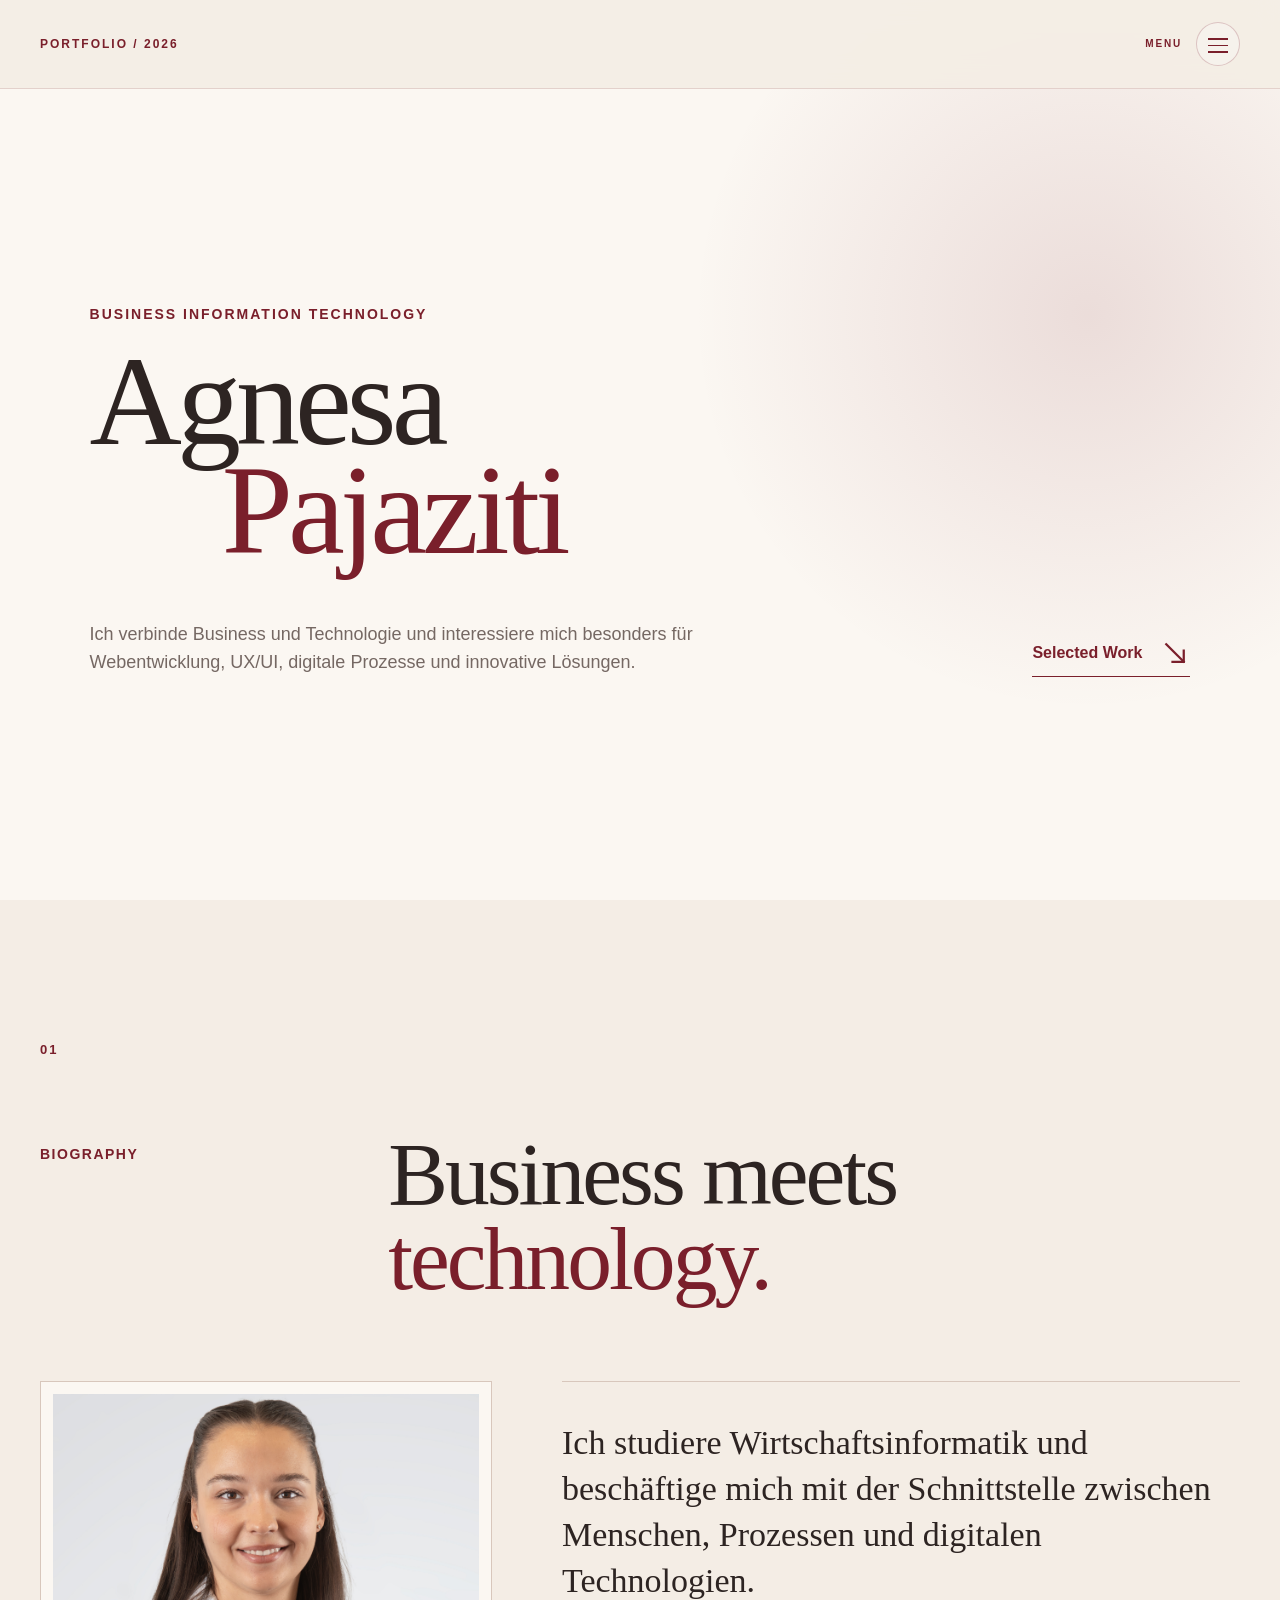
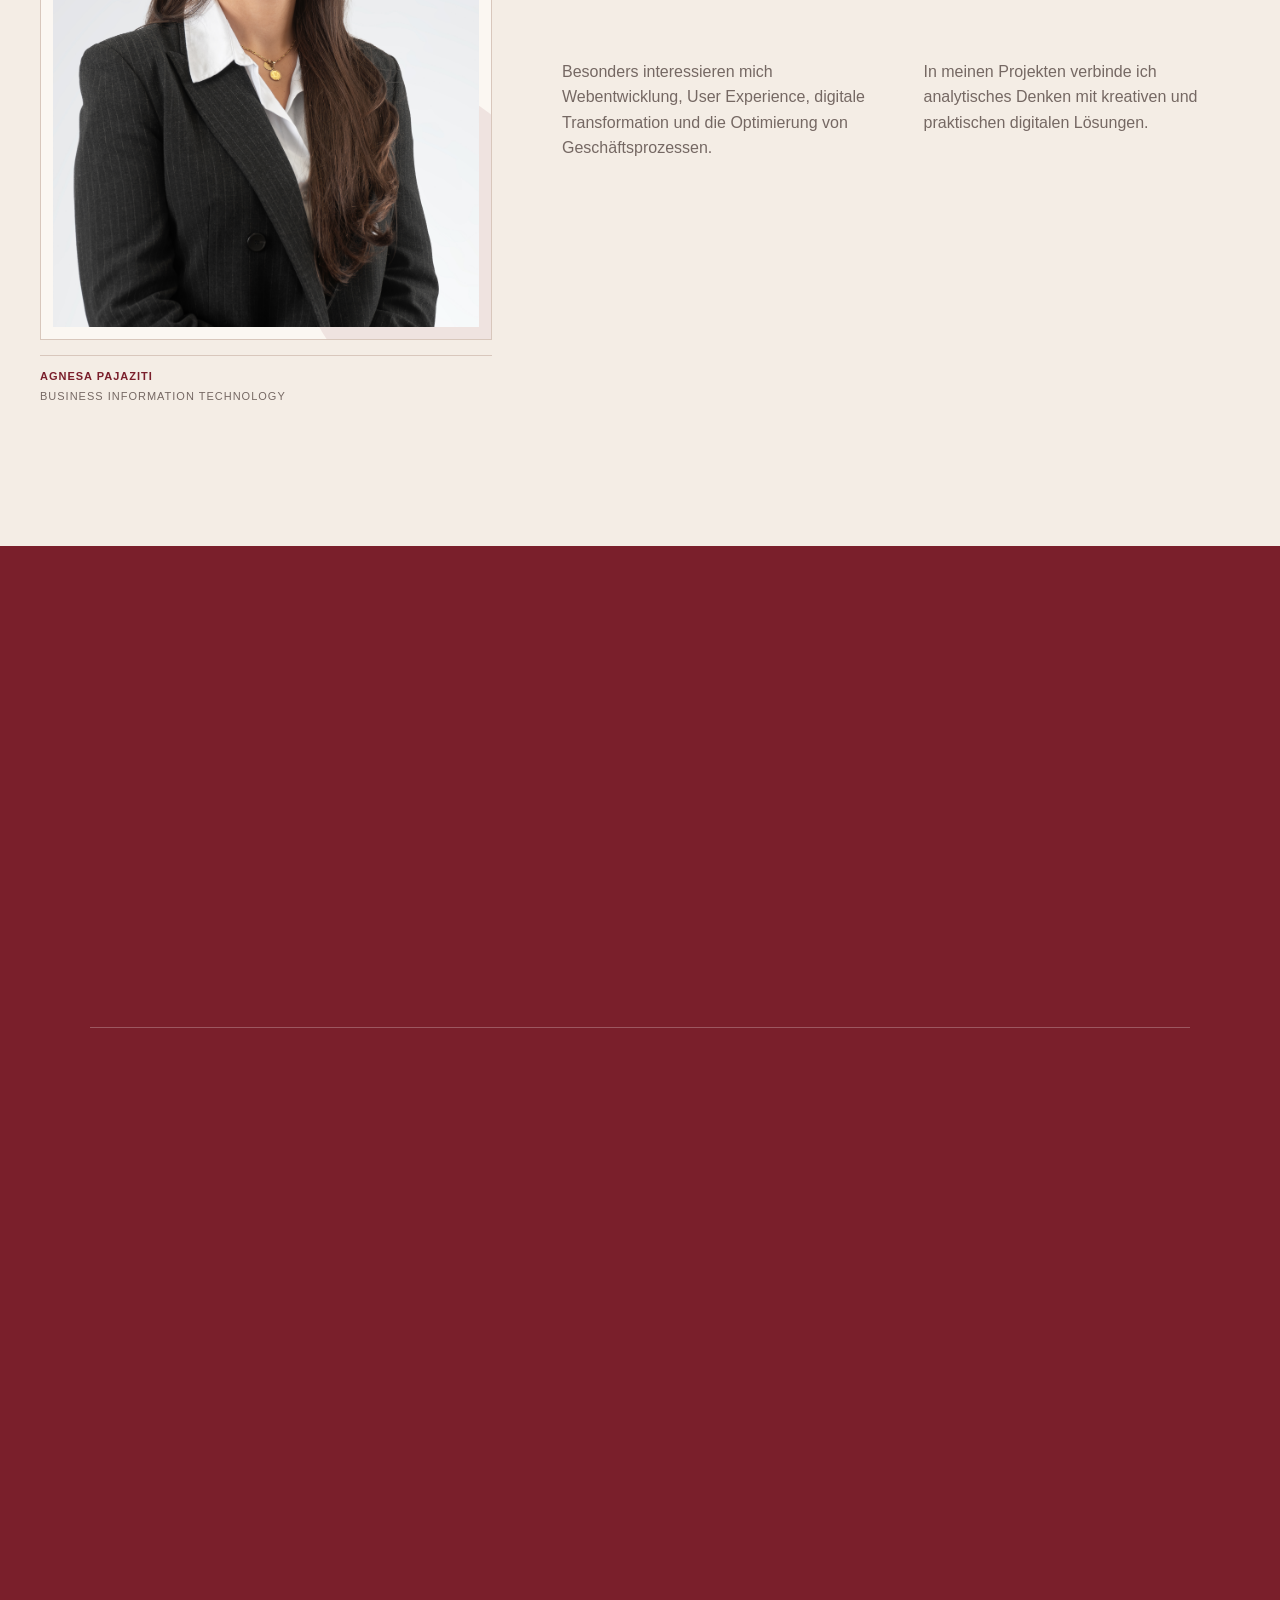
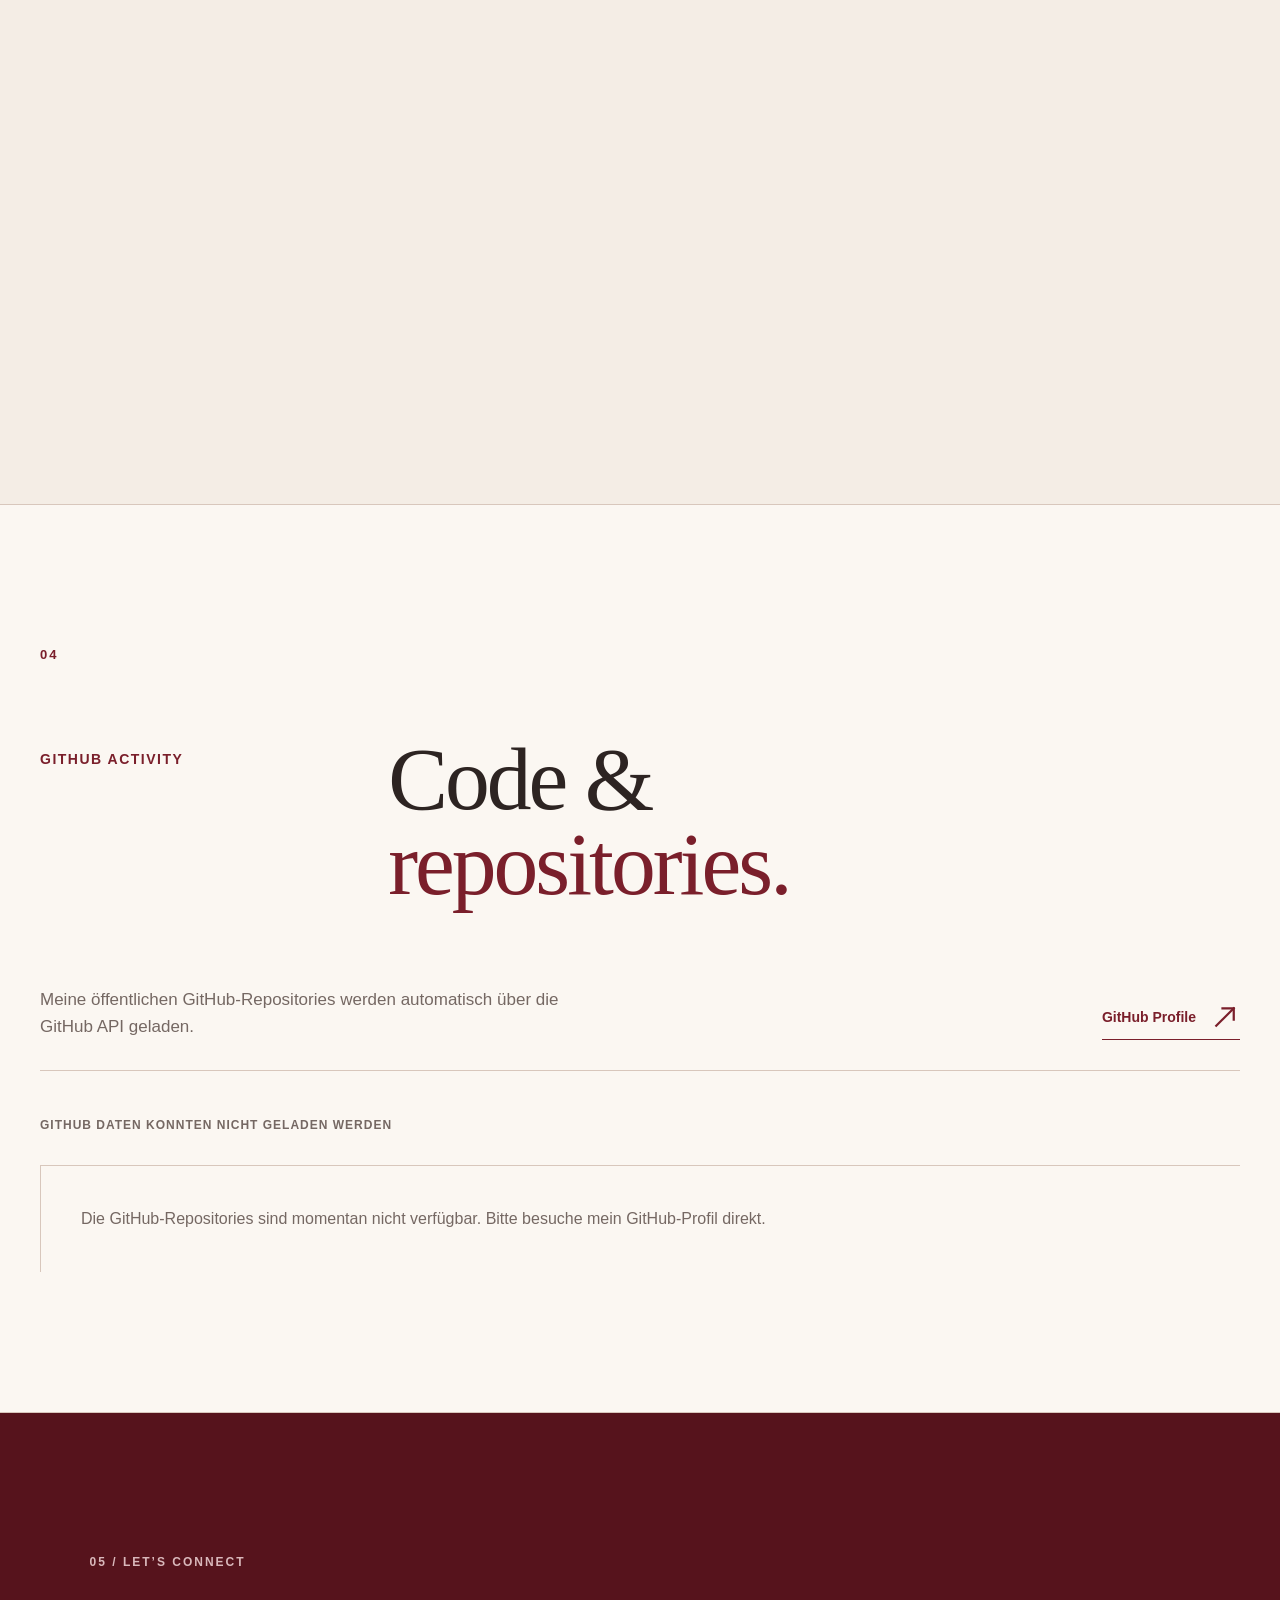
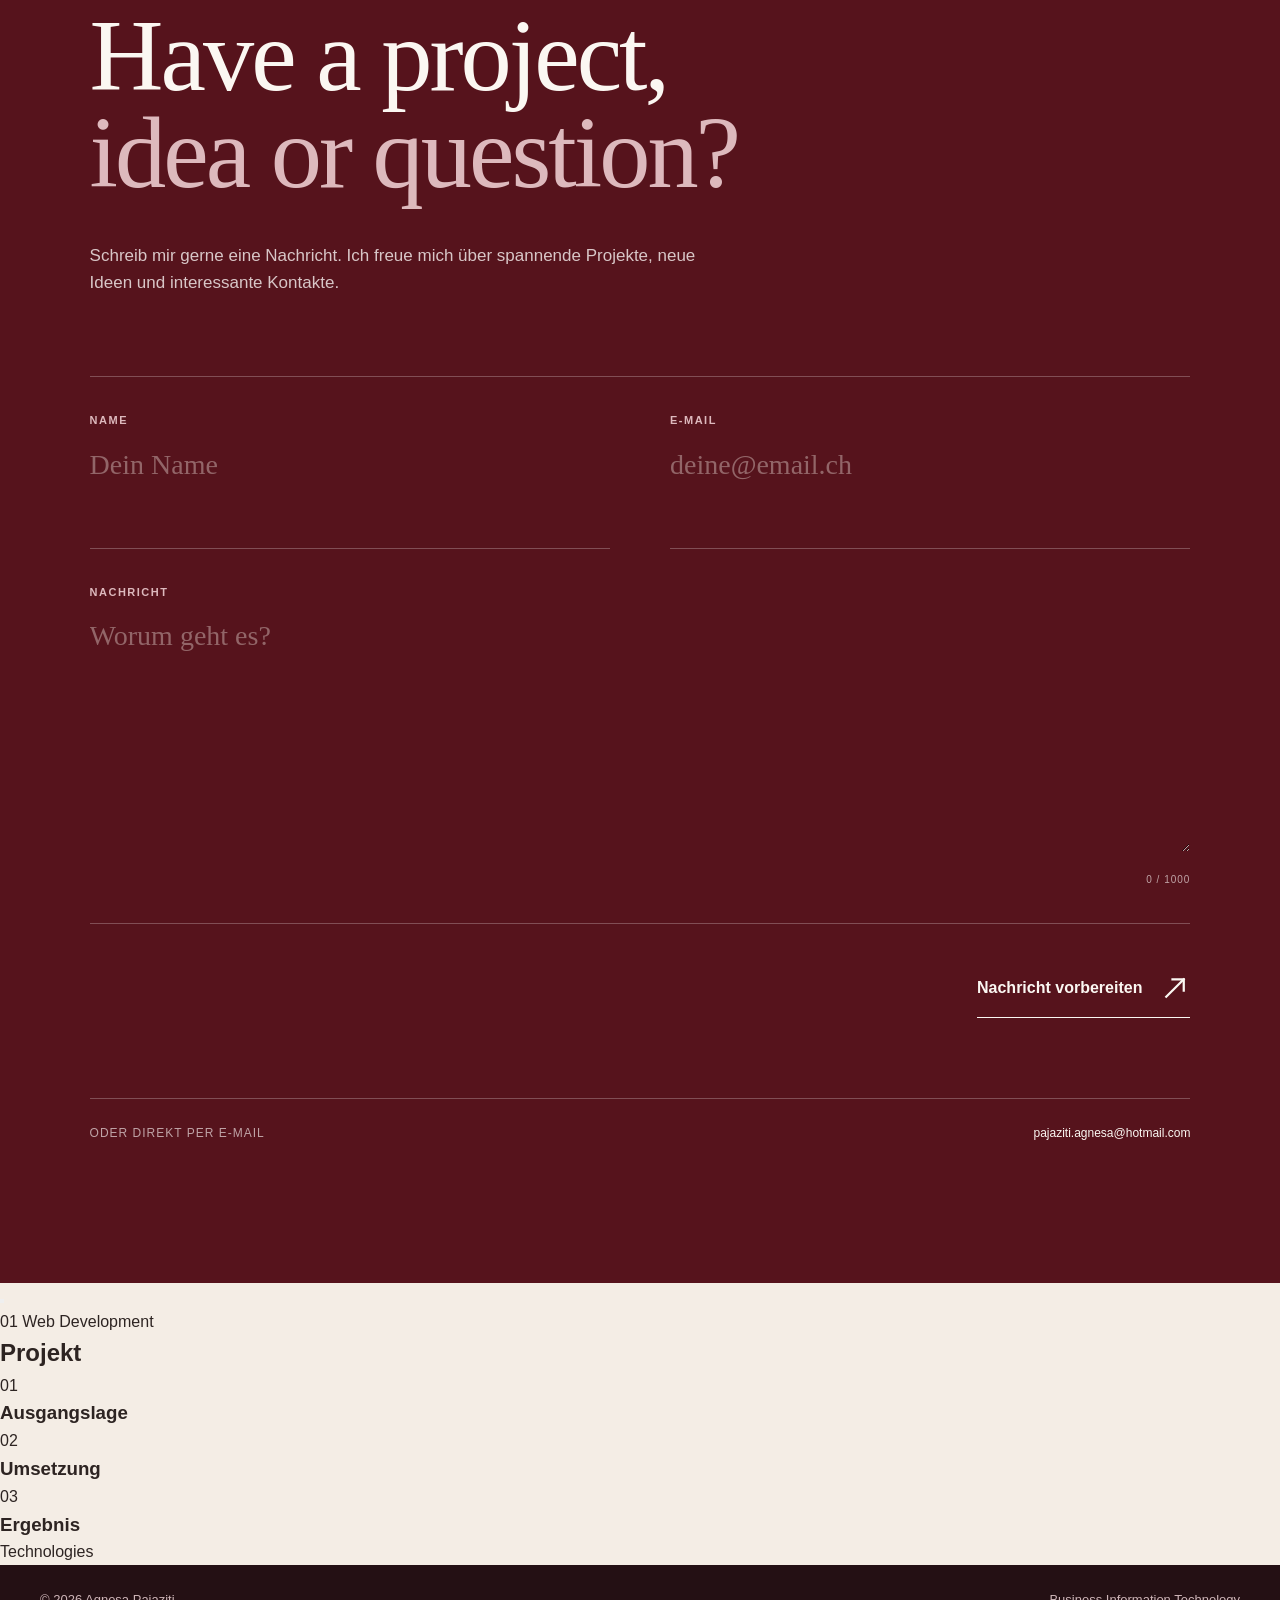
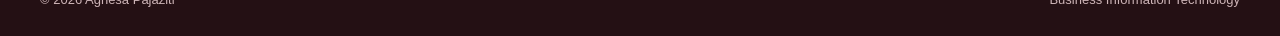
==== index.html @ 072d1eaf "Add accessible project detail modal Added a reusable project detail modal structure with accessible " ====
<!DOCTYPE html>
<html lang="de">

<head>
    <meta charset="UTF-8">

    <meta
        name="viewport"
        content="width=device-width, initial-scale=1.0"
    >

    <meta
        name="description"
        content="Portfolio von Agnesa Pajaziti – Wirtschaftsinformatik, Webentwicklung, UX/UI und digitale Projekte."
    >

    <title>Agnesa Pajaziti | Portfolio</title>

    <link rel="stylesheet" href="style.css">
</head>

<body>

    <!-- NAVIGATION -->

    <header class="site-header">

        <nav class="navbar">

            <a
                href="#home"
                class="brand-block"
            >
                <span class="brand-subtitle">
                    Portfolio / 2026
                </span>
            </a>


            <div class="menu-area">

                <span class="menu-label">
                    MENU
                </span>

                <button
                    class="menu-toggle"
                    type="button"
                    aria-label="Navigation öffnen"
                    aria-expanded="false"
                    aria-controls="main-navigation"
                >
                    <span></span>
                    <span></span>
                    <span></span>
                </button>

            </div>


            <ul
                class="nav-links"
                id="main-navigation"
            >
                <li><a href="#about">Biography</a></li>
                <li><a href="#skills">Skills</a></li>
                <li><a href="#projects">My Work</a></li>
                <li><a href="#github">GitHub</a></li>
                <li><a href="#contact">Contact</a></li>
            </ul>

        </nav>

    </header>


    <main>

        <!-- HERO -->

        <section
            id="home"
            class="hero"
        >

            <div class="hero-main">

                <p class="hero-label">
                    Business Information Technology
                </p>

                <h1>
                    Agnesa

                    <span>
                        Pajaziti
                    </span>
                </h1>


                <div class="hero-bottom">

                    <p class="hero-description">
                        Ich verbinde Business und Technologie und interessiere
                        mich besonders für Webentwicklung, UX/UI,
                        digitale Prozesse und innovative Lösungen.
                    </p>


                    <a
                        href="#projects"
                        class="hero-link"
                    >
                        Selected Work

                        <svg
                            class="arrow-icon"
                            viewBox="0 0 24 24"
                            aria-hidden="true"
                        >
                            <path d="M5 5 L19 19"></path>
                            <path d="M10 19 H19 V10"></path>
                        </svg>
                    </a>

                </div>

            </div>

        </section>


        <!-- BIOGRAPHY -->

        <section
            id="about"
            class="editorial-section"
        >

            <div class="section-number">
                01
            </div>


            <div class="section-heading">

                <p>
                    Biography
                </p>

                <h2>
                    Business meets

                    <span>
                        technology.
                    </span>
                </h2>

            </div>


            <div class="bio-layout">

                <div class="bio-image-column">

                    <div class="bio-image-frame">

                        <img
                            src="Pajaziti_Agnesa_paz_10922_bea.jpg"
                            alt="Portrait von Agnesa Pajaziti"
                            class="bio-image"
                        >

                    </div>


                    <div class="bio-image-caption">

                        <span>
                            Agnesa Pajaziti
                        </span>

                        <span>
                            Business Information Technology
                        </span>

                    </div>

                </div>


                <div class="bio-content">

                    <p class="large-text">
                        Ich studiere Wirtschaftsinformatik und beschäftige mich
                        mit der Schnittstelle zwischen Menschen, Prozessen
                        und digitalen Technologien.
                    </p>


                    <div class="bio-small-text">

                        <p>
                            Besonders interessieren mich Webentwicklung,
                            User Experience, digitale Transformation und
                            die Optimierung von Geschäftsprozessen.
                        </p>

                        <p>
                            In meinen Projekten verbinde ich analytisches Denken
                            mit kreativen und praktischen digitalen Lösungen.
                        </p>

                    </div>

                </div>

            </div>

        </section>


        <!-- SKILLS -->

        <section
            id="skills"
            class="skills-section"
        >

            <div class="section-number">
                02
            </div>


            <div class="section-heading">

                <p>
                    Skills & Expertise
                </p>

                <h2>
                    What I

                    <span>
                        work with.
                    </span>
                </h2>

            </div>


            <div class="skills-grid">

                <article class="skill-item">

                    <span class="skill-number">
                        01
                    </span>

                    <h3>
                        Web Development
                    </h3>

                    <p>
                        HTML, CSS, JavaScript
                    </p>

                </article>


                <article class="skill-item">

                    <span class="skill-number">
                        02
                    </span>

                    <h3>
                        UX/UI Design
                    </h3>

                    <p>
                        Figma, Prototyping, User Experience
                    </p>

                </article>


                <article class="skill-item">

                    <span class="skill-number">
                        03
                    </span>

                    <h3>
                        Business & Processes
                    </h3>

                    <p>
                        Process Analysis, BPMN, Digital Transformation
                    </p>

                </article>


                <article class="skill-item">

                    <span class="skill-number">
                        04
                    </span>

                    <h3>
                        Tools
                    </h3>

                    <p>
                        GitHub, Camunda, Figma
                    </p>

                </article>

            </div>

        </section>


        <!-- PROJECTS -->

        <section
            id="projects"
            class="projects-section"
        >

            <div class="section-number">
                03
            </div>


            <div class="section-heading">

                <p>
                    Selected Work
                </p>

                <h2>
                    Projects &

                    <span>
                        experiences.
                    </span>
                </h2>

            </div>


            <div
                class="project-showcase"
                id="project-showcase"
            ></div>

        </section>


        <!-- GITHUB -->

        <section
            id="github"
            class="github-section"
        >

            <div class="github-inner">

                <div class="section-number">
                    04
                </div>


                <div class="section-heading">

                    <p>
                        GitHub Activity
                    </p>

                    <h2>
                        Code &

                        <span>
                            repositories.
                        </span>
                    </h2>

                </div>


                <div class="github-intro">

                    <p>
                        Meine öffentlichen GitHub-Repositories werden
                        automatisch über die GitHub API geladen.
                    </p>


                    <a
                        href="https://github.com/Agnesa22"
                        target="_blank"
                        rel="noopener noreferrer"
                        class="github-profile-link"
                    >
                        GitHub Profile

                        <svg
                            class="arrow-icon"
                            viewBox="0 0 24 24"
                            aria-hidden="true"
                        >
                            <path d="M5 19 L19 5"></path>
                            <path d="M10 5 H19 V14"></path>
                        </svg>
                    </a>

                </div>


                <div
                    id="github-status"
                    class="github-status"
                    aria-live="polite"
                >
                    Repositories werden geladen...
                </div>


                <div
                    id="github-repositories"
                    class="github-grid"
                ></div>

            </div>

        </section>


        <!-- CONTACT -->

        <section
            id="contact"
            class="contact-section"
        >

            <div class="contact-inner">

                <div class="contact-header">

                    <p class="contact-label">
                        05 / Let’s connect
                    </p>

                    <h2>
                        Have a project,

                        <span>
                            idea or question?
                        </span>
                    </h2>

                    <p class="contact-text">
                        Schreib mir gerne eine Nachricht.
                        Ich freue mich über spannende Projekte,
                        neue Ideen und interessante Kontakte.
                    </p>

                </div>


                <form
                    id="contact-form"
                    class="contact-form"
                    novalidate
                >

                    <div class="form-group">

                        <label for="contact-name">
                            Name
                        </label>

                        <input
                            type="text"
                            id="contact-name"
                            name="name"
                            autocomplete="name"
                            placeholder="Dein Name"
                            aria-describedby="name-error"
                        >

                        <p
                            class="form-error"
                            id="name-error"
                        ></p>

                    </div>


                    <div class="form-group">

                        <label for="contact-email">
                            E-Mail
                        </label>

                        <input
                            type="email"
                            id="contact-email"
                            name="email"
                            autocomplete="email"
                            placeholder="deine@email.ch"
                            aria-describedby="email-error"
                        >

                        <p
                            class="form-error"
                            id="email-error"
                        ></p>

                    </div>


                    <div class="form-group form-group-message">

                        <label for="contact-message">
                            Nachricht
                        </label>

                        <textarea
                            id="contact-message"
                            name="message"
                            rows="6"
                            placeholder="Worum geht es?"
                            aria-describedby="message-error"
                        ></textarea>

                        <div class="message-meta">

                            <p
                                class="form-error"
                                id="message-error"
                            ></p>

                            <span
                                id="character-count"
                                class="character-count"
                            >
                                0 / 1000
                            </span>

                        </div>

                    </div>


                    <div class="form-footer">

                        <p
                            id="form-status"
                            class="form-status"
                            aria-live="polite"
                        ></p>


                        <button
                            type="submit"
                            class="contact-submit"
                        >
                            Nachricht vorbereiten

                            <svg
                                class="arrow-icon"
                                viewBox="0 0 24 24"
                                aria-hidden="true"
                            >
                                <path d="M5 19 L19 5"></path>
                                <path d="M10 5 H19 V14"></path>
                            </svg>
                        </button>

                    </div>

                </form>


                <div class="contact-direct">

                    <span>
                        Oder direkt per E-Mail
                    </span>

                    <a href="mailto:pajaziti.agnesa@hotmail.com">
                        pajaziti.agnesa@hotmail.com
                    </a>

                </div>

            </div>

        </section>

    </main>


    <!-- PROJECT MODAL -->

    <div
        class="project-modal"
        id="project-modal"
        aria-hidden="true"
    >

        <div
            class="project-modal-backdrop"
            data-modal-close
        ></div>


        <div
            class="project-modal-dialog"
            role="dialog"
            aria-modal="true"
            aria-labelledby="modal-project-title"
        >

            <button
                class="project-modal-close"
                type="button"
                aria-label="Projektansicht schliessen"
                data-modal-close
            >
                <span></span>
                <span></span>
            </button>


            <div class="project-modal-meta">

                <span id="modal-project-number">
                    01
                </span>

                <span id="modal-project-category">
                    Web Development
                </span>

            </div>


            <h2 id="modal-project-title">
                Projekt
            </h2>


            <p
                class="project-modal-intro"
                id="modal-project-description"
            ></p>


            <div class="project-modal-grid">

                <article class="modal-detail">

                    <span class="modal-detail-number">
                        01
                    </span>

                    <h3>
                        Ausgangslage
                    </h3>

                    <p id="modal-project-challenge"></p>

                </article>


                <article class="modal-detail">

                    <span class="modal-detail-number">
                        02
                    </span>

                    <h3>
                        Umsetzung
                    </h3>

                    <p id="modal-project-solution"></p>

                </article>


                <article class="modal-detail">

                    <span class="modal-detail-number">
                        03
                    </span>

                    <h3>
                        Ergebnis
                    </h3>

                    <p id="modal-project-result"></p>

                </article>

            </div>


            <div class="project-modal-footer">

                <span>
                    Technologies
                </span>

                <p id="modal-project-technologies"></p>

            </div>

        </div>

    </div>


    <!-- FOOTER -->

    <footer>

        <p>
            © 2026 Agnesa Pajaziti
        </p>

        <p>
            Business Information Technology
        </p>

    </footer>


    <script src="script.js"></script>

</body>

</html>
---- style.css ----
/* =========================
   DESIGN SYSTEM
========================= */

:root {
    --cream: #f4ede5;
    --cream-light: #fbf7f2;
    --cream-dark: #e7d9ce;

    --burgundy: #7a1f2b;
    --burgundy-dark: #56131c;
    --burgundy-soft: #b8898f;

    --text: #2d2422;
    --text-soft: #756863;

    --line: #d8c7bc;

    --max-width: 1280px;

    --header-height: 88px;

    --arrow-size: 30px;
    --arrow-stroke: 1.8;
}


/* =========================
   RESET
========================= */

* {
    box-sizing: border-box;
    margin: 0;
    padding: 0;
}

html {
    scroll-behavior: smooth;
}

body {
    font-family: Arial, Helvetica, sans-serif;
    background-color: var(--cream);
    color: var(--text);
    line-height: 1.6;
}

body.menu-open {
    overflow: hidden;
}

a {
    color: inherit;
    text-decoration: none;
}

ul {
    list-style: none;
}

button,
input,
textarea {
    font: inherit;
}


/* =========================
   HEADER
========================= */

.site-header {
    position: fixed;

    top: 0;
    left: 0;

    width: 100%;

    z-index: 1000;

    background:
        rgba(244, 237, 229, 0.94);

    border-bottom:
        1px solid
        rgba(122, 31, 43, 0.14);

    backdrop-filter:
        blur(14px);

    -webkit-backdrop-filter:
        blur(14px);
}

.navbar {
    max-width:
        var(--max-width);

    min-height:
        var(--header-height);

    margin:
        0 auto;

    padding:
        16px
        40px;

    display:
        flex;

    justify-content:
        space-between;

    align-items:
        center;
}


/* =========================
   PORTFOLIO BRAND
========================= */

.brand-block {
    display:
        flex;

    align-items:
        center;

    min-height:
        44px;

    z-index:
        1002;
}

.brand-subtitle {
    font-size:
        12px;

    font-weight:
        700;

    line-height:
        1;

    letter-spacing:
        2px;

    text-transform:
        uppercase;

    color:
        var(--burgundy);
}


/* =========================
   MENU AREA
========================= */

.menu-area {
    display:
        flex;

    align-items:
        center;

    gap:
        14px;

    z-index:
        1002;
}

.menu-label {
    font-size:
        10px;

    font-weight:
        700;

    letter-spacing:
        1.8px;

    color:
        var(--burgundy);
}


/* =========================
   HAMBURGER
========================= */

.menu-toggle {
    display:
        block;

    position:
        relative;

    width:
        44px;

    height:
        44px;

    padding:
        10px;

    border:
        1px solid
        rgba(122, 31, 43, 0.22);

    border-radius:
        50%;

    background:
        rgba(255, 255, 255, 0.26);

    cursor:
        pointer;

    transition:
        background-color 0.3s ease,
        border-color 0.3s ease,
        transform 0.3s ease;
}

.menu-toggle:hover {
    background:
        var(--burgundy);

    border-color:
        var(--burgundy);

    transform:
        rotate(4deg);
}

.menu-toggle span {
    display:
        block;

    width:
        20px;

    height:
        1.5px;

    margin:
        5px auto;

    background-color:
        var(--burgundy);

    transition:
        transform 0.3s ease,
        opacity 0.3s ease,
        background-color 0.3s ease;
}

.menu-toggle:hover span {
    background-color:
        var(--cream-light);
}

.menu-toggle.is-active {
    background:
        var(--burgundy);

    border-color:
        var(--burgundy);
}

.menu-toggle.is-active span {
    background:
        var(--cream-light);
}

.menu-toggle.is-active
span:nth-child(1) {
    transform:
        translateY(6.5px)
        rotate(45deg);
}

.menu-toggle.is-active
span:nth-child(2) {
    opacity:
        0;
}

.menu-toggle.is-active
span:nth-child(3) {
    transform:
        translateY(-6.5px)
        rotate(-45deg);
}


/* =========================
   NAVIGATION
========================= */

.nav-links {
    position:
        fixed;

    top:
        var(--header-height);

    right:
        0;

    width:
        25vw;

    min-height:
        calc(
            100vh -
            var(--header-height)
        );

    display:
        flex;

    flex-direction:
        column;

    align-items:
        flex-start;

    padding:
        28px
        34px
        40px;

    background-color:
        var(--cream-light);

    border-left:
        1px solid
        var(--line);

    border-bottom:
        1px solid
        var(--line);

    box-shadow:
        -14px
        20px
        35px
        rgba(45, 36, 34, 0.06);

    opacity:
        0;

    visibility:
        hidden;

    transform:
        translateX(100%);

    pointer-events:
        none;

    transition:
        opacity 0.35s ease,
        transform 0.45s ease,
        visibility 0.35s ease;
}

.nav-links.is-open {
    opacity:
        1;

    visibility:
        visible;

    transform:
        translateX(0);

    pointer-events:
        auto;
}

.nav-links li {
    width:
        100%;

    border-bottom:
        1px solid
        var(--line);
}

.nav-links li:last-child {
    border-bottom:
        none;
}

.nav-links a {
    display:
        block;

    width:
        100%;

    padding:
        18px 0;

    font-family:
        Georgia,
        "Times New Roman",
        serif;

    font-size:
        28px;

    color:
        var(--text);

    transition:
        color 0.25s ease,
        padding-left 0.25s ease;
}

.nav-links a:hover {
    color:
        var(--burgundy);

    padding-left:
        8px;
}


/* =========================
   ARROWS
========================= */

.arrow-icon {
    width:
        var(--arrow-size);

    height:
        var(--arrow-size);

    display:
        block;

    flex-shrink:
        0;

    overflow:
        visible;

    fill:
        none;

    stroke:
        currentColor;

    stroke-width:
        var(--arrow-stroke);

    stroke-linecap:
        square;

    stroke-linejoin:
        miter;
}


/* =========================
   HERO
========================= */

.hero {
    min-height:
        100vh;

    padding:
        150px
        7%
        70px;

    display:
        flex;

    align-items:
        center;

    background:
        radial-gradient(
            circle at 85% 35%,
            rgba(122, 31, 43, 0.12),
            transparent 32%
        ),
        var(--cream-light);
}

.hero-main {
    max-width:
        var(--max-width);

    width:
        100%;

    margin:
        0 auto;
}

.hero-label {
    margin-bottom:
        22px;

    font-size:
        14px;

    font-weight:
        700;

    letter-spacing:
        2px;

    text-transform:
        uppercase;

    color:
        var(--burgundy);
}

.hero h1 {
    margin-bottom:
        55px;

    font-family:
        Georgia,
        "Times New Roman",
        serif;

    font-size:
        clamp(
            72px,
            10vw,
            150px
        );

    font-weight:
        400;

    line-height:
        0.85;

    letter-spacing:
        -5px;

    color:
        var(--text);
}

.hero h1 span {
    display:
        block;

    margin-left:
        12%;

    color:
        var(--burgundy);
}

.hero-bottom {
    display:
        grid;

    grid-template-columns:
        1.4fr
        0.6fr;

    gap:
        80px;

    align-items:
        end;
}

.hero-description {
    max-width:
        620px;

    font-size:
        18px;

    color:
        var(--text-soft);
}

.hero-link {
    justify-self:
        end;

    display:
        flex;

    align-items:
        center;

    gap:
        18px;

    padding-bottom:
        8px;

    border-bottom:
        1px solid
        var(--burgundy);

    font-size:
        16px;

    font-weight:
        600;

    color:
        var(--burgundy);

    transition:
        gap 0.25s ease;
}

.hero-link:hover {
    gap:
        28px;
}


/* =========================
   COMMON SECTIONS
========================= */

.editorial-section,
.skills-section,
.projects-section {
    position:
        relative;

    max-width:
        var(--max-width);

    margin:
        0 auto;

    padding:
        140px
        40px;
}

.section-number {
    margin-bottom:
        70px;

    font-size:
        13px;

    font-weight:
        700;

    letter-spacing:
        2px;

    color:
        var(--burgundy);
}

.section-heading {
    display:
        grid;

    grid-template-columns:
        0.35fr
        1fr;

    gap:
        50px;

    margin-bottom:
        80px;

    align-items:
        start;
}

.section-heading > p {
    padding-top:
        12px;

    font-size:
        14px;

    font-weight:
        700;

    text-transform:
        uppercase;

    letter-spacing:
        1.5px;

    color:
        var(--burgundy);
}

.section-heading h2 {
    font-family:
        Georgia,
        "Times New Roman",
        serif;

    font-size:
        clamp(
            50px,
            7vw,
            96px
        );

    font-weight:
        400;

    line-height:
        0.95;

    letter-spacing:
        -3px;
}

.section-heading h2 span {
    display:
        block;

    color:
        var(--burgundy);
}


/* =========================
   BIOGRAPHY
========================= */

.editorial-section {
    background-color:
        var(--cream);
}

.bio-layout {
    display:
        grid;

    grid-template-columns:
        minmax(300px, 0.8fr)
        1.2fr;

    gap:
        70px;

    align-items:
        start;
}

.bio-image-column {
    position:
        relative;
}

.bio-image-frame {
    position:
        relative;

    padding:
        12px;

    border:
        1px solid
        var(--line);

    background:
        var(--cream-light);

    overflow:
        hidden;
}

.bio-image-frame::before {
    content:
        "";

    position:
        absolute;

    width:
        55%;

    height:
        55%;

    right:
        -12%;

    bottom:
        -10%;

    background:
        rgba(122, 31, 43, 0.09);

    border-radius:
        50%;
}

.bio-image {
    position:
        relative;

    z-index:
        1;

    display:
        block;

    width:
        100%;

    aspect-ratio:
        4 / 5;

    object-fit:
        cover;

    object-position:
        center top;

    filter:
        saturate(0.92)
        contrast(1.02);

    transition:
        transform 0.6s ease,
        filter 0.6s ease;
}

.bio-image-frame:hover
.bio-image {
    transform:
        scale(1.025);
}

.bio-image-caption {
    margin-top:
        15px;

    padding-top:
        12px;

    border-top:
        1px solid
        var(--line);

    display:
        flex;

    flex-direction:
        column;

    gap:
        3px;

    font-size:
        11px;

    font-weight:
        700;

    text-transform:
        uppercase;

    letter-spacing:
        1px;

    color:
        var(--burgundy);
}

.bio-image-caption
span:last-child {
    color:
        var(--text-soft);

    font-weight:
        500;
}

.bio-content {
    padding-top:
        38px;

    border-top:
        1px solid
        var(--line);
}

.bio-content
.large-text {
    max-width:
        760px;

    margin-bottom:
        55px;

    font-family:
        Georgia,
        "Times New Roman",
        serif;

    font-size:
        34px;

    line-height:
        1.35;
}

.bio-small-text {
    display:
        grid;

    grid-template-columns:
        repeat(2, 1fr);

    gap:
        45px;
}

.bio-small-text p {
    color:
        var(--text-soft);
}


/* =========================
   SKILLS
========================= */

.skills-section {
    max-width:
        none;

    padding-left:
        max(
            7%,
            calc(
                (100vw - var(--max-width))
                / 2 + 40px
            )
        );

    padding-right:
        max(
            7%,
            calc(
                (100vw - var(--max-width))
                / 2 + 40px
            )
        );

    background-color:
        var(--burgundy);

    color:
        var(--cream-light);
}

.skills-section
.section-number,
.skills-section
.section-heading > p {
    color:
        #ddb9bd;
}

.skills-section
.section-heading
h2 span {
    color:
        #e6c7ca;
}

.skills-grid {
    display:
        grid;

    grid-template-columns:
        repeat(2, 1fr);

    border-top:
        1px solid
        rgba(255, 255, 255, 0.25);
}

.skill-item {
    min-height:
        270px;

    padding:
        45px
        30px;

    border-bottom:
        1px solid
        rgba(255, 255, 255, 0.25);
}

.skill-item:nth-child(odd) {
    border-right:
        1px solid
        rgba(255, 255, 255, 0.25);
}

.skill-number {
    display:
        block;

    margin-bottom:
        55px;

    font-size:
        12px;

    color:
        #d8b7ba;
}

.skill-item h3 {
    margin-bottom:
        12px;

    font-family:
        Georgia,
        "Times New Roman",
        serif;

    font-size:
        35px;

    font-weight:
        400;
}

.skill-item p {
    color:
        #e4cfd1;
}


/* =========================
   PROJECTS
========================= */

.projects-section {
    background-color:
        var(--cream);
}

.project-showcase {
    display:
        flex;

    flex-direction:
        column;

    gap:
        120px;
}

.project-feature {
    display:
        grid;

    grid-template-columns:
        1.15fr
        0.85fr;

    gap:
        70px;

    align-items:
        center;
}

.project-feature-reverse
.project-visual {
    grid-column:
        2;

    grid-row:
        1;
}

.project-feature-reverse
.project-details {
    grid-column:
        1;

    grid-row:
        1;
}

.project-visual {
    position:
        relative;

    min-height:
        500px;

    padding:
        55px;

    display:
        flex;

    align-items:
        center;

    justify-content:
        center;

    overflow:
        hidden;

    border:
        1px solid
        var(--line);

    transition:
        transform 0.45s ease,
        box-shadow 0.45s ease;
}

.project-feature:hover
.project-visual {
    transform:
        translateY(-8px);

    box-shadow:
        0
        25px
        60px
        rgba(45, 36, 34, 0.12);
}


/* =========================
   CASA SIERRA
========================= */

.project-visual-casasierra {
    background:
        linear-gradient(
            135deg,
            #eadccf,
            #d8c7b7
        );
}

.browser-mockup {
    width:
        100%;

    max-width:
        760px;

    background:
        #f8f5f1;

    border:
        1px solid
        rgba(45, 36, 34, 0.12);

    border-radius:
        18px;

    overflow:
        hidden;

    box-shadow:
        0
        22px
        55px
        rgba(45, 36, 34, 0.12);
}

.browser-topbar {
    min-height:
        54px;

    padding:
        0
        18px;

    display:
        grid;

    grid-template-columns:
        90px
        1fr
        90px;

    align-items:
        center;

    background:
        linear-gradient(
            180deg,
            #f8f6f3,
            #ece8e3
        );

    border-bottom:
        1px solid
        rgba(45, 36, 34, 0.10);
}

.browser-controls {
    display:
        flex;

    gap:
        8px;
}

.browser-controls span {
    display:
        block;

    width:
        11px;

    height:
        11px;

    border-radius:
        50%;
}

.browser-controls
span:nth-child(1) {
    background:
        #ff5f57;
}

.browser-controls
span:nth-child(2) {
    background:
        #febc2e;
}

.browser-controls
span:nth-child(3) {
    background:
        #28c840;
}

.browser-address {
    justify-self:
        center;

    width:
        min(
            340px,
            100%
        );

    padding:
        7px
        16px;

    border:
        1px solid
        rgba(45, 36, 34, 0.09);

    border-radius:
        9px;

    background:
        rgba(255, 255, 255, 0.82);

    font-size:
        11px;

    color:
        #756863;

    text-align:
        center;
}

.browser-content {
    background:
        white;

    overflow:
        hidden;
}

.project-preview-image {
    display:
        block;

    width:
        100%;

    height:
        auto;

    transition:
        transform 0.7s ease;
}

.project-feature:hover
.project-preview-image {
    transform:
        scale(1.018);
}


/* =========================
   FAIRFLAT
========================= */

.project-visual-fairflat {
    background:
        linear-gradient(
            135deg,
            var(--burgundy),
            var(--burgundy-dark)
        );
}

.fairflat-device {
    position:
        relative;

    width:
        min(
            320px,
            85%
        );

    padding:
        13px;

    background:
        #111111;

    border:
        2px solid
        #333333;

    border-radius:
        48px;

    box-shadow:
        0
        30px
        60px
        rgba(0, 0, 0, 0.32),
        inset
        0
        0
        0
        1px
        rgba(255, 255, 255, 0.08);
}

.fairflat-device-speaker {
    position:
        absolute;

    top:
        20px;

    left:
        50%;

    transform:
        translateX(-50%);

    z-index:
        3;

    width:
        92px;

    height:
        24px;

    border-radius:
        20px;

    background:
        #090909;
}

.fairflat-device-screen {
    overflow:
        hidden;

    border-radius:
        35px;

    background:
        white;

    aspect-ratio:
        9 / 19.5;
}

.fairflat-preview-image {
    display:
        block;

    width:
        100%;

    height:
        100%;

    object-fit:
        cover;

    object-position:
        center top;
}

.fairflat-device::before {
    content:
        "";

    position:
        absolute;

    left:
        -5px;

    top:
        100px;

    width:
        4px;

    height:
        60px;

    background:
        #1b1b1b;

    box-shadow:
        0 75px 0 #1b1b1b;
}

.fairflat-device::after {
    content:
        "";

    position:
        absolute;

    right:
        -5px;

    top:
        130px;

    width:
        4px;

    height:
        80px;

    background:
        #1b1b1b;
}


/* =========================
   PROJECT DETAILS
========================= */

.project-details {
    padding:
        25px
        0;
}

.project-meta {
    margin-bottom:
        55px;

    padding-bottom:
        15px;

    display:
        flex;

    justify-content:
        space-between;

    border-bottom:
        1px solid
        var(--line);

    font-size:
        11px;

    font-weight:
        700;

    letter-spacing:
        1.4px;

    text-transform:
        uppercase;

    color:
        var(--burgundy);
}

.project-details h3 {
    margin-bottom:
        30px;

    font-family:
        Georgia,
        "Times New Roman",
        serif;

    font-size:
        clamp(
            48px,
            5vw,
            76px
        );

    font-weight:
        400;

    line-height:
        0.95;
}

.project-description {
    max-width:
        500px;

    margin-bottom:
        55px;

    font-size:
        17px;

    color:
        var(--text-soft);
}

.project-footer {
    padding-top:
        18px;

    display:
        flex;

    justify-content:
        space-between;

    align-items:
        center;

    border-top:
        1px solid
        var(--line);
}

.project-tech {
    font-size:
        12px;

    font-weight:
        700;

    color:
        var(--burgundy);

    text-transform:
        uppercase;

    letter-spacing:
        0.7px;
}

.project-footer-casasierra
.project-tech {
    margin-left:
        auto;

    text-align:
        right;
}

.project-arrow {
    color:
        var(--burgundy);

    transition:
        transform 0.3s ease;
}

.project-feature:hover
.project-arrow-left {
    transform:
        translate(-5px, -5px);
}

.project-feature:hover
.project-arrow-right {
    transform:
        translate(5px, -5px);
}


/* =========================
   GITHUB
========================= */

.github-section {
    background:
        var(--cream-light);

    border-top:
        1px solid
        var(--line);

    border-bottom:
        1px solid
        var(--line);
}

.github-inner {
    max-width:
        var(--max-width);

    margin:
        0 auto;

    padding:
        140px
        40px;
}

.github-intro {
    margin-bottom:
        45px;

    padding-bottom:
        30px;

    display:
        flex;

    justify-content:
        space-between;

    align-items:
        flex-end;

    gap:
        50px;

    border-bottom:
        1px solid
        var(--line);
}

.github-intro p {
    max-width:
        570px;

    font-size:
        17px;

    color:
        var(--text-soft);
}

.github-profile-link {
    display:
        inline-flex;

    align-items:
        center;

    gap:
        14px;

    padding-bottom:
        7px;

    border-bottom:
        1px solid
        var(--burgundy);

    font-size:
        14px;

    font-weight:
        700;

    color:
        var(--burgundy);
}

.github-status {
    margin-bottom:
        25px;

    min-height:
        24px;

    font-size:
        12px;

    font-weight:
        700;

    letter-spacing:
        1px;

    text-transform:
        uppercase;

    color:
        var(--text-soft);
}

.github-grid {
    display:
        grid;

    grid-template-columns:
        repeat(3, 1fr);

    border-top:
        1px solid
        var(--line);

    border-left:
        1px solid
        var(--line);
}

.github-card {
    min-height:
        310px;

    padding:
        32px;

    display:
        flex;

    flex-direction:
        column;

    border-right:
        1px solid
        var(--line);

    border-bottom:
        1px solid
        var(--line);

    background:
        var(--cream);

    transition:
        transform 0.35s ease,
        background-color 0.35s ease,
        box-shadow 0.35s ease;
}

.github-card:hover {
    position:
        relative;

    z-index:
        2;

    transform:
        translateY(-6px);

    background:
        var(--cream-light);

    box-shadow:
        0
        20px
        45px
        rgba(45, 36, 34, 0.10);
}

.github-card-top {
    margin-bottom:
        45px;

    display:
        flex;

    justify-content:
        space-between;
}

.github-card-number {
    font-size:
        11px;

    font-weight:
        700;

    color:
        var(--burgundy);
}

.github-language {
    font-size:
        10px;

    font-weight:
        700;

    text-transform:
        uppercase;

    letter-spacing:
        1px;

    color:
        var(--text-soft);
}

.github-card h3 {
    margin-bottom:
        18px;

    font-family:
        Georgia,
        "Times New Roman",
        serif;

    font-size:
        30px;

    font-weight:
        400;

    overflow-wrap:
        anywhere;
}

.github-description {
    margin-bottom:
        35px;

    color:
        var(--text-soft);

    font-size:
        14px;
}

.github-card-footer {
    margin-top:
        auto;

    padding-top:
        16px;

    border-top:
        1px solid
        var(--line);

    display:
        flex;

    justify-content:
        space-between;

    align-items:
        center;
}

.github-updated {
    font-size:
        10px;

    font-weight:
        700;

    text-transform:
        uppercase;

    color:
        var(--burgundy);
}

.github-open {
    color:
        var(--burgundy);
}

.github-error {
    grid-column:
        1 / -1;

    padding:
        40px;

    color:
        var(--text-soft);
}


/* =========================
   CONTACT
========================= */

.contact-section {
    padding:
        140px
        7%;

    background:
        var(--burgundy-dark);

    color:
        var(--cream-light);
}

.contact-inner {
    max-width:
        var(--max-width);

    margin:
        0 auto;
}

.contact-header {
    margin-bottom:
        80px;
}

.contact-label {
    margin-bottom:
        35px;

    font-size:
        12px;

    font-weight:
        700;

    letter-spacing:
        2px;

    text-transform:
        uppercase;

    color:
        #d9b8bb;
}

.contact-header h2 {
    max-width:
        1000px;

    margin-bottom:
        40px;

    font-family:
        Georgia,
        "Times New Roman",
        serif;

    font-size:
        clamp(
            55px,
            8vw,
            105px
        );

    font-weight:
        400;

    line-height:
        0.95;

    letter-spacing:
        -3px;
}

.contact-header h2 span {
    display:
        block;

    color:
        #ddb9bd;
}

.contact-text {
    max-width:
        630px;

    font-size:
        17px;

    color:
        #d8c6c7;
}


/* =========================
   CONTACT FORM
========================= */

.contact-form {
    display:
        grid;

    grid-template-columns:
        repeat(2, 1fr);

    column-gap:
        60px;

    border-top:
        1px solid
        rgba(255, 255, 255, 0.25);
}

.form-group {
    position:
        relative;

    padding:
        35px 0;

    border-bottom:
        1px solid
        rgba(255, 255, 255, 0.25);
}

.form-group-message {
    grid-column:
        1 / -1;
}

.form-group label {
    display:
        block;

    margin-bottom:
        15px;

    font-size:
        11px;

    font-weight:
        700;

    letter-spacing:
        1.5px;

    text-transform:
        uppercase;

    color:
        #ddb9bd;
}

.form-group input,
.form-group textarea {
    width:
        100%;

    border:
        none;

    outline:
        none;

    background:
        transparent;

    color:
        var(--cream-light);

    font-family:
        Georgia,
        "Times New Roman",
        serif;

    font-size:
        28px;

    line-height:
        1.4;
}

.form-group textarea {
    min-height:
        180px;

    resize:
        vertical;
}

.form-group input::placeholder,
.form-group textarea::placeholder {
    color:
        rgba(244, 237, 229, 0.38);
}

.form-group input:focus,
.form-group textarea:focus {
    color:
        white;
}

.form-group.has-error {
    border-bottom-color:
        #ff9a9a;
}

.form-group.has-error input,
.form-group.has-error textarea {
    color:
        #ffe5e5;
}

.form-error {
    min-height:
        20px;

    margin-top:
        9px;

    font-size:
        11px;

    color:
        #ffb2b2;
}

.message-meta {
    display:
        flex;

    justify-content:
        space-between;

    align-items:
        flex-end;

    gap:
        20px;
}

.character-count {
    margin-top:
        9px;

    font-size:
        10px;

    letter-spacing:
        1px;

    color:
        #bfa3a6;
}

.form-footer {
    grid-column:
        1 / -1;

    padding-top:
        35px;

    display:
        flex;

    align-items:
        center;

    justify-content:
        space-between;

    gap:
        30px;
}

.form-status {
    min-height:
        24px;

    font-size:
        13px;

    color:
        #ddb9bd;
}

.form-status.is-success {
    color:
        #f7dedf;
}

.contact-submit {
    display:
        inline-flex;

    align-items:
        center;

    gap:
        18px;

    padding:
        14px
        0;

    border:
        none;

    border-bottom:
        1px solid
        var(--cream-light);

    background:
        transparent;

    color:
        var(--cream-light);

    font-weight:
        700;

    cursor:
        pointer;

    transition:
        gap 0.25s ease,
        opacity 0.25s ease;
}

.contact-submit:hover {
    gap:
        28px;
}

.contact-submit:focus-visible {
    outline:
        2px solid
        #ddb9bd;

    outline-offset:
        8px;
}

.contact-direct {
    margin-top:
        80px;

    padding-top:
        25px;

    display:
        flex;

    justify-content:
        space-between;

    gap:
        30px;

    border-top:
        1px solid
        rgba(255, 255, 255, 0.25);

    font-size:
        12px;

    text-transform:
        uppercase;

    letter-spacing:
        1px;

    color:
        #bfa3a6;
}

.contact-direct a {
    color:
        var(--cream-light);

    text-transform:
        none;

    letter-spacing:
        0;
}

.contact-direct a:hover {
    text-decoration:
        underline;
}


/* =========================
   FOOTER
========================= */

footer {
    padding:
        25px
        40px;

    display:
        flex;

    justify-content:
        space-between;

    background-color:
        #241014;

    color:
        #cdb4b7;

    font-size:
        13px;
}


/* =========================
   TABLET
========================= */

@media (max-width: 1024px) {

    .nav-links {
        width:
            45vw;
    }

    .hero h1 {
        font-size:
            90px;
    }

    .hero-bottom {
        grid-template-columns:
            1fr;

        gap:
            30px;
    }

    .hero-link {
        justify-self:
            start;
    }

    .section-heading {
        grid-template-columns:
            1fr;

        gap:
            20px;
    }

    .bio-layout {
        grid-template-columns:
            minmax(260px, 0.8fr)
            1.2fr;

        gap:
            40px;
    }

    .bio-content
    .large-text {
        font-size:
            28px;
    }

    .bio-small-text {
        grid-template-columns:
            1fr;
    }

    .project-feature,
    .project-feature-reverse {
        grid-template-columns:
            1fr;
    }

    .project-feature-reverse
    .project-visual,
    .project-feature-reverse
    .project-details {
        grid-column:
            1;

        grid-row:
            auto;
    }

    .github-grid {
        grid-template-columns:
            repeat(2, 1fr);
    }
}


/* =========================
   MOBILE
========================= */

@media (max-width: 768px) {

    :root {
        --header-height:
            80px;

        --arrow-size:
            28px;
    }

    .navbar {
        padding:
            12px
            22px;
    }

    .menu-label {
        display:
            none;
    }

    .nav-links {
        width:
            100vw;
    }

    .hero {
        padding:
            120px
            24px
            60px;
    }

    .hero h1 {
        font-size:
            64px;

        letter-spacing:
            -3px;
    }

    .hero h1 span {
        margin-left:
            0;
    }

    .editorial-section,
    .projects-section,
    .github-inner {
        padding:
            90px
            24px;
    }

    .skills-section {
        padding:
            90px
            24px;
    }

    .section-heading h2 {
        font-size:
            52px;
    }

    .bio-layout {
        grid-template-columns:
            1fr;
    }

    .bio-small-text {
        grid-template-columns:
            1fr;
    }

    .skills-grid {
        grid-template-columns:
            1fr;
    }

    .skill-item:nth-child(odd) {
        border-right:
            none;
    }

    .project-visual {
        min-height:
            360px;

        padding:
            25px;
    }

    .github-intro {
        flex-direction:
            column;

        align-items:
            flex-start;
    }

    .github-grid {
        grid-template-columns:
            1fr;
    }

    .contact-section {
        padding:
            100px
            24px;
    }

    .contact-header h2 {
        font-size:
            54px;
    }

    .contact-form {
        grid-template-columns:
            1fr;
    }

    .form-group-message {
        grid-column:
            1;
    }

    .form-footer {
        grid-column:
            1;

        flex-direction:
            column;

        align-items:
            flex-start;
    }

    .contact-direct {
        flex-direction:
            column;

        gap:
            10px;
    }

    footer {
        flex-direction:
            column;

        gap:
            8px;

        text-align:
            center;
    }
}


/* =========================
   SMALL PHONES
========================= */

@media (max-width: 480px) {

    .hero h1 {
        font-size:
            54px;
    }

    .section-heading h2 {
        font-size:
            46px;
    }

    .project-details h3 {
        font-size:
            42px;
    }

    .contact-header h2 {
        font-size:
            46px;
    }

    .form-group input,
    .form-group textarea {
        font-size:
            23px;
    }
}


/* =========================
   ANIMATIONS
========================= */

.reveal {
    opacity:
        0;

    transform:
        translateY(50px);

    transition:
        opacity 0.9s ease,
        transform 0.9s ease;
}

.reveal.is-visible {
    opacity:
        1;

    transform:
        translateY(0);
}

.hero-reveal {
    opacity:
        0;

    transform:
        translateY(35px);

    transition:
        opacity 0.9s ease,
        transform 0.9s ease;
}

.hero-visible {
    opacity:
        1;

    transform:
        translateY(0);
}


/* =========================
   ACCESSIBILITY
========================= */

@media (
    prefers-reduced-motion: reduce
) {

    *,
    *::before,
    *::after {
        scroll-behavior:
            auto !important;

        animation-duration:
            0.01ms !important;

        animation-iteration-count:
            1 !important;

        transition-duration:
            0.01ms !important;
    }

    .reveal,
    .hero-reveal {
        opacity:
            1;

        transform:
            none;
    }
}
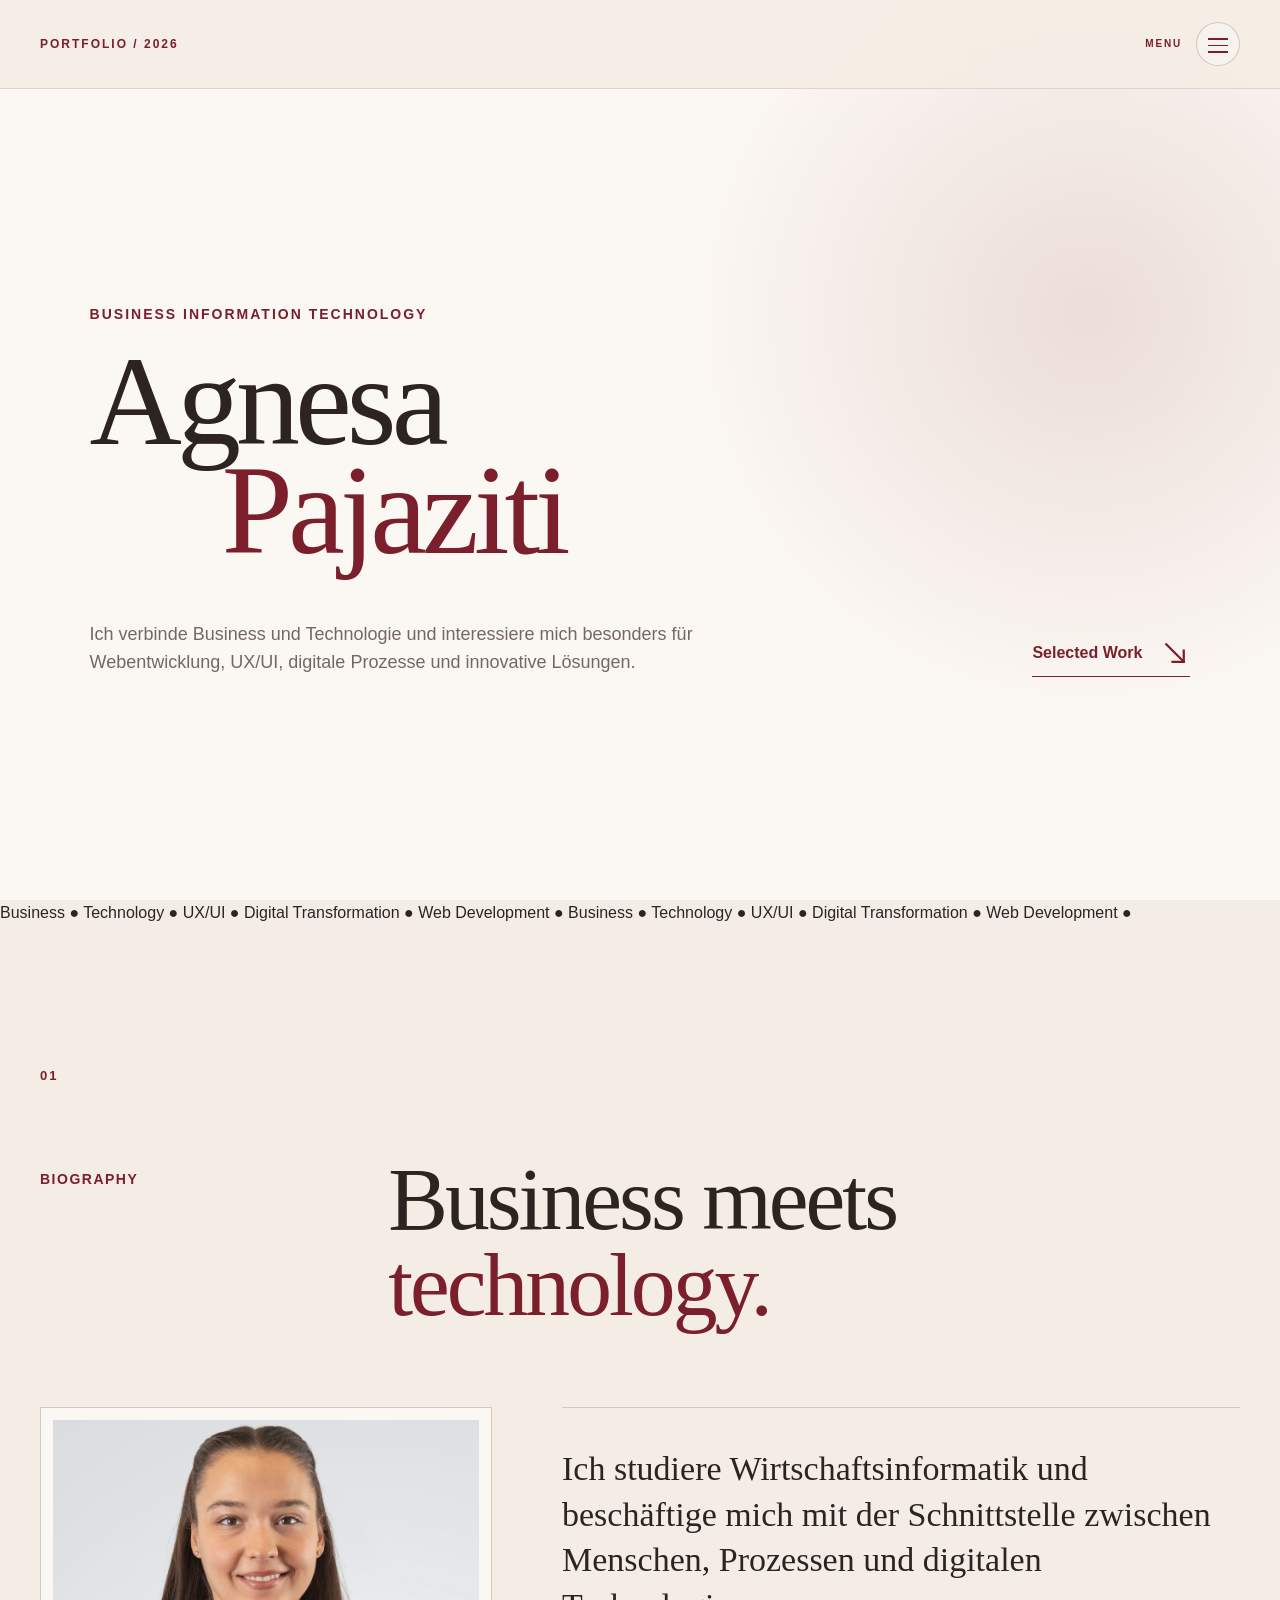
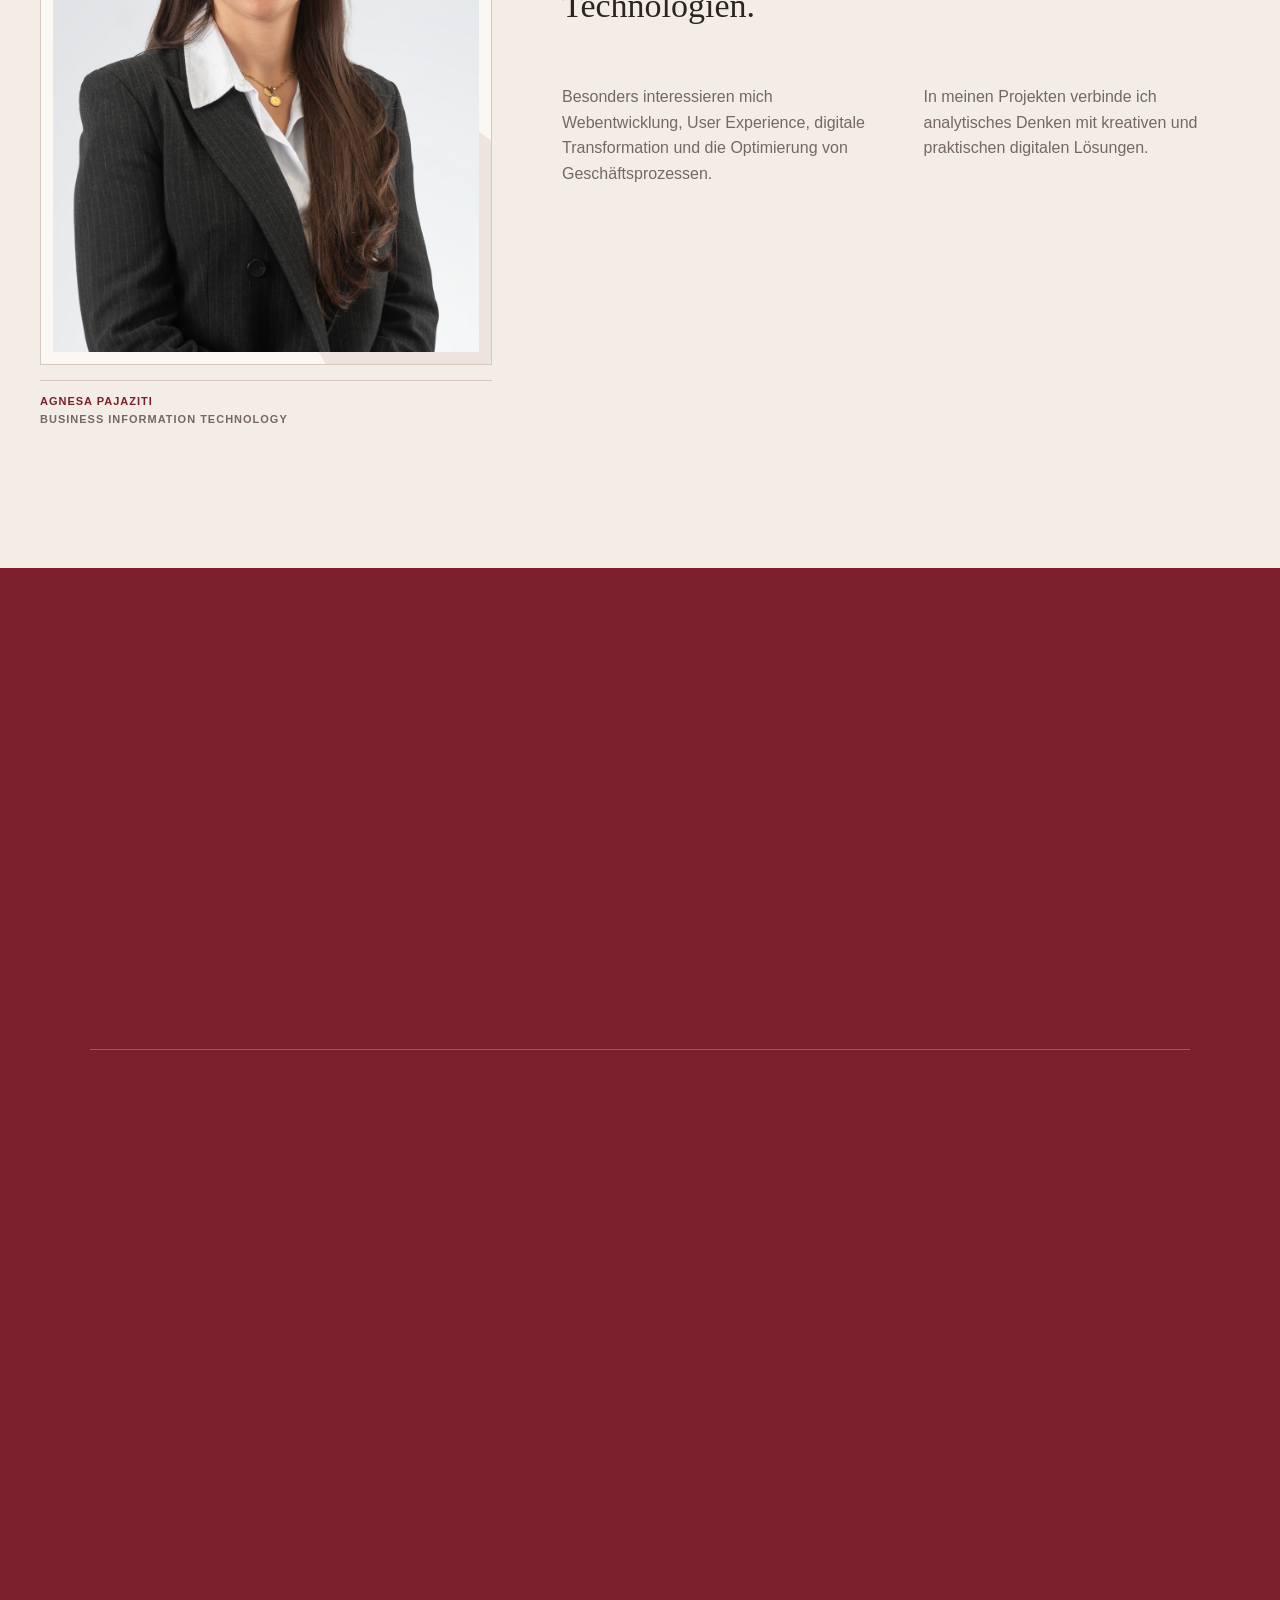
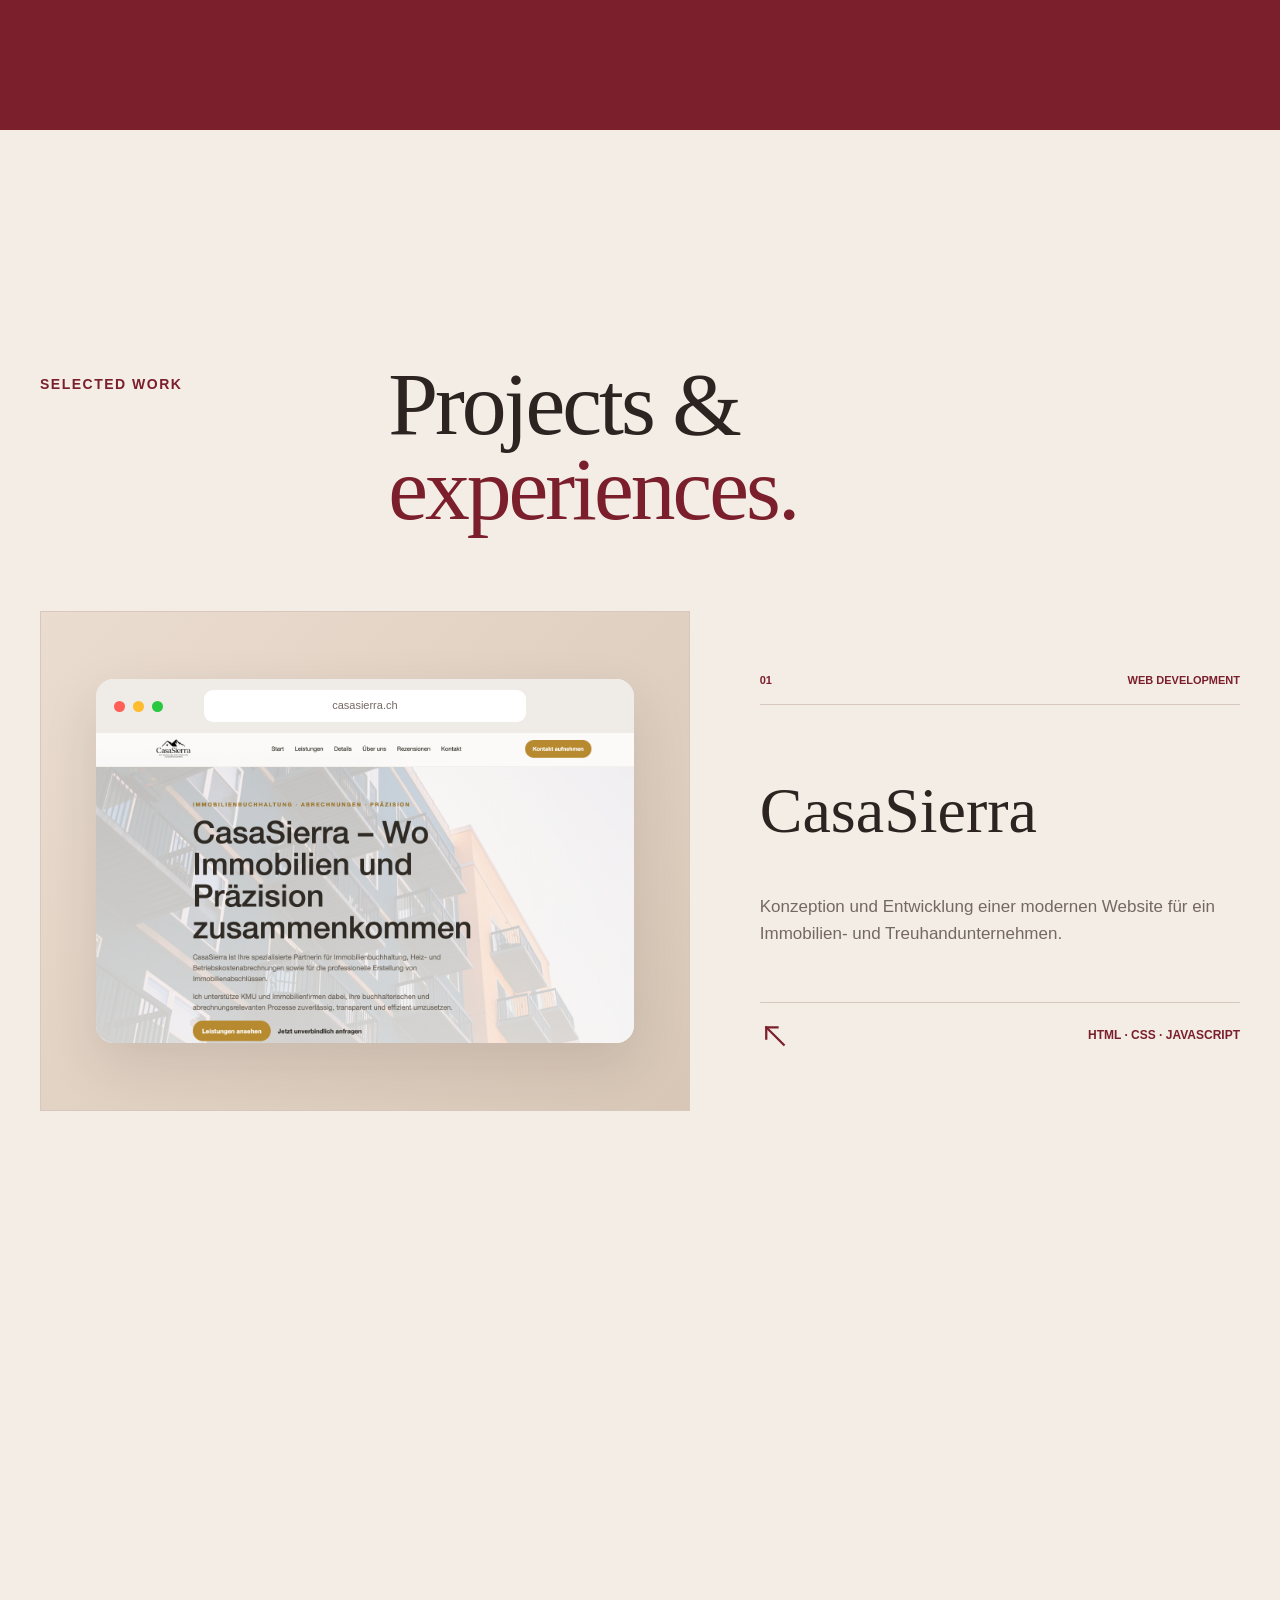
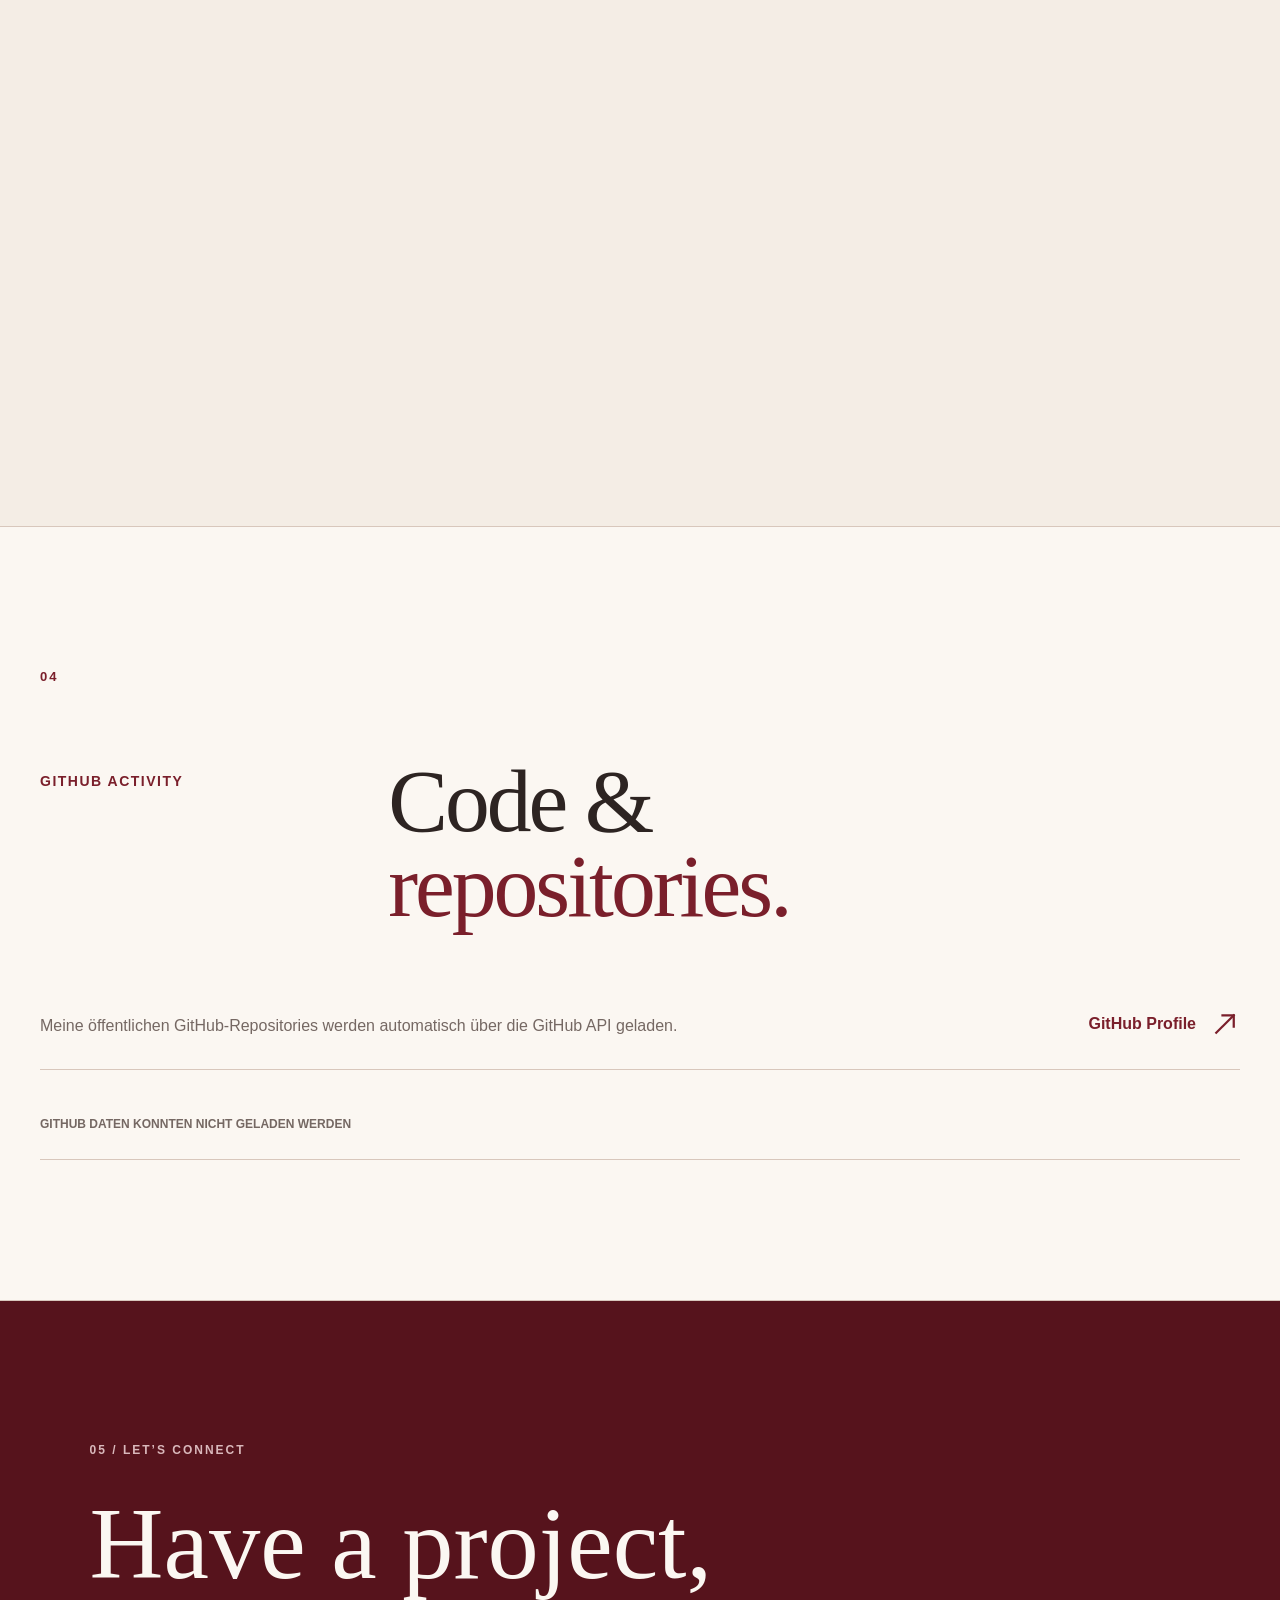
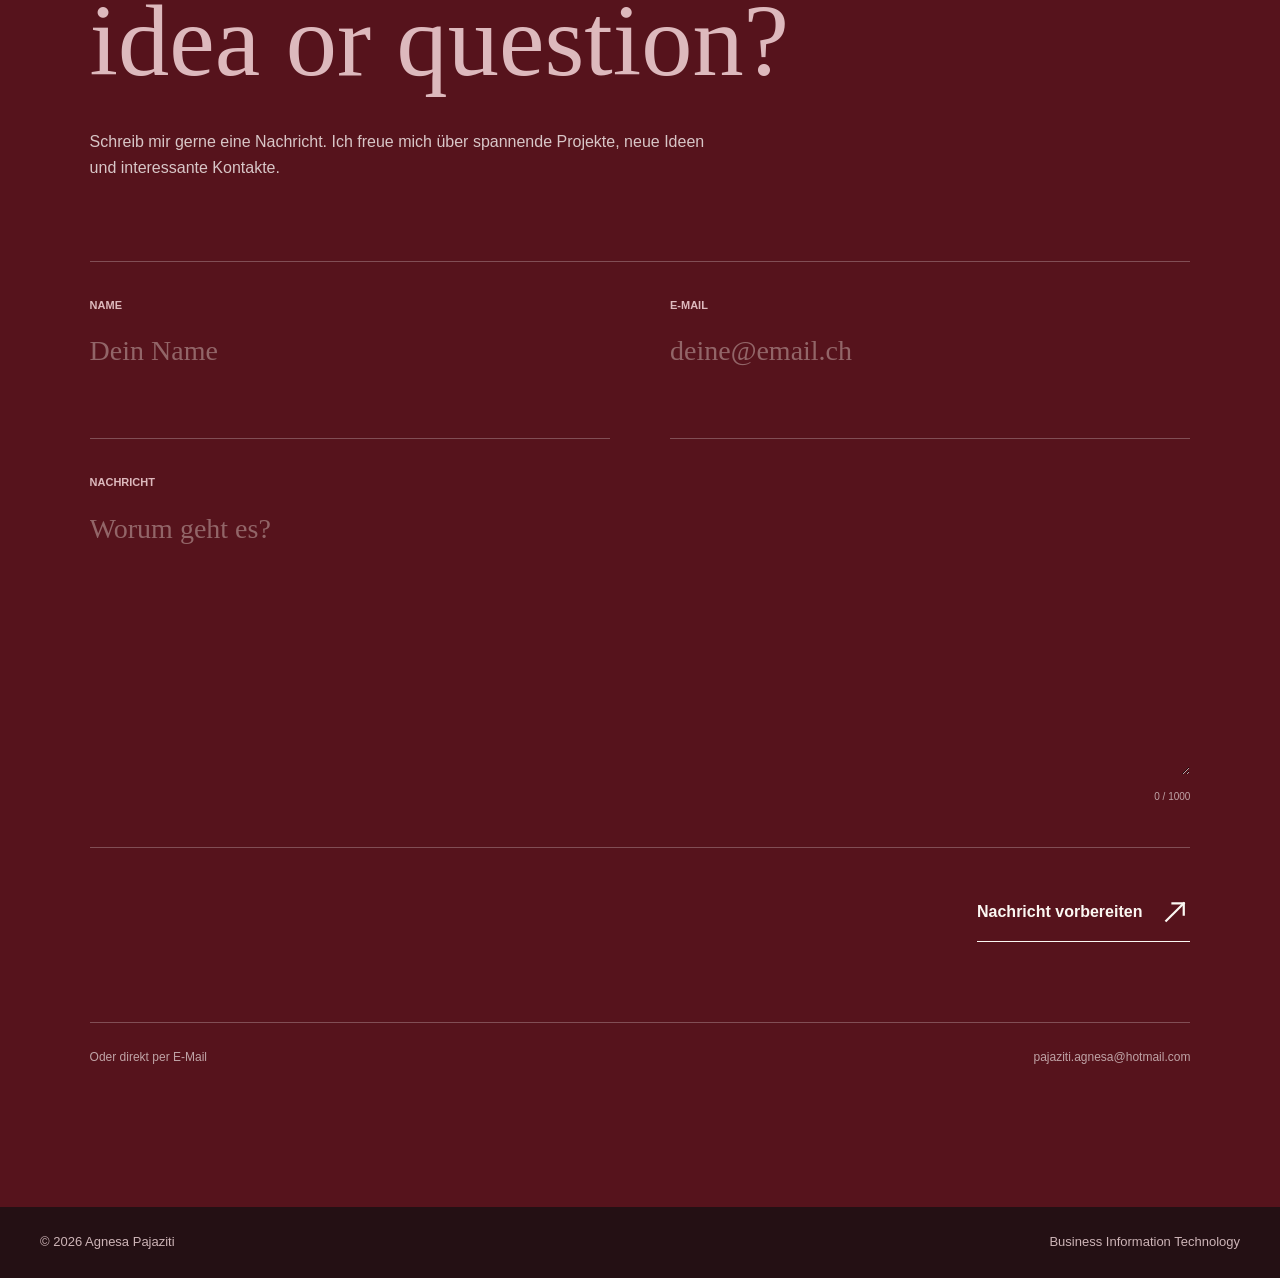
==== commit 475853ad: "Add animated editorial elements Added animated hero decorations, an editorial scrolling ticker and p" ====
--- a/index.html
+++ b/index.html
@@ -21,7 +21,9 @@
 
 <body>
 
-    <!-- NAVIGATION -->
+    <!-- =========================
+         NAVIGATION
+    ========================== -->
 
     <header class="site-header">
 
@@ -76,12 +78,30 @@
 
     <main>
 
-        <!-- HERO -->
+        <!-- =========================
+             HERO
+        ========================== -->
 
         <section
             id="home"
             class="hero"
         >
+
+            <div
+                class="hero-orb hero-orb-one"
+                aria-hidden="true"
+            ></div>
+
+            <div
+                class="hero-orb hero-orb-two"
+                aria-hidden="true"
+            ></div>
+
+            <div
+                class="hero-grid-decoration"
+                aria-hidden="true"
+            ></div>
+
 
             <div class="hero-main">
 
@@ -130,7 +150,59 @@
         </section>
 
 
-        <!-- BIOGRAPHY -->
+        <!-- =========================
+             EDITORIAL TICKER
+        ========================== -->
+
+        <section
+            class="ticker-section"
+            aria-label="Portfolio Themen"
+        >
+
+            <div class="ticker-track">
+
+                <div class="ticker-content">
+
+                    <span>Business</span>
+                    <span class="ticker-dot">●</span>
+
+                    <span>Technology</span>
+                    <span class="ticker-dot">●</span>
+
+                    <span>UX/UI</span>
+                    <span class="ticker-dot">●</span>
+
+                    <span>Digital Transformation</span>
+                    <span class="ticker-dot">●</span>
+
+                    <span>Web Development</span>
+                    <span class="ticker-dot">●</span>
+
+                    <span>Business</span>
+                    <span class="ticker-dot">●</span>
+
+                    <span>Technology</span>
+                    <span class="ticker-dot">●</span>
+
+                    <span>UX/UI</span>
+                    <span class="ticker-dot">●</span>
+
+                    <span>Digital Transformation</span>
+                    <span class="ticker-dot">●</span>
+
+                    <span>Web Development</span>
+                    <span class="ticker-dot">●</span>
+
+                </div>
+
+            </div>
+
+        </section>
+
+
+        <!-- =========================
+             BIOGRAPHY
+        ========================== -->
 
         <section
             id="about"
@@ -163,7 +235,10 @@
 
                 <div class="bio-image-column">
 
-                    <div class="bio-image-frame">
+                    <div
+                        class="bio-image-frame parallax-element"
+                        data-parallax-speed="0.10"
+                    >
 
                         <img
                             src="Pajaziti_Agnesa_paz_10922_bea.jpg"
@@ -220,7 +295,9 @@
         </section>
 
 
-        <!-- SKILLS -->
+        <!-- =========================
+             SKILLS
+        ========================== -->
 
         <section
             id="skills"
@@ -323,7 +400,9 @@
         </section>
 
 
-        <!-- PROJECTS -->
+        <!-- =========================
+             PROJECTS
+        ========================== -->
 
         <section
             id="projects"
@@ -360,7 +439,9 @@
         </section>
 
 
-        <!-- GITHUB -->
+        <!-- =========================
+             GITHUB
+        ========================== -->
 
         <section
             id="github"
@@ -439,7 +520,9 @@
         </section>
 
 
-        <!-- CONTACT -->
+        <!-- =========================
+             CONTACT
+        ========================== -->
 
         <section
             id="contact"
@@ -605,7 +688,9 @@
     </main>
 
 
-    <!-- PROJECT MODAL -->
+    <!-- =========================
+         PROJECT MODAL
+    ========================== -->
 
     <div
         class="project-modal"
--- a/style.css
+++ b/style.css
@@ -25,9 +25,7 @@
 }
 
 
-/* =========================
-   RESET
-========================= */
+/* RESET */
 
 * {
     box-sizing: border-box;
@@ -46,7 +44,8 @@
     line-height: 1.6;
 }
 
-body.menu-open {
+body.menu-open,
+body.modal-open {
     overflow: hidden;
 }
 
@@ -66,13 +65,10 @@
 }
 
 
-/* =========================
-   HEADER
-========================= */
+/* HEADER */
 
 .site-header {
     position: fixed;
-
     top: 0;
     left: 0;
 
@@ -87,29 +83,21 @@
         1px solid
         rgba(122, 31, 43, 0.14);
 
-    backdrop-filter:
-        blur(14px);
-
-    -webkit-backdrop-filter:
-        blur(14px);
+    backdrop-filter: blur(14px);
+    -webkit-backdrop-filter: blur(14px);
 }
 
 .navbar {
-    max-width:
-        var(--max-width);
-
-    min-height:
-        var(--header-height);
-
-    margin:
-        0 auto;
+    max-width: var(--max-width);
+    min-height: var(--header-height);
+
+    margin: 0 auto;
 
     padding:
         16px
         40px;
 
-    display:
-        flex;
+    display: flex;
 
     justify-content:
         space-between;
@@ -118,14 +106,8 @@
         center;
 }
 
-
-/* =========================
-   PORTFOLIO BRAND
-========================= */
-
 .brand-block {
-    display:
-        flex;
+    display: flex;
 
     align-items:
         center;
@@ -158,13 +140,10 @@
 }
 
 
-/* =========================
-   MENU AREA
-========================= */
+/* MENU */
 
 .menu-area {
-    display:
-        flex;
+    display: flex;
 
     align-items:
         center;
@@ -190,17 +169,10 @@
         var(--burgundy);
 }
 
-
-/* =========================
-   HAMBURGER
-========================= */
-
 .menu-toggle {
-    display:
-        block;
-
-    position:
-        relative;
+    display: block;
+
+    position: relative;
 
     width:
         44px;
@@ -263,7 +235,8 @@
         background-color 0.3s ease;
 }
 
-.menu-toggle:hover span {
+.menu-toggle:hover span,
+.menu-toggle.is-active span {
     background-color:
         var(--cream-light);
 }
@@ -274,11 +247,6 @@
 
     border-color:
         var(--burgundy);
-}
-
-.menu-toggle.is-active span {
-    background:
-        var(--cream-light);
 }
 
 .menu-toggle.is-active
@@ -302,13 +270,10 @@
 }
 
 
-/* =========================
-   NAVIGATION
-========================= */
+/* NAVIGATION */
 
 .nav-links {
-    position:
-        fixed;
+    position: fixed;
 
     top:
         var(--header-height);
@@ -331,9 +296,6 @@
     flex-direction:
         column;
 
-    align-items:
-        flex-start;
-
     padding:
         28px
         34px
@@ -406,9 +368,6 @@
     display:
         block;
 
-    width:
-        100%;
-
     padding:
         18px 0;
 
@@ -437,9 +396,7 @@
 }
 
 
-/* =========================
-   ARROWS
-========================= */
+/* ARROWS */
 
 .arrow-icon {
     width:
@@ -454,9 +411,6 @@
     flex-shrink:
         0;
 
-    overflow:
-        visible;
-
     fill:
         none;
 
@@ -474,9 +428,7 @@
 }
 
 
-/* =========================
-   HERO
-========================= */
+/* HERO */
 
 .hero {
     min-height:
@@ -557,9 +509,6 @@
 
     letter-spacing:
         -5px;
-
-    color:
-        var(--text);
 }
 
 .hero h1 span {
@@ -638,9 +587,7 @@
 }
 
 
-/* =========================
-   COMMON SECTIONS
-========================= */
+/* COMMON */
 
 .editorial-section,
 .skills-section,
@@ -689,9 +636,6 @@
 
     margin-bottom:
         80px;
-
-    align-items:
-        start;
 }
 
 .section-heading > p {
@@ -746,14 +690,7 @@
 }
 
 
-/* =========================
-   BIOGRAPHY
-========================= */
-
-.editorial-section {
-    background-color:
-        var(--cream);
-}
+/* BIOGRAPHY */
 
 .bio-layout {
     display:
@@ -765,14 +702,6 @@
 
     gap:
         70px;
-
-    align-items:
-        start;
-}
-
-.bio-image-column {
-    position:
-        relative;
 }
 
 .bio-image-frame {
@@ -841,13 +770,8 @@
     object-position:
         center top;
 
-    filter:
-        saturate(0.92)
-        contrast(1.02);
-
     transition:
-        transform 0.6s ease,
-        filter 0.6s ease;
+        transform 0.6s ease;
 }
 
 .bio-image-frame:hover
@@ -873,9 +797,6 @@
     flex-direction:
         column;
 
-    gap:
-        3px;
-
     font-size:
         11px;
 
@@ -896,9 +817,6 @@
 span:last-child {
     color:
         var(--text-soft);
-
-    font-weight:
-        500;
 }
 
 .bio-content {
@@ -912,9 +830,6 @@
 
 .bio-content
 .large-text {
-    max-width:
-        760px;
-
     margin-bottom:
         55px;
 
@@ -947,9 +862,7 @@
 }
 
 
-/* =========================
-   SKILLS
-========================= */
+/* SKILLS */
 
 .skills-section {
     max-width:
@@ -1062,14 +975,7 @@
 }
 
 
-/* =========================
-   PROJECTS
-========================= */
-
-.projects-section {
-    background-color:
-        var(--cream);
-}
+/* PROJECTS */
 
 .project-showcase {
     display:
@@ -1159,9 +1065,7 @@
 }
 
 
-/* =========================
-   CASA SIERRA
-========================= */
+/* CASA */
 
 .project-visual-casasierra {
     background:
@@ -1182,10 +1086,6 @@
     background:
         #f8f5f1;
 
-    border:
-        1px solid
-        rgba(45, 36, 34, 0.12);
-
     border-radius:
         18px;
 
@@ -1219,15 +1119,7 @@
         center;
 
     background:
-        linear-gradient(
-            180deg,
-            #f8f6f3,
-            #ece8e3
-        );
-
-    border-bottom:
-        1px solid
-        rgba(45, 36, 34, 0.10);
+        #efebe6;
 }
 
 .browser-controls {
@@ -1239,9 +1131,6 @@
 }
 
 .browser-controls span {
-    display:
-        block;
-
     width:
         11px;
 
@@ -1275,41 +1164,25 @@
         center;
 
     width:
-        min(
-            340px,
-            100%
-        );
+        min(340px, 100%);
 
     padding:
-        7px
-        16px;
-
-    border:
-        1px solid
-        rgba(45, 36, 34, 0.09);
+        7px;
+
+    background:
+        white;
 
     border-radius:
         9px;
 
-    background:
-        rgba(255, 255, 255, 0.82);
-
     font-size:
         11px;
-
-    color:
-        #756863;
 
     text-align:
         center;
-}
-
-.browser-content {
-    background:
-        white;
-
-    overflow:
-        hidden;
+
+    color:
+        var(--text-soft);
 }
 
 .project-preview-image {
@@ -1318,24 +1191,10 @@
 
     width:
         100%;
-
-    height:
-        auto;
-
-    transition:
-        transform 0.7s ease;
-}
-
-.project-feature:hover
-.project-preview-image {
-    transform:
-        scale(1.018);
-}
-
-
-/* =========================
-   FAIRFLAT
-========================= */
+}
+
+
+/* FAIRFLAT */
 
 .project-visual-fairflat {
     background:
@@ -1351,20 +1210,17 @@
         relative;
 
     width:
-        min(
-            320px,
-            85%
-        );
+        min(320px, 85%);
 
     padding:
         13px;
 
     background:
-        #111111;
+        #111;
 
     border:
         2px solid
-        #333333;
+        #333;
 
     border-radius:
         48px;
@@ -1373,13 +1229,7 @@
         0
         30px
         60px
-        rgba(0, 0, 0, 0.32),
-        inset
-        0
-        0
-        0
-        1px
-        rgba(255, 255, 255, 0.08);
+        rgba(0, 0, 0, 0.32);
 }
 
 .fairflat-device-speaker {
@@ -1418,11 +1268,11 @@
     border-radius:
         35px;
 
-    background:
-        white;
-
     aspect-ratio:
         9 / 19.5;
+
+    background:
+        white;
 }
 
 .fairflat-preview-image {
@@ -1437,70 +1287,10 @@
 
     object-fit:
         cover;
-
-    object-position:
-        center top;
-}
-
-.fairflat-device::before {
-    content:
-        "";
-
-    position:
-        absolute;
-
-    left:
-        -5px;
-
-    top:
-        100px;
-
-    width:
-        4px;
-
-    height:
-        60px;
-
-    background:
-        #1b1b1b;
-
-    box-shadow:
-        0 75px 0 #1b1b1b;
-}
-
-.fairflat-device::after {
-    content:
-        "";
-
-    position:
-        absolute;
-
-    right:
-        -5px;
-
-    top:
-        130px;
-
-    width:
-        4px;
-
-    height:
-        80px;
-
-    background:
-        #1b1b1b;
-}
-
-
-/* =========================
-   PROJECT DETAILS
-========================= */
-
-.project-details {
-    padding:
-        25px
-        0;
-}
+}
+
+
+/* PROJECT DETAILS */
 
 .project-meta {
     margin-bottom:
@@ -1524,9 +1314,6 @@
 
     font-weight:
         700;
-
-    letter-spacing:
-        1.4px;
 
     text-transform:
         uppercase;
@@ -1553,23 +1340,17 @@
 
     font-weight:
         400;
-
-    line-height:
-        0.95;
 }
 
 .project-description {
-    max-width:
-        500px;
-
     margin-bottom:
         55px;
 
+    color:
+        var(--text-soft);
+
     font-size:
         17px;
-
-    color:
-        var(--text-soft);
 }
 
 .project-footer {
@@ -1597,49 +1378,53 @@
     font-weight:
         700;
 
-    color:
-        var(--burgundy);
-
     text-transform:
         uppercase;
 
-    letter-spacing:
-        0.7px;
+    color:
+        var(--burgundy);
 }
 
 .project-footer-casasierra
 .project-tech {
     margin-left:
         auto;
-
-    text-align:
-        right;
-}
-
-.project-arrow {
-    color:
-        var(--burgundy);
+}
+
+.project-modal-trigger {
+    padding:
+        0;
+
+    border:
+        none;
+
+    background:
+        transparent;
+
+    color:
+        var(--burgundy);
+
+    cursor:
+        pointer;
 
     transition:
         transform 0.3s ease;
 }
 
 .project-feature:hover
-.project-arrow-left {
+.project-modal-trigger-left {
     transform:
         translate(-5px, -5px);
 }
 
 .project-feature:hover
-.project-arrow-right {
+.project-modal-trigger-right {
     transform:
         translate(5px, -5px);
 }
 
 
-/* =========================
-   GITHUB
-========================= */
+/* GITHUB */
 
 .github-section {
     background:
@@ -1691,19 +1476,13 @@
 }
 
 .github-intro p {
-    max-width:
-        570px;
-
-    font-size:
-        17px;
-
     color:
         var(--text-soft);
 }
 
 .github-profile-link {
     display:
-        inline-flex;
+        flex;
 
     align-items:
         center;
@@ -1711,38 +1490,22 @@
     gap:
         14px;
 
-    padding-bottom:
-        7px;
-
-    border-bottom:
-        1px solid
-        var(--burgundy);
-
-    font-size:
-        14px;
+    color:
+        var(--burgundy);
 
     font-weight:
         700;
-
-    color:
-        var(--burgundy);
 }
 
 .github-status {
     margin-bottom:
         25px;
 
-    min-height:
-        24px;
-
     font-size:
         12px;
 
     font-weight:
         700;
-
-    letter-spacing:
-        1px;
 
     text-transform:
         uppercase;
@@ -1793,22 +1556,12 @@
 
     transition:
         transform 0.35s ease,
-        background-color 0.35s ease,
         box-shadow 0.35s ease;
 }
 
 .github-card:hover {
-    position:
-        relative;
-
-    z-index:
-        2;
-
     transform:
         translateY(-6px);
-
-    background:
-        var(--cream-light);
 
     box-shadow:
         0
@@ -1817,43 +1570,21 @@
         rgba(45, 36, 34, 0.10);
 }
 
+.github-card-top,
+.github-card-footer {
+    display:
+        flex;
+
+    justify-content:
+        space-between;
+
+    align-items:
+        center;
+}
+
 .github-card-top {
     margin-bottom:
         45px;
-
-    display:
-        flex;
-
-    justify-content:
-        space-between;
-}
-
-.github-card-number {
-    font-size:
-        11px;
-
-    font-weight:
-        700;
-
-    color:
-        var(--burgundy);
-}
-
-.github-language {
-    font-size:
-        10px;
-
-    font-weight:
-        700;
-
-    text-transform:
-        uppercase;
-
-    letter-spacing:
-        1px;
-
-    color:
-        var(--text-soft);
 }
 
 .github-card h3 {
@@ -1876,14 +1607,8 @@
 }
 
 .github-description {
-    margin-bottom:
-        35px;
-
     color:
         var(--text-soft);
-
-    font-size:
-        14px;
 }
 
 .github-card-footer {
@@ -1896,17 +1621,9 @@
     border-top:
         1px solid
         var(--line);
-
-    display:
-        flex;
-
-    justify-content:
-        space-between;
-
-    align-items:
-        center;
-}
-
+}
+
+.github-card-number,
 .github-updated {
     font-size:
         10px;
@@ -1914,33 +1631,31 @@
     font-weight:
         700;
 
+    color:
+        var(--burgundy);
+}
+
+.github-language {
+    font-size:
+        10px;
+
     text-transform:
         uppercase;
 
     color:
-        var(--burgundy);
-}
-
-.github-open {
-    color:
-        var(--burgundy);
+        var(--text-soft);
 }
 
 .github-error {
+    padding:
+        40px;
+
     grid-column:
         1 / -1;
-
-    padding:
-        40px;
-
-    color:
-        var(--text-soft);
-}
-
-
-/* =========================
-   CONTACT
-========================= */
+}
+
+
+/* CONTACT */
 
 .contact-section {
     padding:
@@ -1988,9 +1703,6 @@
 }
 
 .contact-header h2 {
-    max-width:
-        1000px;
-
     margin-bottom:
         40px;
 
@@ -2011,9 +1723,6 @@
 
     line-height:
         0.95;
-
-    letter-spacing:
-        -3px;
 }
 
 .contact-header h2 span {
@@ -2028,17 +1737,12 @@
     max-width:
         630px;
 
-    font-size:
-        17px;
-
     color:
         #d8c6c7;
 }
 
 
-/* =========================
-   CONTACT FORM
-========================= */
+/* FORM */
 
 .contact-form {
     display:
@@ -2056,9 +1760,6 @@
 }
 
 .form-group {
-    position:
-        relative;
-
     padding:
         35px 0;
 
@@ -2084,9 +1785,6 @@
 
     font-weight:
         700;
-
-    letter-spacing:
-        1.5px;
 
     text-transform:
         uppercase;
@@ -2119,9 +1817,6 @@
 
     font-size:
         28px;
-
-    line-height:
-        1.4;
 }
 
 .form-group textarea {
@@ -2138,10 +1833,18 @@
         rgba(244, 237, 229, 0.38);
 }
 
-.form-group input:focus,
-.form-group textarea:focus {
-    color:
-        white;
+.form-error {
+    min-height:
+        20px;
+
+    margin-top:
+        9px;
+
+    font-size:
+        11px;
+
+    color:
+        #ffb2b2;
 }
 
 .form-group.has-error {
@@ -2149,27 +1852,9 @@
         #ff9a9a;
 }
 
-.form-group.has-error input,
-.form-group.has-error textarea {
-    color:
-        #ffe5e5;
-}
-
-.form-error {
-    min-height:
-        20px;
-
-    margin-top:
-        9px;
-
-    font-size:
-        11px;
-
-    color:
-        #ffb2b2;
-}
-
-.message-meta {
+.message-meta,
+.form-footer,
+.contact-direct {
     display:
         flex;
 
@@ -2177,21 +1862,12 @@
         space-between;
 
     align-items:
-        flex-end;
-
-    gap:
-        20px;
+        center;
 }
 
 .character-count {
-    margin-top:
-        9px;
-
     font-size:
         10px;
-
-    letter-spacing:
-        1px;
 
     color:
         #bfa3a6;
@@ -2203,49 +1879,28 @@
 
     padding-top:
         35px;
-
+}
+
+.form-status {
+    color:
+        #ddb9bd;
+
+    font-size:
+        13px;
+}
+
+.contact-submit {
     display:
         flex;
 
     align-items:
         center;
 
-    justify-content:
-        space-between;
-
-    gap:
-        30px;
-}
-
-.form-status {
-    min-height:
-        24px;
-
-    font-size:
-        13px;
-
-    color:
-        #ddb9bd;
-}
-
-.form-status.is-success {
-    color:
-        #f7dedf;
-}
-
-.contact-submit {
-    display:
-        inline-flex;
-
-    align-items:
-        center;
-
     gap:
         18px;
 
     padding:
-        14px
-        0;
+        14px 0;
 
     border:
         none;
@@ -2265,24 +1920,6 @@
 
     cursor:
         pointer;
-
-    transition:
-        gap 0.25s ease,
-        opacity 0.25s ease;
-}
-
-.contact-submit:hover {
-    gap:
-        28px;
-}
-
-.contact-submit:focus-visible {
-    outline:
-        2px solid
-        #ddb9bd;
-
-    outline-offset:
-        8px;
 }
 
 .contact-direct {
@@ -2292,52 +1929,401 @@
     padding-top:
         25px;
 
+    border-top:
+        1px solid
+        rgba(255, 255, 255, 0.25);
+
+    color:
+        #bfa3a6;
+
+    font-size:
+        12px;
+}
+
+
+/* =========================
+   PROJECT MODAL
+========================= */
+
+.project-modal {
+    position:
+        fixed;
+
+    inset:
+        0;
+
+    z-index:
+        3000;
+
+    display:
+        flex;
+
+    align-items:
+        center;
+
+    justify-content:
+        center;
+
+    padding:
+        40px;
+
+    opacity:
+        0;
+
+    visibility:
+        hidden;
+
+    pointer-events:
+        none;
+
+    transition:
+        opacity 0.35s ease,
+        visibility 0.35s ease;
+}
+
+.project-modal.is-open {
+    opacity:
+        1;
+
+    visibility:
+        visible;
+
+    pointer-events:
+        auto;
+}
+
+.project-modal-backdrop {
+    position:
+        absolute;
+
+    inset:
+        0;
+
+    background:
+        rgba(36, 16, 20, 0.72);
+
+    backdrop-filter:
+        blur(7px);
+
+    -webkit-backdrop-filter:
+        blur(7px);
+}
+
+.project-modal-dialog {
+    position:
+        relative;
+
+    z-index:
+        1;
+
+    width:
+        min(1100px, 100%);
+
+    max-height:
+        calc(100vh - 80px);
+
+    overflow-y:
+        auto;
+
+    padding:
+        65px;
+
+    background:
+        var(--cream-light);
+
+    color:
+        var(--text);
+
+    border:
+        1px solid
+        var(--line);
+
+    box-shadow:
+        0
+        40px
+        100px
+        rgba(0, 0, 0, 0.25);
+
+    transform:
+        translateY(35px)
+        scale(0.98);
+
+    transition:
+        transform 0.4s ease;
+}
+
+.project-modal.is-open
+.project-modal-dialog {
+    transform:
+        translateY(0)
+        scale(1);
+}
+
+.project-modal-close {
+    position:
+        absolute;
+
+    top:
+        28px;
+
+    right:
+        28px;
+
+    width:
+        46px;
+
+    height:
+        46px;
+
+    border:
+        1px solid
+        var(--line);
+
+    border-radius:
+        50%;
+
+    background:
+        transparent;
+
+    cursor:
+        pointer;
+
+    transition:
+        background-color 0.3s ease;
+}
+
+.project-modal-close:hover {
+    background:
+        var(--burgundy);
+}
+
+.project-modal-close span {
+    position:
+        absolute;
+
+    top:
+        50%;
+
+    left:
+        50%;
+
+    width:
+        18px;
+
+    height:
+        1.5px;
+
+    background:
+        var(--burgundy);
+
+    transition:
+        background-color 0.3s ease;
+}
+
+.project-modal-close:hover
+span {
+    background:
+        white;
+}
+
+.project-modal-close
+span:first-child {
+    transform:
+        translate(-50%, -50%)
+        rotate(45deg);
+}
+
+.project-modal-close
+span:last-child {
+    transform:
+        translate(-50%, -50%)
+        rotate(-45deg);
+}
+
+.project-modal-meta {
+    max-width:
+        calc(100% - 80px);
+
+    margin-bottom:
+        50px;
+
+    padding-bottom:
+        15px;
+
     display:
         flex;
 
     justify-content:
         space-between;
 
+    border-bottom:
+        1px solid
+        var(--line);
+
+    font-size:
+        11px;
+
+    font-weight:
+        700;
+
+    text-transform:
+        uppercase;
+
+    letter-spacing:
+        1px;
+
+    color:
+        var(--burgundy);
+}
+
+.project-modal-dialog > h2 {
+    margin-bottom:
+        30px;
+
+    font-family:
+        Georgia,
+        "Times New Roman",
+        serif;
+
+    font-size:
+        clamp(
+            60px,
+            8vw,
+            110px
+        );
+
+    font-weight:
+        400;
+
+    line-height:
+        0.9;
+
+    color:
+        var(--burgundy);
+}
+
+.project-modal-intro {
+    max-width:
+        750px;
+
+    margin-bottom:
+        65px;
+
+    font-size:
+        19px;
+
+    color:
+        var(--text-soft);
+}
+
+.project-modal-grid {
+    display:
+        grid;
+
+    grid-template-columns:
+        repeat(3, 1fr);
+
+    border-top:
+        1px solid
+        var(--line);
+
+    border-left:
+        1px solid
+        var(--line);
+}
+
+.modal-detail {
+    min-height:
+        290px;
+
+    padding:
+        30px;
+
+    border-right:
+        1px solid
+        var(--line);
+
+    border-bottom:
+        1px solid
+        var(--line);
+}
+
+.modal-detail-number {
+    display:
+        block;
+
+    margin-bottom:
+        55px;
+
+    font-size:
+        11px;
+
+    font-weight:
+        700;
+
+    color:
+        var(--burgundy);
+}
+
+.modal-detail h3 {
+    margin-bottom:
+        18px;
+
+    font-family:
+        Georgia,
+        "Times New Roman",
+        serif;
+
+    font-size:
+        27px;
+
+    font-weight:
+        400;
+}
+
+.modal-detail p {
+    font-size:
+        14px;
+
+    color:
+        var(--text-soft);
+}
+
+.project-modal-footer {
+    margin-top:
+        45px;
+
+    padding-top:
+        20px;
+
+    display:
+        flex;
+
+    justify-content:
+        space-between;
+
     gap:
         30px;
 
     border-top:
         1px solid
-        rgba(255, 255, 255, 0.25);
+        var(--line);
 
     font-size:
         12px;
+
+    font-weight:
+        700;
 
     text-transform:
         uppercase;
 
-    letter-spacing:
-        1px;
-
-    color:
-        #bfa3a6;
-}
-
-.contact-direct a {
-    color:
-        var(--cream-light);
-
-    text-transform:
-        none;
-
-    letter-spacing:
-        0;
-}
-
-.contact-direct a:hover {
-    text-decoration:
-        underline;
-}
-
-
-/* =========================
-   FOOTER
-========================= */
+    color:
+        var(--burgundy);
+}
+
+
+/* FOOTER */
 
 footer {
     padding:
@@ -2350,7 +2336,7 @@
     justify-content:
         space-between;
 
-    background-color:
+    background:
         #241014;
 
     color:
@@ -2361,9 +2347,7 @@
 }
 
 
-/* =========================
-   TABLET
-========================= */
+/* TABLET */
 
 @media (max-width: 1024px) {
 
@@ -2372,50 +2356,15 @@
             45vw;
     }
 
-    .hero h1 {
-        font-size:
-            90px;
-    }
-
-    .hero-bottom {
+    .hero-bottom,
+    .section-heading {
         grid-template-columns:
             1fr;
-
-        gap:
-            30px;
     }
 
     .hero-link {
         justify-self:
             start;
-    }
-
-    .section-heading {
-        grid-template-columns:
-            1fr;
-
-        gap:
-            20px;
-    }
-
-    .bio-layout {
-        grid-template-columns:
-            minmax(260px, 0.8fr)
-            1.2fr;
-
-        gap:
-            40px;
-    }
-
-    .bio-content
-    .large-text {
-        font-size:
-            28px;
-    }
-
-    .bio-small-text {
-        grid-template-columns:
-            1fr;
     }
 
     .project-feature,
@@ -2439,12 +2388,20 @@
         grid-template-columns:
             repeat(2, 1fr);
     }
-}
-
-
-/* =========================
-   MOBILE
-========================= */
+
+    .project-modal-grid {
+        grid-template-columns:
+            1fr;
+    }
+
+    .modal-detail {
+        min-height:
+            auto;
+    }
+}
+
+
+/* MOBILE */
 
 @media (max-width: 768px) {
 
@@ -2482,9 +2439,6 @@
     .hero h1 {
         font-size:
             64px;
-
-        letter-spacing:
-            -3px;
     }
 
     .hero h1 span {
@@ -2506,12 +2460,10 @@
             24px;
     }
 
-    .section-heading h2 {
-        font-size:
-            52px;
-    }
-
-    .bio-layout {
+    .bio-layout,
+    .skills-grid,
+    .github-grid,
+    .contact-form {
         grid-template-columns:
             1fr;
     }
@@ -2521,11 +2473,6 @@
             1fr;
     }
 
-    .skills-grid {
-        grid-template-columns:
-            1fr;
-    }
-
     .skill-item:nth-child(odd) {
         border-right:
             none;
@@ -2545,11 +2492,6 @@
 
         align-items:
             flex-start;
-    }
-
-    .github-grid {
-        grid-template-columns:
-            1fr;
     }
 
     .contact-section {
@@ -2558,38 +2500,51 @@
             24px;
     }
 
-    .contact-header h2 {
-        font-size:
-            54px;
-    }
-
-    .contact-form {
-        grid-template-columns:
-            1fr;
-    }
-
-    .form-group-message {
-        grid-column:
-            1;
-    }
-
+    .form-group-message,
     .form-footer {
         grid-column:
             1;
-
-        flex-direction:
-            column;
-
-        align-items:
-            flex-start;
-    }
-
+    }
+
+    .form-footer,
     .contact-direct {
         flex-direction:
             column;
 
+        align-items:
+            flex-start;
+
         gap:
-            10px;
+            20px;
+    }
+
+    .project-modal {
+        padding:
+            15px;
+    }
+
+    .project-modal-dialog {
+        max-height:
+            calc(100vh - 30px);
+
+        padding:
+            70px
+            25px
+            35px;
+    }
+
+    .project-modal-dialog > h2 {
+        font-size:
+            55px;
+    }
+
+    .project-modal-meta,
+    .project-modal-footer {
+        flex-direction:
+            column;
+
+        gap:
+            8px;
     }
 
     footer {
@@ -2605,43 +2560,7 @@
 }
 
 
-/* =========================
-   SMALL PHONES
-========================= */
-
-@media (max-width: 480px) {
-
-    .hero h1 {
-        font-size:
-            54px;
-    }
-
-    .section-heading h2 {
-        font-size:
-            46px;
-    }
-
-    .project-details h3 {
-        font-size:
-            42px;
-    }
-
-    .contact-header h2 {
-        font-size:
-            46px;
-    }
-
-    .form-group input,
-    .form-group textarea {
-        font-size:
-            23px;
-    }
-}
-
-
-/* =========================
-   ANIMATIONS
-========================= */
+/* ANIMATIONS */
 
 .reveal {
     opacity:
@@ -2684,9 +2603,7 @@
 }
 
 
-/* =========================
-   ACCESSIBILITY
-========================= */
+/* ACCESSIBILITY */
 
 @media (
     prefers-reduced-motion: reduce
@@ -2698,13 +2615,10 @@
         scroll-behavior:
             auto !important;
 
+        transition-duration:
+            0.01ms !important;
+
         animation-duration:
-            0.01ms !important;
-
-        animation-iteration-count:
-            1 !important;
-
-        transition-duration:
             0.01ms !important;
     }
 
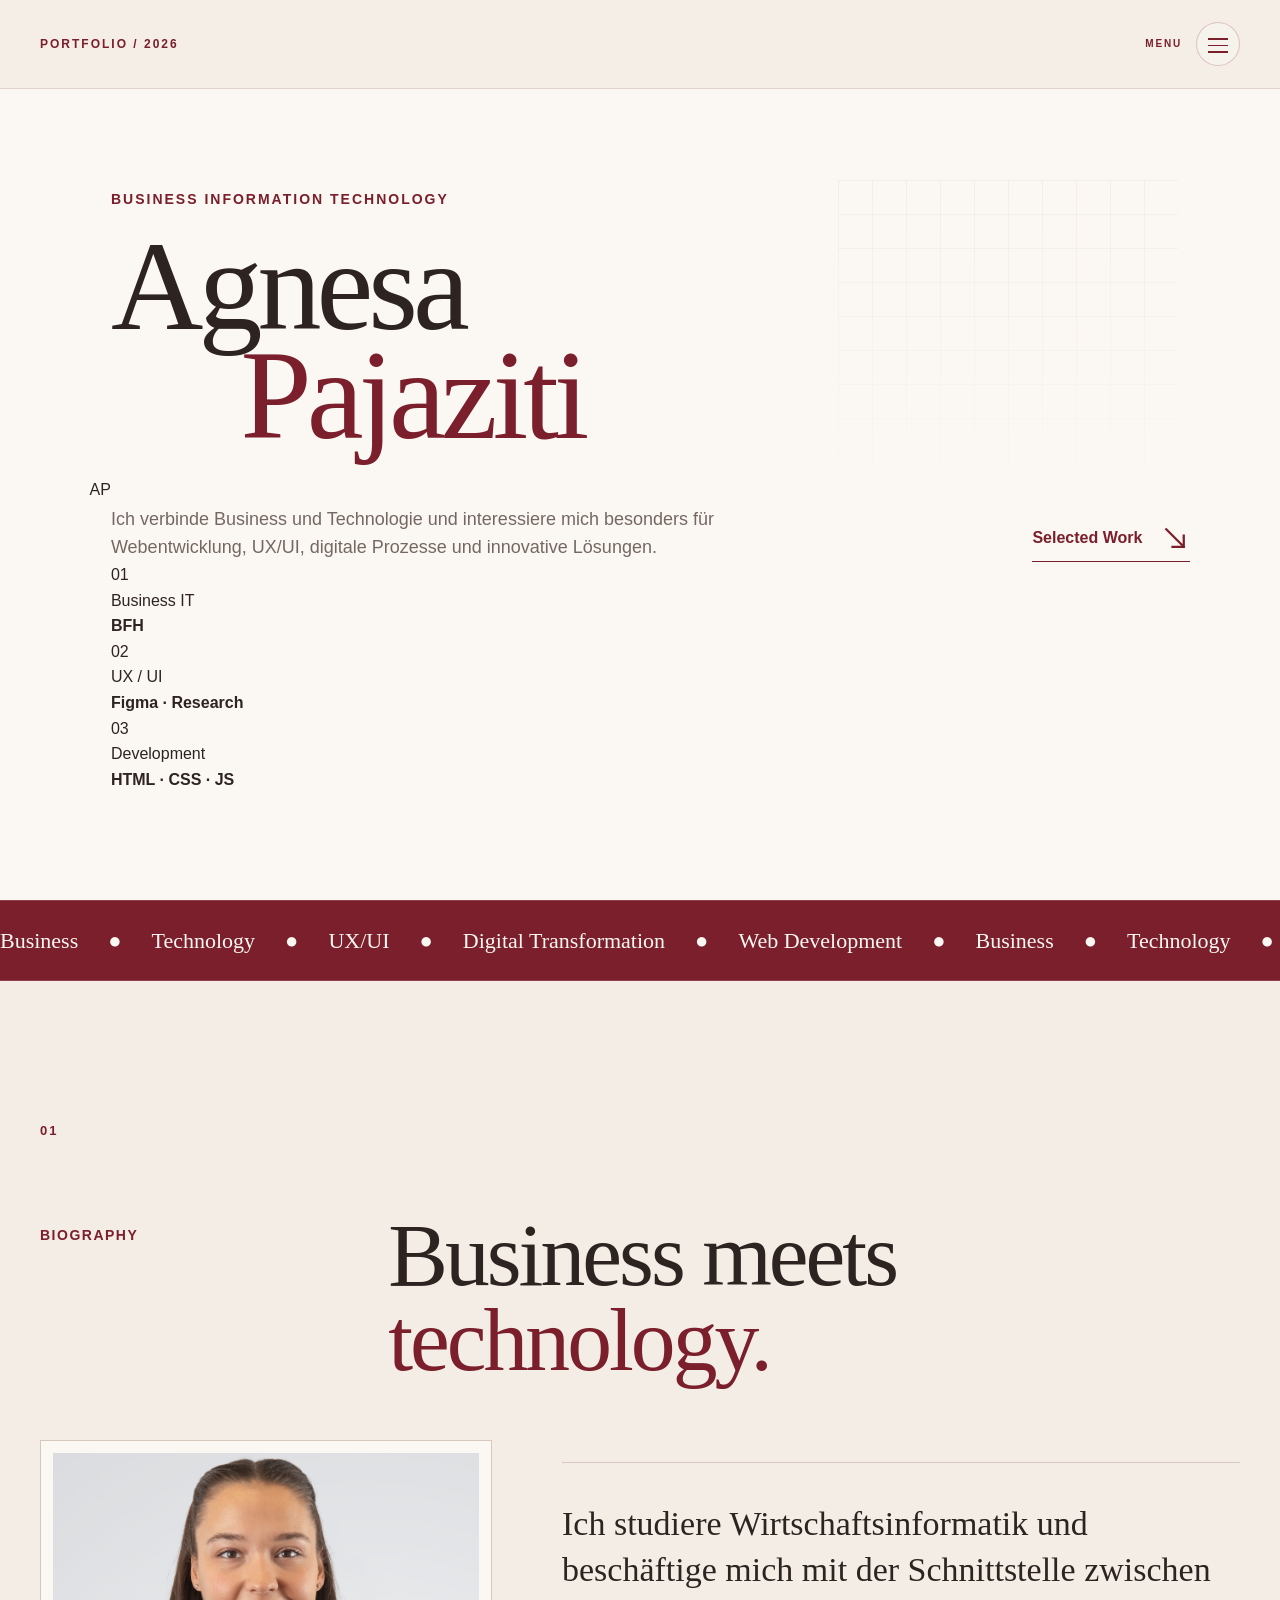
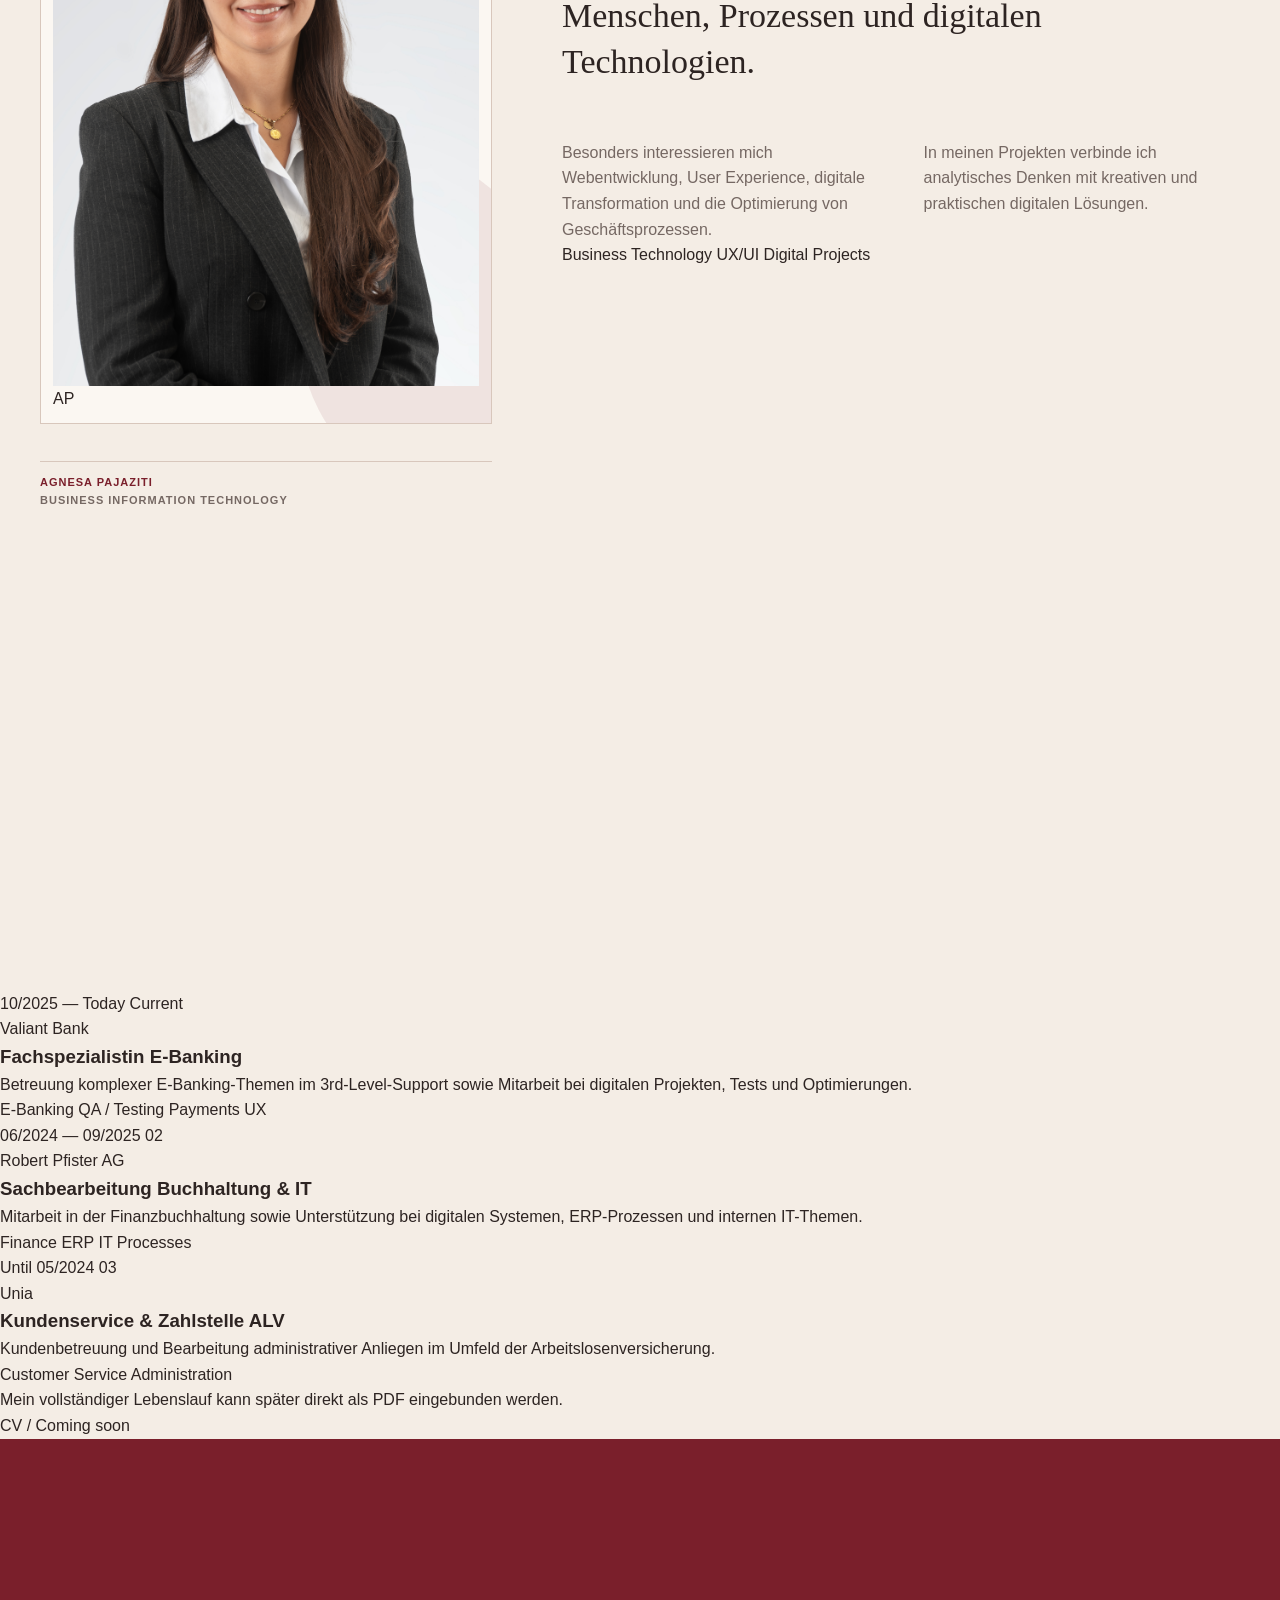
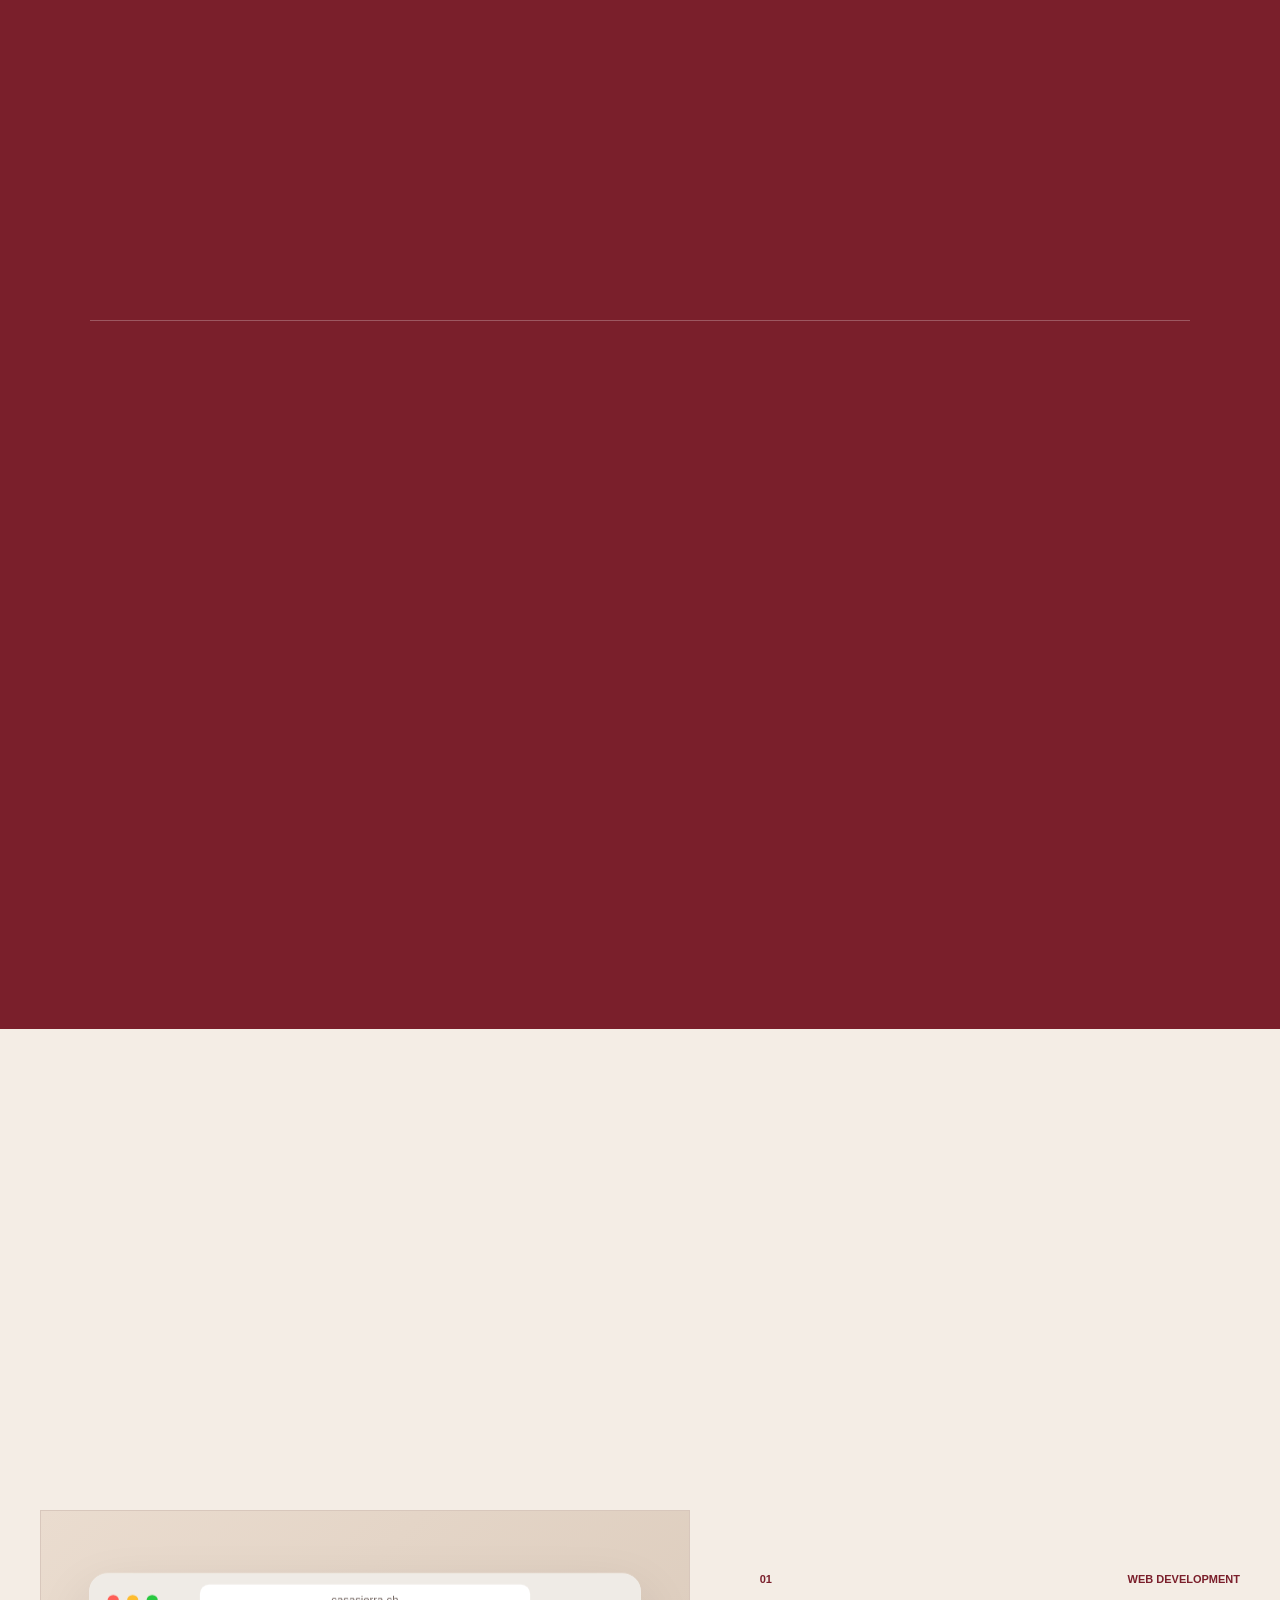
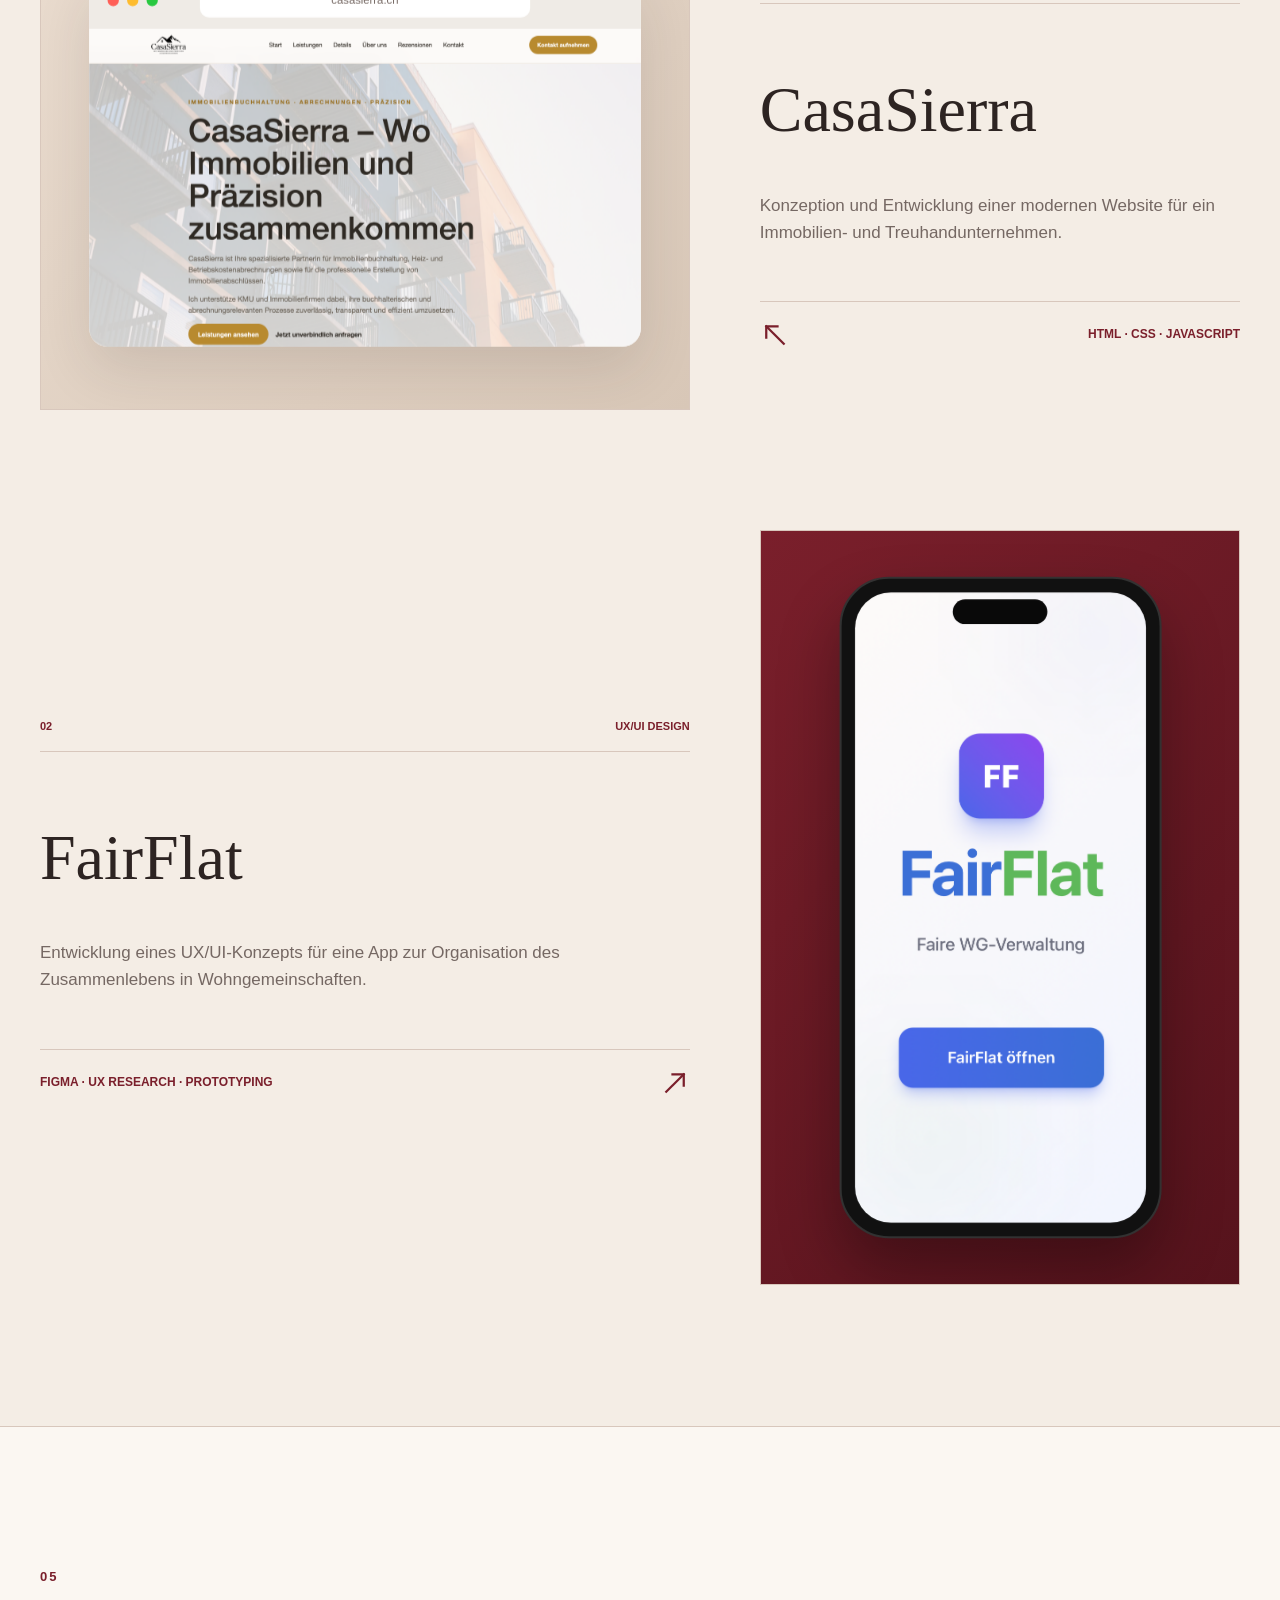
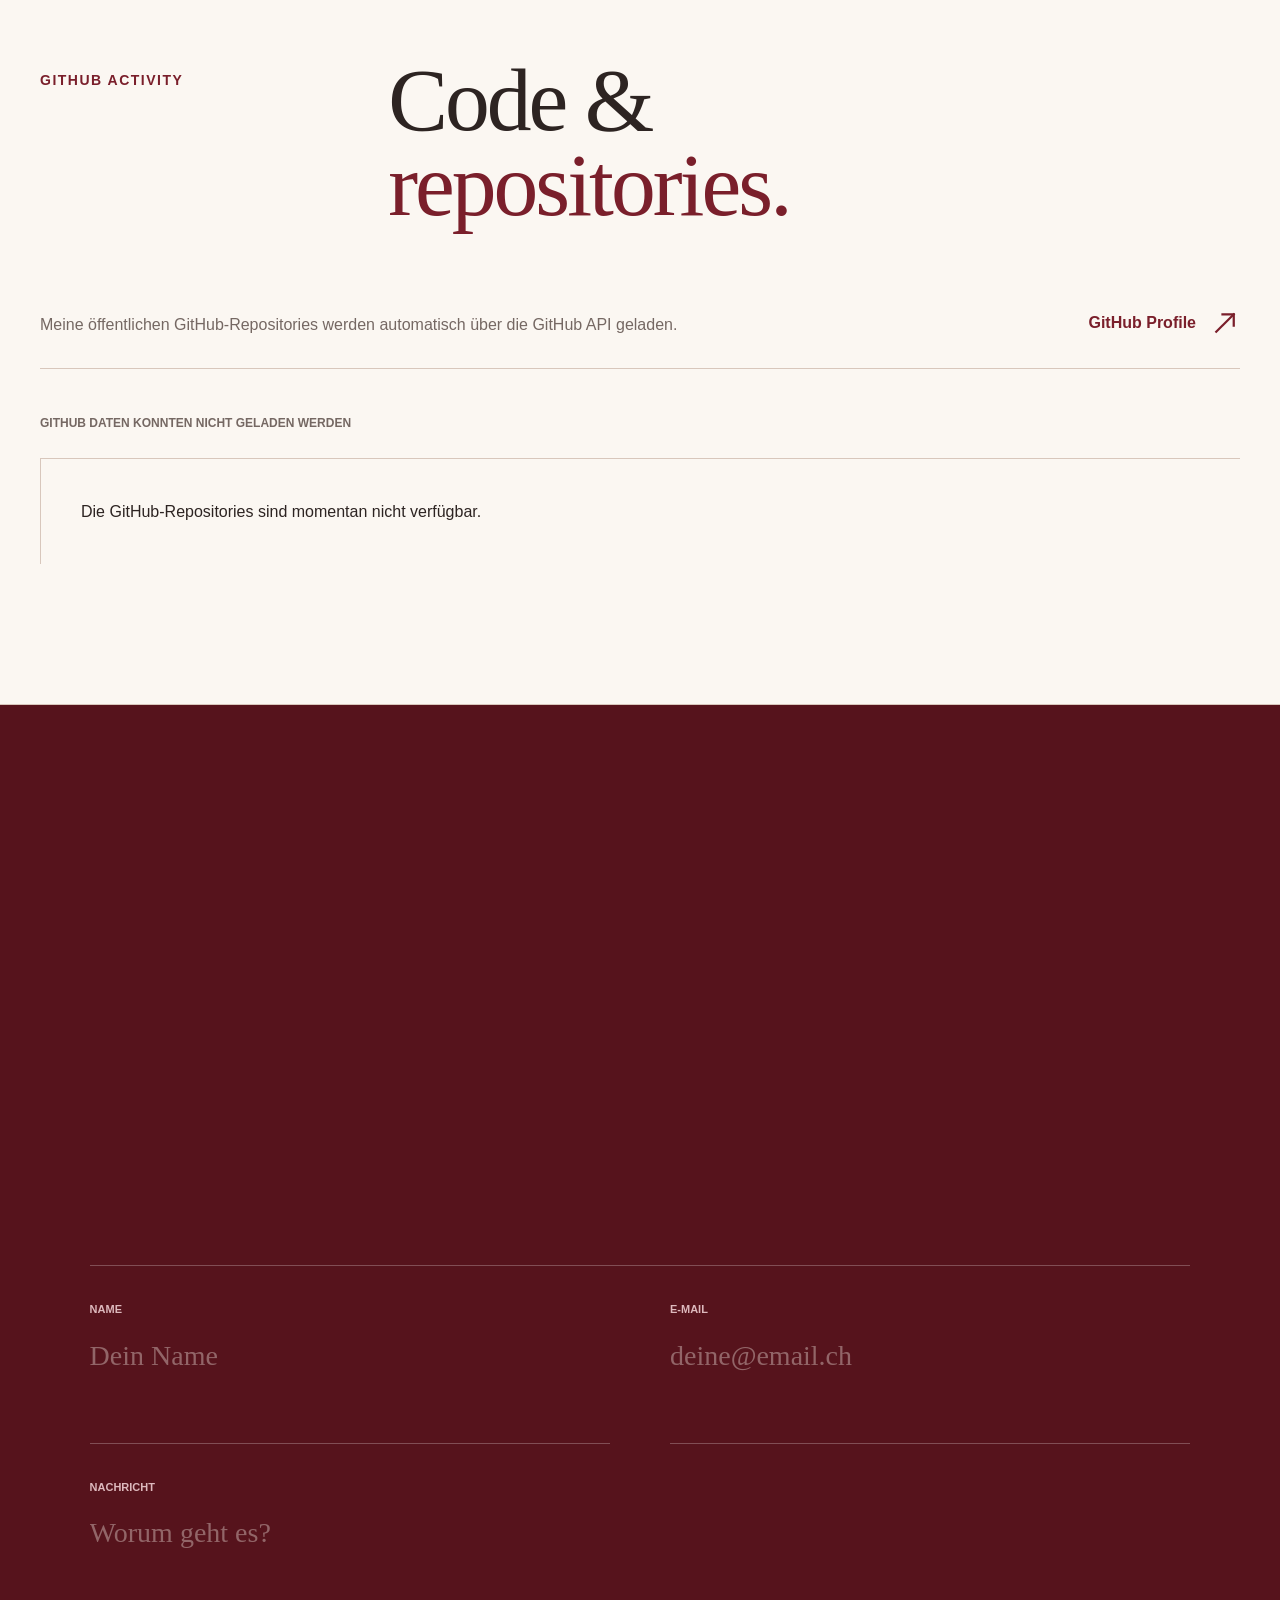
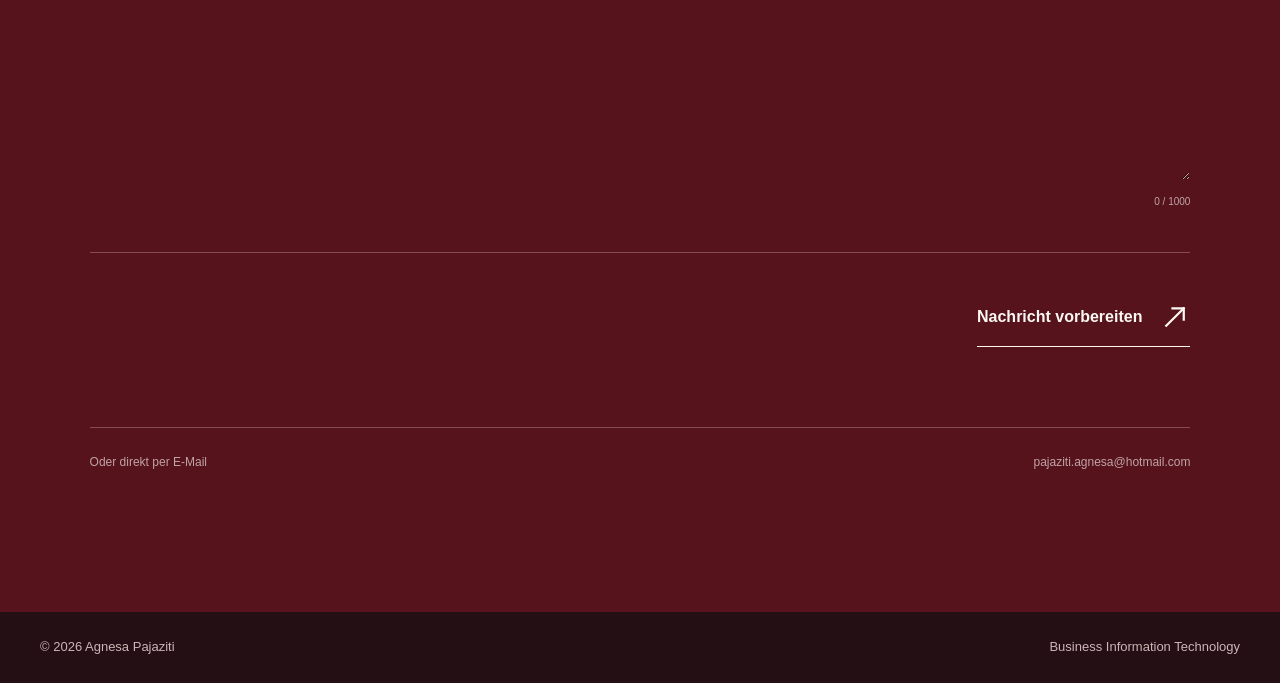
==== commit c2ff5921: "Add experience and creative hero structure Added a professional experience section, floating hero ca" ====
--- a/index.html
+++ b/index.html
@@ -16,14 +16,26 @@
 
     <title>Agnesa Pajaziti | Portfolio</title>
 
-    <link rel="stylesheet" href="style.css">
+    <link
+        rel="stylesheet"
+        href="style.css"
+    >
 </head>
 
 <body>
 
-    <!-- =========================
-         NAVIGATION
-    ========================== -->
+    <!-- CUSTOM CURSOR -->
+
+    <div
+        class="custom-cursor"
+        id="custom-cursor"
+        aria-hidden="true"
+    >
+        <span id="custom-cursor-text"></span>
+    </div>
+
+
+    <!-- HEADER -->
 
     <header class="site-header">
 
@@ -32,6 +44,7 @@
             <a
                 href="#home"
                 class="brand-block"
+                data-cursor="HOME"
             >
                 <span class="brand-subtitle">
                     Portfolio / 2026
@@ -51,6 +64,7 @@
                     aria-label="Navigation öffnen"
                     aria-expanded="false"
                     aria-controls="main-navigation"
+                    data-cursor="MENU"
                 >
                     <span></span>
                     <span></span>
@@ -64,11 +78,59 @@
                 class="nav-links"
                 id="main-navigation"
             >
-                <li><a href="#about">Biography</a></li>
-                <li><a href="#skills">Skills</a></li>
-                <li><a href="#projects">My Work</a></li>
-                <li><a href="#github">GitHub</a></li>
-                <li><a href="#contact">Contact</a></li>
+                <li>
+                    <a
+                        href="#about"
+                        data-cursor="OPEN"
+                    >
+                        Biography
+                    </a>
+                </li>
+
+                <li>
+                    <a
+                        href="#experience"
+                        data-cursor="OPEN"
+                    >
+                        Experience
+                    </a>
+                </li>
+
+                <li>
+                    <a
+                        href="#skills"
+                        data-cursor="OPEN"
+                    >
+                        Skills
+                    </a>
+                </li>
+
+                <li>
+                    <a
+                        href="#projects"
+                        data-cursor="OPEN"
+                    >
+                        My Work
+                    </a>
+                </li>
+
+                <li>
+                    <a
+                        href="#github"
+                        data-cursor="OPEN"
+                    >
+                        GitHub
+                    </a>
+                </li>
+
+                <li>
+                    <a
+                        href="#contact"
+                        data-cursor="OPEN"
+                    >
+                        Contact
+                    </a>
+                </li>
             </ul>
 
         </nav>
@@ -78,9 +140,7 @@
 
     <main>
 
-        <!-- =========================
-             HERO
-        ========================== -->
+        <!-- HERO -->
 
         <section
             id="home"
@@ -88,14 +148,18 @@
         >
 
             <div
-                class="hero-orb hero-orb-one"
+                class="hero-background-word"
+                aria-hidden="true"
+            >
+                AP
+            </div>
+
+
+            <div
+                class="hero-orb"
                 aria-hidden="true"
             ></div>
 
-            <div
-                class="hero-orb hero-orb-two"
-                aria-hidden="true"
-            ></div>
 
             <div
                 class="hero-grid-decoration"
@@ -105,43 +169,109 @@
 
             <div class="hero-main">
 
-                <p class="hero-label">
-                    Business Information Technology
-                </p>
-
-                <h1>
-                    Agnesa
-
-                    <span>
-                        Pajaziti
-                    </span>
-                </h1>
-
-
-                <div class="hero-bottom">
-
-                    <p class="hero-description">
-                        Ich verbinde Business und Technologie und interessiere
-                        mich besonders für Webentwicklung, UX/UI,
-                        digitale Prozesse und innovative Lösungen.
+                <div class="hero-copy">
+
+                    <p class="hero-label">
+                        Business Information Technology
                     </p>
 
-
-                    <a
-                        href="#projects"
-                        class="hero-link"
-                    >
-                        Selected Work
-
-                        <svg
-                            class="arrow-icon"
-                            viewBox="0 0 24 24"
-                            aria-hidden="true"
+                    <h1>
+                        Agnesa
+
+                        <span>
+                            Pajaziti
+                        </span>
+                    </h1>
+
+
+                    <div class="hero-bottom">
+
+                        <p class="hero-description">
+                            Ich verbinde Business und Technologie und interessiere
+                            mich besonders für Webentwicklung, UX/UI,
+                            digitale Prozesse und innovative Lösungen.
+                        </p>
+
+
+                        <a
+                            href="#projects"
+                            class="hero-link"
+                            data-cursor="VIEW"
                         >
-                            <path d="M5 5 L19 19"></path>
-                            <path d="M10 19 H19 V10"></path>
-                        </svg>
-                    </a>
+                            Selected Work
+
+                            <svg
+                                class="arrow-icon"
+                                viewBox="0 0 24 24"
+                                aria-hidden="true"
+                            >
+                                <path d="M5 5 L19 19"></path>
+                                <path d="M10 19 H19 V10"></path>
+                            </svg>
+                        </a>
+
+                    </div>
+
+                </div>
+
+
+                <!-- FLOATING CARDS -->
+
+                <div
+                    class="hero-cards"
+                    id="hero-cards"
+                    aria-hidden="true"
+                >
+
+                    <article class="hero-card hero-card-one">
+
+                        <span>
+                            01
+                        </span>
+
+                        <p>
+                            Business IT
+                        </p>
+
+                        <strong>
+                            BFH
+                        </strong>
+
+                    </article>
+
+
+                    <article class="hero-card hero-card-two">
+
+                        <span>
+                            02
+                        </span>
+
+                        <p>
+                            UX / UI
+                        </p>
+
+                        <strong>
+                            Figma · Research
+                        </strong>
+
+                    </article>
+
+
+                    <article class="hero-card hero-card-three">
+
+                        <span>
+                            03
+                        </span>
+
+                        <p>
+                            Development
+                        </p>
+
+                        <strong>
+                            HTML · CSS · JS
+                        </strong>
+
+                    </article>
 
                 </div>
 
@@ -150,9 +280,7 @@
         </section>
 
 
-        <!-- =========================
-             EDITORIAL TICKER
-        ========================== -->
+        <!-- TICKER -->
 
         <section
             class="ticker-section"
@@ -164,34 +292,43 @@
                 <div class="ticker-content">
 
                     <span>Business</span>
-                    <span class="ticker-dot">●</span>
+                    <i>●</i>
+
+                    <span class="ticker-outline">
+                        Technology
+                    </span>
+                    <i>●</i>
+
+                    <span>UX/UI</span>
+                    <i>●</i>
+
+                    <span class="ticker-outline">
+                        Digital Transformation
+                    </span>
+                    <i>●</i>
+
+                    <span>Web Development</span>
+                    <i>●</i>
+
+                    <span class="ticker-outline">
+                        Business
+                    </span>
+                    <i>●</i>
 
                     <span>Technology</span>
-                    <span class="ticker-dot">●</span>
-
-                    <span>UX/UI</span>
-                    <span class="ticker-dot">●</span>
+                    <i>●</i>
+
+                    <span class="ticker-outline">
+                        UX/UI
+                    </span>
+                    <i>●</i>
 
                     <span>Digital Transformation</span>
-                    <span class="ticker-dot">●</span>
-
-                    <span>Web Development</span>
-                    <span class="ticker-dot">●</span>
-
-                    <span>Business</span>
-                    <span class="ticker-dot">●</span>
-
-                    <span>Technology</span>
-                    <span class="ticker-dot">●</span>
-
-                    <span>UX/UI</span>
-                    <span class="ticker-dot">●</span>
-
-                    <span>Digital Transformation</span>
-                    <span class="ticker-dot">●</span>
-
-                    <span>Web Development</span>
-                    <span class="ticker-dot">●</span>
+                    <i>●</i>
+
+                    <span class="ticker-outline">
+                        Web Development
+                    </span>
 
                 </div>
 
@@ -200,9 +337,7 @@
         </section>
 
 
-        <!-- =========================
-             BIOGRAPHY
-        ========================== -->
+        <!-- BIOGRAPHY -->
 
         <section
             id="about"
@@ -235,10 +370,7 @@
 
                 <div class="bio-image-column">
 
-                    <div
-                        class="bio-image-frame parallax-element"
-                        data-parallax-speed="0.10"
-                    >
+                    <div class="bio-image-frame">
 
                         <img
                             src="Pajaziti_Agnesa_paz_10922_bea.jpg"
@@ -246,6 +378,13 @@
                             class="bio-image"
                         >
 
+                        <div
+                            class="image-number"
+                            aria-hidden="true"
+                        >
+                            AP
+                        </div>
+
                     </div>
 
 
@@ -288,6 +427,27 @@
 
                     </div>
 
+
+                    <div class="bio-tags">
+
+                        <span>
+                            Business
+                        </span>
+
+                        <span>
+                            Technology
+                        </span>
+
+                        <span>
+                            UX/UI
+                        </span>
+
+                        <span>
+                            Digital Projects
+                        </span>
+
+                    </div>
+
                 </div>
 
             </div>
@@ -295,9 +455,234 @@
         </section>
 
 
-        <!-- =========================
-             SKILLS
-        ========================== -->
+        <!-- EXPERIENCE -->
+
+        <section
+            id="experience"
+            class="experience-section"
+        >
+
+            <div class="experience-inner">
+
+                <div class="section-number">
+                    02
+                </div>
+
+
+                <div class="section-heading">
+
+                    <p>
+                        Experience
+                    </p>
+
+                    <h2>
+                        Where business
+
+                        <span>
+                            becomes practice.
+                        </span>
+                    </h2>
+
+                </div>
+
+
+                <div class="experience-grid">
+
+                    <!-- CURRENT -->
+
+                    <article
+                        class="experience-card experience-current"
+                        data-cursor="CURRENT"
+                    >
+
+                        <div class="experience-top">
+
+                            <span class="experience-period">
+                                10/2025 — Today
+                            </span>
+
+                            <span class="experience-status">
+                                Current
+                            </span>
+
+                        </div>
+
+
+                        <div class="experience-company">
+                            Valiant Bank
+                        </div>
+
+
+                        <h3>
+                            Fachspezialistin
+                            <span>E-Banking</span>
+                        </h3>
+
+
+                        <p>
+                            Betreuung komplexer E-Banking-Themen im
+                            3rd-Level-Support sowie Mitarbeit bei digitalen
+                            Projekten, Tests und Optimierungen.
+                        </p>
+
+
+                        <div class="experience-tags">
+
+                            <span>
+                                E-Banking
+                            </span>
+
+                            <span>
+                                QA / Testing
+                            </span>
+
+                            <span>
+                                Payments
+                            </span>
+
+                            <span>
+                                UX
+                            </span>
+
+                        </div>
+
+                    </article>
+
+
+                    <!-- ROBERT PFISTER -->
+
+                    <article
+                        class="experience-card"
+                        data-cursor="VIEW"
+                    >
+
+                        <div class="experience-top">
+
+                            <span class="experience-period">
+                                06/2024 — 09/2025
+                            </span>
+
+                            <span>
+                                02
+                            </span>
+
+                        </div>
+
+
+                        <div class="experience-company">
+                            Robert Pfister AG
+                        </div>
+
+
+                        <h3>
+                            Sachbearbeitung
+                            <span>Buchhaltung & IT</span>
+                        </h3>
+
+
+                        <p>
+                            Mitarbeit in der Finanzbuchhaltung sowie
+                            Unterstützung bei digitalen Systemen,
+                            ERP-Prozessen und internen IT-Themen.
+                        </p>
+
+
+                        <div class="experience-tags">
+
+                            <span>
+                                Finance
+                            </span>
+
+                            <span>
+                                ERP
+                            </span>
+
+                            <span>
+                                IT
+                            </span>
+
+                            <span>
+                                Processes
+                            </span>
+
+                        </div>
+
+                    </article>
+
+
+                    <!-- UNIA -->
+
+                    <article
+                        class="experience-card"
+                        data-cursor="VIEW"
+                    >
+
+                        <div class="experience-top">
+
+                            <span class="experience-period">
+                                Until 05/2024
+                            </span>
+
+                            <span>
+                                03
+                            </span>
+
+                        </div>
+
+
+                        <div class="experience-company">
+                            Unia
+                        </div>
+
+
+                        <h3>
+                            Kundenservice
+                            <span>& Zahlstelle ALV</span>
+                        </h3>
+
+
+                        <p>
+                            Kundenbetreuung und Bearbeitung administrativer
+                            Anliegen im Umfeld der Arbeitslosenversicherung.
+                        </p>
+
+
+                        <div class="experience-tags">
+
+                            <span>
+                                Customer Service
+                            </span>
+
+                            <span>
+                                Administration
+                            </span>
+
+                        </div>
+
+                    </article>
+
+                </div>
+
+
+                <div class="experience-footer">
+
+                    <p>
+                        Mein vollständiger Lebenslauf kann später direkt
+                        als PDF eingebunden werden.
+                    </p>
+
+                    <span>
+                        CV / Coming soon
+                    </span>
+
+                </div>
+
+            </div>
+
+        </section>
+
+
+        <!-- SKILLS -->
 
         <section
             id="skills"
@@ -305,7 +690,7 @@
         >
 
             <div class="section-number">
-                02
+                03
             </div>
 
 
@@ -330,6 +715,10 @@
 
                 <article class="skill-item">
 
+                    <span class="skill-background-number">
+                        01
+                    </span>
+
                     <span class="skill-number">
                         01
                     </span>
@@ -347,6 +736,10 @@
 
                 <article class="skill-item">
 
+                    <span class="skill-background-number">
+                        02
+                    </span>
+
                     <span class="skill-number">
                         02
                     </span>
@@ -364,6 +757,10 @@
 
                 <article class="skill-item">
 
+                    <span class="skill-background-number">
+                        03
+                    </span>
+
                     <span class="skill-number">
                         03
                     </span>
@@ -381,6 +778,10 @@
 
                 <article class="skill-item">
 
+                    <span class="skill-background-number">
+                        04
+                    </span>
+
                     <span class="skill-number">
                         04
                     </span>
@@ -400,9 +801,7 @@
         </section>
 
 
-        <!-- =========================
-             PROJECTS
-        ========================== -->
+        <!-- PROJECTS -->
 
         <section
             id="projects"
@@ -410,7 +809,7 @@
         >
 
             <div class="section-number">
-                03
+                04
             </div>
 
 
@@ -439,9 +838,7 @@
         </section>
 
 
-        <!-- =========================
-             GITHUB
-        ========================== -->
+        <!-- GITHUB -->
 
         <section
             id="github"
@@ -451,7 +848,7 @@
             <div class="github-inner">
 
                 <div class="section-number">
-                    04
+                    05
                 </div>
 
 
@@ -485,6 +882,7 @@
                         target="_blank"
                         rel="noopener noreferrer"
                         class="github-profile-link"
+                        data-cursor="OPEN"
                     >
                         GitHub Profile
 
@@ -520,9 +918,7 @@
         </section>
 
 
-        <!-- =========================
-             CONTACT
-        ========================== -->
+        <!-- CONTACT -->
 
         <section
             id="contact"
@@ -534,7 +930,7 @@
                 <div class="contact-header">
 
                     <p class="contact-label">
-                        05 / Let’s connect
+                        06 / Let’s connect
                     </p>
 
                     <h2>
@@ -570,9 +966,7 @@
                             type="text"
                             id="contact-name"
                             name="name"
-                            autocomplete="name"
                             placeholder="Dein Name"
-                            aria-describedby="name-error"
                         >
 
                         <p
@@ -593,9 +987,7 @@
                             type="email"
                             id="contact-email"
                             name="email"
-                            autocomplete="email"
                             placeholder="deine@email.ch"
-                            aria-describedby="email-error"
                         >
 
                         <p
@@ -617,7 +1009,6 @@
                             name="message"
                             rows="6"
                             placeholder="Worum geht es?"
-                            aria-describedby="message-error"
                         ></textarea>
 
                         <div class="message-meta">
@@ -651,6 +1042,7 @@
                         <button
                             type="submit"
                             class="contact-submit"
+                            data-cursor="SEND"
                         >
                             Nachricht vorbereiten
 
@@ -675,7 +1067,10 @@
                         Oder direkt per E-Mail
                     </span>
 
-                    <a href="mailto:pajaziti.agnesa@hotmail.com">
+                    <a
+                        href="mailto:pajaziti.agnesa@hotmail.com"
+                        data-cursor="MAIL"
+                    >
                         pajaziti.agnesa@hotmail.com
                     </a>
 
@@ -688,9 +1083,7 @@
     </main>
 
 
-    <!-- =========================
-         PROJECT MODAL
-    ========================== -->
+    <!-- PROJECT MODAL -->
 
     <div
         class="project-modal"
@@ -708,36 +1101,27 @@
             class="project-modal-dialog"
             role="dialog"
             aria-modal="true"
-            aria-labelledby="modal-project-title"
         >
 
             <button
                 class="project-modal-close"
                 type="button"
-                aria-label="Projektansicht schliessen"
                 data-modal-close
             >
-                <span></span>
-                <span></span>
+                ×
             </button>
 
 
             <div class="project-modal-meta">
 
-                <span id="modal-project-number">
-                    01
-                </span>
-
-                <span id="modal-project-category">
-                    Web Development
-                </span>
-
-            </div>
-
-
-            <h2 id="modal-project-title">
-                Projekt
-            </h2>
+                <span id="modal-project-number"></span>
+
+                <span id="modal-project-category"></span>
+
+            </div>
+
+
+            <h2 id="modal-project-title"></h2>
 
 
             <p
@@ -750,7 +1134,7 @@
 
                 <article class="modal-detail">
 
-                    <span class="modal-detail-number">
+                    <span>
                         01
                     </span>
 
@@ -765,7 +1149,7 @@
 
                 <article class="modal-detail">
 
-                    <span class="modal-detail-number">
+                    <span>
                         02
                     </span>
 
@@ -780,7 +1164,7 @@
 
                 <article class="modal-detail">
 
-                    <span class="modal-detail-number">
+                    <span>
                         03
                     </span>
 
@@ -810,8 +1194,6 @@
     </div>
 
 
-    <!-- FOOTER -->
-
     <footer>
 
         <p>
--- a/style.css
+++ b/style.css
@@ -25,7 +25,9 @@
 }
 
 
-/* RESET */
+/* =========================
+   RESET
+========================= */
 
 * {
     box-sizing: border-box;
@@ -42,6 +44,7 @@
     background-color: var(--cream);
     color: var(--text);
     line-height: 1.6;
+    overflow-x: hidden;
 }
 
 body.menu-open,
@@ -65,7 +68,9 @@
 }
 
 
-/* HEADER */
+/* =========================
+   HEADER
+========================= */
 
 .site-header {
     position: fixed;
@@ -83,21 +88,29 @@
         1px solid
         rgba(122, 31, 43, 0.14);
 
-    backdrop-filter: blur(14px);
-    -webkit-backdrop-filter: blur(14px);
+    backdrop-filter:
+        blur(14px);
+
+    -webkit-backdrop-filter:
+        blur(14px);
 }
 
 .navbar {
-    max-width: var(--max-width);
-    min-height: var(--header-height);
-
-    margin: 0 auto;
+    max-width:
+        var(--max-width);
+
+    min-height:
+        var(--header-height);
+
+    margin:
+        0 auto;
 
     padding:
         16px
         40px;
 
-    display: flex;
+    display:
+        flex;
 
     justify-content:
         space-between;
@@ -107,7 +120,8 @@
 }
 
 .brand-block {
-    display: flex;
+    display:
+        flex;
 
     align-items:
         center;
@@ -140,10 +154,13 @@
 }
 
 
-/* MENU */
+/* =========================
+   MENU
+========================= */
 
 .menu-area {
-    display: flex;
+    display:
+        flex;
 
     align-items:
         center;
@@ -170,9 +187,11 @@
 }
 
 .menu-toggle {
-    display: block;
-
-    position: relative;
+    display:
+        block;
+
+    position:
+        relative;
 
     width:
         44px;
@@ -270,10 +289,13 @@
 }
 
 
-/* NAVIGATION */
+/* =========================
+   NAVIGATION
+========================= */
 
 .nav-links {
-    position: fixed;
+    position:
+        fixed;
 
     top:
         var(--header-height);
@@ -396,7 +418,9 @@
 }
 
 
-/* ARROWS */
+/* =========================
+   ARROWS
+========================= */
 
 .arrow-icon {
     width:
@@ -428,9 +452,14 @@
 }
 
 
-/* HERO */
+/* =========================
+   HERO
+========================= */
 
 .hero {
+    position:
+        relative;
+
     min-height:
         100vh;
 
@@ -445,16 +474,20 @@
     align-items:
         center;
 
-    background:
-        radial-gradient(
-            circle at 85% 35%,
-            rgba(122, 31, 43, 0.12),
-            transparent 32%
-        ),
+    overflow:
+        hidden;
+
+    background:
         var(--cream-light);
 }
 
 .hero-main {
+    position:
+        relative;
+
+    z-index:
+        4;
+
     max-width:
         var(--max-width);
 
@@ -464,6 +497,181 @@
     margin:
         0 auto;
 }
+
+
+/* HERO BACKGROUND ORBS */
+
+.hero-orb {
+    position:
+        absolute;
+
+    border-radius:
+        50%;
+
+    pointer-events:
+        none;
+
+    will-change:
+        transform;
+
+    transition:
+        transform 0.15s linear;
+}
+
+.hero-orb-one {
+    width:
+        520px;
+
+    height:
+        520px;
+
+    right:
+        -100px;
+
+    top:
+        13%;
+
+    background:
+        rgba(122, 31, 43, 0.12);
+
+    filter:
+        blur(1px);
+
+    animation:
+        orbFloatOne
+        11s
+        ease-in-out
+        infinite;
+}
+
+.hero-orb-two {
+    width:
+        270px;
+
+    height:
+        270px;
+
+    left:
+        8%;
+
+    bottom:
+        -95px;
+
+    border:
+        1px solid
+        rgba(122, 31, 43, 0.18);
+
+    background:
+        rgba(122, 31, 43, 0.025);
+
+    animation:
+        orbFloatTwo
+        14s
+        ease-in-out
+        infinite;
+}
+
+.hero-grid-decoration {
+    position:
+        absolute;
+
+    z-index:
+        1;
+
+    width:
+        340px;
+
+    height:
+        340px;
+
+    right:
+        8%;
+
+    top:
+        20%;
+
+    opacity:
+        0.18;
+
+    background-image:
+        linear-gradient(
+            rgba(122, 31, 43, 0.25)
+            1px,
+            transparent 1px
+        ),
+        linear-gradient(
+            90deg,
+            rgba(122, 31, 43, 0.25)
+            1px,
+            transparent 1px
+        );
+
+    background-size:
+        34px
+        34px;
+
+    mask-image:
+        linear-gradient(
+            to bottom,
+            black,
+            transparent
+        );
+
+    -webkit-mask-image:
+        linear-gradient(
+            to bottom,
+            black,
+            transparent
+        );
+}
+
+@keyframes orbFloatOne {
+
+    0%,
+    100% {
+        border-radius:
+            50%;
+    }
+
+    35% {
+        border-radius:
+            44%
+            56%
+            58%
+            42% /
+            48%
+            42%
+            58%
+            52%;
+    }
+
+    70% {
+        border-radius:
+            56%
+            44%
+            42%
+            58% /
+            46%
+            58%
+            42%
+            54%;
+    }
+}
+
+@keyframes orbFloatTwo {
+
+    0%,
+    100% {
+        transform:
+            translateY(0);
+    }
+
+    50% {
+        transform:
+            translateY(-28px);
+    }
+}
+
 
 .hero-label {
     margin-bottom:
@@ -509,6 +717,9 @@
 
     letter-spacing:
         -5px;
+
+    color:
+        var(--text);
 }
 
 .hero h1 span {
@@ -587,7 +798,110 @@
 }
 
 
-/* COMMON */
+/* =========================
+   EDITORIAL TICKER
+========================= */
+
+.ticker-section {
+    position:
+        relative;
+
+    z-index:
+        10;
+
+    overflow:
+        hidden;
+
+    padding:
+        22px 0;
+
+    background:
+        var(--burgundy);
+
+    color:
+        var(--cream-light);
+
+    border-top:
+        1px solid
+        rgba(255, 255, 255, 0.15);
+
+    border-bottom:
+        1px solid
+        rgba(255, 255, 255, 0.15);
+}
+
+.ticker-track {
+    width:
+        max-content;
+
+    animation:
+        tickerMove
+        32s
+        linear
+        infinite;
+}
+
+.ticker-content {
+    display:
+        flex;
+
+    align-items:
+        center;
+
+    gap:
+        30px;
+
+    padding-right:
+        30px;
+
+    white-space:
+        nowrap;
+
+    font-family:
+        Georgia,
+        "Times New Roman",
+        serif;
+
+    font-size:
+        22px;
+}
+
+.ticker-dot {
+    font-family:
+        Arial,
+        Helvetica,
+        sans-serif;
+
+    font-size:
+        8px;
+
+    color:
+        #d8b7ba;
+}
+
+.ticker-section:hover
+.ticker-track {
+    animation-play-state:
+        paused;
+}
+
+@keyframes tickerMove {
+
+    from {
+        transform:
+            translateX(0);
+    }
+
+    to {
+        transform:
+            translateX(-50%);
+    }
+}
+
+
+/* =========================
+   COMMON SECTIONS
+========================= */
 
 .editorial-section,
 .skills-section,
@@ -690,7 +1004,9 @@
 }
 
 
-/* BIOGRAPHY */
+/* =========================
+   BIOGRAPHY
+========================= */
 
 .bio-layout {
     display:
@@ -720,6 +1036,9 @@
 
     overflow:
         hidden;
+
+    will-change:
+        transform;
 }
 
 .bio-image-frame::before {
@@ -777,7 +1096,7 @@
 .bio-image-frame:hover
 .bio-image {
     transform:
-        scale(1.025);
+        scale(1.035);
 }
 
 .bio-image-caption {
@@ -862,7 +1181,9 @@
 }
 
 
-/* SKILLS */
+/* =========================
+   SKILLS
+========================= */
 
 .skills-section {
     max-width:
@@ -921,6 +1242,9 @@
 }
 
 .skill-item {
+    position:
+        relative;
+
     min-height:
         270px;
 
@@ -931,6 +1255,55 @@
     border-bottom:
         1px solid
         rgba(255, 255, 255, 0.25);
+
+    overflow:
+        hidden;
+
+    transition:
+        background-color 0.35s ease,
+        padding-left 0.35s ease;
+}
+
+.skill-item::after {
+    content:
+        "";
+
+    position:
+        absolute;
+
+    width:
+        180px;
+
+    height:
+        180px;
+
+    right:
+        -100px;
+
+    bottom:
+        -100px;
+
+    border-radius:
+        50%;
+
+    background:
+        rgba(255, 255, 255, 0.06);
+
+    transition:
+        transform 0.45s ease;
+}
+
+.skill-item:hover {
+    background:
+        rgba(255, 255, 255, 0.045);
+
+    padding-left:
+        40px;
+}
+
+.skill-item:hover::after {
+    transform:
+        scale(1.5);
 }
 
 .skill-item:nth-child(odd) {
@@ -975,7 +1348,9 @@
 }
 
 
-/* PROJECTS */
+/* =========================
+   PROJECTS
+========================= */
 
 .project-showcase {
     display:
@@ -1047,25 +1422,33 @@
         1px solid
         var(--line);
 
+    transform-style:
+        preserve-3d;
+
+    perspective:
+        1000px;
+
+    will-change:
+        transform;
+
     transition:
-        transform 0.45s ease,
-        box-shadow 0.45s ease;
+        transform 0.18s ease-out,
+        box-shadow 0.35s ease;
 }
 
 .project-feature:hover
 .project-visual {
-    transform:
-        translateY(-8px);
-
     box-shadow:
         0
-        25px
+        28px
         60px
-        rgba(45, 36, 34, 0.12);
-}
-
-
-/* CASA */
+        rgba(45, 36, 34, 0.14);
+}
+
+
+/* =========================
+   CASA SIERRA
+========================= */
 
 .project-visual-casasierra {
     background:
@@ -1097,6 +1480,19 @@
         22px
         55px
         rgba(45, 36, 34, 0.12);
+
+    transform:
+        translateZ(25px);
+
+    transition:
+        transform 0.3s ease;
+}
+
+.project-feature:hover
+.browser-mockup {
+    transform:
+        translateZ(40px)
+        scale(1.01);
 }
 
 .browser-topbar {
@@ -1194,7 +1590,9 @@
 }
 
 
-/* FAIRFLAT */
+/* =========================
+   FAIRFLAT
+========================= */
 
 .project-visual-fairflat {
     background:
@@ -1230,6 +1628,19 @@
         30px
         60px
         rgba(0, 0, 0, 0.32);
+
+    transform:
+        translateZ(28px);
+
+    transition:
+        transform 0.3s ease;
+}
+
+.project-feature:hover
+.fairflat-device {
+    transform:
+        translateZ(44px)
+        scale(1.02);
 }
 
 .fairflat-device-speaker {
@@ -1290,7 +1701,9 @@
 }
 
 
-/* PROJECT DETAILS */
+/* =========================
+   PROJECT DETAILS
+========================= */
 
 .project-meta {
     margin-bottom:
@@ -1424,7 +1837,9 @@
 }
 
 
-/* GITHUB */
+/* =========================
+   GITHUB
+========================= */
 
 .github-section {
     background:
@@ -1556,12 +1971,16 @@
 
     transition:
         transform 0.35s ease,
-        box-shadow 0.35s ease;
+        box-shadow 0.35s ease,
+        background-color 0.35s ease;
 }
 
 .github-card:hover {
     transform:
-        translateY(-6px);
+        translateY(-8px);
+
+    background:
+        var(--cream-light);
 
     box-shadow:
         0
@@ -1655,7 +2074,9 @@
 }
 
 
-/* CONTACT */
+/* =========================
+   CONTACT
+========================= */
 
 .contact-section {
     padding:
@@ -1742,7 +2163,9 @@
 }
 
 
-/* FORM */
+/* =========================
+   CONTACT FORM
+========================= */
 
 .contact-form {
     display:
@@ -1920,6 +2343,14 @@
 
     cursor:
         pointer;
+
+    transition:
+        gap 0.3s ease;
+}
+
+.contact-submit:hover {
+    gap:
+        28px;
 }
 
 .contact-direct {
@@ -2115,9 +2546,6 @@
 
     background:
         var(--burgundy);
-
-    transition:
-        background-color 0.3s ease;
 }
 
 .project-modal-close:hover
@@ -2169,9 +2597,6 @@
     text-transform:
         uppercase;
 
-    letter-spacing:
-        1px;
-
     color:
         var(--burgundy);
 }
@@ -2323,7 +2748,9 @@
 }
 
 
-/* FOOTER */
+/* =========================
+   FOOTER
+========================= */
 
 footer {
     padding:
@@ -2347,7 +2774,9 @@
 }
 
 
-/* TABLET */
+/* =========================
+   TABLET
+========================= */
 
 @media (max-width: 1024px) {
 
@@ -2365,6 +2794,11 @@
     .hero-link {
         justify-self:
             start;
+    }
+
+    .bio-layout {
+        gap:
+            45px;
     }
 
     .project-feature,
@@ -2401,7 +2835,9 @@
 }
 
 
-/* MOBILE */
+/* =========================
+   MOBILE
+========================= */
 
 @media (max-width: 768px) {
 
@@ -2439,11 +2875,47 @@
     .hero h1 {
         font-size:
             64px;
+
+        letter-spacing:
+            -3px;
     }
 
     .hero h1 span {
         margin-left:
             0;
+    }
+
+    .hero-orb-one {
+        width:
+            330px;
+
+        height:
+            330px;
+
+        right:
+            -140px;
+
+        top:
+            22%;
+    }
+
+    .hero-orb-two,
+    .hero-grid-decoration {
+        display:
+            none;
+    }
+
+    .ticker-section {
+        padding:
+            16px 0;
+    }
+
+    .ticker-content {
+        gap:
+            22px;
+
+        font-size:
+            18px;
     }
 
     .editorial-section,
@@ -2478,12 +2950,26 @@
             none;
     }
 
+    .skill-item:hover {
+        padding-left:
+            30px;
+    }
+
     .project-visual {
         min-height:
             360px;
 
         padding:
             25px;
+
+        transform:
+            none !important;
+    }
+
+    .browser-mockup,
+    .fairflat-device {
+        transform:
+            none !important;
     }
 
     .github-intro {
@@ -2560,7 +3046,43 @@
 }
 
 
-/* ANIMATIONS */
+/* =========================
+   SMALL MOBILE
+========================= */
+
+@media (max-width: 480px) {
+
+    .hero h1 {
+        font-size:
+            54px;
+    }
+
+    .section-heading h2 {
+        font-size:
+            46px;
+    }
+
+    .project-details h3 {
+        font-size:
+            42px;
+    }
+
+    .contact-header h2 {
+        font-size:
+            46px;
+    }
+
+    .form-group input,
+    .form-group textarea {
+        font-size:
+            23px;
+    }
+}
+
+
+/* =========================
+   REVEAL ANIMATION
+========================= */
 
 .reveal {
     opacity:
@@ -2603,7 +3125,9 @@
 }
 
 
-/* ACCESSIBILITY */
+/* =========================
+   ACCESSIBILITY
+========================= */
 
 @media (
     prefers-reduced-motion: reduce
@@ -2620,6 +3144,9 @@
 
         animation-duration:
             0.01ms !important;
+
+        animation-iteration-count:
+            1 !important;
     }
 
     .reveal,
@@ -2630,4 +3157,9 @@
         transform:
             none;
     }
-}
+
+    .ticker-track {
+        animation:
+            none;
+    }
+}
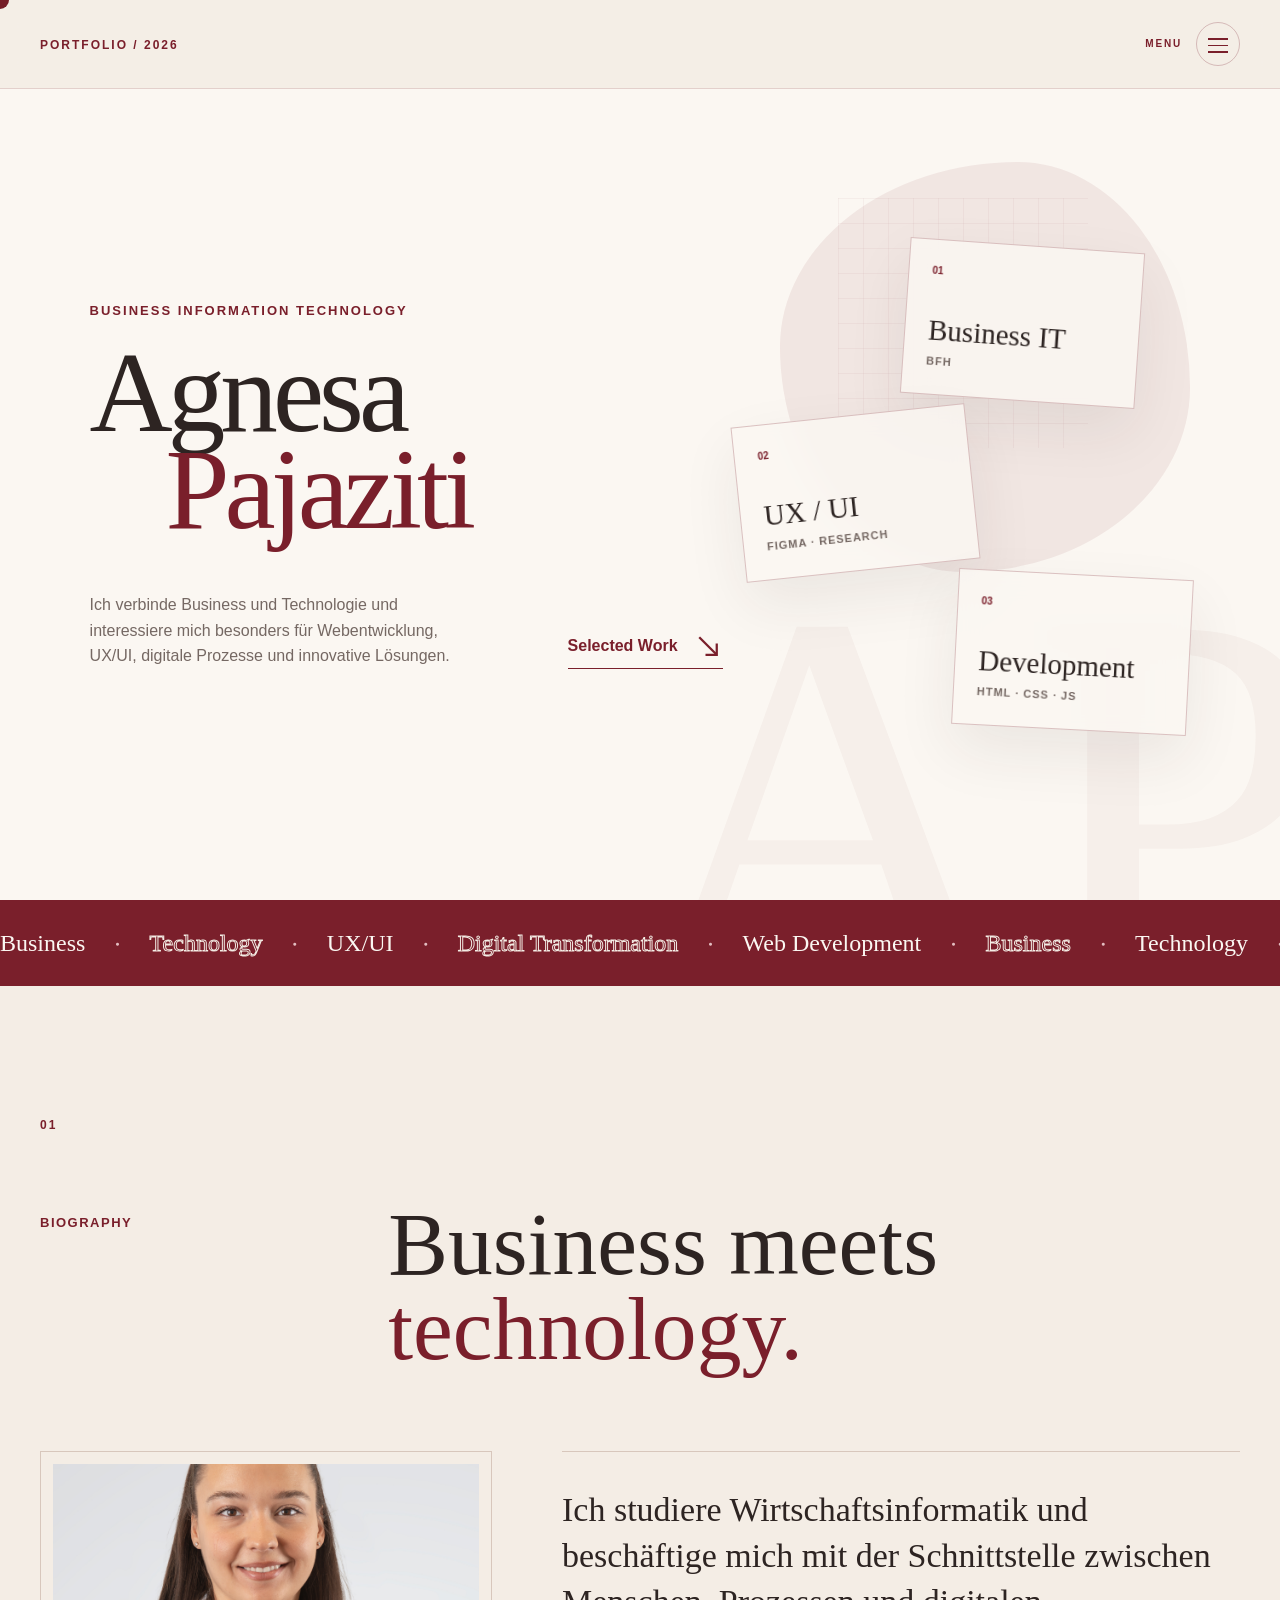
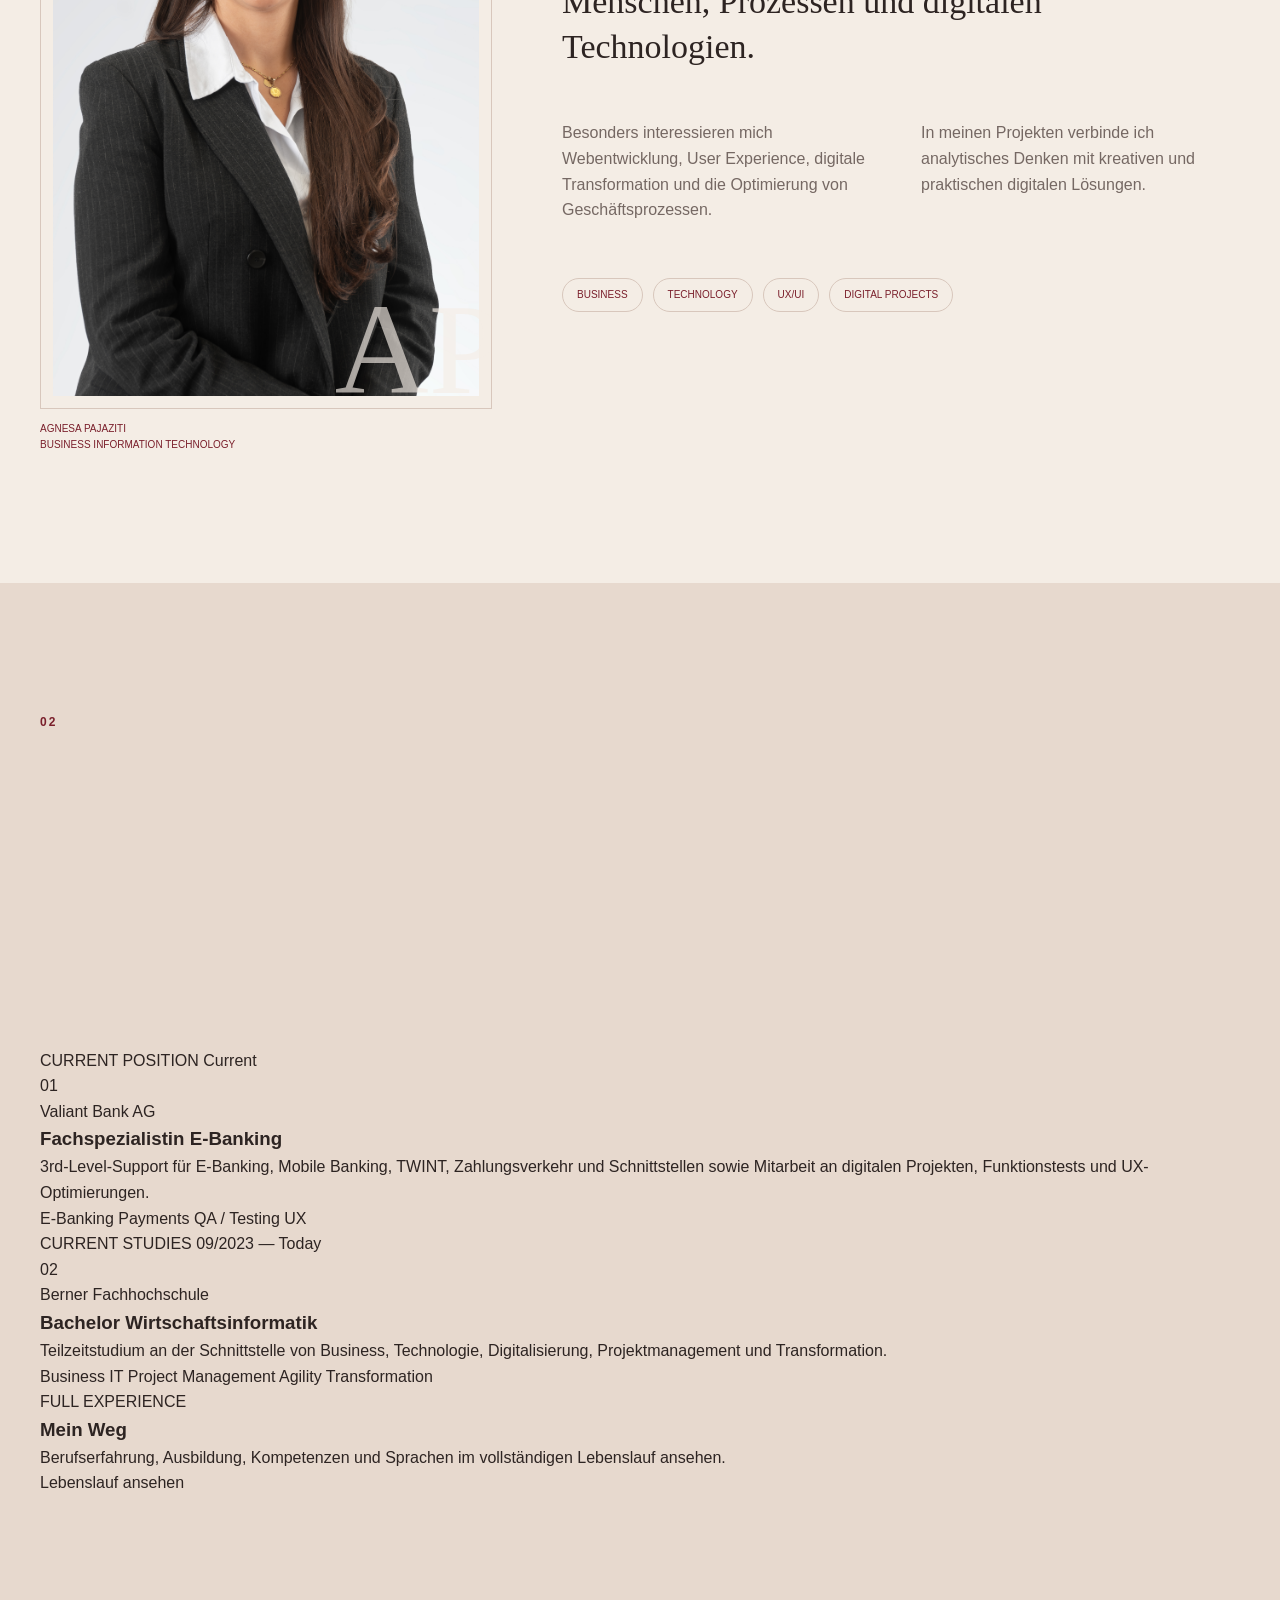
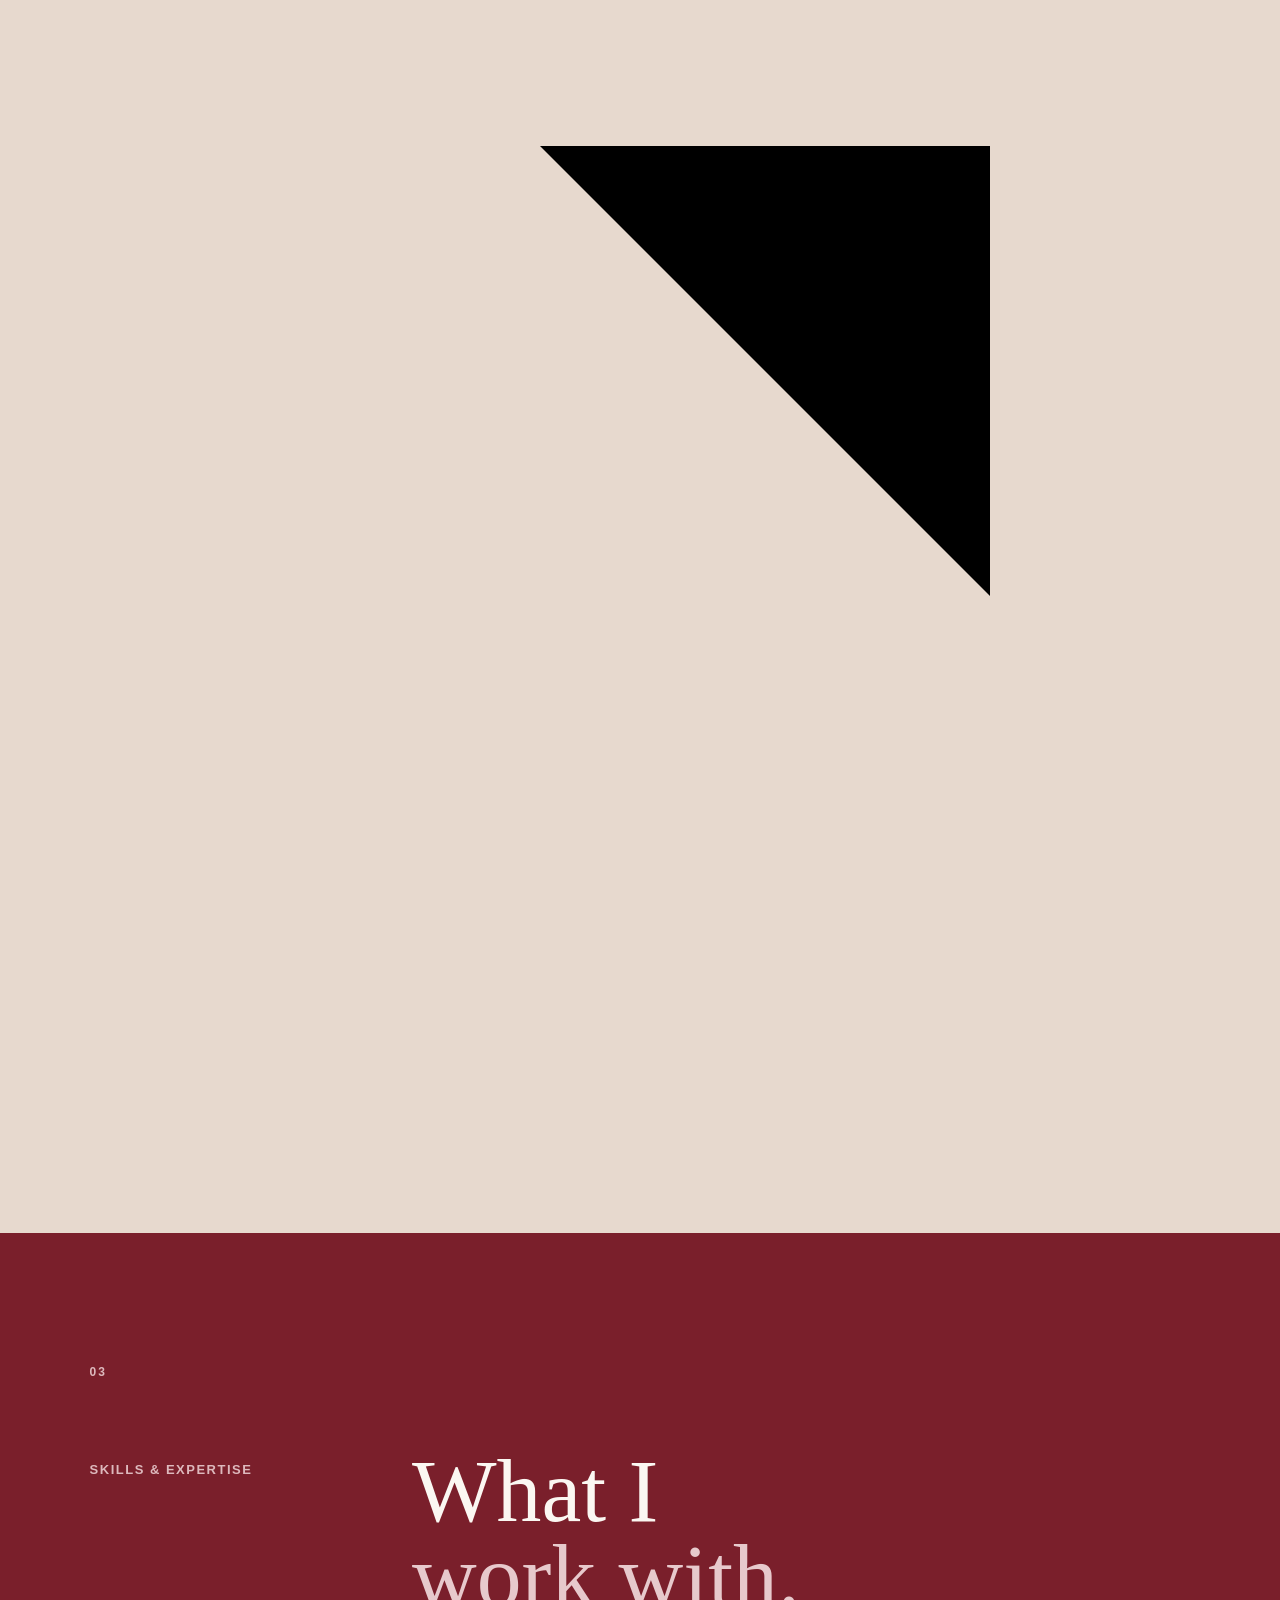
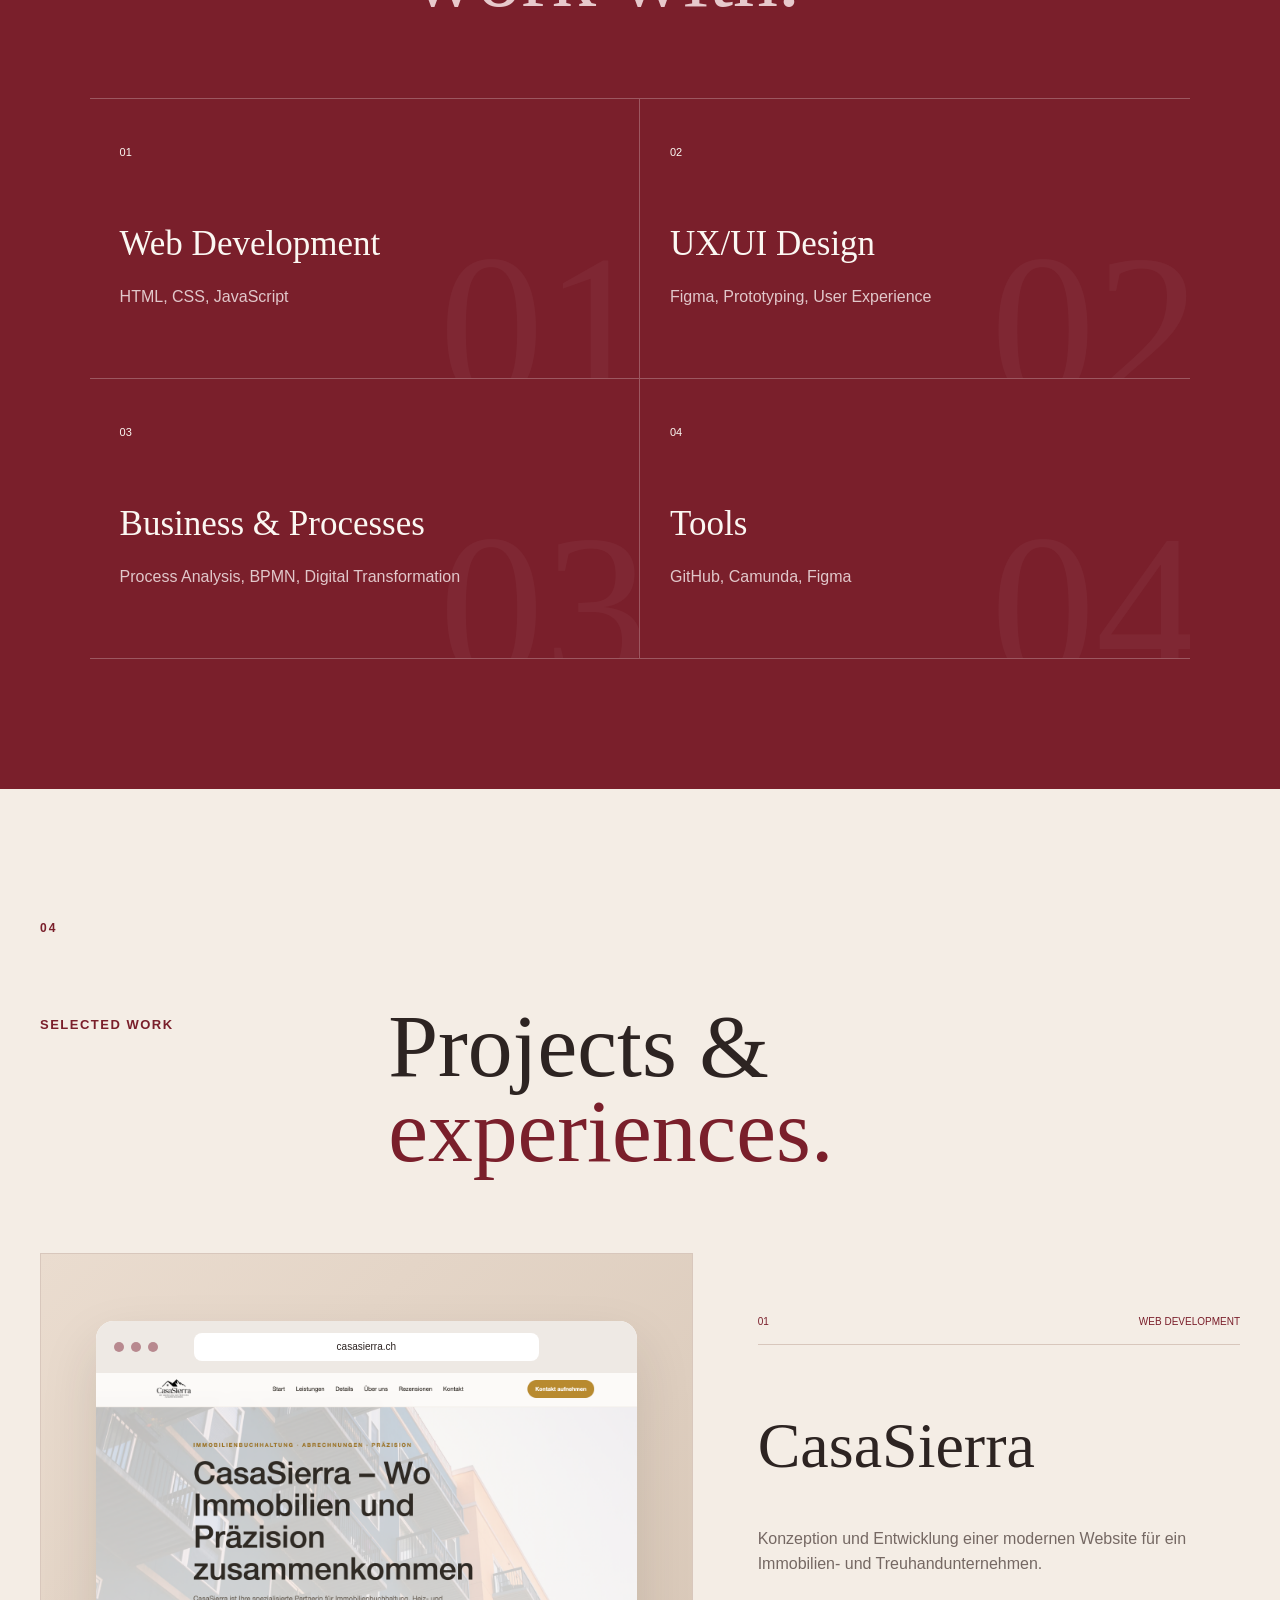
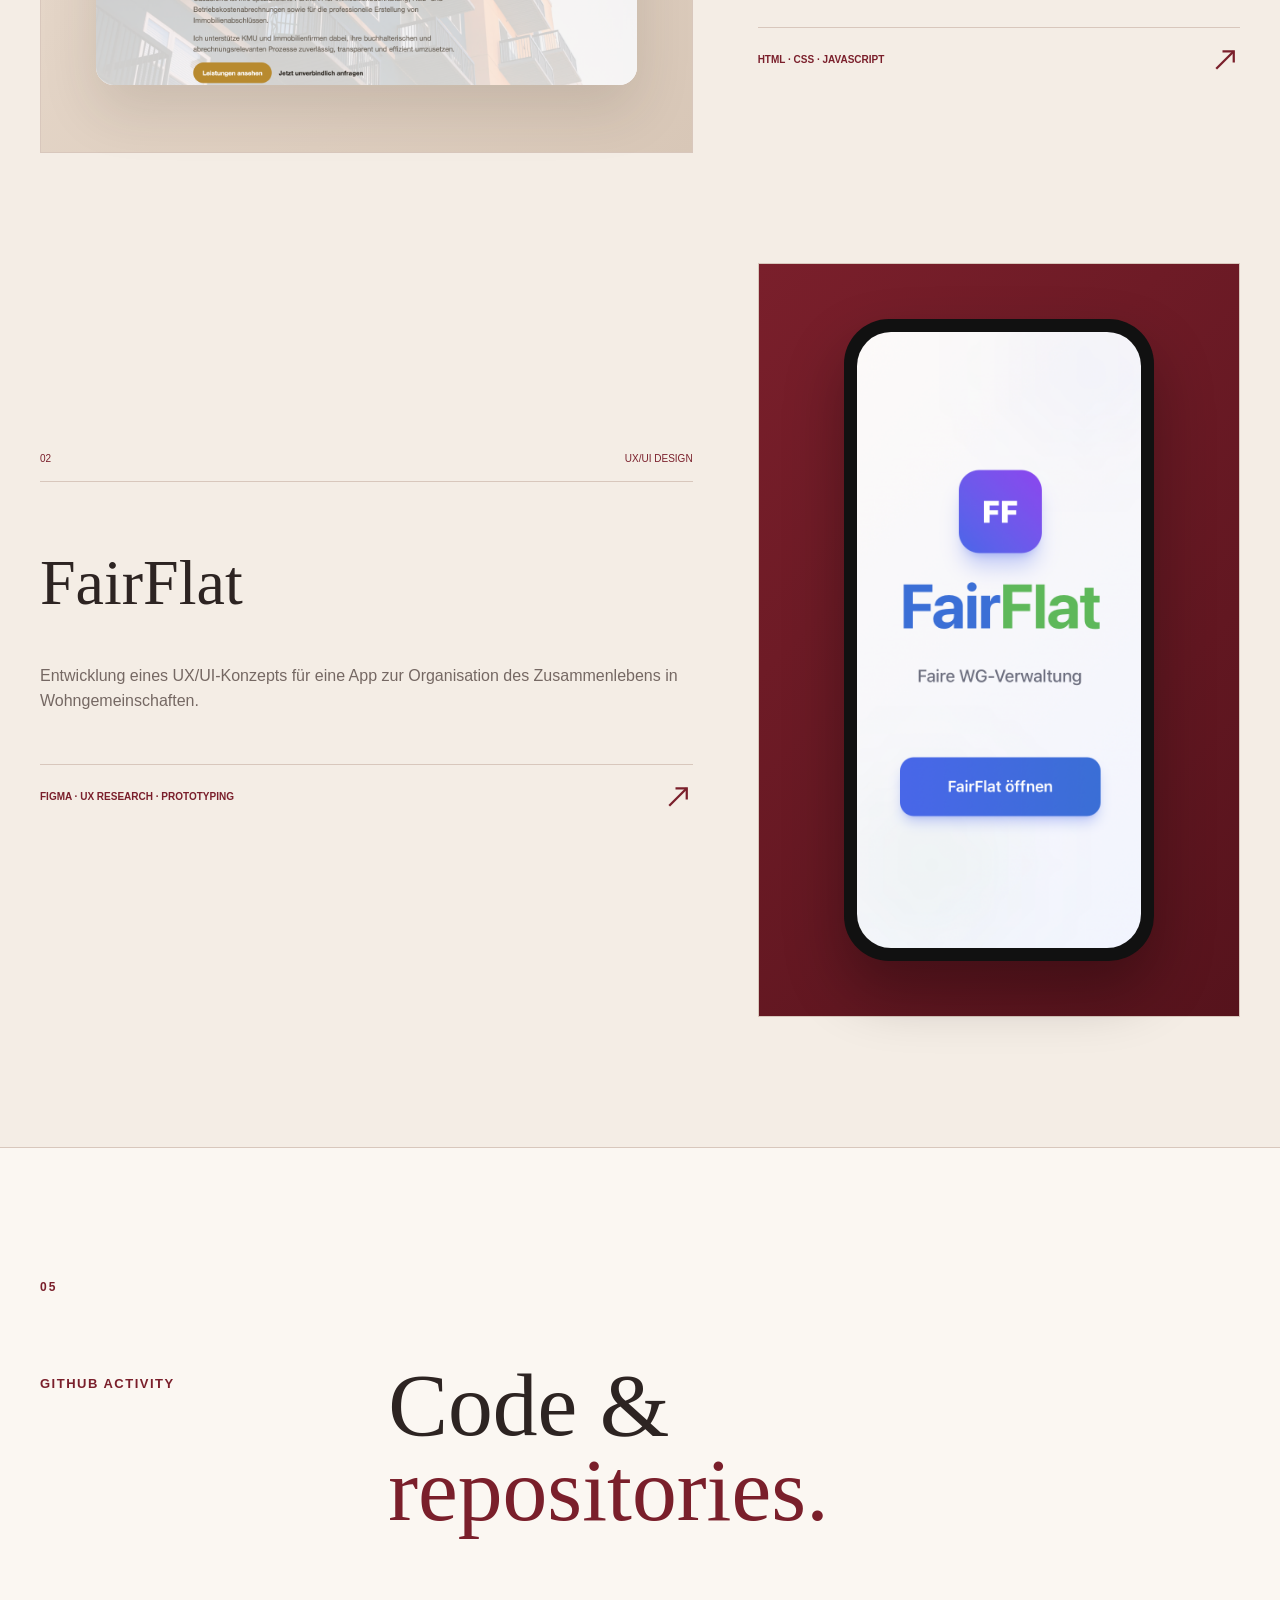
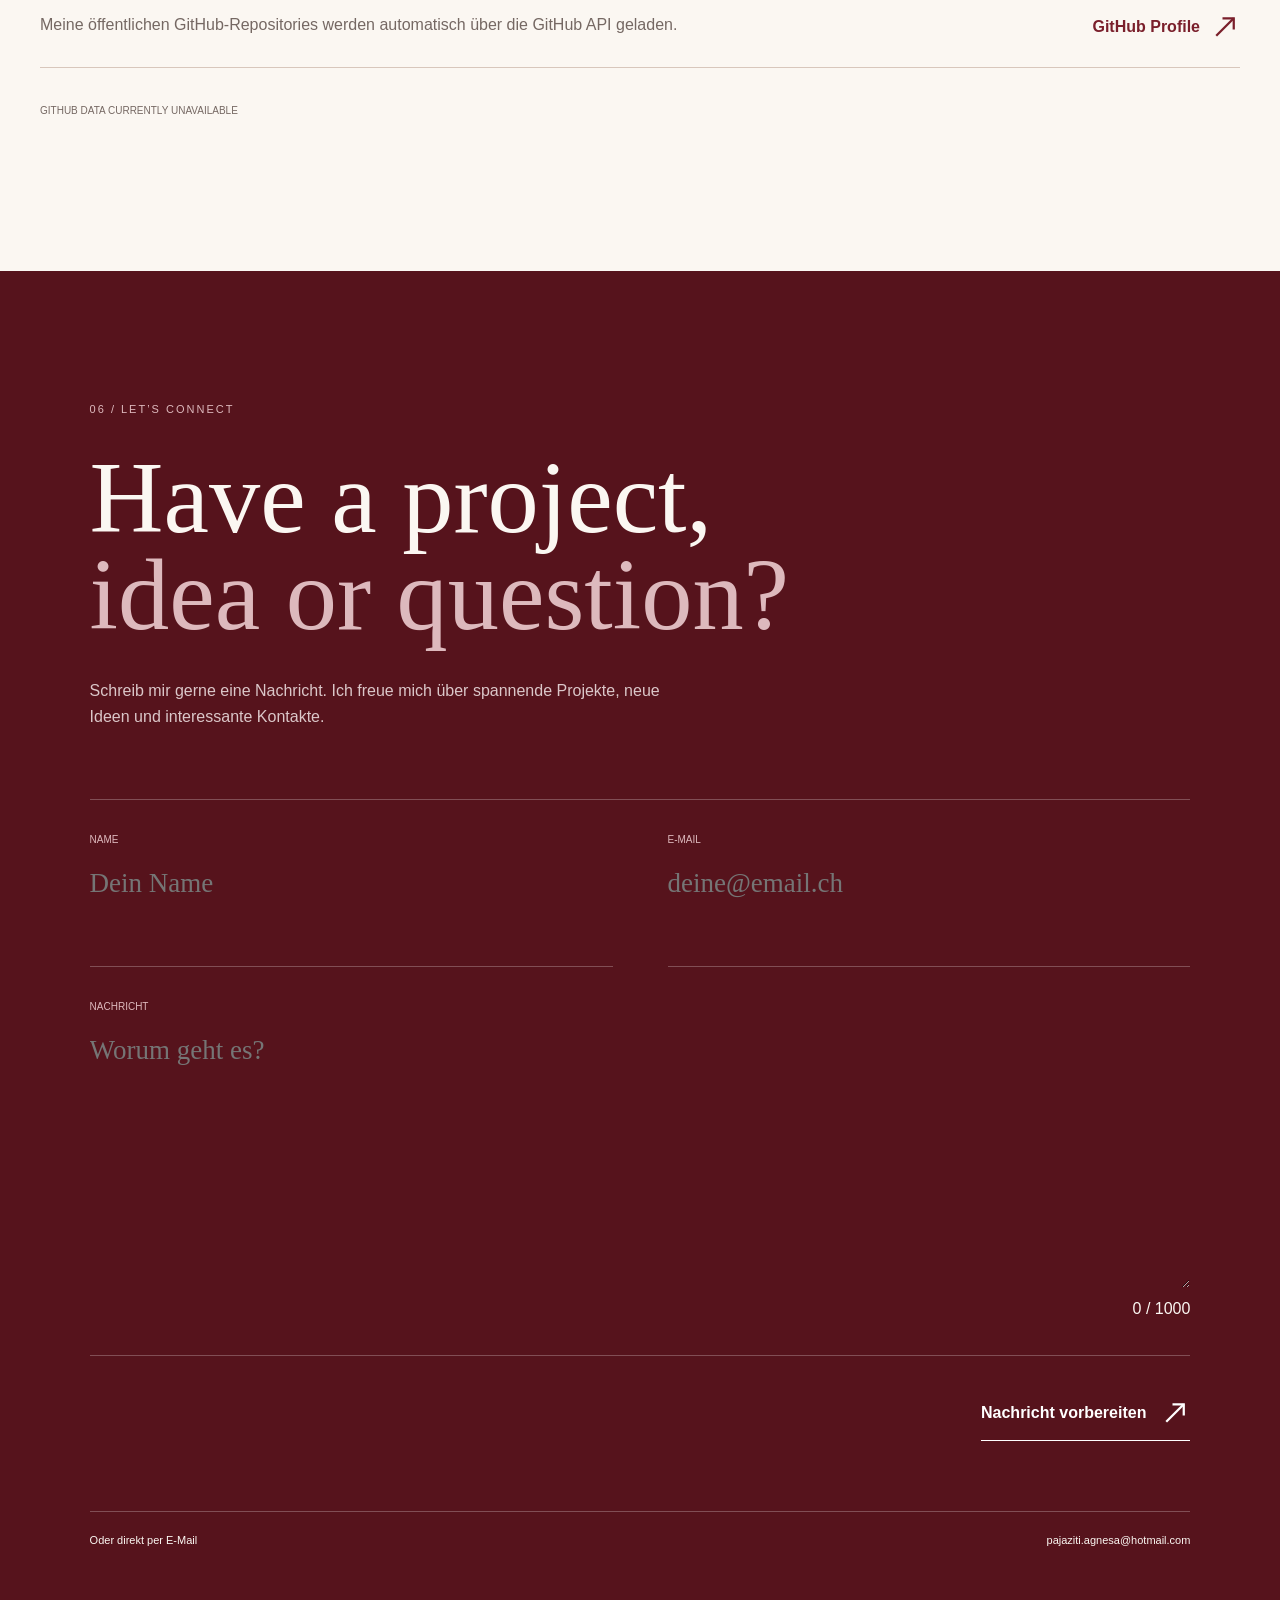
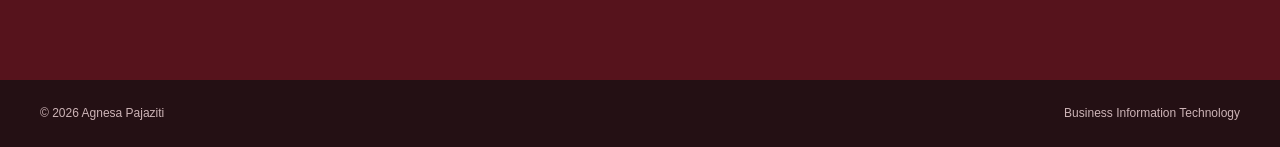
==== commit 03ae4e36: "Refine current experience and project navigation Highlighted current work and studies, added a dedic" ====
--- a/index.html
+++ b/index.html
@@ -78,59 +78,43 @@
                 class="nav-links"
                 id="main-navigation"
             >
+
                 <li>
-                    <a
-                        href="#about"
-                        data-cursor="OPEN"
-                    >
+                    <a href="#about">
                         Biography
                     </a>
                 </li>
 
                 <li>
-                    <a
-                        href="#experience"
-                        data-cursor="OPEN"
-                    >
+                    <a href="#experience">
                         Experience
                     </a>
                 </li>
 
                 <li>
-                    <a
-                        href="#skills"
-                        data-cursor="OPEN"
-                    >
+                    <a href="#skills">
                         Skills
                     </a>
                 </li>
 
                 <li>
-                    <a
-                        href="#projects"
-                        data-cursor="OPEN"
-                    >
+                    <a href="#projects">
                         My Work
                     </a>
                 </li>
 
                 <li>
-                    <a
-                        href="#github"
-                        data-cursor="OPEN"
-                    >
+                    <a href="#github">
                         GitHub
                     </a>
                 </li>
 
                 <li>
-                    <a
-                        href="#contact"
-                        data-cursor="OPEN"
-                    >
+                    <a href="#contact">
                         Contact
                     </a>
                 </li>
+
             </ul>
 
         </nav>
@@ -219,7 +203,6 @@
 
                 <div
                     class="hero-cards"
-                    id="hero-cards"
                     aria-hidden="true"
                 >
 
@@ -430,21 +413,10 @@
 
                     <div class="bio-tags">
 
-                        <span>
-                            Business
-                        </span>
-
-                        <span>
-                            Technology
-                        </span>
-
-                        <span>
-                            UX/UI
-                        </span>
-
-                        <span>
-                            Digital Projects
-                        </span>
+                        <span>Business</span>
+                        <span>Technology</span>
+                        <span>UX/UI</span>
+                        <span>Digital Projects</span>
 
                     </div>
 
@@ -455,7 +427,7 @@
         </section>
 
 
-        <!-- EXPERIENCE -->
+        <!-- CURRENT EXPERIENCE -->
 
         <section
             id="experience"
@@ -472,210 +444,181 @@
                 <div class="section-heading">
 
                     <p>
-                        Experience
+                        Currently
                     </p>
 
                     <h2>
-                        Where business
-
-                        <span>
-                            becomes practice.
-                        </span>
+                        Work &
+                        <span>education.</span>
                     </h2>
 
                 </div>
 
 
-                <div class="experience-grid">
-
-                    <!-- CURRENT -->
-
-                    <article
-                        class="experience-card experience-current"
-                        data-cursor="CURRENT"
-                    >
-
-                        <div class="experience-top">
-
-                            <span class="experience-period">
-                                10/2025 — Today
+                <div class="current-grid">
+
+                    <!-- VALIANT -->
+
+                    <article class="current-card current-work">
+
+                        <div class="current-card-top">
+
+                            <span>
+                                CURRENT POSITION
                             </span>
 
-                            <span class="experience-status">
+                            <span class="live-indicator">
+
+                                <i></i>
+
                                 Current
+
                             </span>
 
                         </div>
 
 
-                        <div class="experience-company">
-                            Valiant Bank
+                        <div class="current-card-number">
+                            01
                         </div>
+
+
+                        <p class="current-company">
+                            Valiant Bank AG
+                        </p>
 
 
                         <h3>
                             Fachspezialistin
-                            <span>E-Banking</span>
-                        </h3>
-
-
-                        <p>
-                            Betreuung komplexer E-Banking-Themen im
-                            3rd-Level-Support sowie Mitarbeit bei digitalen
-                            Projekten, Tests und Optimierungen.
-                        </p>
-
-
-                        <div class="experience-tags">
 
                             <span>
                                 E-Banking
                             </span>
+                        </h3>
+
+
+                        <p class="current-description">
+                            3rd-Level-Support für E-Banking, Mobile Banking,
+                            TWINT, Zahlungsverkehr und Schnittstellen sowie
+                            Mitarbeit an digitalen Projekten, Funktionstests
+                            und UX-Optimierungen.
+                        </p>
+
+
+                        <div class="current-tags">
+
+                            <span>E-Banking</span>
+                            <span>Payments</span>
+                            <span>QA / Testing</span>
+                            <span>UX</span>
+
+                        </div>
+
+                    </article>
+
+
+                    <!-- BFH -->
+
+                    <article class="current-card current-study">
+
+                        <div class="current-card-top">
 
                             <span>
-                                QA / Testing
+                                CURRENT STUDIES
                             </span>
 
                             <span>
-                                Payments
+                                09/2023 — Today
                             </span>
 
+                        </div>
+
+
+                        <div class="current-card-number">
+                            02
+                        </div>
+
+
+                        <p class="current-company">
+                            Berner Fachhochschule
+                        </p>
+
+
+                        <h3>
+                            Bachelor
+
                             <span>
-                                UX
+                                Wirtschaftsinformatik
                             </span>
+                        </h3>
+
+
+                        <p class="current-description">
+                            Teilzeitstudium an der Schnittstelle von
+                            Business, Technologie, Digitalisierung,
+                            Projektmanagement und Transformation.
+                        </p>
+
+
+                        <div class="current-tags">
+
+                            <span>Business IT</span>
+                            <span>Project Management</span>
+                            <span>Agility</span>
+                            <span>Transformation</span>
 
                         </div>
 
                     </article>
 
-
-                    <!-- ROBERT PFISTER -->
-
-                    <article
-                        class="experience-card"
-                        data-cursor="VIEW"
-                    >
-
-                        <div class="experience-top">
-
-                            <span class="experience-period">
-                                06/2024 — 09/2025
-                            </span>
-
-                            <span>
-                                02
-                            </span>
-
-                        </div>
-
-
-                        <div class="experience-company">
-                            Robert Pfister AG
-                        </div>
-
+                </div>
+
+
+                <!-- FULL CV LINK -->
+
+                <a
+                    href="lebenslauf.html"
+                    class="career-link"
+                    data-cursor="OPEN"
+                >
+
+                    <div class="career-link-content">
+
+                        <span class="career-link-label">
+                            FULL EXPERIENCE
+                        </span>
 
                         <h3>
-                            Sachbearbeitung
-                            <span>Buchhaltung & IT</span>
+                            Mein Weg
                         </h3>
 
-
                         <p>
-                            Mitarbeit in der Finanzbuchhaltung sowie
-                            Unterstützung bei digitalen Systemen,
-                            ERP-Prozessen und internen IT-Themen.
+                            Berufserfahrung, Ausbildung, Kompetenzen
+                            und Sprachen im vollständigen Lebenslauf ansehen.
                         </p>
 
-
-                        <div class="experience-tags">
-
-                            <span>
-                                Finance
-                            </span>
-
-                            <span>
-                                ERP
-                            </span>
-
-                            <span>
-                                IT
-                            </span>
-
-                            <span>
-                                Processes
-                            </span>
-
-                        </div>
-
-                    </article>
-
-
-                    <!-- UNIA -->
-
-                    <article
-                        class="experience-card"
-                        data-cursor="VIEW"
-                    >
-
-                        <div class="experience-top">
-
-                            <span class="experience-period">
-                                Until 05/2024
-                            </span>
-
-                            <span>
-                                03
-                            </span>
-
-                        </div>
-
-
-                        <div class="experience-company">
-                            Unia
-                        </div>
-
-
-                        <h3>
-                            Kundenservice
-                            <span>& Zahlstelle ALV</span>
-                        </h3>
-
-
-                        <p>
-                            Kundenbetreuung und Bearbeitung administrativer
-                            Anliegen im Umfeld der Arbeitslosenversicherung.
-                        </p>
-
-
-                        <div class="experience-tags">
-
-                            <span>
-                                Customer Service
-                            </span>
-
-                            <span>
-                                Administration
-                            </span>
-
-                        </div>
-
-                    </article>
-
-                </div>
-
-
-                <div class="experience-footer">
-
-                    <p>
-                        Mein vollständiger Lebenslauf kann später direkt
-                        als PDF eingebunden werden.
-                    </p>
-
-                    <span>
-                        CV / Coming soon
-                    </span>
-
-                </div>
+                    </div>
+
+
+                    <div class="career-link-action">
+
+                        <span>
+                            Lebenslauf ansehen
+                        </span>
+
+
+                        <svg
+                            class="career-arrow"
+                            viewBox="0 0 24 24"
+                            aria-hidden="true"
+                        >
+                            <path d="M5 19 L19 5"></path>
+                            <path d="M10 5 H19 V14"></path>
+                        </svg>
+
+                    </div>
+
+                </a>
 
             </div>
 
@@ -894,6 +837,7 @@
                             <path d="M5 19 L19 5"></path>
                             <path d="M10 5 H19 V14"></path>
                         </svg>
+
                     </a>
 
                 </div>
@@ -966,6 +910,7 @@
                             type="text"
                             id="contact-name"
                             name="name"
+                            autocomplete="name"
                             placeholder="Dein Name"
                         >
 
@@ -987,6 +932,7 @@
                             type="email"
                             id="contact-email"
                             name="email"
+                            autocomplete="email"
                             placeholder="deine@email.ch"
                         >
 
@@ -1054,6 +1000,7 @@
                                 <path d="M5 19 L19 5"></path>
                                 <path d="M10 5 H19 V14"></path>
                             </svg>
+
                         </button>
 
                     </div>
@@ -1101,11 +1048,13 @@
             class="project-modal-dialog"
             role="dialog"
             aria-modal="true"
+            aria-labelledby="modal-project-title"
         >
 
             <button
                 class="project-modal-close"
                 type="button"
+                aria-label="Projektansicht schliessen"
                 data-modal-close
             >
                 ×
@@ -1134,9 +1083,7 @@
 
                 <article class="modal-detail">
 
-                    <span>
-                        01
-                    </span>
+                    <span>01</span>
 
                     <h3>
                         Ausgangslage
@@ -1149,9 +1096,7 @@
 
                 <article class="modal-detail">
 
-                    <span>
-                        02
-                    </span>
+                    <span>02</span>
 
                     <h3>
                         Umsetzung
@@ -1164,9 +1109,7 @@
 
                 <article class="modal-detail">
 
-                    <span>
-                        03
-                    </span>
+                    <span>03</span>
 
                     <h3>
                         Ergebnis
--- a/style.css
+++ b/style.css
@@ -1,7 +1,3 @@
-/* =========================
-   DESIGN SYSTEM
-========================= */
-
 :root {
     --cream: #f4ede5;
     --cream-light: #fbf7f2;
@@ -17,17 +13,13 @@
     --line: #d8c7bc;
 
     --max-width: 1280px;
-
     --header-height: 88px;
 
     --arrow-size: 30px;
-    --arrow-stroke: 1.8;
-}
-
-
-/* =========================
-   RESET
-========================= */
+}
+
+
+/* RESET */
 
 * {
     box-sizing: border-box;
@@ -41,7 +33,7 @@
 
 body {
     font-family: Arial, Helvetica, sans-serif;
-    background-color: var(--cream);
+    background: var(--cream);
     color: var(--text);
     line-height: 1.6;
     overflow-x: hidden;
@@ -55,10 +47,6 @@
 a {
     color: inherit;
     text-decoration: none;
-}
-
-ul {
-    list-style: none;
 }
 
 button,
@@ -67,13 +55,73 @@
     font: inherit;
 }
 
-
-/* =========================
-   HEADER
-========================= */
+ul {
+    list-style: none;
+}
+
+
+/* CUSTOM CURSOR */
+
+.custom-cursor {
+    position: fixed;
+
+    top: 0;
+    left: 0;
+
+    z-index: 9999;
+
+    width: 18px;
+    height: 18px;
+
+    display: flex;
+
+    align-items: center;
+    justify-content: center;
+
+    border-radius: 50%;
+
+    background: var(--burgundy);
+
+    color: white;
+
+    font-size: 0;
+
+    font-weight: 700;
+
+    letter-spacing: 1px;
+
+    pointer-events: none;
+
+    transform:
+        translate(-50%, -50%);
+
+    transition:
+        width 0.25s ease,
+        height 0.25s ease,
+        background-color 0.25s ease,
+        font-size 0.25s ease;
+
+    mix-blend-mode: multiply;
+}
+
+.custom-cursor.is-active {
+    width: 72px;
+    height: 72px;
+
+    font-size: 9px;
+
+    background:
+        rgba(122, 31, 43, 0.88);
+
+    mix-blend-mode: normal;
+}
+
+
+/* HEADER */
 
 .site-header {
     position: fixed;
+
     top: 0;
     left: 0;
 
@@ -82,16 +130,13 @@
     z-index: 1000;
 
     background:
-        rgba(244, 237, 229, 0.94);
+        rgba(244, 237, 229, 0.92);
 
     border-bottom:
         1px solid
         rgba(122, 31, 43, 0.14);
 
     backdrop-filter:
-        blur(14px);
-
-    -webkit-backdrop-filter:
         blur(14px);
 }
 
@@ -106,45 +151,24 @@
         0 auto;
 
     padding:
-        16px
-        40px;
+        16px 40px;
 
     display:
         flex;
 
+    align-items:
+        center;
+
     justify-content:
         space-between;
-
-    align-items:
-        center;
-}
-
-.brand-block {
-    display:
-        flex;
-
-    align-items:
-        center;
-
-    min-height:
-        44px;
-
-    z-index:
-        1002;
 }
 
 .brand-subtitle {
-    font-size:
-        12px;
-
-    font-weight:
-        700;
-
-    line-height:
-        1;
-
-    letter-spacing:
-        2px;
+    font-size: 12px;
+
+    font-weight: 700;
+
+    letter-spacing: 2px;
 
     text-transform:
         uppercase;
@@ -154,118 +178,58 @@
 }
 
 
-/* =========================
-   MENU
-========================= */
+/* MENU */
 
 .menu-area {
-    display:
-        flex;
-
-    align-items:
-        center;
-
-    gap:
-        14px;
-
-    z-index:
-        1002;
+    display: flex;
+
+    align-items: center;
+
+    gap: 14px;
 }
 
 .menu-label {
-    font-size:
-        10px;
-
-    font-weight:
-        700;
-
-    letter-spacing:
-        1.8px;
+    font-size: 10px;
+
+    font-weight: 700;
+
+    letter-spacing: 1.8px;
 
     color:
         var(--burgundy);
 }
 
 .menu-toggle {
-    display:
-        block;
-
-    position:
-        relative;
-
-    width:
-        44px;
-
-    height:
-        44px;
-
-    padding:
-        10px;
+    width: 44px;
+    height: 44px;
+
+    padding: 10px;
 
     border:
         1px solid
-        rgba(122, 31, 43, 0.22);
-
-    border-radius:
-        50%;
+        rgba(122, 31, 43, 0.25);
+
+    border-radius: 50%;
+
+    background: transparent;
+
+    cursor: pointer;
+}
+
+.menu-toggle span {
+    display: block;
+
+    width: 20px;
+    height: 1.5px;
+
+    margin: 5px auto;
 
     background:
-        rgba(255, 255, 255, 0.26);
-
-    cursor:
-        pointer;
-
-    transition:
-        background-color 0.3s ease,
-        border-color 0.3s ease,
-        transform 0.3s ease;
-}
-
-.menu-toggle:hover {
-    background:
-        var(--burgundy);
-
-    border-color:
-        var(--burgundy);
-
-    transform:
-        rotate(4deg);
-}
-
-.menu-toggle span {
-    display:
-        block;
-
-    width:
-        20px;
-
-    height:
-        1.5px;
-
-    margin:
-        5px auto;
-
-    background-color:
         var(--burgundy);
 
     transition:
         transform 0.3s ease,
-        opacity 0.3s ease,
-        background-color 0.3s ease;
-}
-
-.menu-toggle:hover span,
-.menu-toggle.is-active span {
-    background-color:
-        var(--cream-light);
-}
-
-.menu-toggle.is-active {
-    background:
-        var(--burgundy);
-
-    border-color:
-        var(--burgundy);
+        opacity 0.3s ease;
 }
 
 .menu-toggle.is-active
@@ -277,8 +241,7 @@
 
 .menu-toggle.is-active
 span:nth-child(2) {
-    opacity:
-        0;
+    opacity: 0;
 }
 
 .menu-toggle.is-active
@@ -289,22 +252,17 @@
 }
 
 
-/* =========================
-   NAVIGATION
-========================= */
+/* NAV */
 
 .nav-links {
-    position:
-        fixed;
+    position: fixed;
 
     top:
         var(--header-height);
 
-    right:
-        0;
-
-    width:
-        25vw;
+    right: 0;
+
+    width: 28vw;
 
     min-height:
         calc(
@@ -312,83 +270,48 @@
             var(--header-height)
         );
 
-    display:
-        flex;
-
-    flex-direction:
-        column;
-
     padding:
-        28px
-        34px
-        40px;
-
-    background-color:
+        30px 35px;
+
+    background:
         var(--cream-light);
 
     border-left:
         1px solid
         var(--line);
 
-    border-bottom:
-        1px solid
-        var(--line);
-
-    box-shadow:
-        -14px
-        20px
-        35px
-        rgba(45, 36, 34, 0.06);
-
-    opacity:
-        0;
-
-    visibility:
-        hidden;
+    opacity: 0;
+
+    visibility: hidden;
 
     transform:
         translateX(100%);
 
-    pointer-events:
-        none;
+    pointer-events: none;
 
     transition:
-        opacity 0.35s ease,
-        transform 0.45s ease,
-        visibility 0.35s ease;
+        0.4s ease;
 }
 
 .nav-links.is-open {
-    opacity:
-        1;
-
-    visibility:
-        visible;
+    opacity: 1;
+
+    visibility: visible;
 
     transform:
         translateX(0);
 
-    pointer-events:
-        auto;
+    pointer-events: auto;
 }
 
 .nav-links li {
-    width:
-        100%;
-
     border-bottom:
         1px solid
         var(--line);
 }
 
-.nav-links li:last-child {
-    border-bottom:
-        none;
-}
-
 .nav-links a {
-    display:
-        block;
+    display: block;
 
     padding:
         18px 0;
@@ -398,29 +321,11 @@
         "Times New Roman",
         serif;
 
-    font-size:
-        28px;
-
-    color:
-        var(--text);
-
-    transition:
-        color 0.25s ease,
-        padding-left 0.25s ease;
-}
-
-.nav-links a:hover {
-    color:
-        var(--burgundy);
-
-    padding-left:
-        8px;
-}
-
-
-/* =========================
-   ARROWS
-========================= */
+    font-size: 28px;
+}
+
+
+/* ARROW */
 
 .arrow-icon {
     width:
@@ -429,405 +334,350 @@
     height:
         var(--arrow-size);
 
-    display:
-        block;
-
-    flex-shrink:
-        0;
-
-    fill:
-        none;
-
-    stroke:
-        currentColor;
-
-    stroke-width:
-        var(--arrow-stroke);
-
-    stroke-linecap:
-        square;
-
-    stroke-linejoin:
-        miter;
-}
-
-
-/* =========================
-   HERO
-========================= */
+    display: block;
+
+    fill: none;
+
+    stroke: currentColor;
+
+    stroke-width: 1.8;
+}
+
+
+/* HERO */
 
 .hero {
-    position:
-        relative;
-
-    min-height:
-        100vh;
+    position: relative;
+
+    min-height: 100vh;
 
     padding:
-        150px
-        7%
-        70px;
-
-    display:
-        flex;
-
-    align-items:
-        center;
-
-    overflow:
-        hidden;
+        150px 7% 80px;
+
+    display: flex;
+
+    align-items: center;
+
+    overflow: hidden;
 
     background:
         var(--cream-light);
 }
 
 .hero-main {
-    position:
-        relative;
-
-    z-index:
-        4;
+    position: relative;
+
+    z-index: 4;
+
+    width: 100%;
 
     max-width:
         var(--max-width);
 
-    width:
-        100%;
-
     margin:
         0 auto;
-}
-
-
-/* HERO BACKGROUND ORBS */
+
+    display: grid;
+
+    grid-template-columns:
+        1.15fr 0.85fr;
+
+    align-items: center;
+}
+
+.hero-label {
+    margin-bottom: 22px;
+
+    font-size: 13px;
+
+    font-weight: 700;
+
+    letter-spacing: 2px;
+
+    text-transform:
+        uppercase;
+
+    color:
+        var(--burgundy);
+}
+
+.hero h1 {
+    margin-bottom: 55px;
+
+    font-family:
+        Georgia,
+        "Times New Roman",
+        serif;
+
+    font-size:
+        clamp(
+            75px,
+            9vw,
+            145px
+        );
+
+    font-weight: 400;
+
+    line-height: 0.84;
+
+    letter-spacing: -5px;
+}
+
+.hero h1 span {
+    display: block;
+
+    margin-left: 12%;
+
+    color:
+        var(--burgundy);
+}
+
+.hero-bottom {
+    display: grid;
+
+    grid-template-columns:
+        1fr 0.6fr;
+
+    gap: 50px;
+
+    align-items: end;
+}
+
+.hero-description {
+    max-width: 600px;
+
+    color:
+        var(--text-soft);
+}
+
+.hero-link {
+    justify-self: end;
+
+    display: flex;
+
+    align-items: center;
+
+    gap: 15px;
+
+    padding-bottom: 7px;
+
+    border-bottom:
+        1px solid
+        var(--burgundy);
+
+    color:
+        var(--burgundy);
+
+    font-weight: 700;
+}
+
+
+/* HERO DECORATIONS */
+
+.hero-background-word {
+    position: absolute;
+
+    right: -4%;
+    bottom: -20%;
+
+    z-index: 0;
+
+    font-family:
+        Georgia,
+        "Times New Roman",
+        serif;
+
+    font-size:
+        min(43vw, 650px);
+
+    line-height: 1;
+
+    color:
+        rgba(122, 31, 43, 0.035);
+
+    user-select: none;
+}
 
 .hero-orb {
-    position:
-        absolute;
+    position: absolute;
+
+    right: 7%;
+    top: 18%;
+
+    width: 410px;
+    height: 410px;
 
     border-radius:
-        50%;
-
-    pointer-events:
-        none;
-
-    will-change:
-        transform;
-
-    transition:
-        transform 0.15s linear;
-}
-
-.hero-orb-one {
-    width:
-        520px;
-
-    height:
-        520px;
-
-    right:
-        -100px;
-
-    top:
-        13%;
+        58% 42% 55% 45% /
+        45% 55% 45% 55%;
 
     background:
-        rgba(122, 31, 43, 0.12);
-
-    filter:
-        blur(1px);
+        rgba(122, 31, 43, 0.08);
 
     animation:
-        orbFloatOne
-        11s
+        blobMove
+        10s
         ease-in-out
         infinite;
 }
 
-.hero-orb-two {
-    width:
-        270px;
-
-    height:
-        270px;
-
-    left:
-        8%;
-
-    bottom:
-        -95px;
-
-    border:
-        1px solid
-        rgba(122, 31, 43, 0.18);
-
-    background:
-        rgba(122, 31, 43, 0.025);
-
-    animation:
-        orbFloatTwo
-        14s
-        ease-in-out
-        infinite;
+@keyframes blobMove {
+
+    0%,
+    100% {
+        border-radius:
+            58% 42% 55% 45% /
+            45% 55% 45% 55%;
+    }
+
+    50% {
+        border-radius:
+            40% 60% 42% 58% /
+            55% 42% 58% 45%;
+    }
 }
 
 .hero-grid-decoration {
-    position:
-        absolute;
-
-    z-index:
-        1;
-
-    width:
-        340px;
-
-    height:
-        340px;
-
-    right:
-        8%;
-
-    top:
-        20%;
-
-    opacity:
-        0.18;
+    position: absolute;
+
+    right: 15%;
+    top: 22%;
+
+    width: 250px;
+    height: 250px;
+
+    opacity: 0.15;
 
     background-image:
         linear-gradient(
-            rgba(122, 31, 43, 0.25)
-            1px,
+            rgba(122, 31, 43, 0.3) 1px,
             transparent 1px
         ),
         linear-gradient(
             90deg,
-            rgba(122, 31, 43, 0.25)
-            1px,
+            rgba(122, 31, 43, 0.3) 1px,
             transparent 1px
         );
 
     background-size:
-        34px
-        34px;
-
-    mask-image:
-        linear-gradient(
-            to bottom,
-            black,
-            transparent
-        );
-
-    -webkit-mask-image:
-        linear-gradient(
-            to bottom,
-            black,
-            transparent
-        );
-}
-
-@keyframes orbFloatOne {
-
-    0%,
-    100% {
-        border-radius:
-            50%;
-    }
-
-    35% {
-        border-radius:
-            44%
-            56%
-            58%
-            42% /
-            48%
-            42%
-            58%
-            52%;
-    }
-
-    70% {
-        border-radius:
-            56%
-            44%
-            42%
-            58% /
-            46%
-            58%
-            42%
-            54%;
-    }
-}
-
-@keyframes orbFloatTwo {
-
-    0%,
-    100% {
-        transform:
-            translateY(0);
-    }
-
-    50% {
-        transform:
-            translateY(-28px);
-    }
-}
-
-
-.hero-label {
-    margin-bottom:
-        22px;
-
-    font-size:
-        14px;
-
-    font-weight:
-        700;
-
-    letter-spacing:
-        2px;
-
-    text-transform:
-        uppercase;
-
-    color:
-        var(--burgundy);
-}
-
-.hero h1 {
-    margin-bottom:
-        55px;
+        25px 25px;
+}
+
+
+/* HERO CARDS */
+
+.hero-cards {
+    position: relative;
+
+    height: 520px;
+
+    perspective: 1000px;
+}
+
+.hero-card {
+    position: absolute;
+
+    width: 235px;
+
+    min-height: 155px;
+
+    padding: 23px;
+
+    display: flex;
+
+    flex-direction: column;
+
+    justify-content:
+        space-between;
+
+    border:
+        1px solid
+        rgba(122, 31, 43, 0.25);
+
+    background:
+        rgba(251, 247, 242, 0.82);
+
+    backdrop-filter:
+        blur(13px);
+
+    box-shadow:
+        0 25px 60px
+        rgba(45, 36, 34, 0.08);
+
+    transition:
+        transform 0.3s ease;
+}
+
+.hero-card span {
+    font-size: 10px;
+
+    font-weight: 700;
+
+    color:
+        var(--burgundy);
+}
+
+.hero-card p {
+    margin-top: 28px;
 
     font-family:
         Georgia,
         "Times New Roman",
         serif;
 
-    font-size:
-        clamp(
-            72px,
-            10vw,
-            150px
-        );
-
-    font-weight:
-        400;
-
-    line-height:
-        0.85;
-
-    letter-spacing:
-        -5px;
-
-    color:
-        var(--text);
-}
-
-.hero h1 span {
-    display:
-        block;
-
-    margin-left:
-        12%;
-
-    color:
-        var(--burgundy);
-}
-
-.hero-bottom {
-    display:
-        grid;
-
-    grid-template-columns:
-        1.4fr
-        0.6fr;
-
-    gap:
-        80px;
-
-    align-items:
-        end;
-}
-
-.hero-description {
-    max-width:
-        620px;
-
-    font-size:
-        18px;
+    font-size: 29px;
+}
+
+.hero-card strong {
+    font-size: 11px;
+
+    text-transform:
+        uppercase;
+
+    letter-spacing: 1px;
 
     color:
         var(--text-soft);
 }
 
-.hero-link {
-    justify-self:
-        end;
-
-    display:
-        flex;
-
-    align-items:
-        center;
-
-    gap:
-        18px;
-
-    padding-bottom:
-        8px;
-
-    border-bottom:
-        1px solid
-        var(--burgundy);
-
-    font-size:
-        16px;
-
-    font-weight:
-        600;
-
-    color:
-        var(--burgundy);
-
-    transition:
-        gap 0.25s ease;
-}
-
-.hero-link:hover {
-    gap:
-        28px;
-}
-
-
-/* =========================
-   EDITORIAL TICKER
-========================= */
+.hero-card-one {
+    top: 20px;
+    right: 50px;
+
+    transform:
+        rotate(4deg);
+}
+
+.hero-card-two {
+    top: 190px;
+    left: 15px;
+
+    transform:
+        rotate(-6deg);
+}
+
+.hero-card-three {
+    right: 0;
+    bottom: 15px;
+
+    transform:
+        rotate(3deg);
+}
+
+
+/* TICKER */
 
 .ticker-section {
-    position:
-        relative;
-
-    z-index:
-        10;
-
-    overflow:
-        hidden;
+    overflow: hidden;
 
     padding:
-        22px 0;
+        24px 0;
 
     background:
         var(--burgundy);
 
     color:
         var(--cream-light);
-
-    border-top:
-        1px solid
-        rgba(255, 255, 255, 0.15);
-
-    border-bottom:
-        1px solid
-        rgba(255, 255, 255, 0.15);
 }
 
 .ticker-track {
@@ -835,57 +685,48 @@
         max-content;
 
     animation:
-        tickerMove
-        32s
+        ticker
+        30s
         linear
         infinite;
 }
 
 .ticker-content {
-    display:
-        flex;
-
-    align-items:
-        center;
-
-    gap:
-        30px;
-
-    padding-right:
-        30px;
-
-    white-space:
-        nowrap;
+    display: flex;
+
+    align-items: center;
+
+    gap: 30px;
+
+    white-space: nowrap;
 
     font-family:
         Georgia,
         "Times New Roman",
         serif;
 
-    font-size:
-        22px;
-}
-
-.ticker-dot {
+    font-size: 24px;
+}
+
+.ticker-content i {
     font-family:
-        Arial,
-        Helvetica,
-        sans-serif;
-
-    font-size:
-        8px;
-
-    color:
-        #d8b7ba;
-}
-
-.ticker-section:hover
-.ticker-track {
-    animation-play-state:
-        paused;
-}
-
-@keyframes tickerMove {
+        Arial;
+
+    font-size: 7px;
+
+    color:
+        #e2bdc0;
+}
+
+.ticker-outline {
+    color: transparent;
+
+    -webkit-text-stroke:
+        1px
+        #f4ede5;
+}
+
+@keyframes ticker {
 
     from {
         transform:
@@ -899,16 +740,13 @@
 }
 
 
-/* =========================
-   COMMON SECTIONS
-========================= */
+/* COMMON */
 
 .editorial-section,
+.experience-inner,
 .skills-section,
-.projects-section {
-    position:
-        relative;
-
+.projects-section,
+.github-inner {
     max-width:
         var(--max-width);
 
@@ -916,57 +754,43 @@
         0 auto;
 
     padding:
-        140px
-        40px;
+        130px 40px;
 }
 
 .section-number {
-    margin-bottom:
-        70px;
-
-    font-size:
-        13px;
-
-    font-weight:
-        700;
-
-    letter-spacing:
-        2px;
+    margin-bottom: 65px;
+
+    font-size: 12px;
+
+    font-weight: 700;
+
+    letter-spacing: 2px;
 
     color:
         var(--burgundy);
 }
 
 .section-heading {
-    display:
-        grid;
+    display: grid;
 
     grid-template-columns:
-        0.35fr
-        1fr;
-
-    gap:
-        50px;
-
-    margin-bottom:
-        80px;
+        0.35fr 1fr;
+
+    gap: 50px;
+
+    margin-bottom: 80px;
 }
 
 .section-heading > p {
-    padding-top:
-        12px;
-
-    font-size:
-        14px;
-
-    font-weight:
-        700;
-
-    text-transform:
-        uppercase;
-
-    letter-spacing:
-        1.5px;
+    padding-top: 12px;
+
+    font-size: 13px;
+
+    font-weight: 700;
+
+    text-transform: uppercase;
+
+    letter-spacing: 1.5px;
 
     color:
         var(--burgundy);
@@ -980,114 +804,56 @@
 
     font-size:
         clamp(
-            50px,
+            52px,
             7vw,
-            96px
+            95px
         );
 
-    font-weight:
-        400;
-
-    line-height:
-        0.95;
-
-    letter-spacing:
-        -3px;
+    line-height: 0.95;
+
+    font-weight: 400;
 }
 
 .section-heading h2 span {
-    display:
-        block;
-
-    color:
-        var(--burgundy);
-}
-
-
-/* =========================
-   BIOGRAPHY
-========================= */
+    display: block;
+
+    color:
+        var(--burgundy);
+}
+
+
+/* BIO */
 
 .bio-layout {
-    display:
-        grid;
+    display: grid;
 
     grid-template-columns:
-        minmax(300px, 0.8fr)
-        1.2fr;
-
-    gap:
-        70px;
+        0.8fr 1.2fr;
+
+    gap: 70px;
 }
 
 .bio-image-frame {
-    position:
-        relative;
-
-    padding:
-        12px;
+    position: relative;
+
+    padding: 12px;
+
+    overflow: hidden;
 
     border:
         1px solid
         var(--line);
-
-    background:
-        var(--cream-light);
-
-    overflow:
-        hidden;
-
-    will-change:
-        transform;
-}
-
-.bio-image-frame::before {
-    content:
-        "";
-
-    position:
-        absolute;
-
-    width:
-        55%;
-
-    height:
-        55%;
-
-    right:
-        -12%;
-
-    bottom:
-        -10%;
-
-    background:
-        rgba(122, 31, 43, 0.09);
-
-    border-radius:
-        50%;
 }
 
 .bio-image {
-    position:
-        relative;
-
-    z-index:
-        1;
-
-    display:
-        block;
-
-    width:
-        100%;
+    display: block;
+
+    width: 100%;
 
     aspect-ratio:
         4 / 5;
 
-    object-fit:
-        cover;
-
-    object-position:
-        center top;
+    object-fit: cover;
 
     transition:
         transform 0.6s ease;
@@ -1096,98 +862,294 @@
 .bio-image-frame:hover
 .bio-image {
     transform:
-        scale(1.035);
+        scale(1.04);
+}
+
+.image-number {
+    position: absolute;
+
+    right: -10px;
+    bottom: -45px;
+
+    font-family:
+        Georgia;
+
+    font-size: 130px;
+
+    color:
+        rgba(244, 237, 229, 0.65);
 }
 
 .bio-image-caption {
-    margin-top:
-        15px;
-
-    padding-top:
-        12px;
-
-    border-top:
-        1px solid
-        var(--line);
-
-    display:
-        flex;
-
-    flex-direction:
-        column;
-
-    font-size:
-        11px;
-
-    font-weight:
-        700;
+    margin-top: 12px;
+
+    display: flex;
+
+    flex-direction: column;
+
+    font-size: 10px;
 
     text-transform:
         uppercase;
 
-    letter-spacing:
-        1px;
-
-    color:
-        var(--burgundy);
-}
-
-.bio-image-caption
-span:last-child {
-    color:
-        var(--text-soft);
+    color:
+        var(--burgundy);
 }
 
 .bio-content {
-    padding-top:
-        38px;
+    padding-top: 35px;
 
     border-top:
         1px solid
         var(--line);
 }
 
-.bio-content
 .large-text {
-    margin-bottom:
-        55px;
+    margin-bottom: 50px;
 
     font-family:
         Georgia,
         "Times New Roman",
         serif;
 
-    font-size:
-        34px;
-
-    line-height:
-        1.35;
+    font-size: 34px;
+
+    line-height: 1.35;
 }
 
 .bio-small-text {
-    display:
-        grid;
+    display: grid;
 
     grid-template-columns:
         repeat(2, 1fr);
 
-    gap:
-        45px;
-}
-
-.bio-small-text p {
+    gap: 40px;
+
     color:
         var(--text-soft);
 }
 
-
-/* =========================
-   SKILLS
-========================= */
+.bio-tags {
+    margin-top: 55px;
+
+    display: flex;
+
+    flex-wrap: wrap;
+
+    gap: 10px;
+}
+
+.bio-tags span {
+    padding:
+        8px 14px;
+
+    border:
+        1px solid
+        var(--line);
+
+    border-radius: 100px;
+
+    font-size: 10px;
+
+    text-transform:
+        uppercase;
+
+    color:
+        var(--burgundy);
+}
+
+
+/* EXPERIENCE */
+
+.experience-section {
+    background:
+        var(--cream-dark);
+}
+
+.experience-grid {
+    display: grid;
+
+    grid-template-columns:
+        1.3fr 1fr 1fr;
+
+    border-top:
+        1px solid
+        #cbb5a7;
+
+    border-left:
+        1px solid
+        #cbb5a7;
+}
+
+.experience-card {
+    min-height: 470px;
+
+    padding: 32px;
+
+    display: flex;
+
+    flex-direction: column;
+
+    border-right:
+        1px solid
+        #cbb5a7;
+
+    border-bottom:
+        1px solid
+        #cbb5a7;
+
+    transition:
+        transform 0.4s ease,
+        background-color 0.4s ease;
+}
+
+.experience-card:hover {
+    transform:
+        translateY(-10px);
+
+    background:
+        var(--cream-light);
+}
+
+.experience-current {
+    background:
+        var(--burgundy);
+
+    color:
+        var(--cream-light);
+}
+
+.experience-current:hover {
+    background:
+        var(--burgundy-dark);
+}
+
+.experience-top {
+    display: flex;
+
+    justify-content:
+        space-between;
+
+    font-size: 10px;
+
+    font-weight: 700;
+
+    text-transform:
+        uppercase;
+
+    letter-spacing: 1px;
+}
+
+.experience-status {
+    padding:
+        4px 8px;
+
+    border:
+        1px solid
+        rgba(255,255,255,0.4);
+
+    border-radius: 100px;
+}
+
+.experience-company {
+    margin-top: 75px;
+
+    margin-bottom: 12px;
+
+    font-size: 11px;
+
+    font-weight: 700;
+
+    text-transform:
+        uppercase;
+
+    letter-spacing: 1px;
+}
+
+.experience-card h3 {
+    margin-bottom: 30px;
+
+    font-family:
+        Georgia,
+        "Times New Roman",
+        serif;
+
+    font-size: 37px;
+
+    font-weight: 400;
+
+    line-height: 1.05;
+}
+
+.experience-card h3 span {
+    display: block;
+}
+
+.experience-card > p {
+    color:
+        var(--text-soft);
+
+    font-size: 14px;
+}
+
+.experience-current > p {
+    color:
+        #e5cfd1;
+}
+
+.experience-tags {
+    margin-top: auto;
+
+    padding-top: 30px;
+
+    display: flex;
+
+    flex-wrap: wrap;
+
+    gap: 7px;
+}
+
+.experience-tags span {
+    padding:
+        6px 9px;
+
+    border:
+        1px solid
+        currentColor;
+
+    border-radius: 100px;
+
+    font-size: 9px;
+
+    text-transform:
+        uppercase;
+}
+
+.experience-footer {
+    margin-top: 35px;
+
+    padding-top: 20px;
+
+    display: flex;
+
+    justify-content:
+        space-between;
+
+    border-top:
+        1px solid
+        #cbb5a7;
+
+    font-size: 11px;
+
+    color:
+        var(--text-soft);
+}
+
+
+/* SKILLS */
 
 .skills-section {
-    max-width:
-        none;
+    max-width: none;
 
     padding-left:
         max(
@@ -1207,7 +1169,7 @@
             )
         );
 
-    background-color:
+    background:
         var(--burgundy);
 
     color:
@@ -1223,232 +1185,174 @@
 }
 
 .skills-section
-.section-heading
-h2 span {
-    color:
-        #e6c7ca;
+.section-heading h2 span {
+    color:
+        #e7c9cc;
 }
 
 .skills-grid {
-    display:
-        grid;
+    display: grid;
 
     grid-template-columns:
         repeat(2, 1fr);
 
     border-top:
         1px solid
-        rgba(255, 255, 255, 0.25);
+        rgba(255,255,255,0.25);
 }
 
 .skill-item {
-    position:
-        relative;
-
-    min-height:
-        270px;
-
-    padding:
-        45px
-        30px;
+    position: relative;
+
+    min-height: 280px;
+
+    padding: 45px 30px;
+
+    overflow: hidden;
 
     border-bottom:
         1px solid
-        rgba(255, 255, 255, 0.25);
-
-    overflow:
-        hidden;
+        rgba(255,255,255,0.25);
 
     transition:
-        background-color 0.35s ease,
-        padding-left 0.35s ease;
-}
-
-.skill-item::after {
-    content:
-        "";
-
-    position:
-        absolute;
-
-    width:
-        180px;
-
-    height:
-        180px;
-
-    right:
-        -100px;
-
-    bottom:
-        -100px;
-
-    border-radius:
-        50%;
-
-    background:
-        rgba(255, 255, 255, 0.06);
-
-    transition:
-        transform 0.45s ease;
-}
-
-.skill-item:hover {
-    background:
-        rgba(255, 255, 255, 0.045);
-
-    padding-left:
-        40px;
-}
-
-.skill-item:hover::after {
-    transform:
-        scale(1.5);
+        padding-left 0.35s ease,
+        background-color 0.35s ease;
 }
 
 .skill-item:nth-child(odd) {
     border-right:
         1px solid
-        rgba(255, 255, 255, 0.25);
+        rgba(255,255,255,0.25);
+}
+
+.skill-item:hover {
+    padding-left: 45px;
+
+    background:
+        rgba(255,255,255,0.05);
 }
 
 .skill-number {
-    display:
-        block;
-
-    margin-bottom:
-        55px;
-
-    font-size:
-        12px;
-
-    color:
-        #d8b7ba;
+    position: relative;
+
+    z-index: 2;
+
+    display: block;
+
+    margin-bottom: 55px;
+
+    font-size: 11px;
+}
+
+.skill-item h3,
+.skill-item p {
+    position: relative;
+
+    z-index: 2;
 }
 
 .skill-item h3 {
-    margin-bottom:
-        12px;
-
-    font-family:
-        Georgia,
-        "Times New Roman",
-        serif;
-
-    font-size:
-        35px;
-
-    font-weight:
-        400;
+    margin-bottom: 12px;
+
+    font-family: Georgia;
+
+    font-size: 35px;
+
+    font-weight: 400;
 }
 
 .skill-item p {
     color:
-        #e4cfd1;
-}
-
-
-/* =========================
-   PROJECTS
-========================= */
+        #e1c7ca;
+}
+
+.skill-background-number {
+    position: absolute;
+
+    right: -10px;
+    bottom: -55px;
+
+    font-family: Georgia;
+
+    font-size: 210px;
+
+    line-height: 1;
+
+    color:
+        rgba(255,255,255,0.04);
+
+    transition:
+        transform 0.4s ease;
+}
+
+.skill-item:hover
+.skill-background-number {
+    transform:
+        translateY(-15px)
+        rotate(-4deg);
+}
+
+
+/* PROJECTS */
 
 .project-showcase {
-    display:
-        flex;
-
-    flex-direction:
-        column;
-
-    gap:
-        120px;
+    display: flex;
+
+    flex-direction: column;
+
+    gap: 110px;
 }
 
 .project-feature {
-    display:
-        grid;
+    display: grid;
 
     grid-template-columns:
-        1.15fr
-        0.85fr;
-
-    gap:
-        70px;
-
-    align-items:
-        center;
+        1.15fr 0.85fr;
+
+    gap: 65px;
+
+    align-items: center;
 }
 
 .project-feature-reverse
 .project-visual {
-    grid-column:
-        2;
-
-    grid-row:
-        1;
+    grid-column: 2;
+    grid-row: 1;
 }
 
 .project-feature-reverse
 .project-details {
-    grid-column:
-        1;
-
-    grid-row:
-        1;
+    grid-column: 1;
+    grid-row: 1;
 }
 
 .project-visual {
-    position:
-        relative;
-
-    min-height:
-        500px;
-
-    padding:
-        55px;
-
-    display:
-        flex;
-
-    align-items:
-        center;
-
-    justify-content:
-        center;
-
-    overflow:
-        hidden;
+    min-height: 500px;
+
+    padding: 55px;
+
+    display: flex;
+
+    align-items: center;
+
+    justify-content: center;
 
     border:
         1px solid
         var(--line);
 
-    transform-style:
-        preserve-3d;
-
-    perspective:
-        1000px;
-
-    will-change:
-        transform;
+    perspective: 1000px;
 
     transition:
-        transform 0.18s ease-out,
+        transform 0.25s ease,
         box-shadow 0.35s ease;
 }
 
-.project-feature:hover
-.project-visual {
+.project-visual:hover {
     box-shadow:
-        0
-        28px
-        60px
-        rgba(45, 36, 34, 0.14);
-}
-
-
-/* =========================
-   CASA SIERRA
-========================= */
+        0 30px 65px
+        rgba(45,36,34,0.13);
+}
 
 .project-visual-casasierra {
     background:
@@ -1459,141 +1363,6 @@
         );
 }
 
-.browser-mockup {
-    width:
-        100%;
-
-    max-width:
-        760px;
-
-    background:
-        #f8f5f1;
-
-    border-radius:
-        18px;
-
-    overflow:
-        hidden;
-
-    box-shadow:
-        0
-        22px
-        55px
-        rgba(45, 36, 34, 0.12);
-
-    transform:
-        translateZ(25px);
-
-    transition:
-        transform 0.3s ease;
-}
-
-.project-feature:hover
-.browser-mockup {
-    transform:
-        translateZ(40px)
-        scale(1.01);
-}
-
-.browser-topbar {
-    min-height:
-        54px;
-
-    padding:
-        0
-        18px;
-
-    display:
-        grid;
-
-    grid-template-columns:
-        90px
-        1fr
-        90px;
-
-    align-items:
-        center;
-
-    background:
-        #efebe6;
-}
-
-.browser-controls {
-    display:
-        flex;
-
-    gap:
-        8px;
-}
-
-.browser-controls span {
-    width:
-        11px;
-
-    height:
-        11px;
-
-    border-radius:
-        50%;
-}
-
-.browser-controls
-span:nth-child(1) {
-    background:
-        #ff5f57;
-}
-
-.browser-controls
-span:nth-child(2) {
-    background:
-        #febc2e;
-}
-
-.browser-controls
-span:nth-child(3) {
-    background:
-        #28c840;
-}
-
-.browser-address {
-    justify-self:
-        center;
-
-    width:
-        min(340px, 100%);
-
-    padding:
-        7px;
-
-    background:
-        white;
-
-    border-radius:
-        9px;
-
-    font-size:
-        11px;
-
-    text-align:
-        center;
-
-    color:
-        var(--text-soft);
-}
-
-.project-preview-image {
-    display:
-        block;
-
-    width:
-        100%;
-}
-
-
-/* =========================
-   FAIRFLAT
-========================= */
-
 .project-visual-fairflat {
     background:
         linear-gradient(
@@ -1603,117 +1372,107 @@
         );
 }
 
+.browser-mockup {
+    width: 100%;
+
+    overflow: hidden;
+
+    border-radius: 18px;
+
+    background: white;
+
+    box-shadow:
+        0 25px 55px
+        rgba(45,36,34,0.13);
+}
+
+.browser-topbar {
+    min-height: 52px;
+
+    padding:
+        0 18px;
+
+    display: grid;
+
+    grid-template-columns:
+        80px 1fr 80px;
+
+    align-items: center;
+
+    background:
+        #eee9e4;
+}
+
+.browser-controls {
+    display: flex;
+
+    gap: 7px;
+}
+
+.browser-controls span {
+    width: 10px;
+    height: 10px;
+
+    border-radius: 50%;
+
+    background:
+        var(--burgundy-soft);
+}
+
+.browser-address {
+    padding: 6px;
+
+    border-radius: 8px;
+
+    background: white;
+
+    text-align: center;
+
+    font-size: 10px;
+}
+
+.project-preview-image {
+    display: block;
+
+    width: 100%;
+}
+
 .fairflat-device {
-    position:
-        relative;
-
     width:
-        min(320px, 85%);
-
-    padding:
-        13px;
-
-    background:
-        #111;
-
-    border:
-        2px solid
-        #333;
-
-    border-radius:
-        48px;
+        min(310px, 85%);
+
+    padding: 13px;
+
+    border-radius: 45px;
+
+    background: #111;
 
     box-shadow:
-        0
-        30px
-        60px
-        rgba(0, 0, 0, 0.32);
-
-    transform:
-        translateZ(28px);
-
-    transition:
-        transform 0.3s ease;
-}
-
-.project-feature:hover
-.fairflat-device {
-    transform:
-        translateZ(44px)
-        scale(1.02);
-}
-
-.fairflat-device-speaker {
-    position:
-        absolute;
-
-    top:
-        20px;
-
-    left:
-        50%;
-
-    transform:
-        translateX(-50%);
-
-    z-index:
-        3;
-
-    width:
-        92px;
-
-    height:
-        24px;
-
-    border-radius:
-        20px;
-
-    background:
-        #090909;
+        0 30px 60px
+        rgba(0,0,0,0.3);
 }
 
 .fairflat-device-screen {
-    overflow:
-        hidden;
-
-    border-radius:
-        35px;
+    overflow: hidden;
+
+    border-radius: 34px;
 
     aspect-ratio:
         9 / 19.5;
-
-    background:
-        white;
 }
 
 .fairflat-preview-image {
-    display:
-        block;
-
-    width:
-        100%;
-
-    height:
-        100%;
-
-    object-fit:
-        cover;
-}
-
-
-/* =========================
-   PROJECT DETAILS
-========================= */
-
-.project-meta {
-    margin-bottom:
-        55px;
-
-    padding-bottom:
-        15px;
-
-    display:
-        flex;
+    width: 100%;
+    height: 100%;
+
+    object-fit: cover;
+}
+
+.project-meta,
+.project-footer {
+    display: flex;
+
+    align-items: center;
 
     justify-content:
         space-between;
@@ -1721,125 +1480,77 @@
     border-bottom:
         1px solid
         var(--line);
-
-    font-size:
-        11px;
-
-    font-weight:
-        700;
-
-    text-transform:
-        uppercase;
+}
+
+.project-meta {
+    margin-bottom: 50px;
+
+    padding-bottom: 14px;
+
+    font-size: 10px;
+
+    text-transform: uppercase;
 
     color:
         var(--burgundy);
 }
 
 .project-details h3 {
-    margin-bottom:
-        30px;
-
-    font-family:
-        Georgia,
-        "Times New Roman",
-        serif;
+    margin-bottom: 28px;
+
+    font-family: Georgia;
 
     font-size:
         clamp(
-            48px,
+            50px,
             5vw,
             76px
         );
 
-    font-weight:
-        400;
+    font-weight: 400;
 }
 
 .project-description {
-    margin-bottom:
-        55px;
+    margin-bottom: 50px;
 
     color:
         var(--text-soft);
-
-    font-size:
-        17px;
 }
 
 .project-footer {
-    padding-top:
-        18px;
-
-    display:
-        flex;
-
-    justify-content:
-        space-between;
-
-    align-items:
-        center;
+    padding: 17px 0;
 
     border-top:
         1px solid
         var(--line);
+
+    border-bottom: none;
 }
 
 .project-tech {
-    font-size:
-        12px;
-
-    font-weight:
-        700;
-
-    text-transform:
-        uppercase;
-
-    color:
-        var(--burgundy);
-}
-
-.project-footer-casasierra
-.project-tech {
-    margin-left:
-        auto;
+    font-size: 10px;
+
+    font-weight: 700;
+
+    text-transform: uppercase;
+
+    color:
+        var(--burgundy);
 }
 
 .project-modal-trigger {
-    padding:
-        0;
-
-    border:
-        none;
-
-    background:
-        transparent;
-
-    color:
-        var(--burgundy);
-
-    cursor:
-        pointer;
-
-    transition:
-        transform 0.3s ease;
-}
-
-.project-feature:hover
-.project-modal-trigger-left {
-    transform:
-        translate(-5px, -5px);
-}
-
-.project-feature:hover
-.project-modal-trigger-right {
-    transform:
-        translate(5px, -5px);
-}
-
-
-/* =========================
-   GITHUB
-========================= */
+    border: 0;
+
+    background: transparent;
+
+    color:
+        var(--burgundy);
+
+    cursor: pointer;
+}
+
+
+/* GITHUB */
 
 .github-section {
     background:
@@ -1848,240 +1559,132 @@
     border-top:
         1px solid
         var(--line);
-
-    border-bottom:
-        1px solid
-        var(--line);
-}
-
-.github-inner {
-    max-width:
-        var(--max-width);
-
-    margin:
-        0 auto;
-
-    padding:
-        140px
-        40px;
 }
 
 .github-intro {
-    margin-bottom:
-        45px;
-
-    padding-bottom:
-        30px;
-
-    display:
-        flex;
+    margin-bottom: 35px;
+
+    padding-bottom: 25px;
+
+    display: flex;
 
     justify-content:
         space-between;
 
-    align-items:
-        flex-end;
-
-    gap:
-        50px;
-
     border-bottom:
         1px solid
         var(--line);
-}
-
-.github-intro p {
+
     color:
         var(--text-soft);
 }
 
 .github-profile-link {
-    display:
-        flex;
-
-    align-items:
-        center;
-
-    gap:
-        14px;
-
-    color:
-        var(--burgundy);
-
-    font-weight:
-        700;
+    display: flex;
+
+    align-items: center;
+
+    gap: 10px;
+
+    color:
+        var(--burgundy);
+
+    font-weight: 700;
 }
 
 .github-status {
-    margin-bottom:
-        25px;
-
-    font-size:
-        12px;
-
-    font-weight:
-        700;
-
-    text-transform:
-        uppercase;
+    margin-bottom: 22px;
+
+    font-size: 10px;
+
+    text-transform: uppercase;
 
     color:
         var(--text-soft);
 }
 
 .github-grid {
-    display:
-        grid;
+    display: grid;
 
     grid-template-columns:
         repeat(3, 1fr);
-
-    border-top:
+}
+
+.github-card {
+    min-height: 300px;
+
+    padding: 30px;
+
+    display: flex;
+
+    flex-direction: column;
+
+    border:
         1px solid
         var(--line);
 
-    border-left:
-        1px solid
-        var(--line);
-}
-
-.github-card {
-    min-height:
-        310px;
-
-    padding:
-        32px;
-
-    display:
-        flex;
-
-    flex-direction:
-        column;
-
-    border-right:
-        1px solid
-        var(--line);
-
-    border-bottom:
-        1px solid
-        var(--line);
+    margin-right: -1px;
 
     background:
         var(--cream);
 
     transition:
-        transform 0.35s ease,
-        box-shadow 0.35s ease,
-        background-color 0.35s ease;
+        transform 0.3s ease;
 }
 
 .github-card:hover {
     transform:
         translateY(-8px);
-
-    background:
-        var(--cream-light);
-
-    box-shadow:
-        0
-        20px
-        45px
-        rgba(45, 36, 34, 0.10);
 }
 
 .github-card-top,
 .github-card-footer {
-    display:
-        flex;
+    display: flex;
 
     justify-content:
         space-between;
-
-    align-items:
-        center;
-}
-
-.github-card-top {
-    margin-bottom:
-        45px;
 }
 
 .github-card h3 {
-    margin-bottom:
-        18px;
-
-    font-family:
-        Georgia,
-        "Times New Roman",
-        serif;
-
-    font-size:
-        30px;
-
-    font-weight:
-        400;
-
-    overflow-wrap:
-        anywhere;
+    margin-top: 50px;
+
+    font-family: Georgia;
+
+    font-size: 28px;
+
+    font-weight: 400;
 }
 
 .github-description {
+    margin-top: 15px;
+
     color:
         var(--text-soft);
+
+    font-size: 13px;
 }
 
 .github-card-footer {
-    margin-top:
-        auto;
-
-    padding-top:
-        16px;
+    margin-top: auto;
+
+    padding-top: 15px;
 
     border-top:
         1px solid
         var(--line);
-}
-
-.github-card-number,
-.github-updated {
-    font-size:
-        10px;
-
-    font-weight:
-        700;
-
-    color:
-        var(--burgundy);
-}
-
-.github-language {
-    font-size:
-        10px;
-
-    text-transform:
-        uppercase;
-
-    color:
-        var(--text-soft);
-}
-
-.github-error {
-    padding:
-        40px;
-
-    grid-column:
-        1 / -1;
-}
-
-
-/* =========================
-   CONTACT
-========================= */
+
+    font-size: 9px;
+
+    color:
+        var(--burgundy);
+}
+
+
+/* CONTACT */
 
 .contact-section {
     padding:
-        140px
-        7%;
+        130px 7%;
 
     background:
         var(--burgundy-dark);
@@ -2099,38 +1702,26 @@
 }
 
 .contact-header {
-    margin-bottom:
-        80px;
+    margin-bottom: 70px;
 }
 
 .contact-label {
-    margin-bottom:
-        35px;
-
-    font-size:
-        12px;
-
-    font-weight:
-        700;
-
-    letter-spacing:
-        2px;
-
-    text-transform:
-        uppercase;
-
-    color:
-        #d9b8bb;
+    margin-bottom: 30px;
+
+    font-size: 11px;
+
+    text-transform: uppercase;
+
+    letter-spacing: 2px;
+
+    color:
+        #ddb9bd;
 }
 
 .contact-header h2 {
-    margin-bottom:
-        40px;
-
-    font-family:
-        Georgia,
-        "Times New Roman",
-        serif;
+    margin-bottom: 35px;
+
+    font-family: Georgia;
 
     font-size:
         clamp(
@@ -2139,56 +1730,44 @@
             105px
         );
 
-    font-weight:
-        400;
-
-    line-height:
-        0.95;
+    font-weight: 400;
+
+    line-height: 0.95;
 }
 
 .contact-header h2 span {
-    display:
-        block;
+    display: block;
 
     color:
         #ddb9bd;
 }
 
 .contact-text {
-    max-width:
-        630px;
-
-    color:
-        #d8c6c7;
-}
-
-
-/* =========================
-   CONTACT FORM
-========================= */
+    max-width: 600px;
+
+    color:
+        #dbc7c9;
+}
 
 .contact-form {
-    display:
-        grid;
+    display: grid;
 
     grid-template-columns:
-        repeat(2, 1fr);
-
-    column-gap:
-        60px;
+        repeat(2,1fr);
+
+    column-gap: 55px;
 
     border-top:
         1px solid
-        rgba(255, 255, 255, 0.25);
+        rgba(255,255,255,0.25);
 }
 
 .form-group {
-    padding:
-        35px 0;
+    padding: 32px 0;
 
     border-bottom:
         1px solid
-        rgba(255, 255, 255, 0.25);
+        rgba(255,255,255,0.25);
 }
 
 .form-group-message {
@@ -2197,20 +1776,13 @@
 }
 
 .form-group label {
-    display:
-        block;
-
-    margin-bottom:
-        15px;
-
-    font-size:
-        11px;
-
-    font-weight:
-        700;
-
-    text-transform:
-        uppercase;
+    display: block;
+
+    margin-bottom: 14px;
+
+    font-size: 10px;
+
+    text-transform: uppercase;
 
     color:
         #ddb9bd;
@@ -2218,234 +1790,142 @@
 
 .form-group input,
 .form-group textarea {
-    width:
-        100%;
-
-    border:
-        none;
-
-    outline:
-        none;
-
-    background:
-        transparent;
-
-    color:
-        var(--cream-light);
-
-    font-family:
-        Georgia,
-        "Times New Roman",
-        serif;
-
-    font-size:
-        28px;
+    width: 100%;
+
+    border: 0;
+
+    outline: 0;
+
+    background: transparent;
+
+    color: white;
+
+    font-family: Georgia;
+
+    font-size: 27px;
 }
 
 .form-group textarea {
-    min-height:
-        180px;
-
-    resize:
-        vertical;
-}
-
-.form-group input::placeholder,
-.form-group textarea::placeholder {
-    color:
-        rgba(244, 237, 229, 0.38);
+    min-height: 170px;
+
+    resize: vertical;
 }
 
 .form-error {
-    min-height:
-        20px;
-
-    margin-top:
-        9px;
-
-    font-size:
-        11px;
+    min-height: 20px;
+
+    margin-top: 8px;
 
     color:
         #ffb2b2;
-}
-
-.form-group.has-error {
-    border-bottom-color:
-        #ff9a9a;
+
+    font-size: 10px;
 }
 
 .message-meta,
 .form-footer,
 .contact-direct {
-    display:
-        flex;
+    display: flex;
 
     justify-content:
         space-between;
 
-    align-items:
-        center;
-}
-
-.character-count {
-    font-size:
-        10px;
-
-    color:
-        #bfa3a6;
+    align-items: center;
 }
 
 .form-footer {
     grid-column:
         1 / -1;
 
-    padding-top:
-        35px;
-}
-
-.form-status {
-    color:
-        #ddb9bd;
-
-    font-size:
-        13px;
+    padding-top: 30px;
 }
 
 .contact-submit {
-    display:
-        flex;
-
-    align-items:
-        center;
-
-    gap:
-        18px;
-
-    padding:
-        14px 0;
-
-    border:
-        none;
+    display: flex;
+
+    gap: 14px;
+
+    align-items: center;
+
+    padding: 12px 0;
+
+    border: 0;
 
     border-bottom:
-        1px solid
-        var(--cream-light);
+        1px solid white;
+
+    background: transparent;
+
+    color: white;
+
+    font-weight: 700;
+
+    cursor: pointer;
+}
+
+.contact-direct {
+    margin-top: 70px;
+
+    padding-top: 20px;
+
+    border-top:
+        1px solid
+        rgba(255,255,255,0.25);
+
+    font-size: 11px;
+}
+
+
+/* MODAL */
+
+.project-modal {
+    position: fixed;
+
+    inset: 0;
+
+    z-index: 3000;
+
+    display: flex;
+
+    align-items: center;
+
+    justify-content: center;
+
+    padding: 40px;
+
+    opacity: 0;
+
+    visibility: hidden;
+
+    pointer-events: none;
+
+    transition: 0.3s ease;
+}
+
+.project-modal.is-open {
+    opacity: 1;
+
+    visibility: visible;
+
+    pointer-events: auto;
+}
+
+.project-modal-backdrop {
+    position: absolute;
+
+    inset: 0;
 
     background:
-        transparent;
-
-    color:
-        var(--cream-light);
-
-    font-weight:
-        700;
-
-    cursor:
-        pointer;
-
-    transition:
-        gap 0.3s ease;
-}
-
-.contact-submit:hover {
-    gap:
-        28px;
-}
-
-.contact-direct {
-    margin-top:
-        80px;
-
-    padding-top:
-        25px;
-
-    border-top:
-        1px solid
-        rgba(255, 255, 255, 0.25);
-
-    color:
-        #bfa3a6;
-
-    font-size:
-        12px;
-}
-
-
-/* =========================
-   PROJECT MODAL
-========================= */
-
-.project-modal {
-    position:
-        fixed;
-
-    inset:
-        0;
-
-    z-index:
-        3000;
-
-    display:
-        flex;
-
-    align-items:
-        center;
-
-    justify-content:
-        center;
-
-    padding:
-        40px;
-
-    opacity:
-        0;
-
-    visibility:
-        hidden;
-
-    pointer-events:
-        none;
-
-    transition:
-        opacity 0.35s ease,
-        visibility 0.35s ease;
-}
-
-.project-modal.is-open {
-    opacity:
-        1;
-
-    visibility:
-        visible;
-
-    pointer-events:
-        auto;
-}
-
-.project-modal-backdrop {
-    position:
-        absolute;
-
-    inset:
-        0;
-
-    background:
-        rgba(36, 16, 20, 0.72);
+        rgba(36,16,20,0.72);
 
     backdrop-filter:
         blur(7px);
-
-    -webkit-backdrop-filter:
-        blur(7px);
 }
 
 .project-modal-dialog {
-    position:
-        relative;
-
-    z-index:
-        1;
+    position: relative;
+
+    z-index: 2;
 
     width:
         min(1100px, 100%);
@@ -2453,312 +1933,157 @@
     max-height:
         calc(100vh - 80px);
 
-    overflow-y:
-        auto;
-
-    padding:
-        65px;
+    overflow-y: auto;
+
+    padding: 60px;
 
     background:
         var(--cream-light);
-
-    color:
-        var(--text);
+}
+
+.project-modal-close {
+    position: absolute;
+
+    top: 22px;
+    right: 22px;
+
+    width: 45px;
+    height: 45px;
 
     border:
         1px solid
         var(--line);
 
-    box-shadow:
-        0
-        40px
-        100px
-        rgba(0, 0, 0, 0.25);
-
-    transform:
-        translateY(35px)
-        scale(0.98);
-
-    transition:
-        transform 0.4s ease;
-}
-
-.project-modal.is-open
-.project-modal-dialog {
-    transform:
-        translateY(0)
-        scale(1);
-}
-
-.project-modal-close {
-    position:
-        absolute;
-
-    top:
-        28px;
-
-    right:
-        28px;
-
-    width:
-        46px;
-
-    height:
-        46px;
-
-    border:
-        1px solid
-        var(--line);
-
-    border-radius:
-        50%;
-
-    background:
-        transparent;
-
-    cursor:
-        pointer;
-
-    transition:
-        background-color 0.3s ease;
-}
-
-.project-modal-close:hover {
-    background:
-        var(--burgundy);
-}
-
-.project-modal-close span {
-    position:
-        absolute;
-
-    top:
-        50%;
-
-    left:
-        50%;
-
-    width:
-        18px;
-
-    height:
-        1.5px;
-
-    background:
-        var(--burgundy);
-}
-
-.project-modal-close:hover
-span {
-    background:
-        white;
-}
-
-.project-modal-close
-span:first-child {
-    transform:
-        translate(-50%, -50%)
-        rotate(45deg);
-}
-
-.project-modal-close
-span:last-child {
-    transform:
-        translate(-50%, -50%)
-        rotate(-45deg);
+    border-radius: 50%;
+
+    background: transparent;
+
+    color:
+        var(--burgundy);
+
+    font-size: 28px;
+
+    cursor: pointer;
 }
 
 .project-modal-meta {
-    max-width:
-        calc(100% - 80px);
-
-    margin-bottom:
-        50px;
-
-    padding-bottom:
-        15px;
-
-    display:
-        flex;
+    display: flex;
 
     justify-content:
         space-between;
 
+    padding-bottom: 14px;
+
     border-bottom:
         1px solid
         var(--line);
 
-    font-size:
-        11px;
-
-    font-weight:
-        700;
-
-    text-transform:
-        uppercase;
-
-    color:
-        var(--burgundy);
-}
-
-.project-modal-dialog > h2 {
-    margin-bottom:
-        30px;
-
-    font-family:
-        Georgia,
-        "Times New Roman",
-        serif;
+    color:
+        var(--burgundy);
+
+    font-size: 10px;
+}
+
+.project-modal-dialog h2 {
+    margin:
+        45px 0 25px;
+
+    font-family: Georgia;
 
     font-size:
         clamp(
             60px,
             8vw,
-            110px
+            105px
         );
 
-    font-weight:
-        400;
-
-    line-height:
-        0.9;
+    font-weight: 400;
 
     color:
         var(--burgundy);
 }
 
 .project-modal-intro {
-    max-width:
-        750px;
-
-    margin-bottom:
-        65px;
-
-    font-size:
-        19px;
+    max-width: 700px;
+
+    margin-bottom: 50px;
 
     color:
         var(--text-soft);
 }
 
 .project-modal-grid {
-    display:
-        grid;
+    display: grid;
 
     grid-template-columns:
-        repeat(3, 1fr);
-
-    border-top:
+        repeat(3,1fr);
+}
+
+.modal-detail {
+    padding: 28px;
+
+    border:
         1px solid
         var(--line);
 
-    border-left:
-        1px solid
-        var(--line);
-}
-
-.modal-detail {
-    min-height:
-        290px;
-
-    padding:
-        30px;
-
-    border-right:
-        1px solid
-        var(--line);
-
-    border-bottom:
-        1px solid
-        var(--line);
-}
-
-.modal-detail-number {
-    display:
-        block;
-
-    margin-bottom:
-        55px;
-
-    font-size:
-        11px;
-
-    font-weight:
-        700;
+    margin-right: -1px;
+}
+
+.modal-detail span {
+    font-size: 10px;
 
     color:
         var(--burgundy);
 }
 
 .modal-detail h3 {
-    margin-bottom:
-        18px;
-
-    font-family:
-        Georgia,
-        "Times New Roman",
-        serif;
-
-    font-size:
-        27px;
-
-    font-weight:
-        400;
+    margin:
+        45px 0 15px;
+
+    font-family: Georgia;
+
+    font-size: 25px;
+
+    font-weight: 400;
 }
 
 .modal-detail p {
-    font-size:
-        14px;
-
     color:
         var(--text-soft);
+
+    font-size: 13px;
 }
 
 .project-modal-footer {
-    margin-top:
-        45px;
-
-    padding-top:
-        20px;
-
-    display:
-        flex;
+    margin-top: 35px;
+
+    padding-top: 18px;
+
+    display: flex;
 
     justify-content:
         space-between;
 
-    gap:
-        30px;
-
     border-top:
         1px solid
         var(--line);
 
-    font-size:
-        12px;
-
-    font-weight:
-        700;
-
-    text-transform:
-        uppercase;
-
-    color:
-        var(--burgundy);
-}
-
-
-/* =========================
-   FOOTER
-========================= */
+    color:
+        var(--burgundy);
+
+    font-size: 10px;
+
+    text-transform: uppercase;
+}
+
+
+/* FOOTER */
 
 footer {
     padding:
-        25px
-        40px;
-
-    display:
-        flex;
+        24px 40px;
+
+    display: flex;
 
     justify-content:
         space-between;
@@ -2769,36 +2094,71 @@
     color:
         #cdb4b7;
 
-    font-size:
-        13px;
-}
-
-
-/* =========================
-   TABLET
-========================= */
-
-@media (max-width: 1024px) {
+    font-size: 12px;
+}
+
+
+/* REVEALS */
+
+.reveal {
+    opacity: 0;
+
+    transform:
+        translateY(40px);
+
+    transition:
+        opacity 0.8s ease,
+        transform 0.8s ease;
+}
+
+.reveal.is-visible {
+    opacity: 1;
+
+    transform:
+        translateY(0);
+}
+
+
+/* TABLET */
+
+@media (
+    max-width: 1024px
+) {
+
+    .custom-cursor {
+        display: none;
+    }
 
     .nav-links {
-        width:
-            45vw;
-    }
-
-    .hero-bottom,
-    .section-heading {
+        width: 45vw;
+    }
+
+    .hero-main {
         grid-template-columns:
             1fr;
     }
 
-    .hero-link {
-        justify-self:
-            start;
-    }
-
-    .bio-layout {
-        gap:
-            45px;
+    .hero-cards {
+        margin-top: 60px;
+
+        height: 370px;
+    }
+
+    .hero-card-one {
+        right: 15%;
+    }
+
+    .hero-card-two {
+        left: 10%;
+    }
+
+    .experience-grid {
+        grid-template-columns:
+            1fr;
+    }
+
+    .experience-card {
+        min-height: 350px;
     }
 
     .project-feature,
@@ -2811,128 +2171,129 @@
     .project-visual,
     .project-feature-reverse
     .project-details {
-        grid-column:
-            1;
-
-        grid-row:
-            auto;
-    }
-
-    .github-grid {
-        grid-template-columns:
-            repeat(2, 1fr);
+        grid-column: 1;
+        grid-row: auto;
     }
 
     .project-modal-grid {
         grid-template-columns:
             1fr;
     }
-
-    .modal-detail {
-        min-height:
-            auto;
-    }
-}
-
-
-/* =========================
-   MOBILE
-========================= */
-
-@media (max-width: 768px) {
-
-    :root {
-        --header-height:
-            80px;
-
-        --arrow-size:
-            28px;
-    }
+}
+
+
+/* MOBILE */
+
+@media (
+    max-width: 768px
+) {
 
     .navbar {
         padding:
-            12px
-            22px;
+            12px 22px;
     }
 
     .menu-label {
-        display:
-            none;
+        display: none;
     }
 
     .nav-links {
-        width:
-            100vw;
+        width: 100%;
     }
 
     .hero {
         padding:
-            120px
-            24px
-            60px;
+            120px 24px 70px;
     }
 
     .hero h1 {
-        font-size:
-            64px;
-
-        letter-spacing:
-            -3px;
+        font-size: 60px;
+
+        letter-spacing: -3px;
     }
 
     .hero h1 span {
-        margin-left:
-            0;
-    }
-
-    .hero-orb-one {
-        width:
-            330px;
-
-        height:
-            330px;
-
-        right:
-            -140px;
-
-        top:
-            22%;
-    }
-
-    .hero-orb-two,
-    .hero-grid-decoration {
-        display:
-            none;
-    }
-
-    .ticker-section {
-        padding:
-            16px 0;
-    }
-
-    .ticker-content {
-        gap:
-            22px;
-
-        font-size:
-            18px;
+        margin-left: 0;
+    }
+
+    .hero-bottom {
+        grid-template-columns:
+            1fr;
+
+        gap: 25px;
+    }
+
+    .hero-link {
+        justify-self: start;
+    }
+
+    .hero-cards {
+        height: 420px;
+    }
+
+    .hero-card {
+        width: 200px;
+    }
+
+    .hero-card-one {
+        right: 0;
+    }
+
+    .hero-card-two {
+        left: 0;
+    }
+
+    .hero-card-three {
+        right: 15px;
+    }
+
+    .hero-background-word {
+        font-size: 350px;
+    }
+
+    .hero-orb {
+        width: 260px;
+        height: 260px;
+
+        right: -80px;
     }
 
     .editorial-section,
+    .experience-inner,
     .projects-section,
     .github-inner {
         padding:
-            90px
-            24px;
+            90px 24px;
     }
 
     .skills-section {
         padding:
-            90px
-            24px;
-    }
-
-    .bio-layout,
+            90px 24px;
+    }
+
+    .section-heading {
+        grid-template-columns:
+            1fr;
+
+        gap: 15px;
+    }
+
+    .bio-layout {
+        grid-template-columns:
+            1fr;
+    }
+
+    .bio-small-text {
+        grid-template-columns:
+            1fr;
+    }
+
+    .experience-footer {
+        flex-direction: column;
+
+        gap: 10px;
+    }
+
     .skills-grid,
     .github-grid,
     .contact-form {
@@ -2940,194 +2301,50 @@
             1fr;
     }
 
-    .bio-small-text {
-        grid-template-columns:
-            1fr;
-    }
-
     .skill-item:nth-child(odd) {
-        border-right:
-            none;
-    }
-
-    .skill-item:hover {
-        padding-left:
-            30px;
+        border-right: 0;
     }
 
     .project-visual {
-        min-height:
-            360px;
-
-        padding:
-            25px;
-
-        transform:
-            none !important;
-    }
-
-    .browser-mockup,
-    .fairflat-device {
-        transform:
-            none !important;
-    }
-
-    .github-intro {
-        flex-direction:
-            column;
-
-        align-items:
-            flex-start;
-    }
-
-    .contact-section {
-        padding:
-            100px
-            24px;
+        min-height: 360px;
+
+        padding: 25px;
     }
 
     .form-group-message,
     .form-footer {
-        grid-column:
-            1;
+        grid-column: 1;
     }
 
     .form-footer,
     .contact-direct {
-        flex-direction:
-            column;
-
-        align-items:
-            flex-start;
-
-        gap:
-            20px;
+        flex-direction: column;
+
+        align-items: flex-start;
+
+        gap: 20px;
     }
 
     .project-modal {
+        padding: 15px;
+    }
+
+    .project-modal-dialog {
         padding:
-            15px;
-    }
-
-    .project-modal-dialog {
-        max-height:
-            calc(100vh - 30px);
-
-        padding:
-            70px
-            25px
-            35px;
-    }
-
-    .project-modal-dialog > h2 {
-        font-size:
-            55px;
-    }
-
-    .project-modal-meta,
-    .project-modal-footer {
-        flex-direction:
-            column;
-
-        gap:
-            8px;
+            60px 22px 30px;
     }
 
     footer {
-        flex-direction:
-            column;
-
-        gap:
-            8px;
-
-        text-align:
-            center;
-    }
-}
-
-
-/* =========================
-   SMALL MOBILE
-========================= */
-
-@media (max-width: 480px) {
-
-    .hero h1 {
-        font-size:
-            54px;
-    }
-
-    .section-heading h2 {
-        font-size:
-            46px;
-    }
-
-    .project-details h3 {
-        font-size:
-            42px;
-    }
-
-    .contact-header h2 {
-        font-size:
-            46px;
-    }
-
-    .form-group input,
-    .form-group textarea {
-        font-size:
-            23px;
-    }
-}
-
-
-/* =========================
-   REVEAL ANIMATION
-========================= */
-
-.reveal {
-    opacity:
-        0;
-
-    transform:
-        translateY(50px);
-
-    transition:
-        opacity 0.9s ease,
-        transform 0.9s ease;
-}
-
-.reveal.is-visible {
-    opacity:
-        1;
-
-    transform:
-        translateY(0);
-}
-
-.hero-reveal {
-    opacity:
-        0;
-
-    transform:
-        translateY(35px);
-
-    transition:
-        opacity 0.9s ease,
-        transform 0.9s ease;
-}
-
-.hero-visible {
-    opacity:
-        1;
-
-    transform:
-        translateY(0);
-}
-
-
-/* =========================
-   ACCESSIBILITY
-========================= */
+        flex-direction: column;
+
+        gap: 5px;
+
+        text-align: center;
+    }
+}
+
+
+/* ACCESSIBILITY */
 
 @media (
     prefers-reduced-motion: reduce
@@ -3136,30 +2353,17 @@
     *,
     *::before,
     *::after {
-        scroll-behavior:
-            auto !important;
+        animation-duration:
+            0.01ms !important;
+
+        animation-iteration-count:
+            1 !important;
 
         transition-duration:
             0.01ms !important;
-
-        animation-duration:
-            0.01ms !important;
-
-        animation-iteration-count:
-            1 !important;
-    }
-
-    .reveal,
-    .hero-reveal {
-        opacity:
-            1;
-
-        transform:
-            none;
     }
 
     .ticker-track {
-        animation:
-            none;
-    }
-}
+        animation: none;
+    }
+}
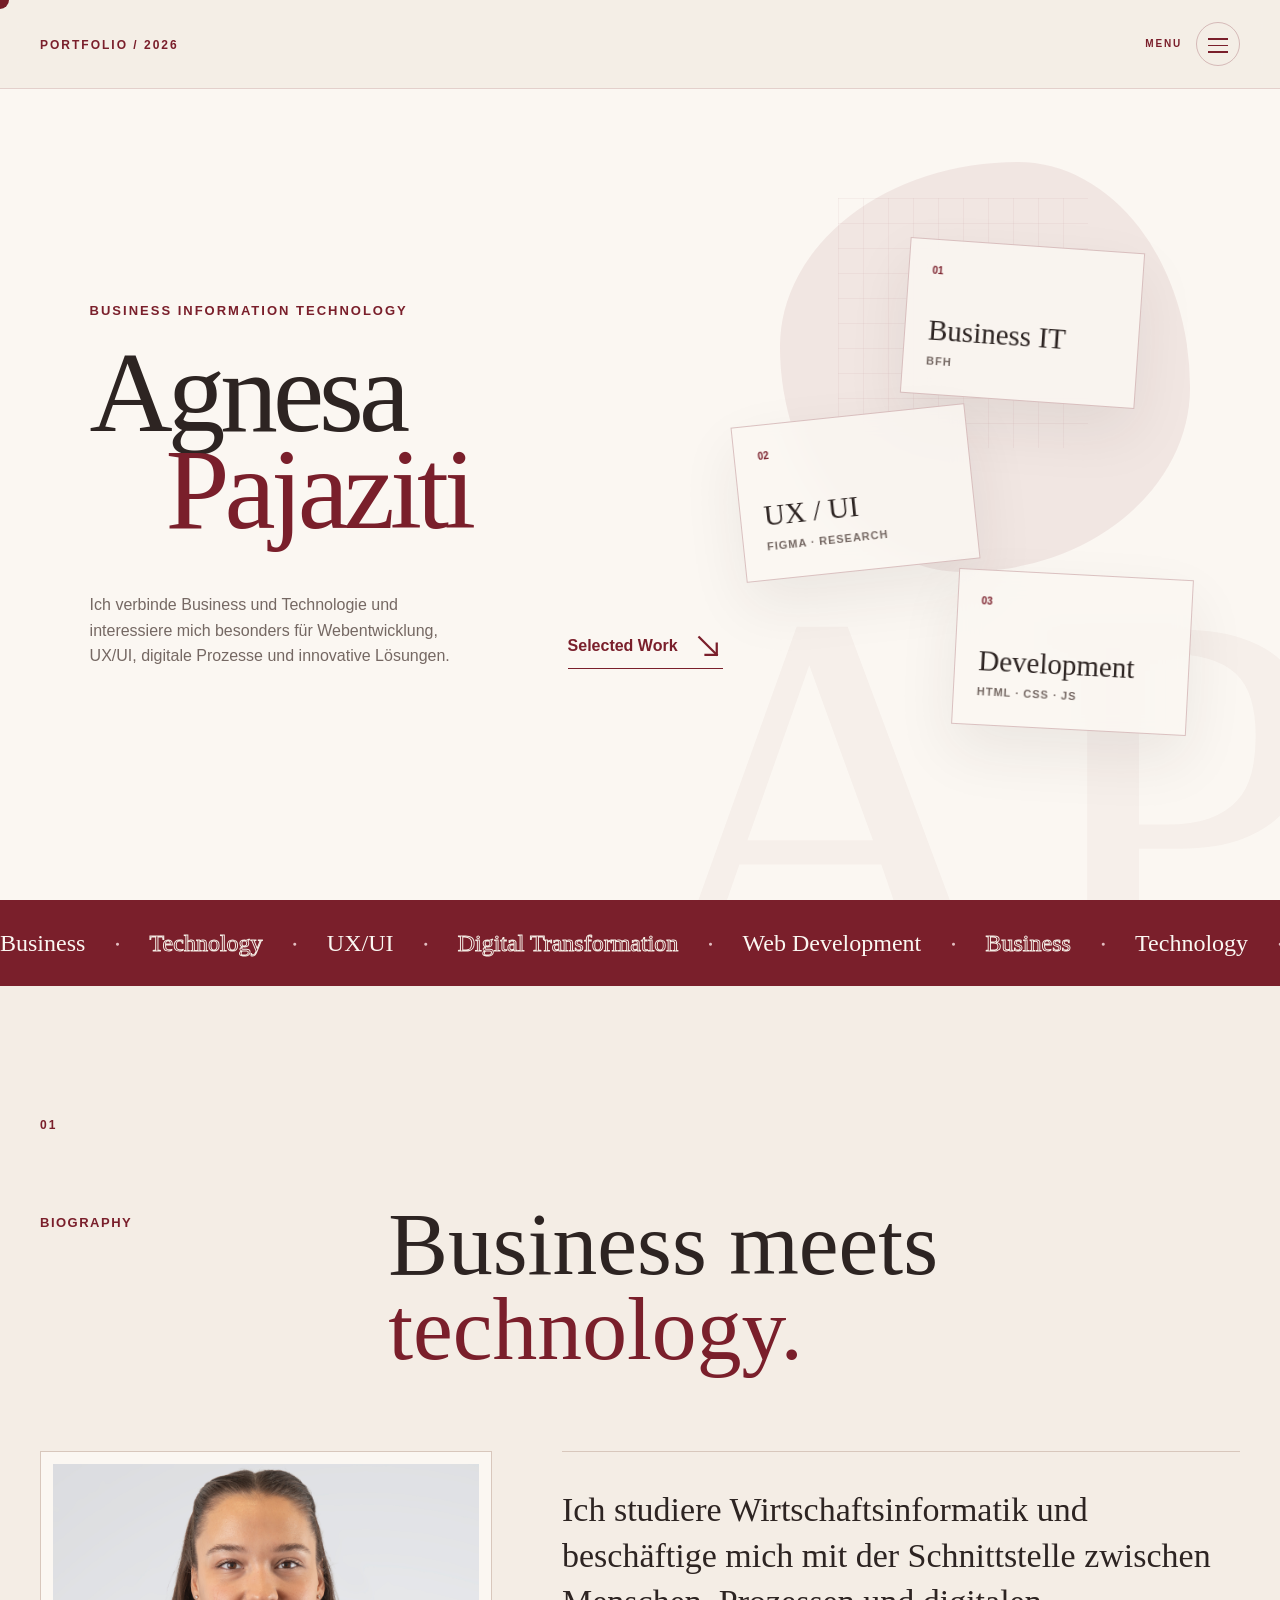
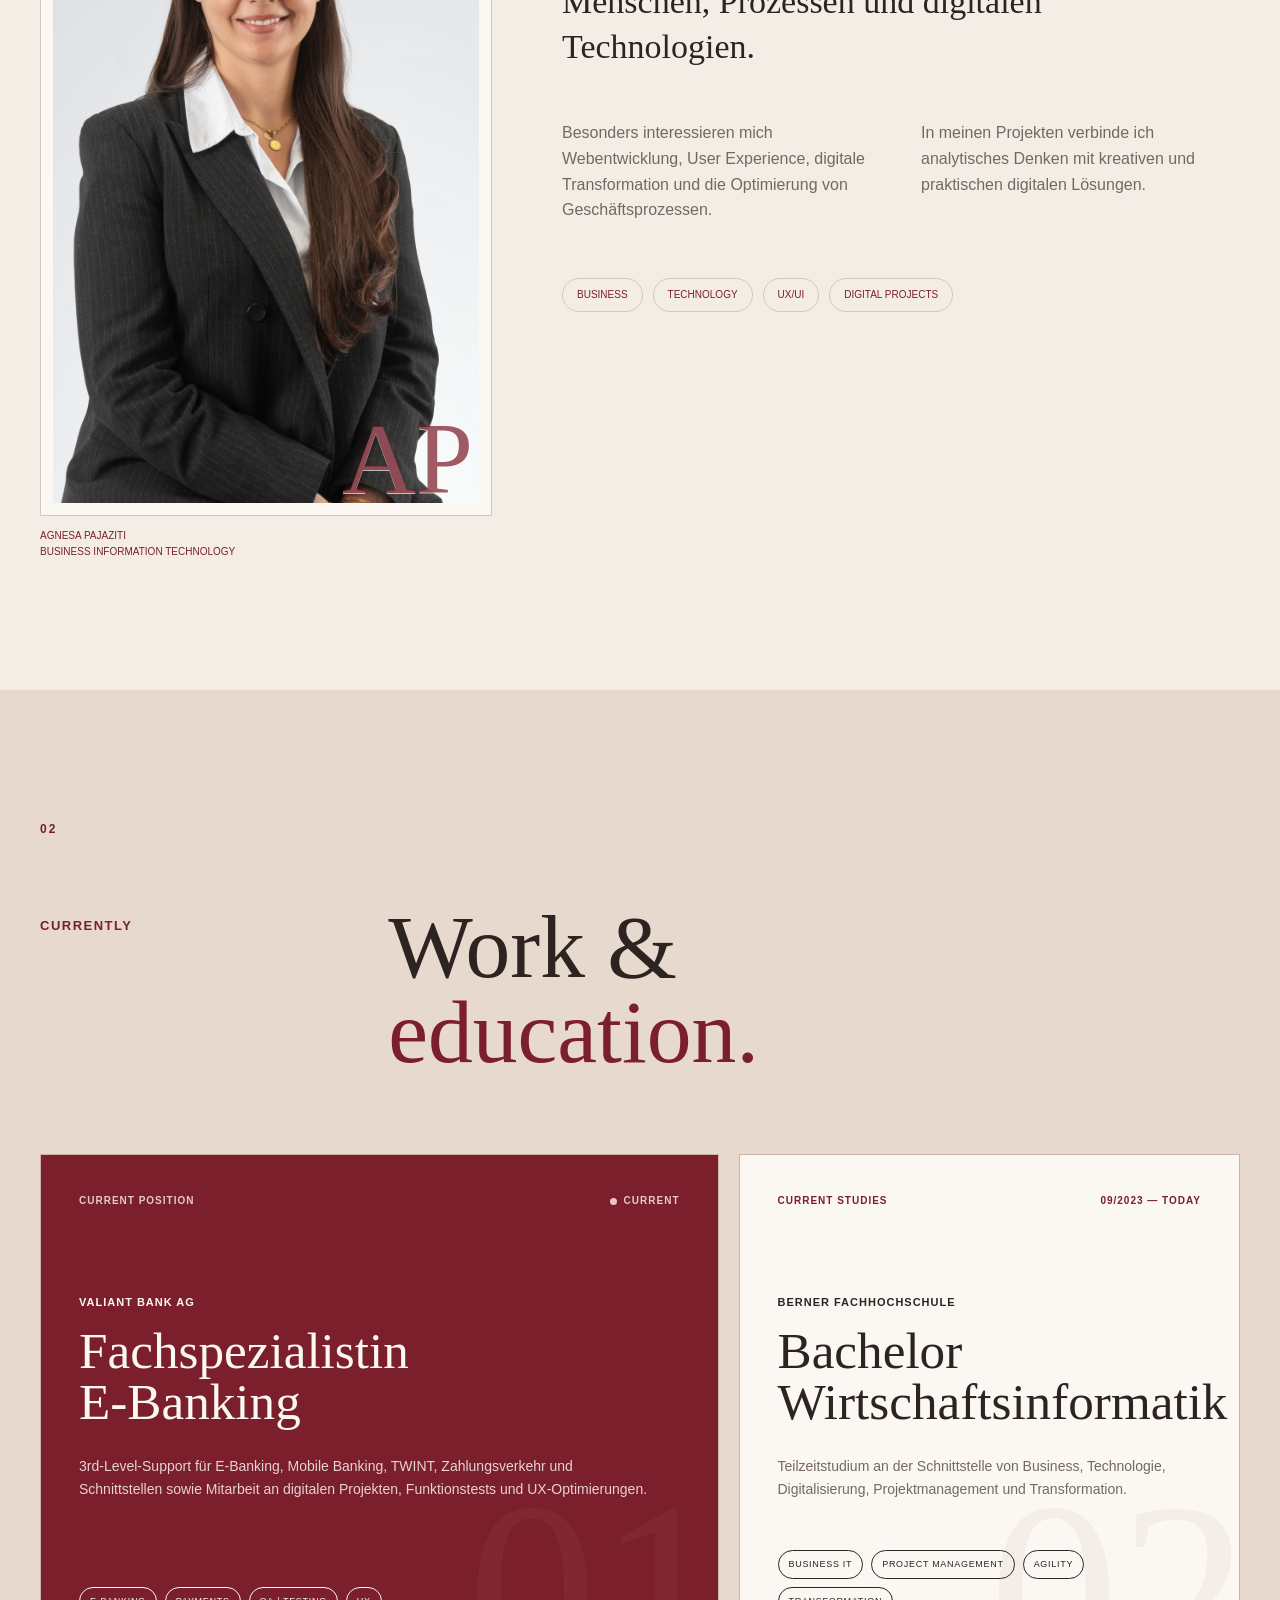
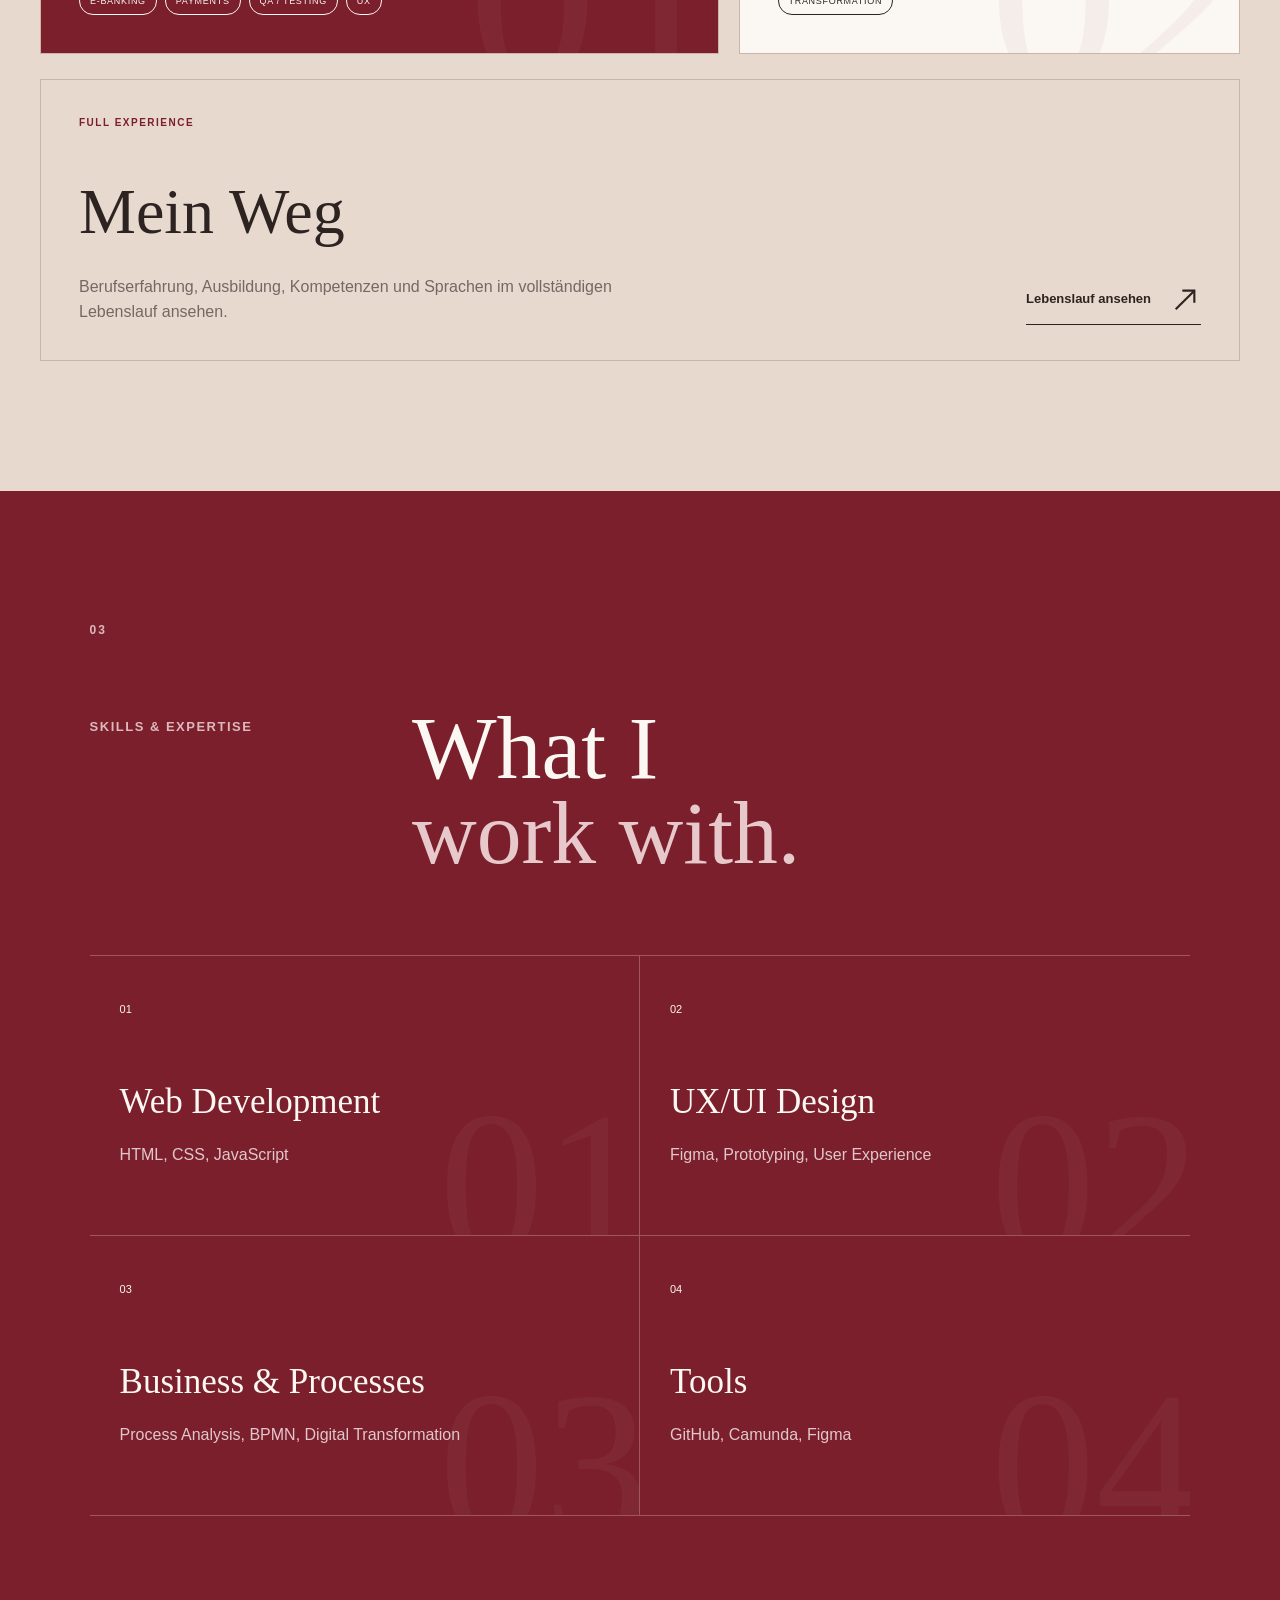
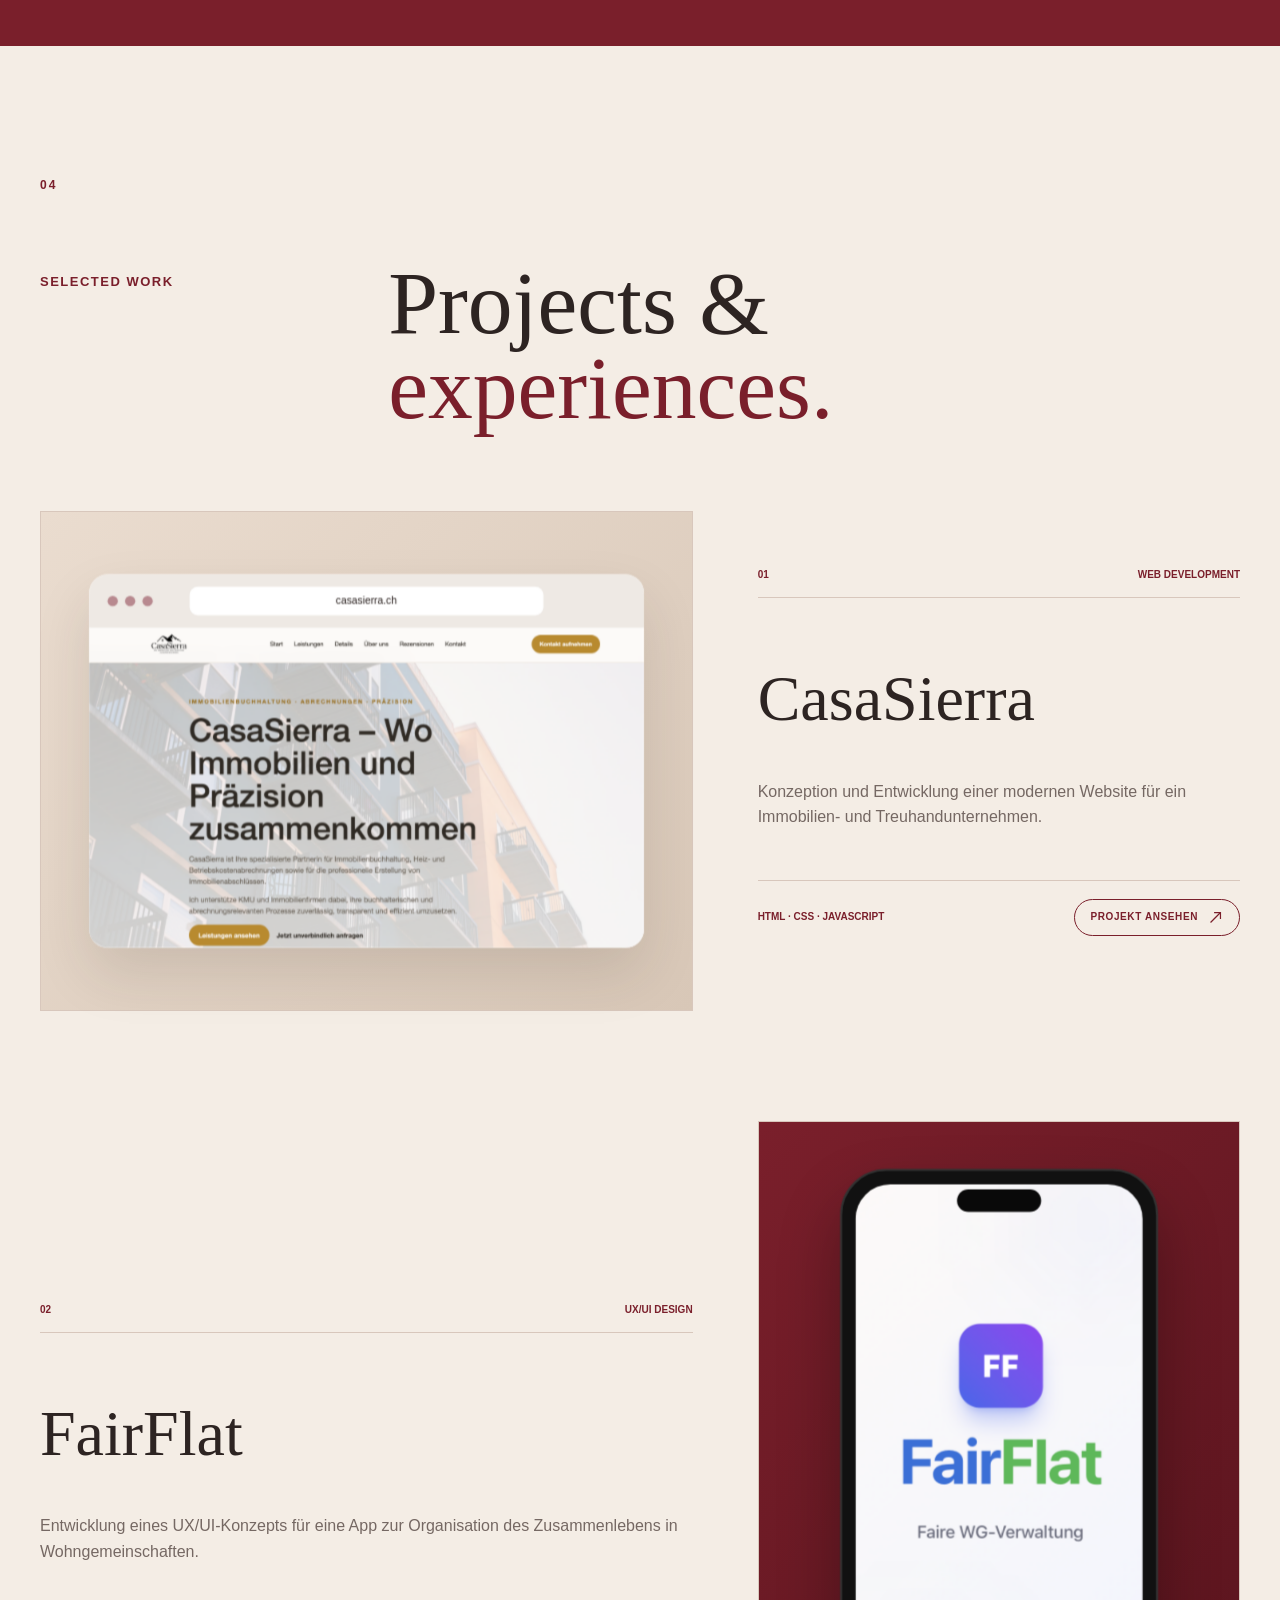
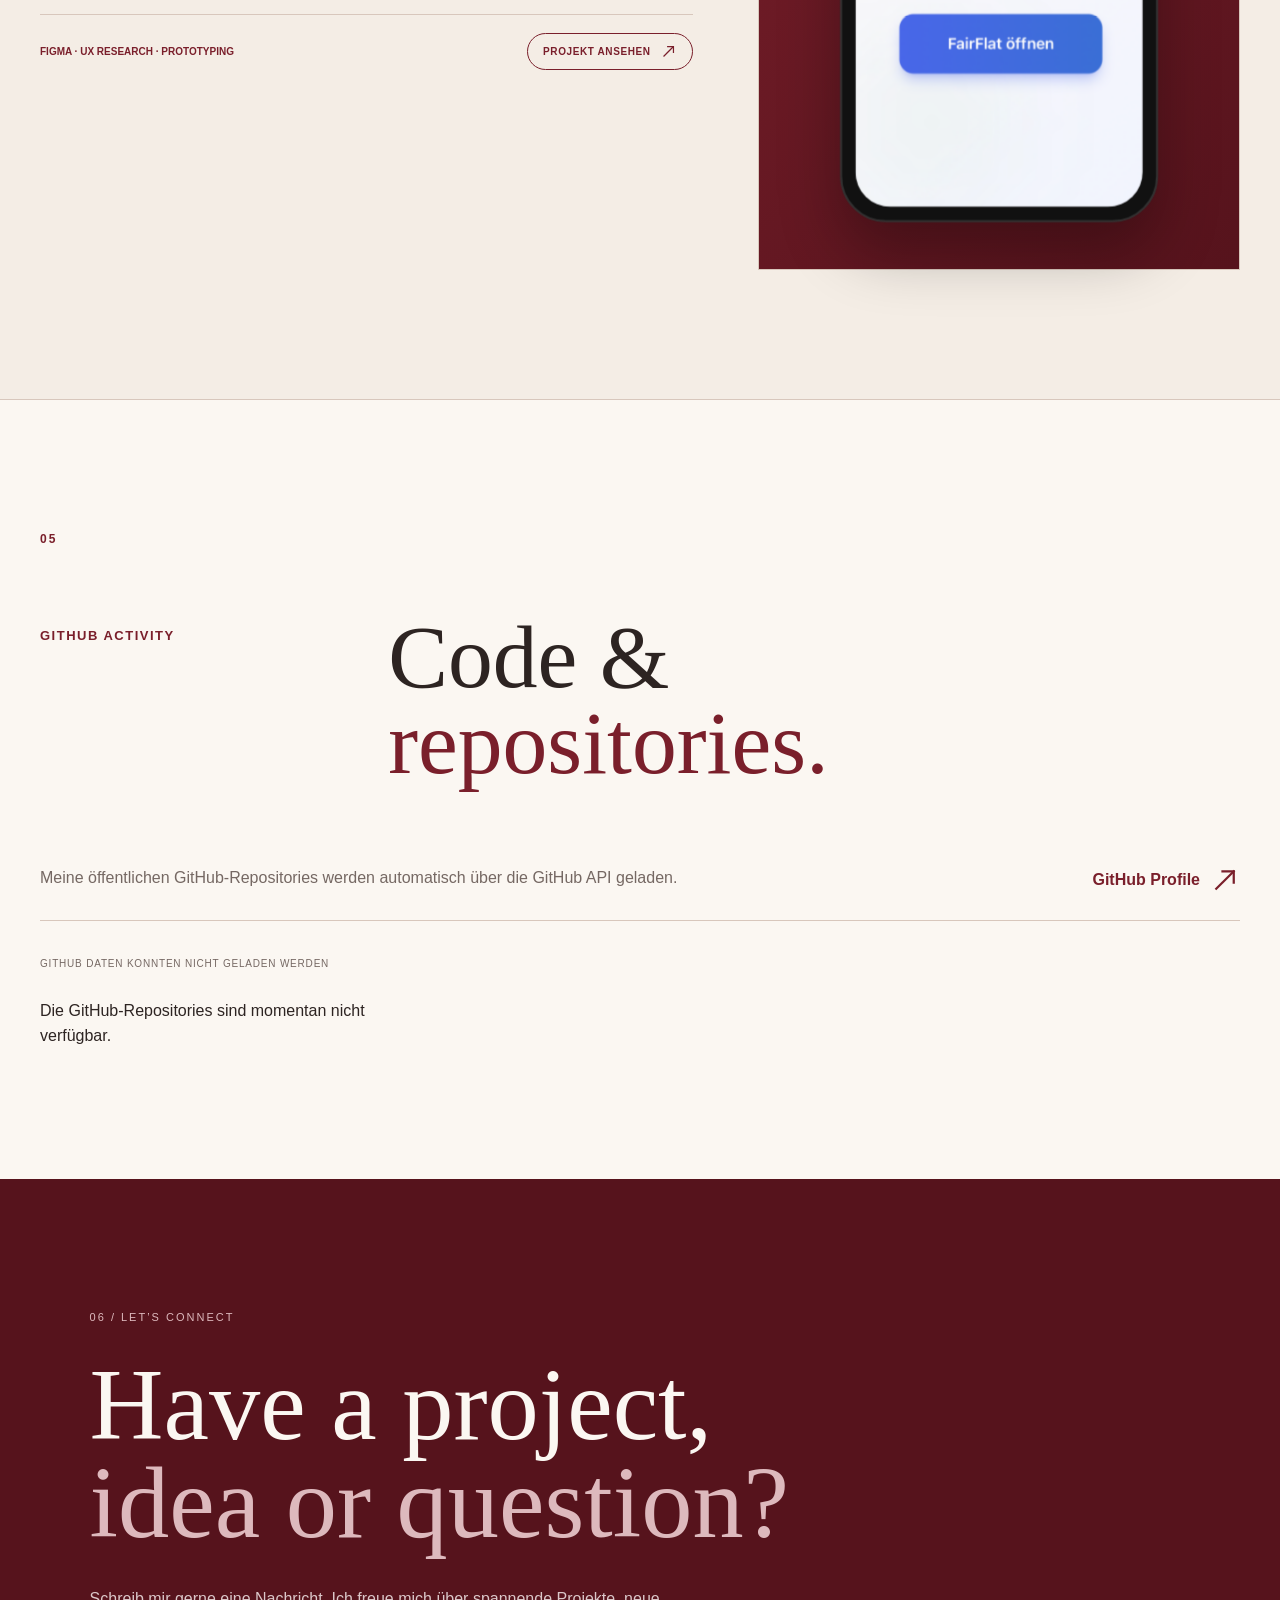
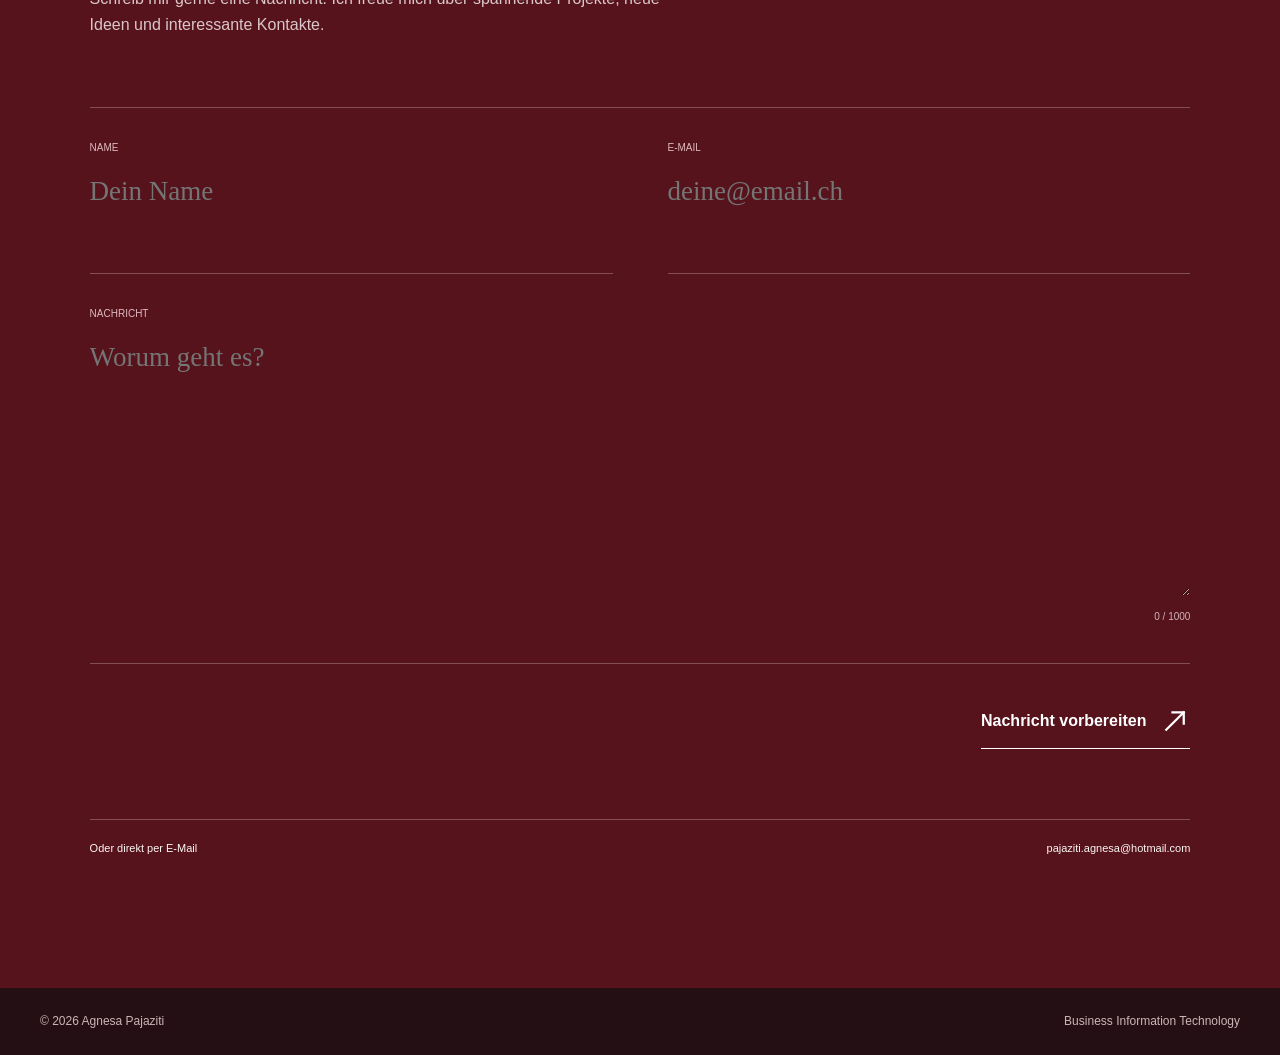
==== commit a0586350: "Link curriculum vitae PDF Updated the portfolio so the curriculum vitae opens directly as a PDF in a" ====
--- a/index.html
+++ b/index.html
@@ -192,6 +192,7 @@
                                 <path d="M5 5 L19 19"></path>
                                 <path d="M10 19 H19 V10"></path>
                             </svg>
+
                         </a>
 
                     </div>
@@ -413,10 +414,21 @@
 
                     <div class="bio-tags">
 
-                        <span>Business</span>
-                        <span>Technology</span>
-                        <span>UX/UI</span>
-                        <span>Digital Projects</span>
+                        <span>
+                            Business
+                        </span>
+
+                        <span>
+                            Technology
+                        </span>
+
+                        <span>
+                            UX/UI
+                        </span>
+
+                        <span>
+                            Digital Projects
+                        </span>
 
                     </div>
 
@@ -449,7 +461,10 @@
 
                     <h2>
                         Work &
-                        <span>education.</span>
+
+                        <span>
+                            education.
+                        </span>
                     </h2>
 
                 </div>
@@ -507,10 +522,21 @@
 
                         <div class="current-tags">
 
-                            <span>E-Banking</span>
-                            <span>Payments</span>
-                            <span>QA / Testing</span>
-                            <span>UX</span>
+                            <span>
+                                E-Banking
+                            </span>
+
+                            <span>
+                                Payments
+                            </span>
+
+                            <span>
+                                QA / Testing
+                            </span>
+
+                            <span>
+                                UX
+                            </span>
 
                         </div>
 
@@ -562,10 +588,21 @@
 
                         <div class="current-tags">
 
-                            <span>Business IT</span>
-                            <span>Project Management</span>
-                            <span>Agility</span>
-                            <span>Transformation</span>
+                            <span>
+                                Business IT
+                            </span>
+
+                            <span>
+                                Project Management
+                            </span>
+
+                            <span>
+                                Agility
+                            </span>
+
+                            <span>
+                                Transformation
+                            </span>
 
                         </div>
 
@@ -574,12 +611,14 @@
                 </div>
 
 
-                <!-- FULL CV LINK -->
+                <!-- CV PDF LINK -->
 
                 <a
-                    href="lebenslauf.html"
+                    href="CV.pdf"
                     class="career-link"
                     data-cursor="OPEN"
+                    target="_blank"
+                    rel="noopener noreferrer"
                 >
 
                     <div class="career-link-content">
@@ -605,7 +644,6 @@
                         <span>
                             Lebenslauf ansehen
                         </span>
-
 
                         <svg
                             class="career-arrow"
@@ -1083,7 +1121,9 @@
 
                 <article class="modal-detail">
 
-                    <span>01</span>
+                    <span>
+                        01
+                    </span>
 
                     <h3>
                         Ausgangslage
@@ -1096,7 +1136,9 @@
 
                 <article class="modal-detail">
 
-                    <span>02</span>
+                    <span>
+                        02
+                    </span>
 
                     <h3>
                         Umsetzung
@@ -1109,7 +1151,9 @@
 
                 <article class="modal-detail">
 
-                    <span>03</span>
+                    <span>
+                        03
+                    </span>
 
                     <h3>
                         Ergebnis
@@ -1137,6 +1181,8 @@
     </div>
 
 
+    <!-- FOOTER -->
+
     <footer>
 
         <p>
--- a/style.css
+++ b/style.css
@@ -19,7 +19,9 @@
 }
 
 
-/* RESET */
+/* =========================
+   RESET
+========================= */
 
 * {
     box-sizing: border-box;
@@ -60,7 +62,9 @@
 }
 
 
-/* CUSTOM CURSOR */
+/* =========================
+   CUSTOM CURSOR
+========================= */
 
 .custom-cursor {
     position: fixed;
@@ -111,13 +115,15 @@
     font-size: 9px;
 
     background:
-        rgba(122, 31, 43, 0.88);
+        rgba(122, 31, 43, 0.9);
 
     mix-blend-mode: normal;
 }
 
 
-/* HEADER */
+/* =========================
+   HEADER
+========================= */
 
 .site-header {
     position: fixed;
@@ -137,6 +143,9 @@
         rgba(122, 31, 43, 0.14);
 
     backdrop-filter:
+        blur(14px);
+
+    -webkit-backdrop-filter:
         blur(14px);
 }
 
@@ -153,11 +162,9 @@
     padding:
         16px 40px;
 
-    display:
-        flex;
-
-    align-items:
-        center;
+    display: flex;
+
+    align-items: center;
 
     justify-content:
         space-between;
@@ -178,7 +185,9 @@
 }
 
 
-/* MENU */
+/* =========================
+   MENU
+========================= */
 
 .menu-area {
     display: flex;
@@ -252,7 +261,9 @@
 }
 
 
-/* NAV */
+/* =========================
+   NAVIGATION
+========================= */
 
 .nav-links {
     position: fixed;
@@ -290,7 +301,9 @@
     pointer-events: none;
 
     transition:
-        0.4s ease;
+        opacity 0.4s ease,
+        transform 0.4s ease,
+        visibility 0.4s ease;
 }
 
 .nav-links.is-open {
@@ -322,10 +335,24 @@
         serif;
 
     font-size: 28px;
-}
-
-
-/* ARROW */
+
+    transition:
+        color 0.25s ease,
+        padding-left 0.25s ease;
+}
+
+.nav-links a:hover {
+    color:
+        var(--burgundy);
+
+    padding-left:
+        8px;
+}
+
+
+/* =========================
+   ARROWS
+========================= */
 
 .arrow-icon {
     width:
@@ -341,10 +368,18 @@
     stroke: currentColor;
 
     stroke-width: 1.8;
-}
-
-
-/* HERO */
+
+    stroke-linecap:
+        square;
+
+    stroke-linejoin:
+        miter;
+}
+
+
+/* =========================
+   HERO
+========================= */
 
 .hero {
     position: relative;
@@ -472,7 +507,7 @@
 }
 
 
-/* HERO DECORATIONS */
+/* HERO DECORATION */
 
 .hero-background-word {
     position: absolute;
@@ -564,7 +599,9 @@
 }
 
 
-/* HERO CARDS */
+/* =========================
+   HERO CARDS
+========================= */
 
 .hero-cards {
     position: relative;
@@ -598,6 +635,9 @@
         rgba(251, 247, 242, 0.82);
 
     backdrop-filter:
+        blur(13px);
+
+    -webkit-backdrop-filter:
         blur(13px);
 
     box-shadow:
@@ -665,7 +705,9 @@
 }
 
 
-/* TICKER */
+/* =========================
+   TICKER
+========================= */
 
 .ticker-section {
     overflow: hidden;
@@ -710,7 +752,9 @@
 
 .ticker-content i {
     font-family:
-        Arial;
+        Arial,
+        Helvetica,
+        sans-serif;
 
     font-size: 7px;
 
@@ -740,7 +784,9 @@
 }
 
 
-/* COMMON */
+/* =========================
+   COMMON
+========================= */
 
 .editorial-section,
 .experience-inner,
@@ -822,7 +868,9 @@
 }
 
 
-/* BIO */
+/* =========================
+   BIOGRAPHY
+========================= */
 
 .bio-layout {
     display: grid;
@@ -831,6 +879,8 @@
         0.8fr 1.2fr;
 
     gap: 70px;
+
+    align-items: start;
 }
 
 .bio-image-frame {
@@ -843,17 +893,25 @@
     border:
         1px solid
         var(--line);
+
+    background:
+        var(--cream-light);
 }
 
 .bio-image {
+    position: relative;
+
+    z-index: 1;
+
     display: block;
 
     width: 100%;
-
-    aspect-ratio:
-        4 / 5;
-
-    object-fit: cover;
+    height: auto;
+
+    object-fit: contain;
+
+    object-position:
+        center top;
 
     transition:
         transform 0.6s ease;
@@ -862,92 +920,52 @@
 .bio-image-frame:hover
 .bio-image {
     transform:
-        scale(1.04);
-}
+        scale(1.02);
+}
+
+
+/* AP INITIALS */
 
 .image-number {
     position: absolute;
 
-    right: -10px;
-    bottom: -45px;
-
-    font-family:
-        Georgia;
-
-    font-size: 130px;
-
-    color:
-        rgba(244, 237, 229, 0.65);
-}
-
-.bio-image-caption {
-    margin-top: 12px;
-
-    display: flex;
-
-    flex-direction: column;
-
-    font-size: 10px;
-
-    text-transform:
-        uppercase;
-
-    color:
-        var(--burgundy);
-}
-
-.bio-content {
-    padding-top: 35px;
-
-    border-top:
-        1px solid
-        var(--line);
-}
-
-.large-text {
-    margin-bottom: 50px;
+    right: 18px;
+    bottom: 4px;
+
+    z-index: 2;
 
     font-family:
         Georgia,
         "Times New Roman",
         serif;
 
-    font-size: 34px;
-
-    line-height: 1.35;
-}
-
-.bio-small-text {
-    display: grid;
-
-    grid-template-columns:
-        repeat(2, 1fr);
-
-    gap: 40px;
-
-    color:
-        var(--text-soft);
-}
-
-.bio-tags {
-    margin-top: 55px;
+    font-size:
+        clamp(
+            70px,
+            8vw,
+            120px
+        );
+
+    font-weight: 400;
+
+    line-height: 1;
+
+    color:
+        rgba(122, 31, 43, 0.72);
+
+    text-shadow:
+        0 1px 0
+        rgba(251, 247, 242, 0.7);
+
+    pointer-events: none;
+}
+
+.bio-image-caption {
+    margin-top: 12px;
 
     display: flex;
 
-    flex-wrap: wrap;
-
-    gap: 10px;
-}
-
-.bio-tags span {
-    padding:
-        8px 14px;
-
-    border:
-        1px solid
-        var(--line);
-
-    border-radius: 100px;
+    flex-direction: column;
 
     font-size: 10px;
 
@@ -958,195 +976,465 @@
         var(--burgundy);
 }
 
-
-/* EXPERIENCE */
-
-.experience-section {
-    background:
-        var(--cream-dark);
-}
-
-.experience-grid {
-    display: grid;
-
-    grid-template-columns:
-        1.3fr 1fr 1fr;
+.bio-content {
+    padding-top: 35px;
 
     border-top:
         1px solid
-        #cbb5a7;
-
-    border-left:
-        1px solid
-        #cbb5a7;
-}
-
-.experience-card {
-    min-height: 470px;
-
-    padding: 32px;
-
-    display: flex;
-
-    flex-direction: column;
-
-    border-right:
-        1px solid
-        #cbb5a7;
-
-    border-bottom:
-        1px solid
-        #cbb5a7;
-
-    transition:
-        transform 0.4s ease,
-        background-color 0.4s ease;
-}
-
-.experience-card:hover {
-    transform:
-        translateY(-10px);
-
-    background:
-        var(--cream-light);
-}
-
-.experience-current {
-    background:
-        var(--burgundy);
-
-    color:
-        var(--cream-light);
-}
-
-.experience-current:hover {
-    background:
-        var(--burgundy-dark);
-}
-
-.experience-top {
-    display: flex;
-
-    justify-content:
-        space-between;
-
-    font-size: 10px;
-
-    font-weight: 700;
-
-    text-transform:
-        uppercase;
-
-    letter-spacing: 1px;
-}
-
-.experience-status {
-    padding:
-        4px 8px;
-
-    border:
-        1px solid
-        rgba(255,255,255,0.4);
-
-    border-radius: 100px;
-}
-
-.experience-company {
-    margin-top: 75px;
-
-    margin-bottom: 12px;
-
-    font-size: 11px;
-
-    font-weight: 700;
-
-    text-transform:
-        uppercase;
-
-    letter-spacing: 1px;
-}
-
-.experience-card h3 {
-    margin-bottom: 30px;
+        var(--line);
+}
+
+.large-text {
+    margin-bottom: 50px;
 
     font-family:
         Georgia,
         "Times New Roman",
         serif;
 
-    font-size: 37px;
-
-    font-weight: 400;
-
-    line-height: 1.05;
-}
-
-.experience-card h3 span {
-    display: block;
-}
-
-.experience-card > p {
+    font-size: 34px;
+
+    line-height: 1.35;
+}
+
+.bio-small-text {
+    display: grid;
+
+    grid-template-columns:
+        repeat(2, 1fr);
+
+    gap: 40px;
+
     color:
         var(--text-soft);
-
-    font-size: 14px;
-}
-
-.experience-current > p {
-    color:
-        #e5cfd1;
-}
-
-.experience-tags {
-    margin-top: auto;
-
-    padding-top: 30px;
+}
+
+.bio-tags {
+    margin-top: 55px;
 
     display: flex;
 
     flex-wrap: wrap;
 
-    gap: 7px;
-}
-
-.experience-tags span {
+    gap: 10px;
+}
+
+.bio-tags span {
     padding:
-        6px 9px;
+        8px 14px;
 
     border:
         1px solid
-        currentColor;
+        var(--line);
 
     border-radius: 100px;
 
-    font-size: 9px;
+    font-size: 10px;
 
     text-transform:
         uppercase;
-}
-
-.experience-footer {
-    margin-top: 35px;
-
-    padding-top: 20px;
+
+    color:
+        var(--burgundy);
+}
+
+
+/* =========================
+   EXPERIENCE
+========================= */
+
+.experience-section {
+    background:
+        var(--cream-dark);
+}
+
+.current-grid {
+    display: grid;
+
+    grid-template-columns:
+        1.15fr 0.85fr;
+
+    gap: 20px;
+
+    margin-bottom: 25px;
+}
+
+.current-card {
+    position: relative;
+
+    min-height: 500px;
+
+    padding: 38px;
 
     display: flex;
+
+    flex-direction: column;
+
+    overflow: hidden;
+
+    border:
+        1px solid
+        #cbb5a7;
+
+    transition:
+        transform 0.4s ease,
+        box-shadow 0.4s ease;
+}
+
+.current-card:hover {
+    transform:
+        translateY(-8px);
+
+    box-shadow:
+        0 30px 60px
+        rgba(45, 36, 34, 0.1);
+}
+
+.current-work {
+    background:
+        var(--burgundy);
+
+    color:
+        var(--cream-light);
+}
+
+.current-study {
+    background:
+        var(--cream-light);
+}
+
+.current-card-top {
+    position: relative;
+
+    z-index: 2;
+
+    display: flex;
+
+    align-items: center;
 
     justify-content:
         space-between;
 
-    border-top:
+    gap: 15px;
+
+    font-size: 10px;
+
+    font-weight: 700;
+
+    letter-spacing: 1px;
+
+    text-transform: uppercase;
+}
+
+.current-work
+.current-card-top {
+    color:
+        #e6c9cc;
+}
+
+.current-study
+.current-card-top {
+    color:
+        var(--burgundy);
+}
+
+.live-indicator {
+    display: flex;
+
+    align-items: center;
+
+    gap: 7px;
+}
+
+.live-indicator i {
+    width: 7px;
+    height: 7px;
+
+    border-radius: 50%;
+
+    background:
+        #f0c3c7;
+
+    animation:
+        livePulse
+        1.8s
+        ease
+        infinite;
+}
+
+@keyframes livePulse {
+
+    50% {
+        box-shadow:
+            0 0 0 7px
+            rgba(240, 195, 199, 0);
+    }
+
+    0%,
+    100% {
+        box-shadow:
+            0 0 0 0
+            rgba(240, 195, 199, 0.35);
+    }
+}
+
+.current-card-number {
+    position: absolute;
+
+    right: -10px;
+    bottom: -70px;
+
+    font-family:
+        Georgia,
+        "Times New Roman",
+        serif;
+
+    font-size: 260px;
+
+    line-height: 1;
+
+    color:
+        rgba(255, 255, 255, 0.04);
+
+    pointer-events: none;
+}
+
+.current-study
+.current-card-number {
+    color:
+        rgba(122, 31, 43, 0.045);
+}
+
+.current-company {
+    position: relative;
+
+    z-index: 2;
+
+    margin-top: 85px;
+
+    margin-bottom: 13px;
+
+    font-size: 11px;
+
+    font-weight: 700;
+
+    text-transform: uppercase;
+
+    letter-spacing: 1px;
+}
+
+.current-card h3 {
+    position: relative;
+
+    z-index: 2;
+
+    margin-bottom: 28px;
+
+    font-family:
+        Georgia,
+        "Times New Roman",
+        serif;
+
+    font-size:
+        clamp(
+            38px,
+            4vw,
+            58px
+        );
+
+    font-weight: 400;
+
+    line-height: 1;
+}
+
+.current-card h3 span {
+    display: block;
+}
+
+.current-description {
+    position: relative;
+
+    z-index: 2;
+
+    max-width: 570px;
+
+    font-size: 14px;
+}
+
+.current-work
+.current-description {
+    color:
+        #e7d2d4;
+}
+
+.current-study
+.current-description {
+    color:
+        var(--text-soft);
+}
+
+.current-tags {
+    position: relative;
+
+    z-index: 2;
+
+    margin-top: auto;
+
+    padding-top: 35px;
+
+    display: flex;
+
+    flex-wrap: wrap;
+
+    gap: 8px;
+}
+
+.current-tags span {
+    padding:
+        6px 10px;
+
+    border:
+        1px solid
+        currentColor;
+
+    border-radius: 100px;
+
+    font-size: 9px;
+
+    text-transform:
+        uppercase;
+
+    letter-spacing: 0.7px;
+}
+
+
+/* CAREER LINK */
+
+.career-link {
+    min-height: 220px;
+
+    padding:
+        35px 38px;
+
+    display: flex;
+
+    align-items: flex-end;
+
+    justify-content:
+        space-between;
+
+    gap: 50px;
+
+    border:
         1px solid
         #cbb5a7;
 
-    font-size: 11px;
+    background:
+        transparent;
+
+    transition:
+        background-color 0.35s ease,
+        color 0.35s ease,
+        transform 0.35s ease;
+}
+
+.career-link:hover {
+    background:
+        var(--text);
+
+    color:
+        var(--cream-light);
+
+    transform:
+        translateY(-4px);
+}
+
+.career-link-label {
+    display: block;
+
+    margin-bottom: 30px;
+
+    font-size: 10px;
+
+    font-weight: 700;
+
+    letter-spacing: 1.5px;
+
+    color:
+        var(--burgundy);
+}
+
+.career-link:hover
+.career-link-label {
+    color:
+        #ddb9bd;
+}
+
+.career-link h3 {
+    margin-bottom: 10px;
+
+    font-family:
+        Georgia,
+        "Times New Roman",
+        serif;
+
+    font-size:
+        clamp(
+            40px,
+            5vw,
+            65px
+        );
+
+    font-weight: 400;
+}
+
+.career-link p {
+    max-width: 540px;
 
     color:
         var(--text-soft);
 }
 
-
-/* SKILLS */
+.career-link:hover p {
+    color:
+        #d6c9c3;
+}
+
+.career-link-action {
+    flex-shrink: 0;
+
+    display: flex;
+
+    align-items: center;
+
+    gap: 18px;
+
+    padding-bottom: 8px;
+
+    border-bottom:
+        1px solid
+        currentColor;
+
+    font-size: 13px;
+
+    font-weight: 700;
+}
+
+.career-arrow {
+    width: 32px;
+    height: 32px;
+
+    fill: none;
+
+    stroke: currentColor;
+
+    stroke-width: 1.6;
+}
+
+
+/* =========================
+   SKILLS
+========================= */
 
 .skills-section {
     max-width: none;
@@ -1198,7 +1486,7 @@
 
     border-top:
         1px solid
-        rgba(255,255,255,0.25);
+        rgba(255, 255, 255, 0.25);
 }
 
 .skill-item {
@@ -1206,13 +1494,14 @@
 
     min-height: 280px;
 
-    padding: 45px 30px;
+    padding:
+        45px 30px;
 
     overflow: hidden;
 
     border-bottom:
         1px solid
-        rgba(255,255,255,0.25);
+        rgba(255, 255, 255, 0.25);
 
     transition:
         padding-left 0.35s ease,
@@ -1222,14 +1511,14 @@
 .skill-item:nth-child(odd) {
     border-right:
         1px solid
-        rgba(255,255,255,0.25);
+        rgba(255, 255, 255, 0.25);
 }
 
 .skill-item:hover {
     padding-left: 45px;
 
     background:
-        rgba(255,255,255,0.05);
+        rgba(255, 255, 255, 0.05);
 }
 
 .skill-number {
@@ -1254,7 +1543,10 @@
 .skill-item h3 {
     margin-bottom: 12px;
 
-    font-family: Georgia;
+    font-family:
+        Georgia,
+        "Times New Roman",
+        serif;
 
     font-size: 35px;
 
@@ -1272,14 +1564,17 @@
     right: -10px;
     bottom: -55px;
 
-    font-family: Georgia;
+    font-family:
+        Georgia,
+        "Times New Roman",
+        serif;
 
     font-size: 210px;
 
     line-height: 1;
 
     color:
-        rgba(255,255,255,0.04);
+        rgba(255, 255, 255, 0.04);
 
     transition:
         transform 0.4s ease;
@@ -1293,7 +1588,9 @@
 }
 
 
-/* PROJECTS */
+/* =========================
+   PROJECTS
+========================= */
 
 .project-showcase {
     display: flex;
@@ -1317,12 +1614,14 @@
 .project-feature-reverse
 .project-visual {
     grid-column: 2;
+
     grid-row: 1;
 }
 
 .project-feature-reverse
 .project-details {
     grid-column: 1;
+
     grid-row: 1;
 }
 
@@ -1343,15 +1642,21 @@
 
     perspective: 1000px;
 
+    transform-style:
+        preserve-3d;
+
+    will-change:
+        transform;
+
     transition:
-        transform 0.25s ease,
+        transform 0.18s ease-out,
         box-shadow 0.35s ease;
 }
 
 .project-visual:hover {
     box-shadow:
         0 30px 65px
-        rgba(45,36,34,0.13);
+        rgba(45, 36, 34, 0.13);
 }
 
 .project-visual-casasierra {
@@ -1372,6 +1677,9 @@
         );
 }
 
+
+/* BROWSER */
+
 .browser-mockup {
     width: 100%;
 
@@ -1383,7 +1691,20 @@
 
     box-shadow:
         0 25px 55px
-        rgba(45,36,34,0.13);
+        rgba(45, 36, 34, 0.13);
+
+    transform:
+        translateZ(25px);
+
+    transition:
+        transform 0.3s ease;
+}
+
+.project-visual:hover
+.browser-mockup {
+    transform:
+        translateZ(38px)
+        scale(1.01);
 }
 
 .browser-topbar {
@@ -1437,19 +1758,66 @@
     width: 100%;
 }
 
+
+/* FAIRFLAT */
+
 .fairflat-device {
+    position: relative;
+
     width:
         min(310px, 85%);
 
     padding: 13px;
 
+    border:
+        2px solid #333;
+
     border-radius: 45px;
 
     background: #111;
 
     box-shadow:
         0 30px 60px
-        rgba(0,0,0,0.3);
+        rgba(0, 0, 0, 0.3);
+
+    transform:
+        translateZ(25px);
+
+    transition:
+        transform 0.3s ease,
+        box-shadow 0.3s ease;
+}
+
+.project-visual:hover
+.fairflat-device {
+    transform:
+        translateZ(42px)
+        scale(1.025);
+
+    box-shadow:
+        0 38px 75px
+        rgba(0, 0, 0, 0.4);
+}
+
+.fairflat-device::before {
+    content: "";
+
+    position: absolute;
+
+    top: 18px;
+    left: 50%;
+
+    z-index: 2;
+
+    width: 82px;
+    height: 22px;
+
+    transform:
+        translateX(-50%);
+
+    border-radius: 20px;
+
+    background: #090909;
 }
 
 .fairflat-device-screen {
@@ -1459,17 +1827,27 @@
 
     aspect-ratio:
         9 / 19.5;
+
+    background: white;
 }
 
 .fairflat-preview-image {
+    display: block;
+
     width: 100%;
     height: 100%;
 
     object-fit: cover;
 }
 
-.project-meta,
-.project-footer {
+
+/* PROJECT DETAILS */
+
+.project-meta {
+    margin-bottom: 50px;
+
+    padding-bottom: 14px;
+
     display: flex;
 
     align-items: center;
@@ -1480,16 +1858,13 @@
     border-bottom:
         1px solid
         var(--line);
-}
-
-.project-meta {
-    margin-bottom: 50px;
-
-    padding-bottom: 14px;
 
     font-size: 10px;
 
-    text-transform: uppercase;
+    font-weight: 700;
+
+    text-transform:
+        uppercase;
 
     color:
         var(--burgundy);
@@ -1498,7 +1873,10 @@
 .project-details h3 {
     margin-bottom: 28px;
 
-    font-family: Georgia;
+    font-family:
+        Georgia,
+        "Times New Roman",
+        serif;
 
     font-size:
         clamp(
@@ -1518,13 +1896,21 @@
 }
 
 .project-footer {
-    padding: 17px 0;
+    padding:
+        18px 0;
+
+    display: flex;
+
+    align-items: center;
+
+    justify-content:
+        space-between;
+
+    gap: 25px;
 
     border-top:
         1px solid
         var(--line);
-
-    border-bottom: none;
 }
 
 .project-tech {
@@ -1532,25 +1918,81 @@
 
     font-weight: 700;
 
-    text-transform: uppercase;
-
-    color:
-        var(--burgundy);
-}
+    text-transform:
+        uppercase;
+
+    color:
+        var(--burgundy);
+}
+
+
+/* PROJECT VIEW BUTTON */
 
 .project-modal-trigger {
-    border: 0;
+    flex-shrink: 0;
+
+    padding:
+        9px 15px;
+
+    display: inline-flex;
+
+    align-items: center;
+
+    gap: 9px;
+
+    border:
+        1px solid
+        var(--burgundy);
+
+    border-radius: 100px;
 
     background: transparent;
 
     color:
         var(--burgundy);
 
+    font-size: 10px;
+
+    font-weight: 700;
+
+    letter-spacing: 0.6px;
+
+    text-transform:
+        uppercase;
+
     cursor: pointer;
-}
-
-
-/* GITHUB */
+
+    transition:
+        background-color 0.25s ease,
+        color 0.25s ease,
+        gap 0.25s ease;
+}
+
+.project-modal-trigger:hover {
+    gap: 13px;
+
+    background:
+        var(--burgundy);
+
+    color:
+        var(--cream-light);
+}
+
+.project-button-arrow {
+    width: 17px;
+    height: 17px;
+
+    fill: none;
+
+    stroke: currentColor;
+
+    stroke-width: 1.7;
+}
+
+
+/* =========================
+   GITHUB
+========================= */
 
 .github-section {
     background:
@@ -1571,6 +2013,8 @@
     justify-content:
         space-between;
 
+    gap: 40px;
+
     border-bottom:
         1px solid
         var(--line);
@@ -1595,9 +2039,13 @@
 .github-status {
     margin-bottom: 22px;
 
+    min-height: 20px;
+
     font-size: 10px;
 
     text-transform: uppercase;
+
+    letter-spacing: 0.8px;
 
     color:
         var(--text-soft);
@@ -1611,7 +2059,7 @@
 }
 
 .github-card {
-    min-height: 300px;
+    min-height: 320px;
 
     padding: 30px;
 
@@ -1629,30 +2077,47 @@
         var(--cream);
 
     transition:
-        transform 0.3s ease;
+        transform 0.3s ease,
+        box-shadow 0.3s ease;
 }
 
 .github-card:hover {
     transform:
         translateY(-8px);
-}
-
-.github-card-top,
-.github-card-footer {
+
+    box-shadow:
+        0 20px 40px
+        rgba(45, 36, 34, 0.08);
+}
+
+.github-card-top {
     display: flex;
+
+    align-items: center;
 
     justify-content:
         space-between;
+
+    font-size: 10px;
+
+    color:
+        var(--burgundy);
 }
 
 .github-card h3 {
     margin-top: 50px;
 
-    font-family: Georgia;
+    font-family:
+        Georgia,
+        "Times New Roman",
+        serif;
 
     font-size: 28px;
 
     font-weight: 400;
+
+    overflow-wrap:
+        anywhere;
 }
 
 .github-description {
@@ -1669,18 +2134,44 @@
 
     padding-top: 15px;
 
+    display: flex;
+
+    align-items: center;
+
+    justify-content:
+        space-between;
+
+    gap: 15px;
+
     border-top:
         1px solid
         var(--line);
-
+}
+
+.github-updated {
     font-size: 9px;
 
-    color:
-        var(--burgundy);
-}
-
-
-/* CONTACT */
+    font-weight: 700;
+
+    text-transform:
+        uppercase;
+
+    color:
+        var(--burgundy);
+}
+
+.github-open {
+    width: 21px;
+    height: 21px;
+
+    color:
+        var(--burgundy);
+}
+
+
+/* =========================
+   CONTACT
+========================= */
 
 .contact-section {
     padding:
@@ -1721,7 +2212,10 @@
 .contact-header h2 {
     margin-bottom: 35px;
 
-    font-family: Georgia;
+    font-family:
+        Georgia,
+        "Times New Roman",
+        serif;
 
     font-size:
         clamp(
@@ -1753,13 +2247,13 @@
     display: grid;
 
     grid-template-columns:
-        repeat(2,1fr);
+        repeat(2, 1fr);
 
     column-gap: 55px;
 
     border-top:
         1px solid
-        rgba(255,255,255,0.25);
+        rgba(255, 255, 255, 0.25);
 }
 
 .form-group {
@@ -1767,7 +2261,7 @@
 
     border-bottom:
         1px solid
-        rgba(255,255,255,0.25);
+        rgba(255, 255, 255, 0.25);
 }
 
 .form-group-message {
@@ -1800,7 +2294,10 @@
 
     color: white;
 
-    font-family: Georgia;
+    font-family:
+        Georgia,
+        "Times New Roman",
+        serif;
 
     font-size: 27px;
 }
@@ -1833,6 +2330,13 @@
     align-items: center;
 }
 
+.character-count {
+    font-size: 10px;
+
+    color:
+        #cdb4b7;
+}
+
 .form-footer {
     grid-column:
         1 / -1;
@@ -1840,6 +2344,13 @@
     padding-top: 30px;
 }
 
+.form-status {
+    font-size: 12px;
+
+    color:
+        #ddb9bd;
+}
+
 .contact-submit {
     display: flex;
 
@@ -1870,13 +2381,15 @@
 
     border-top:
         1px solid
-        rgba(255,255,255,0.25);
+        rgba(255, 255, 255, 0.25);
 
     font-size: 11px;
 }
 
 
-/* MODAL */
+/* =========================
+   PROJECT MODAL
+========================= */
 
 .project-modal {
     position: fixed;
@@ -1899,7 +2412,9 @@
 
     pointer-events: none;
 
-    transition: 0.3s ease;
+    transition:
+        opacity 0.3s ease,
+        visibility 0.3s ease;
 }
 
 .project-modal.is-open {
@@ -1916,7 +2431,7 @@
     inset: 0;
 
     background:
-        rgba(36,16,20,0.72);
+        rgba(36, 16, 20, 0.72);
 
     backdrop-filter:
         blur(7px);
@@ -1988,7 +2503,10 @@
     margin:
         45px 0 25px;
 
-    font-family: Georgia;
+    font-family:
+        Georgia,
+        "Times New Roman",
+        serif;
 
     font-size:
         clamp(
@@ -2016,7 +2534,7 @@
     display: grid;
 
     grid-template-columns:
-        repeat(3,1fr);
+        repeat(3, 1fr);
 }
 
 .modal-detail {
@@ -2040,7 +2558,10 @@
     margin:
         45px 0 15px;
 
-    font-family: Georgia;
+    font-family:
+        Georgia,
+        "Times New Roman",
+        serif;
 
     font-size: 25px;
 
@@ -2077,7 +2598,689 @@
 }
 
 
-/* FOOTER */
+/* =========================
+   CV PAGE
+========================= */
+
+.cv-page {
+    background:
+        var(--cream-light);
+}
+
+.cv-back-link {
+    display: flex;
+
+    align-items: center;
+
+    gap: 10px;
+
+    color:
+        var(--burgundy);
+
+    font-size: 11px;
+
+    font-weight: 700;
+
+    text-transform:
+        uppercase;
+
+    letter-spacing: 1px;
+}
+
+.cv-back-arrow {
+    width: 22px;
+    height: 22px;
+
+    fill: none;
+
+    stroke: currentColor;
+
+    stroke-width: 1.6;
+}
+
+
+/* CV HERO */
+
+.cv-hero {
+    max-width:
+        var(--max-width);
+
+    margin:
+        0 auto;
+
+    padding:
+        160px 40px
+        120px;
+}
+
+.cv-hero-number {
+    margin-bottom: 70px;
+
+    font-size: 11px;
+
+    font-weight: 700;
+
+    text-transform: uppercase;
+
+    letter-spacing: 2px;
+
+    color:
+        var(--burgundy);
+}
+
+.cv-hero-layout {
+    display: grid;
+
+    grid-template-columns:
+        1.2fr 0.8fr;
+
+    gap: 70px;
+
+    align-items: end;
+}
+
+.cv-kicker {
+    margin-bottom: 20px;
+
+    font-size: 11px;
+
+    font-weight: 700;
+
+    text-transform: uppercase;
+
+    letter-spacing: 1.8px;
+
+    color:
+        var(--burgundy);
+}
+
+.cv-hero h1 {
+    font-family:
+        Georgia,
+        "Times New Roman",
+        serif;
+
+    font-size:
+        clamp(
+            80px,
+            11vw,
+            160px
+        );
+
+    line-height: 0.82;
+
+    font-weight: 400;
+
+    letter-spacing: -5px;
+}
+
+.cv-hero h1 span {
+    display: block;
+
+    color:
+        var(--burgundy);
+}
+
+.cv-hero-intro {
+    padding-top: 25px;
+
+    border-top:
+        1px solid
+        var(--line);
+
+    color:
+        var(--text-soft);
+}
+
+.cv-hero-intro > p {
+    font-size: 17px;
+}
+
+.cv-hero-tags {
+    margin-top: 35px;
+
+    display: flex;
+
+    flex-wrap: wrap;
+
+    gap: 8px;
+}
+
+.cv-hero-tags span {
+    padding:
+        7px 11px;
+
+    border:
+        1px solid
+        var(--line);
+
+    border-radius: 100px;
+
+    font-size: 9px;
+
+    color:
+        var(--burgundy);
+
+    text-transform:
+        uppercase;
+}
+
+
+/* CV SECTIONS */
+
+.cv-section {
+    max-width:
+        var(--max-width);
+
+    margin:
+        0 auto;
+
+    padding:
+        120px 40px;
+}
+
+.cv-section-dark {
+    max-width: none;
+
+    padding:
+        0;
+
+    background:
+        var(--burgundy);
+
+    color:
+        var(--cream-light);
+}
+
+.cv-section-inner {
+    max-width:
+        var(--max-width);
+
+    margin:
+        0 auto;
+
+    padding:
+        120px 40px;
+}
+
+.cv-section-heading {
+    display: grid;
+
+    grid-template-columns:
+        80px 0.4fr 1fr;
+
+    gap: 30px;
+
+    align-items: start;
+
+    margin-bottom: 70px;
+}
+
+.cv-section-heading > span,
+.cv-section-heading > p {
+    padding-top: 10px;
+
+    font-size: 10px;
+
+    font-weight: 700;
+
+    text-transform: uppercase;
+
+    letter-spacing: 1px;
+
+    color:
+        var(--burgundy);
+}
+
+.cv-section-heading h2 {
+    font-family:
+        Georgia,
+        "Times New Roman",
+        serif;
+
+    font-size:
+        clamp(
+            50px,
+            7vw,
+            90px
+        );
+
+    line-height: 0.95;
+
+    font-weight: 400;
+}
+
+.cv-section-dark
+.cv-section-heading > span,
+.cv-section-dark
+.cv-section-heading > p {
+    color:
+        #ddb9bd;
+}
+
+
+/* CV TIMELINE */
+
+.cv-timeline {
+    border-top:
+        1px solid
+        var(--line);
+}
+
+.cv-entry {
+    display: grid;
+
+    grid-template-columns:
+        0.32fr 1fr;
+
+    gap: 60px;
+
+    padding:
+        50px 0;
+
+    border-bottom:
+        1px solid
+        var(--line);
+}
+
+.cv-entry-date {
+    font-size: 11px;
+
+    font-weight: 700;
+
+    color:
+        var(--burgundy);
+
+    text-transform: uppercase;
+}
+
+.cv-entry-top {
+    display: flex;
+
+    justify-content:
+        space-between;
+
+    gap: 20px;
+
+    color:
+        var(--burgundy);
+
+    font-size: 11px;
+
+    font-weight: 700;
+
+    text-transform: uppercase;
+}
+
+.cv-entry-top span {
+    padding:
+        5px 9px;
+
+    border:
+        1px solid
+        var(--burgundy);
+
+    border-radius: 100px;
+}
+
+.cv-company {
+    font-size: 11px;
+
+    font-weight: 700;
+
+    text-transform: uppercase;
+
+    color:
+        var(--burgundy);
+}
+
+.cv-entry h3 {
+    margin:
+        15px 0 10px;
+
+    font-family:
+        Georgia,
+        "Times New Roman",
+        serif;
+
+    font-size:
+        clamp(
+            32px,
+            4vw,
+            52px
+        );
+
+    font-weight: 400;
+}
+
+.cv-entry-percentage {
+    margin-bottom: 25px;
+
+    font-size: 11px;
+
+    color:
+        var(--text-soft);
+}
+
+.cv-entry-details {
+    display: grid;
+
+    grid-template-columns:
+        repeat(2, 1fr);
+
+    gap:
+        15px 35px;
+
+    color:
+        var(--text-soft);
+
+    font-size: 13px;
+}
+
+.cv-entry-current {
+    position: relative;
+}
+
+.cv-entry-current::before {
+    content: "";
+
+    position: absolute;
+
+    left: -18px;
+    top: 50px;
+
+    width: 6px;
+    height: 6px;
+
+    border-radius: 50%;
+
+    background:
+        var(--burgundy);
+}
+
+
+/* EDUCATION */
+
+.education-grid {
+    display: grid;
+
+    grid-template-columns:
+        repeat(2, 1fr);
+
+    border-top:
+        1px solid
+        rgba(255, 255, 255, 0.25);
+
+    border-left:
+        1px solid
+        rgba(255, 255, 255, 0.25);
+}
+
+.education-card {
+    position: relative;
+
+    min-height: 340px;
+
+    padding: 35px;
+
+    border-right:
+        1px solid
+        rgba(255, 255, 255, 0.25);
+
+    border-bottom:
+        1px solid
+        rgba(255, 255, 255, 0.25);
+
+    overflow: hidden;
+}
+
+.education-current {
+    background:
+        rgba(255, 255, 255, 0.07);
+}
+
+.education-number {
+    font-size: 10px;
+
+    color:
+        #ddb9bd;
+}
+
+.education-date {
+    margin-top: 65px;
+
+    margin-bottom: 12px;
+
+    font-size: 10px;
+
+    text-transform: uppercase;
+
+    color:
+        #ddb9bd;
+}
+
+.education-card h3 {
+    max-width: 430px;
+
+    margin-bottom: 15px;
+
+    font-family:
+        Georgia,
+        "Times New Roman",
+        serif;
+
+    font-size: 34px;
+
+    font-weight: 400;
+
+    line-height: 1.1;
+}
+
+.education-card > p:last-of-type {
+    color:
+        #e2cdd0;
+}
+
+.education-badge {
+    position: absolute;
+
+    top: 30px;
+    right: 30px;
+
+    padding:
+        5px 9px;
+
+    border:
+        1px solid
+        rgba(255, 255, 255, 0.5);
+
+    border-radius: 100px;
+
+    font-size: 9px;
+
+    text-transform:
+        uppercase;
+}
+
+
+/* TOOLS */
+
+.cv-tool-grid {
+    display: grid;
+
+    grid-template-columns:
+        repeat(4, 1fr);
+
+    border-top:
+        1px solid
+        var(--line);
+
+    border-left:
+        1px solid
+        var(--line);
+}
+
+.cv-tool-grid span {
+    min-height: 110px;
+
+    padding: 25px;
+
+    display: flex;
+
+    align-items: flex-end;
+
+    border-right:
+        1px solid
+        var(--line);
+
+    border-bottom:
+        1px solid
+        var(--line);
+
+    font-family:
+        Georgia,
+        "Times New Roman",
+        serif;
+
+    font-size: 20px;
+
+    transition:
+        background-color 0.25s ease,
+        color 0.25s ease;
+}
+
+.cv-tool-grid span:hover {
+    background:
+        var(--burgundy);
+
+    color:
+        var(--cream-light);
+}
+
+
+/* LANGUAGES */
+
+.language-section {
+    padding-top: 40px;
+}
+
+.language-grid {
+    display: grid;
+
+    grid-template-columns:
+        repeat(4, 1fr);
+}
+
+.language-grid article {
+    padding:
+        30px;
+
+    border-top:
+        1px solid
+        var(--line);
+
+    border-bottom:
+        1px solid
+        var(--line);
+
+    border-right:
+        1px solid
+        var(--line);
+}
+
+.language-grid article:first-child {
+    border-left:
+        1px solid
+        var(--line);
+}
+
+.language-grid span {
+    display: block;
+
+    margin-bottom: 60px;
+
+    font-size: 10px;
+
+    font-weight: 700;
+
+    color:
+        var(--burgundy);
+}
+
+.language-grid h3 {
+    font-family:
+        Georgia,
+        "Times New Roman",
+        serif;
+
+    font-size: 30px;
+
+    font-weight: 400;
+}
+
+.language-grid p {
+    margin-top: 6px;
+
+    color:
+        var(--text-soft);
+
+    font-size: 12px;
+}
+
+
+/* CV RETURN */
+
+.cv-return-section {
+    padding:
+        120px 7%;
+
+    background:
+        var(--burgundy-dark);
+
+    color:
+        var(--cream-light);
+}
+
+.cv-return-section p {
+    margin-bottom: 25px;
+
+    font-size: 10px;
+
+    text-transform: uppercase;
+
+    letter-spacing: 1.5px;
+
+    color:
+        #ddb9bd;
+}
+
+.cv-return-section a {
+    font-family:
+        Georgia,
+        "Times New Roman",
+        serif;
+
+    font-size:
+        clamp(
+            55px,
+            8vw,
+            110px
+        );
+
+    line-height: 0.9;
+}
+
+.cv-return-section a span {
+    display: block;
+
+    color:
+        #ddb9bd;
+}
+
+
+/* =========================
+   FOOTER
+========================= */
 
 footer {
     padding:
@@ -2098,7 +3301,9 @@
 }
 
 
-/* REVEALS */
+/* =========================
+   REVEAL
+========================= */
 
 .reveal {
     opacity: 0;
@@ -2119,7 +3324,9 @@
 }
 
 
-/* TABLET */
+/* =========================
+   TABLET
+========================= */
 
 @media (
     max-width: 1024px
@@ -2152,13 +3359,9 @@
         left: 10%;
     }
 
-    .experience-grid {
+    .current-grid {
         grid-template-columns:
             1fr;
-    }
-
-    .experience-card {
-        min-height: 350px;
     }
 
     .project-feature,
@@ -2172,6 +3375,7 @@
     .project-feature-reverse
     .project-details {
         grid-column: 1;
+
         grid-row: auto;
     }
 
@@ -2179,10 +3383,22 @@
         grid-template-columns:
             1fr;
     }
-}
-
-
-/* MOBILE */
+
+    .cv-hero-layout {
+        grid-template-columns:
+            1fr;
+    }
+
+    .cv-tool-grid {
+        grid-template-columns:
+            repeat(3, 1fr);
+    }
+}
+
+
+/* =========================
+   MOBILE
+========================= */
 
 @media (
     max-width: 768px
@@ -2261,7 +3477,10 @@
     .editorial-section,
     .experience-inner,
     .projects-section,
-    .github-inner {
+    .github-inner,
+    .cv-section,
+    .cv-section-inner,
+    .cv-hero {
         padding:
             90px 24px;
     }
@@ -2288,10 +3507,12 @@
             1fr;
     }
 
-    .experience-footer {
+    .career-link {
         flex-direction: column;
 
-        gap: 10px;
+        align-items: flex-start;
+
+        min-height: 280px;
     }
 
     .skills-grid,
@@ -2309,6 +3530,27 @@
         min-height: 360px;
 
         padding: 25px;
+
+        transform:
+            none !important;
+    }
+
+    .browser-mockup,
+    .fairflat-device {
+        transform:
+            none !important;
+    }
+
+    .project-footer {
+        align-items: flex-start;
+
+        flex-direction: column;
+    }
+
+    .github-intro {
+        flex-direction: column;
+
+        align-items: flex-start;
     }
 
     .form-group-message,
@@ -2334,6 +3576,40 @@
             60px 22px 30px;
     }
 
+    .cv-section-heading {
+        grid-template-columns:
+            1fr;
+
+        gap: 10px;
+    }
+
+    .cv-entry {
+        grid-template-columns:
+            1fr;
+
+        gap: 20px;
+    }
+
+    .cv-entry-details {
+        grid-template-columns:
+            1fr;
+    }
+
+    .education-grid {
+        grid-template-columns:
+            1fr;
+    }
+
+    .cv-tool-grid {
+        grid-template-columns:
+            repeat(2, 1fr);
+    }
+
+    .language-grid {
+        grid-template-columns:
+            repeat(2, 1fr);
+    }
+
     footer {
         flex-direction: column;
 
@@ -2344,7 +3620,43 @@
 }
 
 
-/* ACCESSIBILITY */
+/* =========================
+   SMALL MOBILE
+========================= */
+
+@media (
+    max-width: 480px
+) {
+
+    .hero h1 {
+        font-size: 54px;
+    }
+
+    .current-card {
+        padding: 28px;
+
+        min-height: 520px;
+    }
+
+    .current-card h3 {
+        font-size: 38px;
+    }
+
+    .cv-tool-grid,
+    .language-grid {
+        grid-template-columns:
+            1fr;
+    }
+
+    .cv-hero h1 {
+        font-size: 70px;
+    }
+}
+
+
+/* =========================
+   REDUCED MOTION
+========================= */
 
 @media (
     prefers-reduced-motion: reduce
@@ -2366,4 +3678,10 @@
     .ticker-track {
         animation: none;
     }
-}
+
+    .reveal {
+        opacity: 1;
+
+        transform: none;
+    }
+}
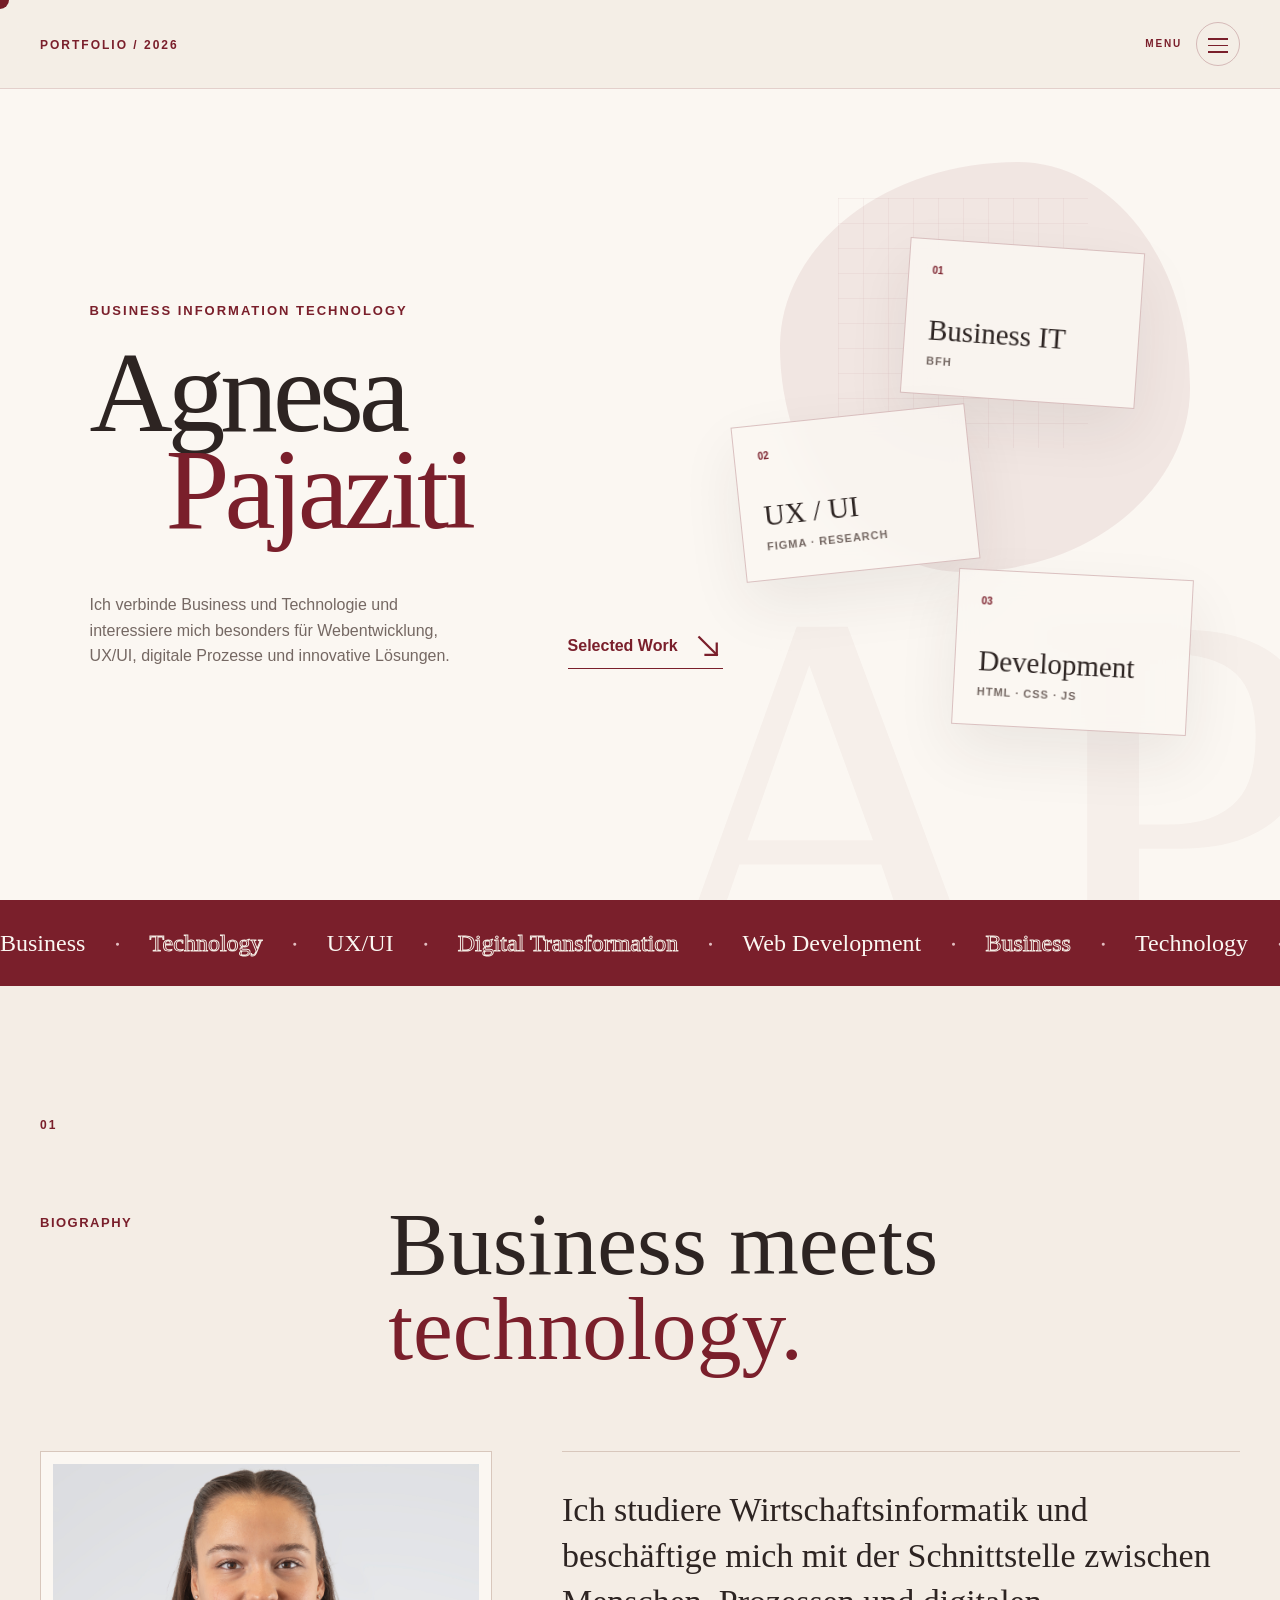
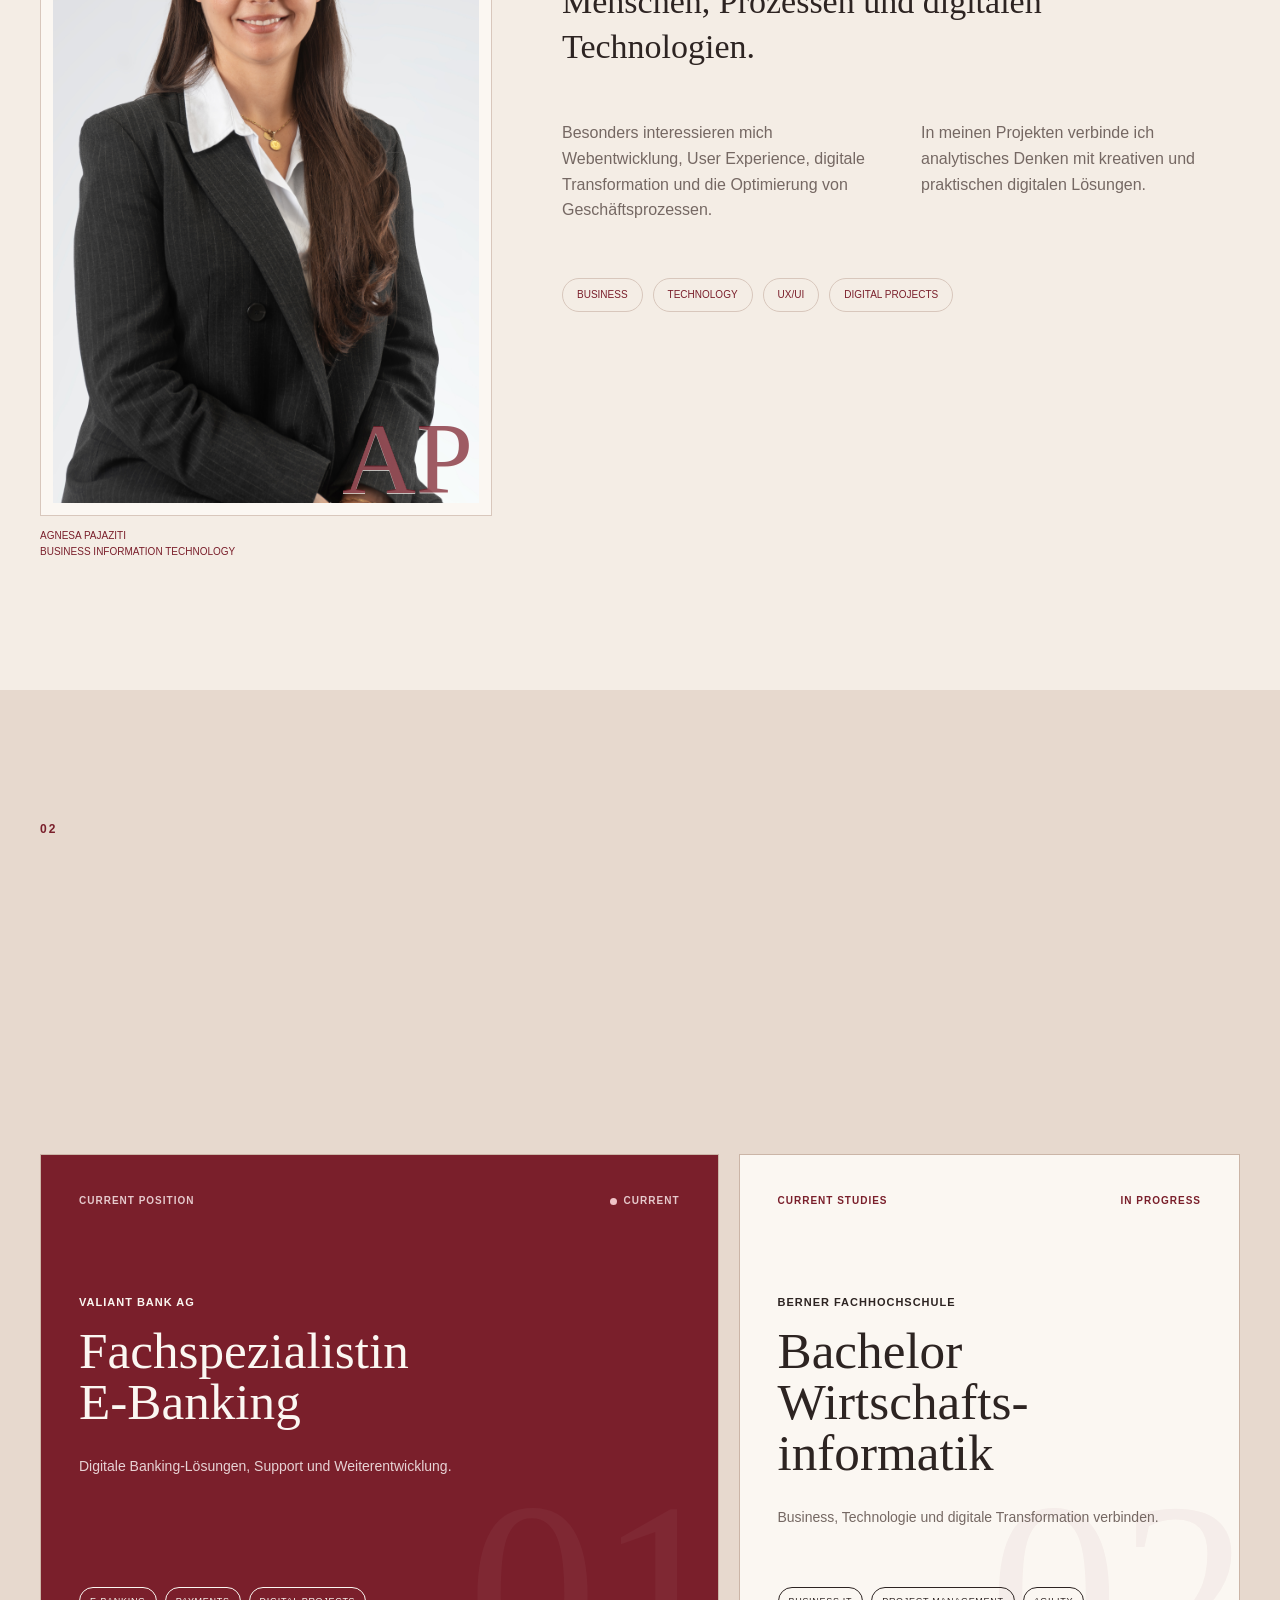
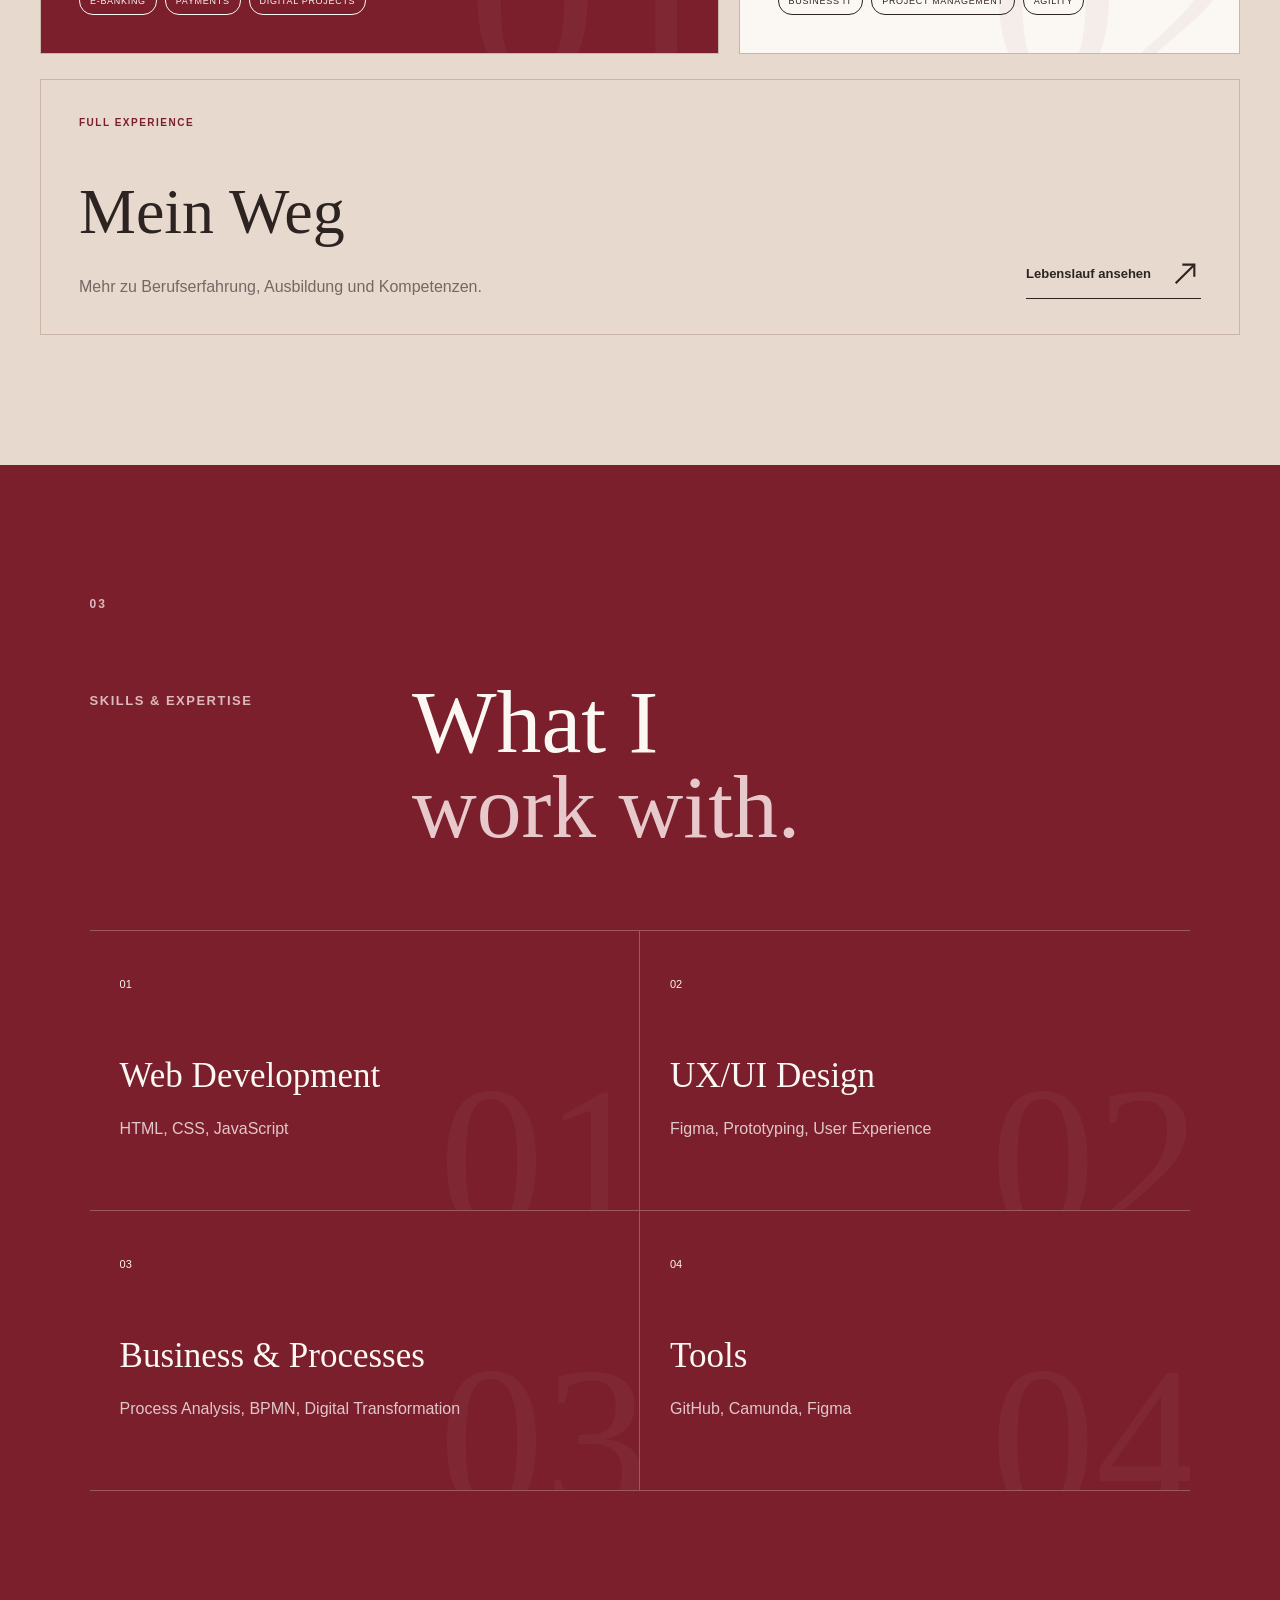
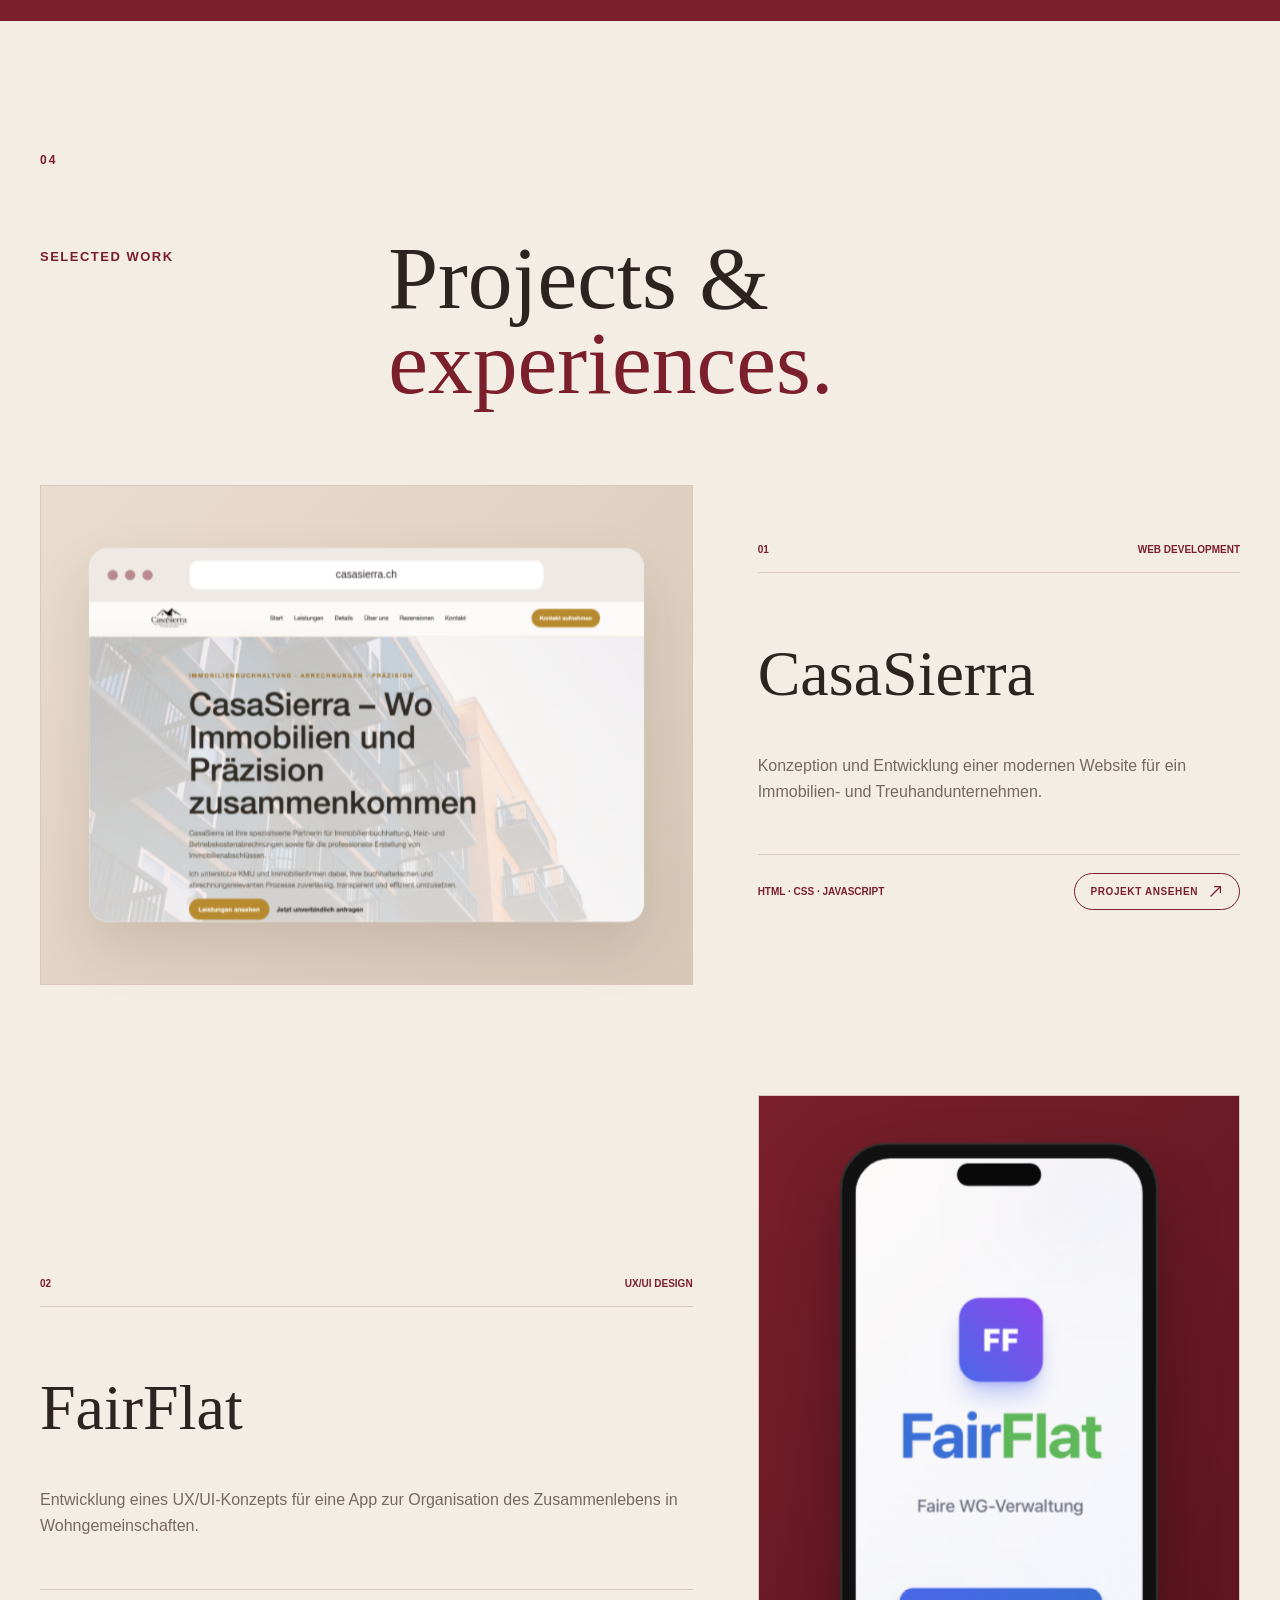
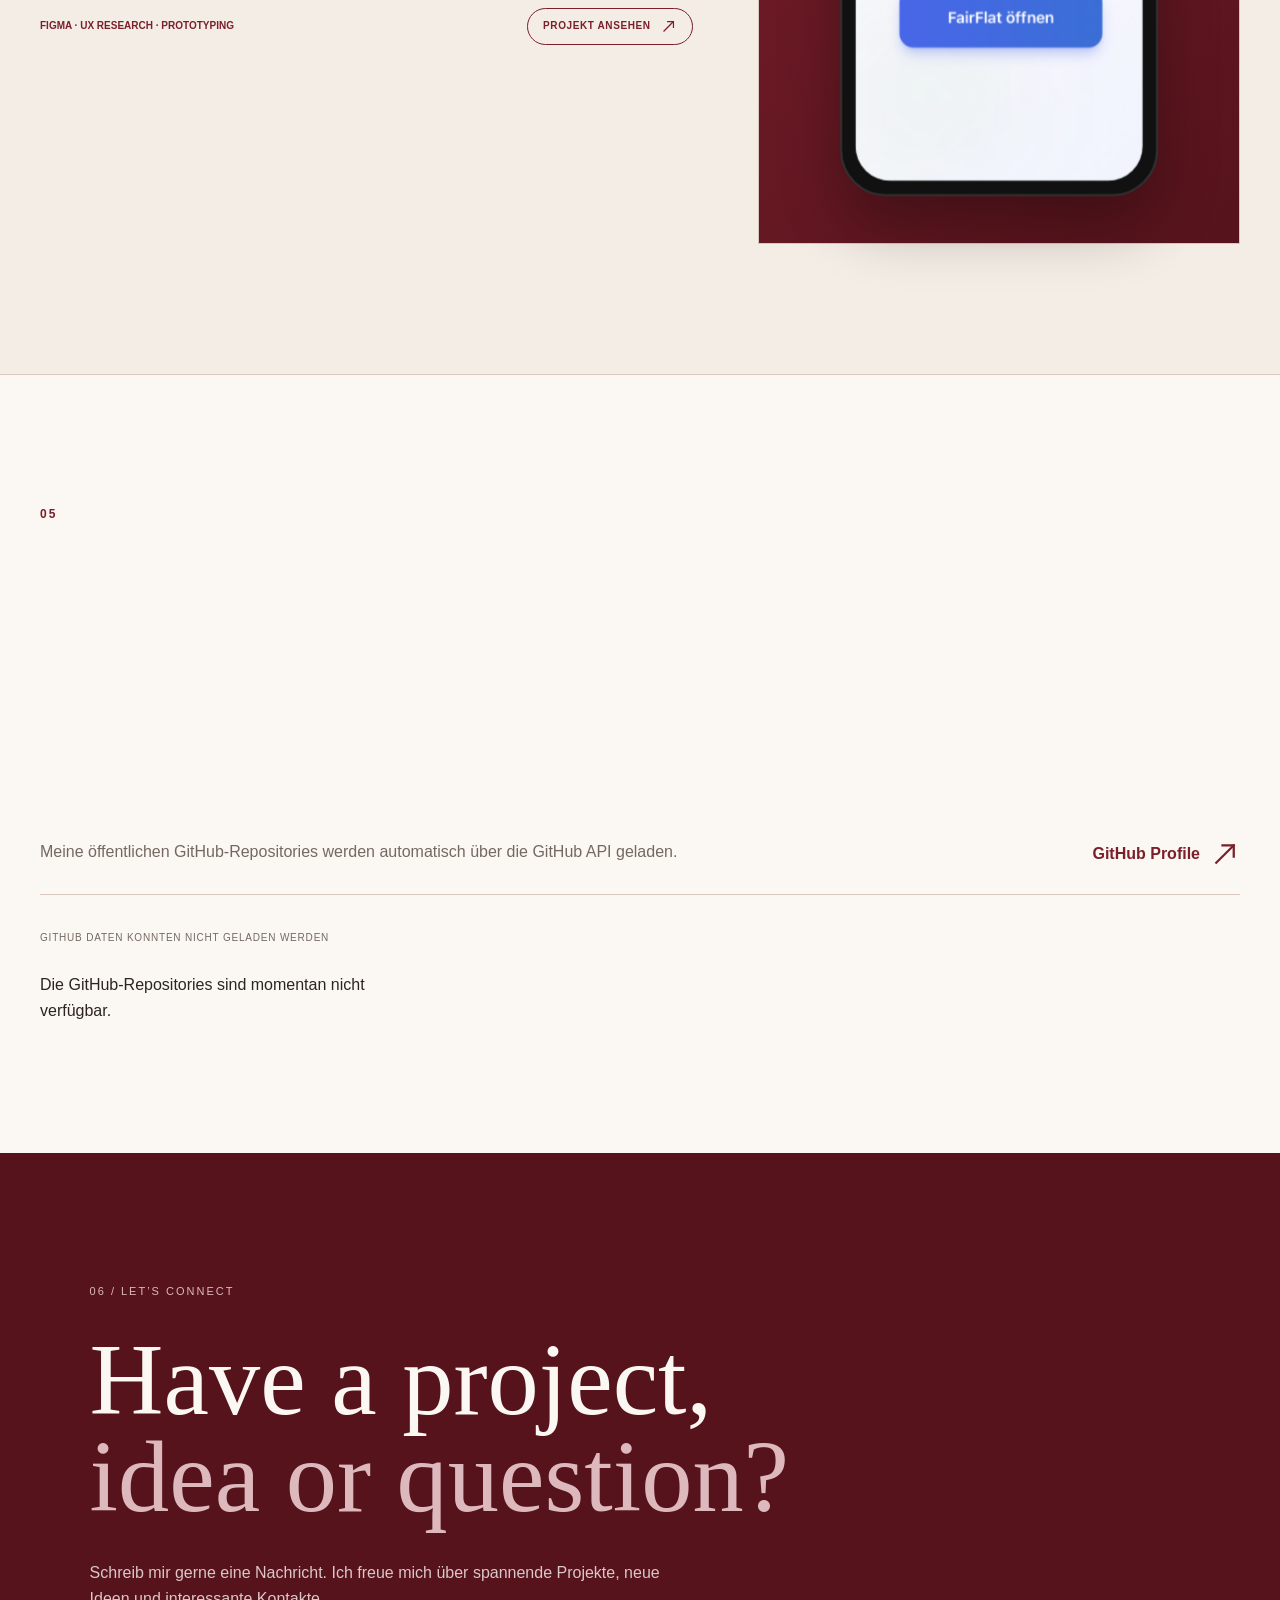
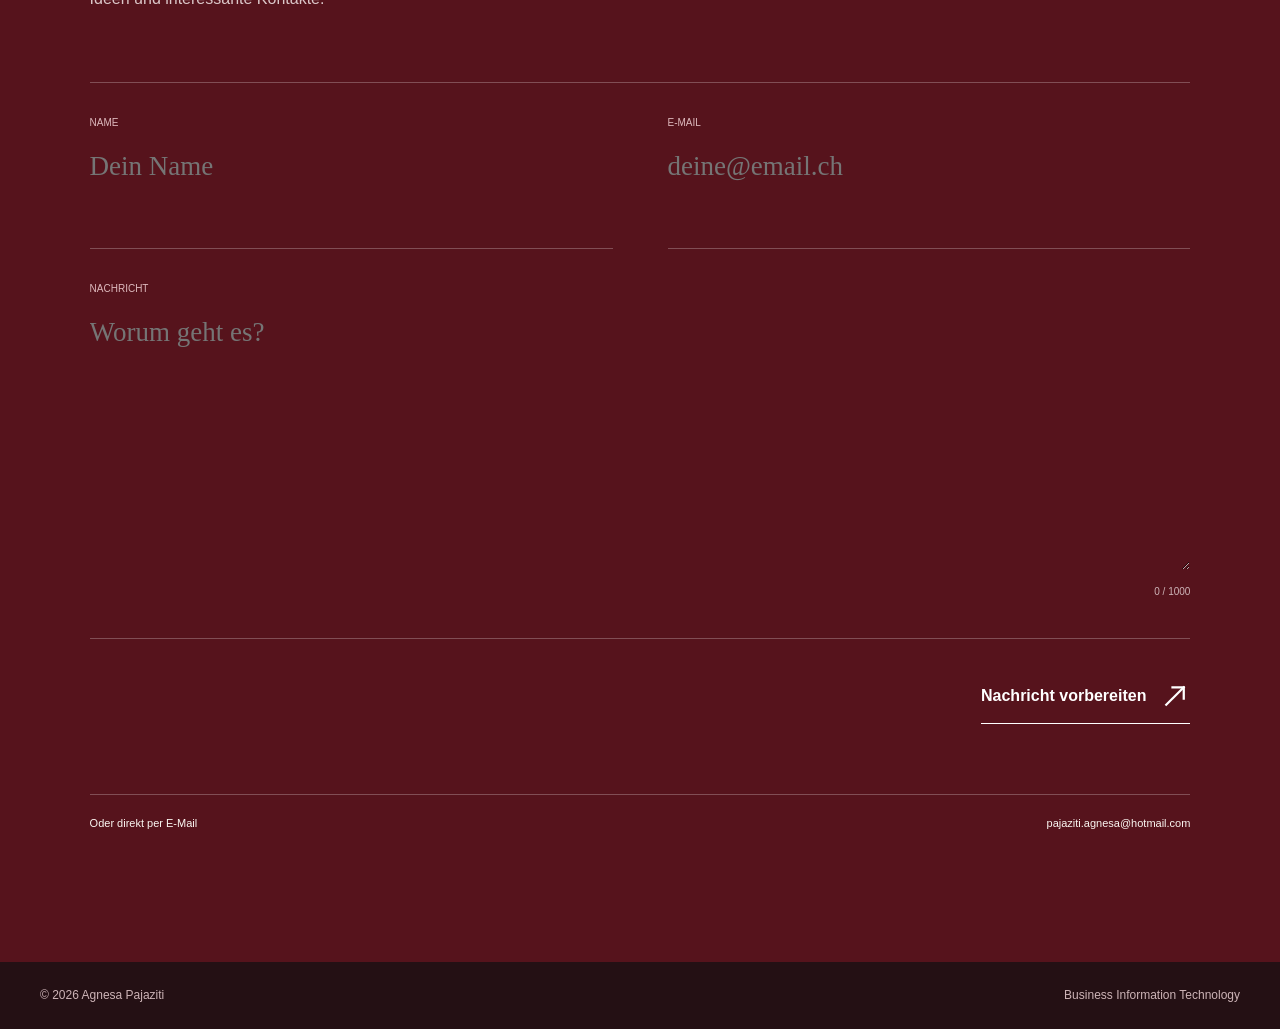
==== commit 33f27d1d: "Simplify current work and education content Reduced experience card content, improved study title wr" ====
--- a/index.html
+++ b/index.html
@@ -513,10 +513,8 @@
 
 
                         <p class="current-description">
-                            3rd-Level-Support für E-Banking, Mobile Banking,
-                            TWINT, Zahlungsverkehr und Schnittstellen sowie
-                            Mitarbeit an digitalen Projekten, Funktionstests
-                            und UX-Optimierungen.
+                            Digitale Banking-Lösungen,
+                            Support und Weiterentwicklung.
                         </p>
 
 
@@ -531,11 +529,7 @@
                             </span>
 
                             <span>
-                                QA / Testing
-                            </span>
-
-                            <span>
-                                UX
+                                Digital Projects
                             </span>
 
                         </div>
@@ -553,8 +547,12 @@
                                 CURRENT STUDIES
                             </span>
 
-                            <span>
-                                09/2023 — Today
+                            <span class="study-indicator">
+
+                                <i></i>
+
+                                In Progress
+
                             </span>
 
                         </div>
@@ -570,19 +568,18 @@
                         </p>
 
 
-                        <h3>
+                        <h3 class="study-title">
                             Bachelor
 
                             <span>
-                                Wirtschaftsinformatik
+                                Wirtschafts&shy;informatik
                             </span>
                         </h3>
 
 
                         <p class="current-description">
-                            Teilzeitstudium an der Schnittstelle von
-                            Business, Technologie, Digitalisierung,
-                            Projektmanagement und Transformation.
+                            Business, Technologie und digitale
+                            Transformation verbinden.
                         </p>
 
 
@@ -598,10 +595,6 @@
 
                             <span>
                                 Agility
-                            </span>
-
-                            <span>
-                                Transformation
                             </span>
 
                         </div>
@@ -632,8 +625,8 @@
                         </h3>
 
                         <p>
-                            Berufserfahrung, Ausbildung, Kompetenzen
-                            und Sprachen im vollständigen Lebenslauf ansehen.
+                            Mehr zu Berufserfahrung,
+                            Ausbildung und Kompetenzen.
                         </p>
 
                     </div>
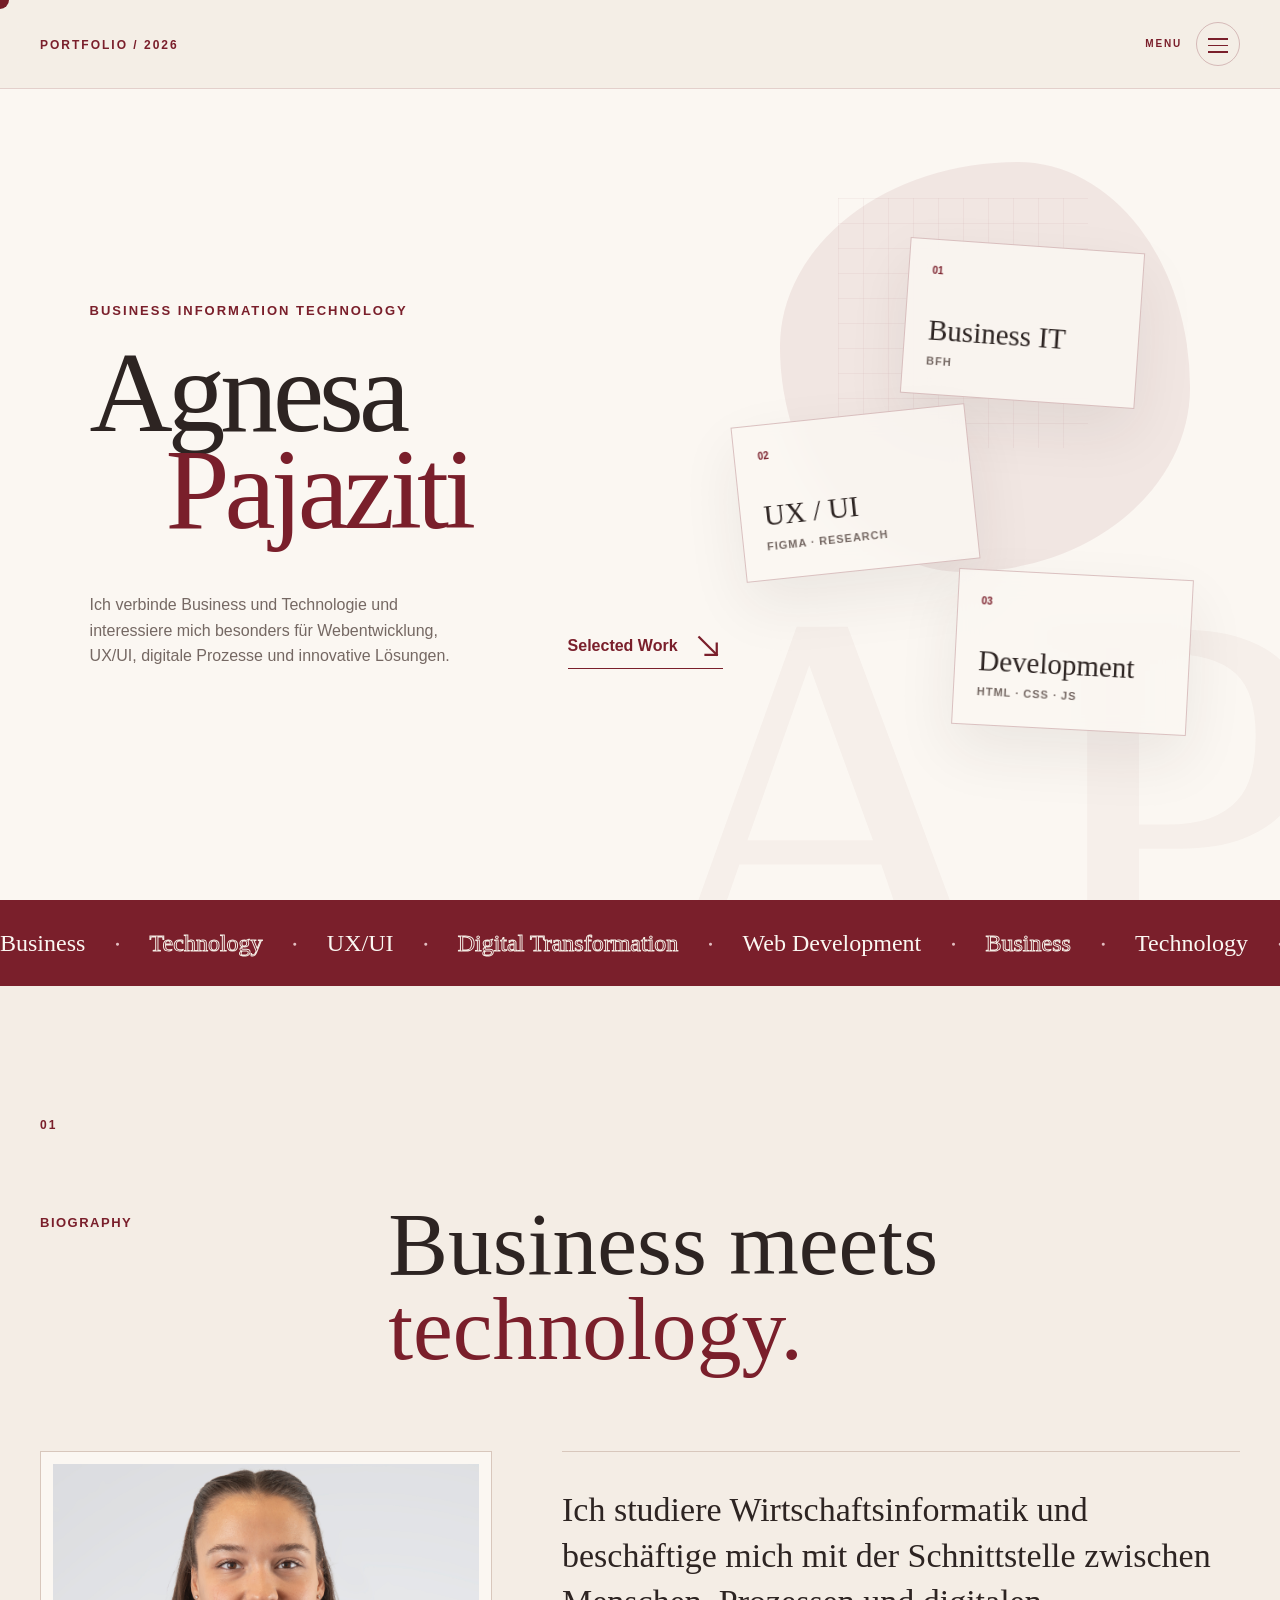
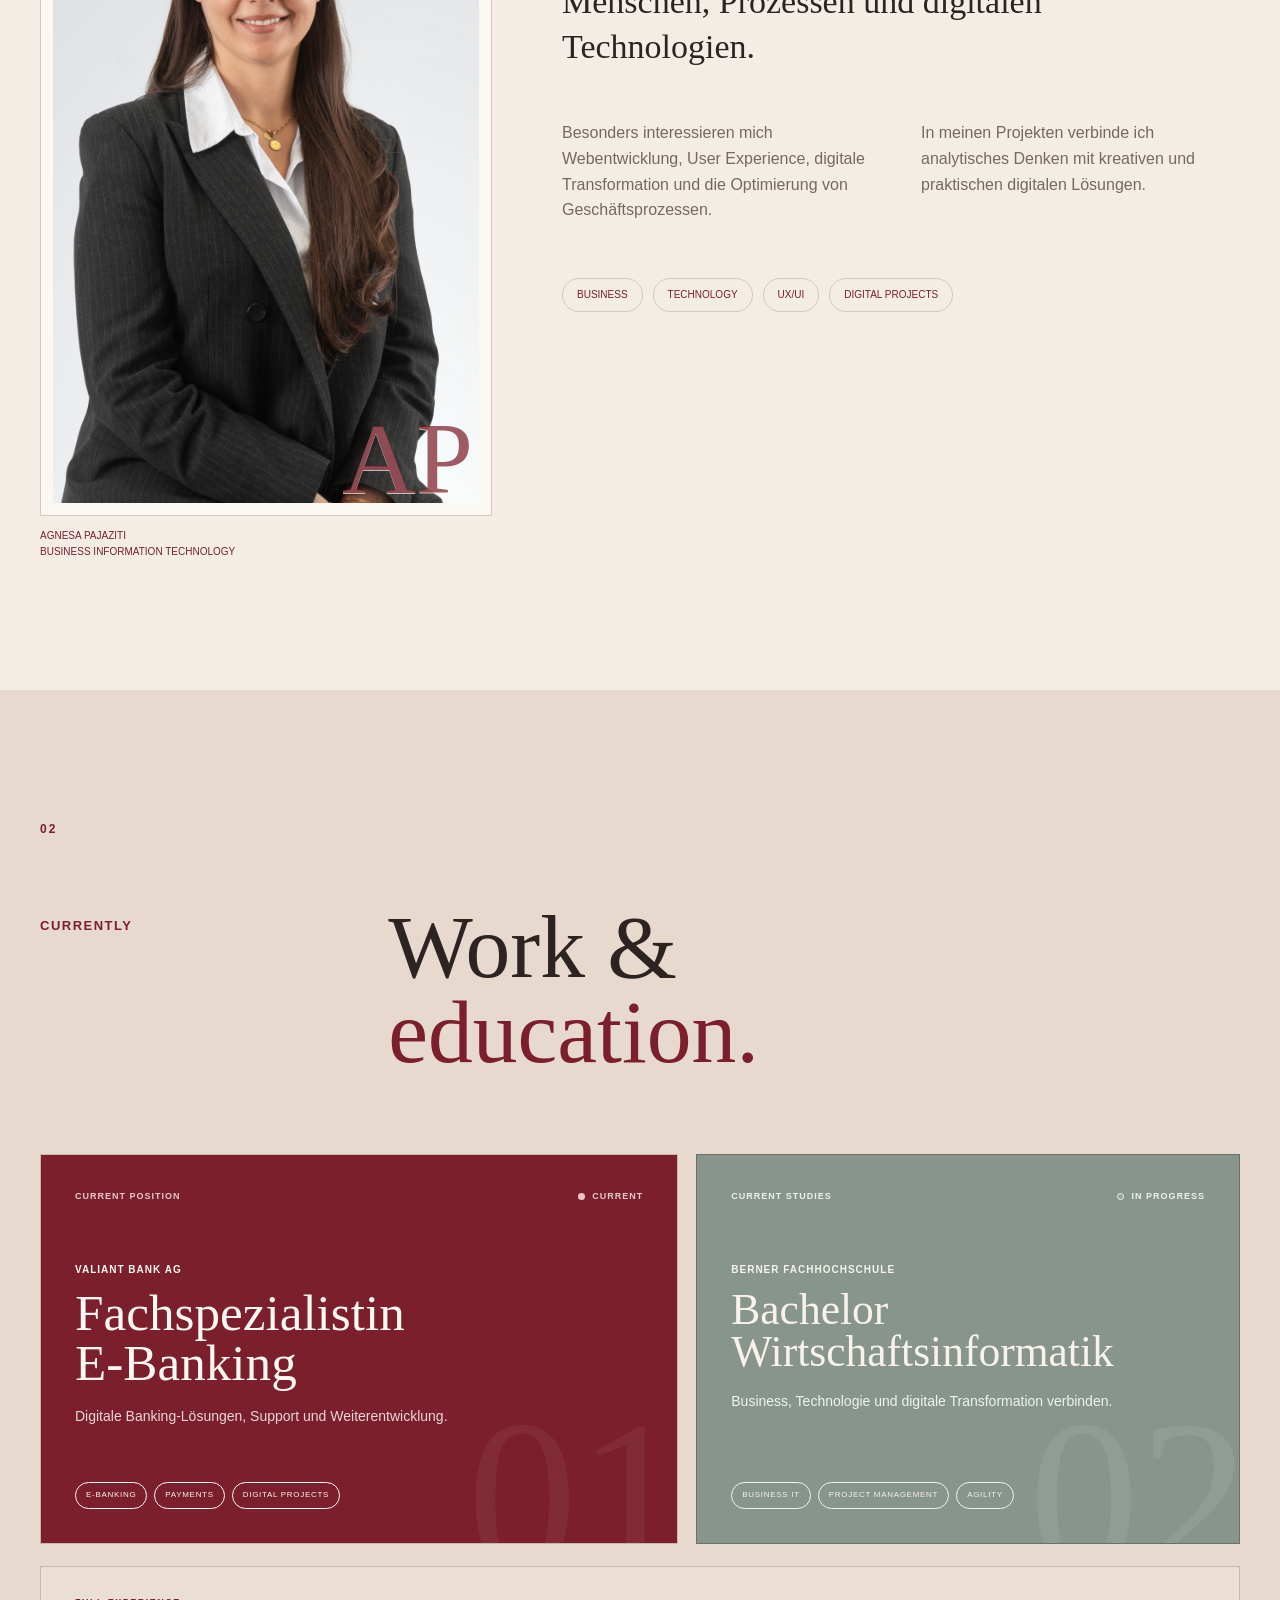
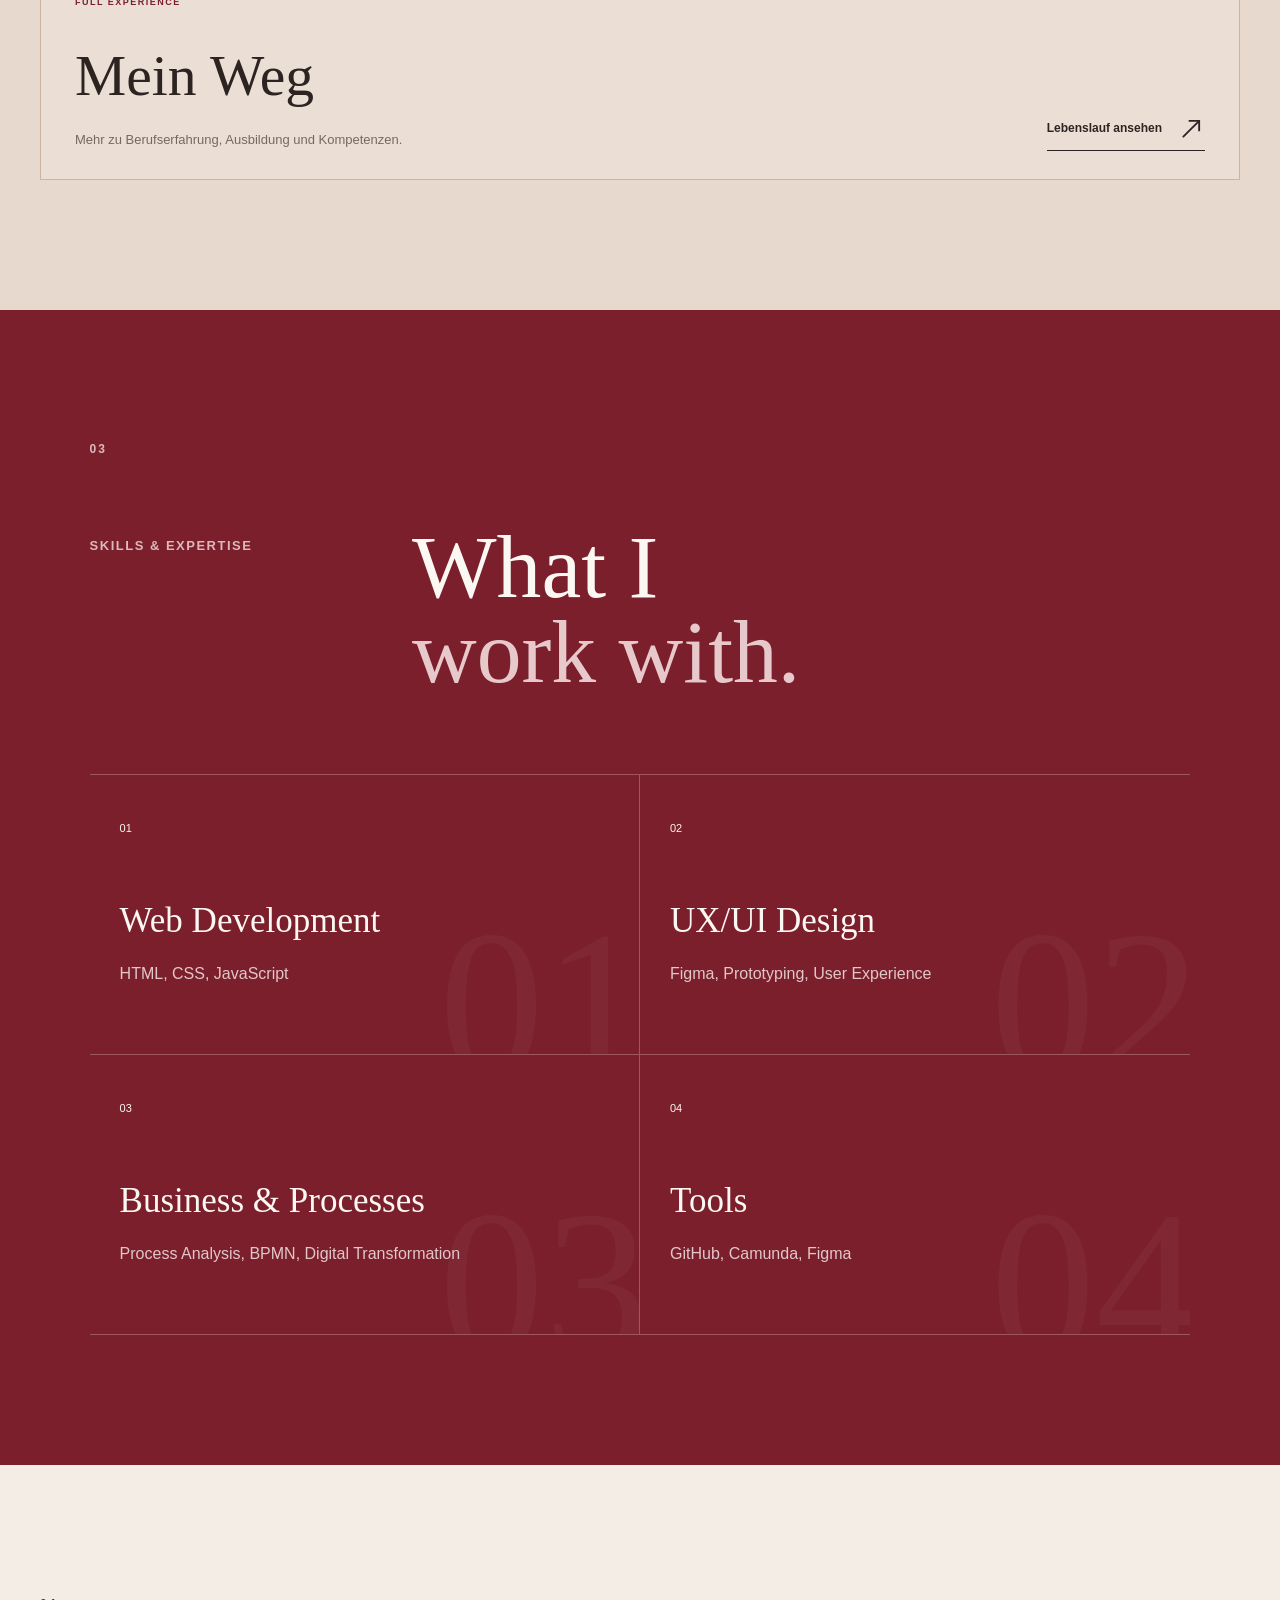
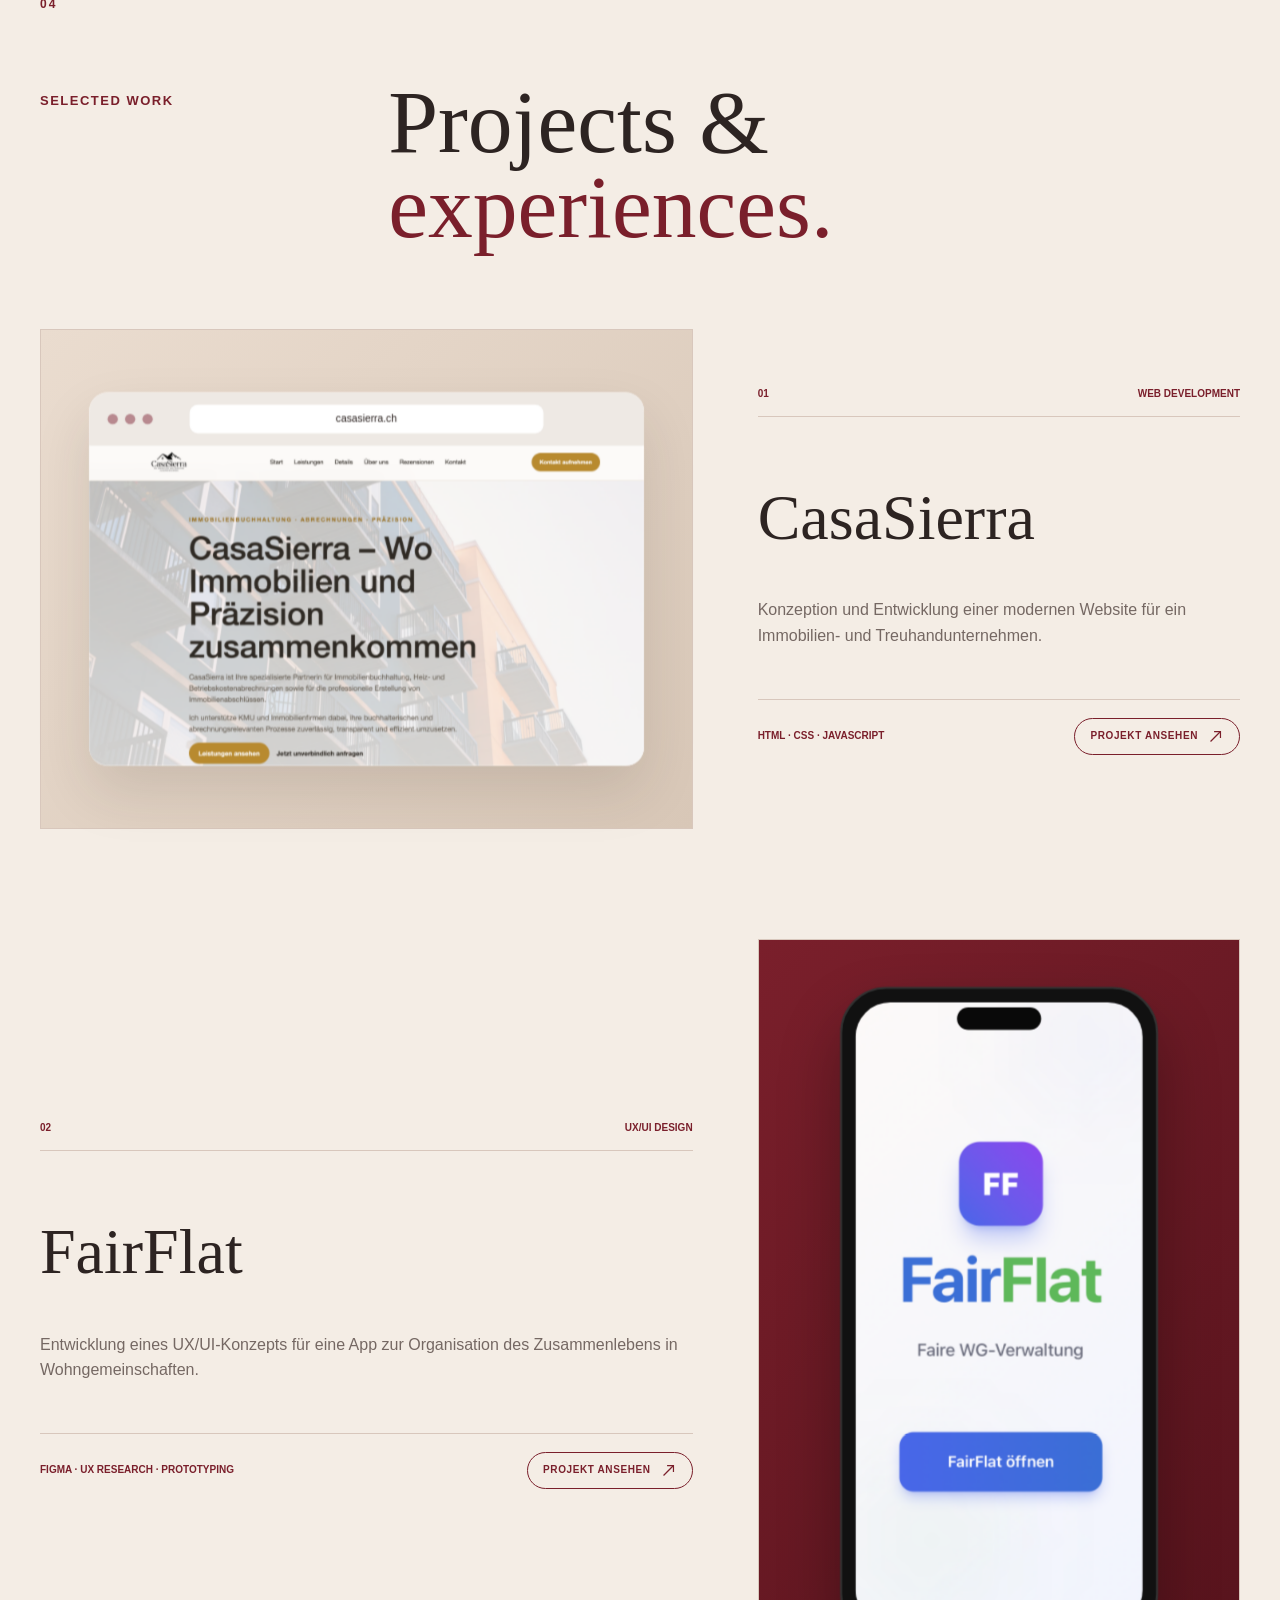
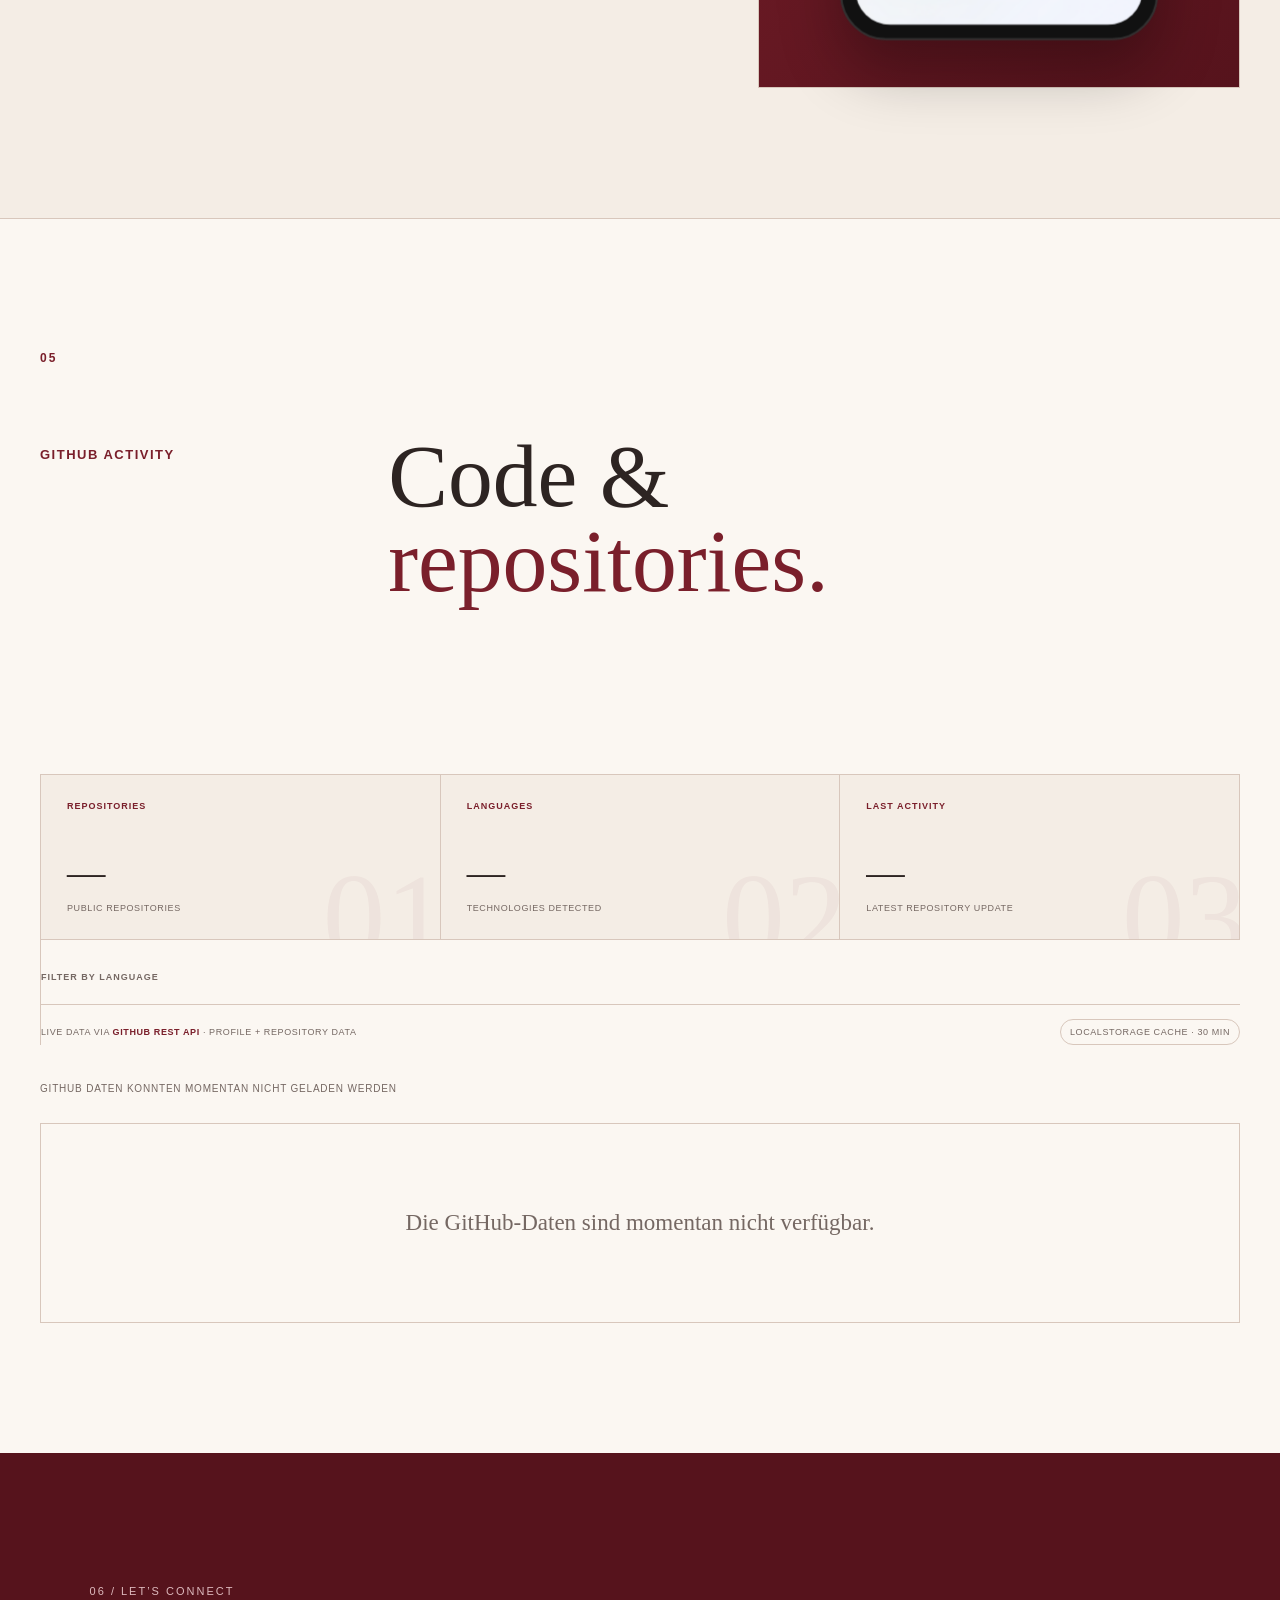
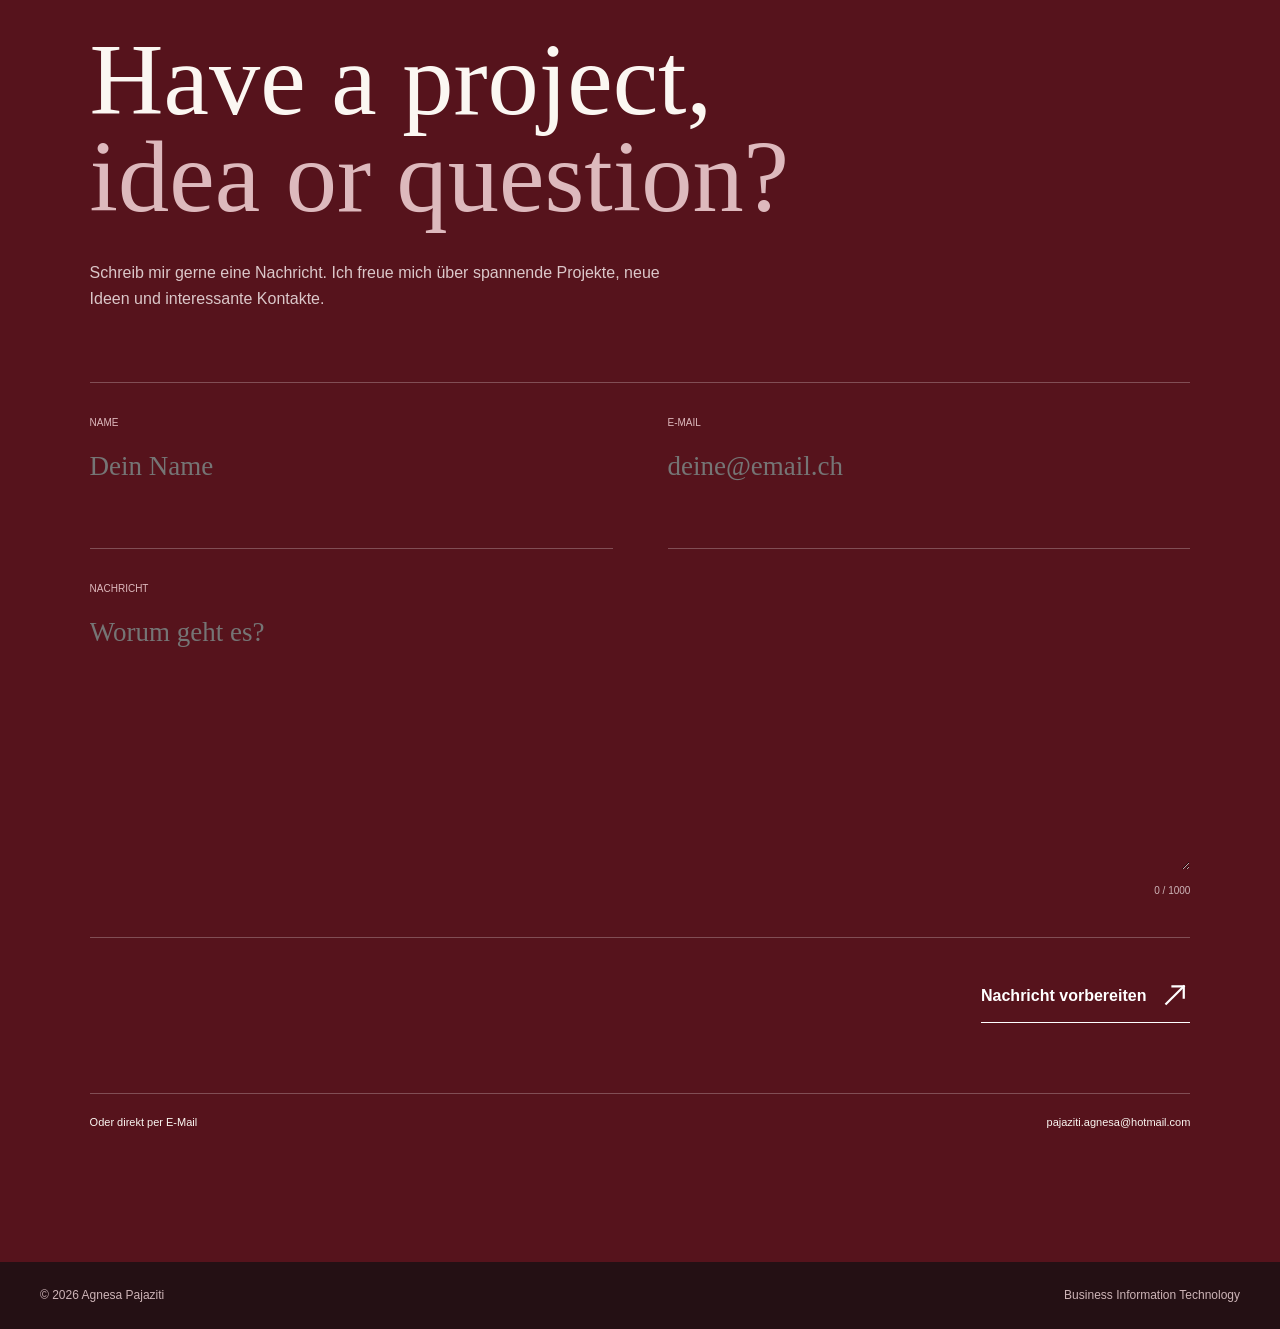
==== commit 6c6e4ec5: "Load GitHub dashboard module Connected the new modular GitHub activity dashboard to the portfolio pa" ====
--- a/index.html
+++ b/index.html
@@ -1190,6 +1190,7 @@
 
 
     <script src="script.js"></script>
+    <script src="github-enhancements.js"></script>
 
 </body>
 
--- a/style.css
+++ b/style.css
@@ -7,6 +7,10 @@
     --burgundy-dark: #56131c;
     --burgundy-soft: #b8898f;
 
+    --sage: #87958c;
+    --sage-dark: #65736a;
+    --sage-light: #dfe4df;
+
     --text: #2d2422;
     --text-soft: #756863;
 
@@ -19,9 +23,7 @@
 }
 
 
-/* =========================
-   RESET
-========================= */
+/* RESET */
 
 * {
     box-sizing: border-box;
@@ -62,9 +64,7 @@
 }
 
 
-/* =========================
-   CUSTOM CURSOR
-========================= */
+/* CUSTOM CURSOR */
 
 .custom-cursor {
     position: fixed;
@@ -121,9 +121,7 @@
 }
 
 
-/* =========================
-   HEADER
-========================= */
+/* HEADER */
 
 .site-header {
     position: fixed;
@@ -185,9 +183,7 @@
 }
 
 
-/* =========================
-   MENU
-========================= */
+/* MENU */
 
 .menu-area {
     display: flex;
@@ -261,9 +257,7 @@
 }
 
 
-/* =========================
-   NAVIGATION
-========================= */
+/* NAVIGATION */
 
 .nav-links {
     position: fixed;
@@ -350,9 +344,7 @@
 }
 
 
-/* =========================
-   ARROWS
-========================= */
+/* ARROWS */
 
 .arrow-icon {
     width:
@@ -369,17 +361,13 @@
 
     stroke-width: 1.8;
 
-    stroke-linecap:
-        square;
-
-    stroke-linejoin:
-        miter;
-}
-
-
-/* =========================
-   HERO
-========================= */
+    stroke-linecap: square;
+
+    stroke-linejoin: miter;
+}
+
+
+/* HERO */
 
 .hero {
     position: relative;
@@ -429,8 +417,7 @@
 
     letter-spacing: 2px;
 
-    text-transform:
-        uppercase;
+    text-transform: uppercase;
 
     color:
         var(--burgundy);
@@ -599,9 +586,7 @@
 }
 
 
-/* =========================
-   HERO CARDS
-========================= */
+/* HERO CARDS */
 
 .hero-cards {
     position: relative;
@@ -671,8 +656,7 @@
 .hero-card strong {
     font-size: 11px;
 
-    text-transform:
-        uppercase;
+    text-transform: uppercase;
 
     letter-spacing: 1px;
 
@@ -705,9 +689,7 @@
 }
 
 
-/* =========================
-   TICKER
-========================= */
+/* TICKER */
 
 .ticker-section {
     overflow: hidden;
@@ -784,9 +766,7 @@
 }
 
 
-/* =========================
-   COMMON
-========================= */
+/* COMMON */
 
 .editorial-section,
 .experience-inner,
@@ -868,9 +848,7 @@
 }
 
 
-/* =========================
-   BIOGRAPHY
-========================= */
+/* BIOGRAPHY */
 
 .bio-layout {
     display: grid;
@@ -922,9 +900,6 @@
     transform:
         scale(1.02);
 }
-
-
-/* AP INITIALS */
 
 .image-number {
     position: absolute;
@@ -969,8 +944,7 @@
 
     font-size: 10px;
 
-    text-transform:
-        uppercase;
+    text-transform: uppercase;
 
     color:
         var(--burgundy);
@@ -1031,17 +1005,14 @@
 
     font-size: 10px;
 
-    text-transform:
-        uppercase;
-
-    color:
-        var(--burgundy);
-}
-
-
-/* =========================
-   EXPERIENCE
-========================= */
+    text-transform: uppercase;
+
+    color:
+        var(--burgundy);
+}
+
+
+/* EXPERIENCE */
 
 .experience-section {
     background:
@@ -1052,19 +1023,19 @@
     display: grid;
 
     grid-template-columns:
-        1.15fr 0.85fr;
-
-    gap: 20px;
-
-    margin-bottom: 25px;
+        1.08fr 0.92fr;
+
+    gap: 18px;
+
+    margin-bottom: 22px;
 }
 
 .current-card {
     position: relative;
 
-    min-height: 500px;
-
-    padding: 38px;
+    min-height: 390px;
+
+    padding: 34px;
 
     display: flex;
 
@@ -1077,18 +1048,21 @@
         #cbb5a7;
 
     transition:
-        transform 0.4s ease,
-        box-shadow 0.4s ease;
+        transform 0.35s ease,
+        box-shadow 0.35s ease;
 }
 
 .current-card:hover {
     transform:
-        translateY(-8px);
+        translateY(-7px);
 
     box-shadow:
-        0 30px 60px
-        rgba(45, 36, 34, 0.1);
-}
+        0 24px 50px
+        rgba(45, 36, 34, 0.11);
+}
+
+
+/* VALIANT */
 
 .current-work {
     background:
@@ -1098,9 +1072,18 @@
         var(--cream-light);
 }
 
+
+/* BFH */
+
 .current-study {
     background:
-        var(--cream-light);
+        var(--sage);
+
+    color:
+        #f7f2ec;
+
+    border-color:
+        var(--sage-dark);
 }
 
 .current-card-top {
@@ -1117,7 +1100,7 @@
 
     gap: 15px;
 
-    font-size: 10px;
+    font-size: 9px;
 
     font-weight: 700;
 
@@ -1135,10 +1118,14 @@
 .current-study
 .current-card-top {
     color:
-        var(--burgundy);
-}
-
-.live-indicator {
+        #eef0ed;
+}
+
+
+/* CURRENT INDICATOR */
+
+.live-indicator,
+.study-indicator {
     display: flex;
 
     align-items: center;
@@ -1146,29 +1133,34 @@
     gap: 7px;
 }
 
-.live-indicator i {
+.live-indicator i,
+.study-indicator i {
     width: 7px;
     height: 7px;
 
     border-radius: 50%;
-
+}
+
+.live-indicator i {
     background:
         #f0c3c7;
 
     animation:
         livePulse
-        1.8s
-        ease
+        1.8s ease
         infinite;
 }
 
+.study-indicator i {
+    border:
+        1px solid
+        #eef0ed;
+
+    background:
+        rgba(255, 255, 255, 0.12);
+}
+
 @keyframes livePulse {
-
-    50% {
-        box-shadow:
-            0 0 0 7px
-            rgba(240, 195, 199, 0);
-    }
 
     0%,
     100% {
@@ -1176,25 +1168,34 @@
             0 0 0 0
             rgba(240, 195, 199, 0.35);
     }
-}
+
+    50% {
+        box-shadow:
+            0 0 0 7px
+            rgba(240, 195, 199, 0);
+    }
+}
+
+
+/* BACKGROUND NUMBERS */
 
 .current-card-number {
     position: absolute;
 
     right: -10px;
-    bottom: -70px;
+    bottom: -65px;
 
     font-family:
         Georgia,
         "Times New Roman",
         serif;
 
-    font-size: 260px;
+    font-size: 220px;
 
     line-height: 1;
 
     color:
-        rgba(255, 255, 255, 0.04);
+        rgba(255, 255, 255, 0.055);
 
     pointer-events: none;
 }
@@ -1202,19 +1203,22 @@
 .current-study
 .current-card-number {
     color:
-        rgba(122, 31, 43, 0.045);
-}
+        rgba(255, 255, 255, 0.08);
+}
+
+
+/* CARD CONTENT */
 
 .current-company {
     position: relative;
 
     z-index: 2;
 
-    margin-top: 85px;
-
-    margin-bottom: 13px;
-
-    font-size: 11px;
+    margin-top: 58px;
+
+    margin-bottom: 10px;
+
+    font-size: 10px;
 
     font-weight: 700;
 
@@ -1228,7 +1232,9 @@
 
     z-index: 2;
 
-    margin-bottom: 28px;
+    max-width: 100%;
+
+    margin-bottom: 18px;
 
     font-family:
         Georgia,
@@ -1239,39 +1245,61 @@
         clamp(
             38px,
             4vw,
-            58px
+            55px
         );
 
     font-weight: 400;
 
-    line-height: 1;
+    line-height: 0.98;
+
+    overflow-wrap: anywhere;
 }
 
 .current-card h3 span {
     display: block;
 }
 
+.current-study
+.study-title {
+    font-size:
+        clamp(
+            34px,
+            3.4vw,
+            47px
+        );
+
+    max-width: 100%;
+}
+
+
+/* DESCRIPTION */
+
 .current-description {
     position: relative;
 
     z-index: 2;
 
-    max-width: 570px;
+    max-width: 440px;
 
     font-size: 14px;
+
+    line-height: 1.5;
 }
 
 .current-work
 .current-description {
     color:
-        #e7d2d4;
+        #ead7d9;
 }
 
 .current-study
 .current-description {
     color:
-        var(--text-soft);
-}
+        #f1f3f0;
+}
+
+
+/* TAGS */
 
 .current-tags {
     position: relative;
@@ -1280,13 +1308,13 @@
 
     margin-top: auto;
 
-    padding-top: 35px;
+    padding-top: 25px;
 
     display: flex;
 
     flex-wrap: wrap;
 
-    gap: 8px;
+    gap: 7px;
 }
 
 .current-tags span {
@@ -1299,10 +1327,9 @@
 
     border-radius: 100px;
 
-    font-size: 9px;
-
-    text-transform:
-        uppercase;
+    font-size: 8px;
+
+    text-transform: uppercase;
 
     letter-spacing: 0.7px;
 }
@@ -1311,10 +1338,10 @@
 /* CAREER LINK */
 
 .career-link {
-    min-height: 220px;
+    min-height: 170px;
 
     padding:
-        35px 38px;
+        28px 34px;
 
     display: flex;
 
@@ -1330,7 +1357,7 @@
         #cbb5a7;
 
     background:
-        transparent;
+        rgba(251, 247, 242, 0.18);
 
     transition:
         background-color 0.35s ease,
@@ -1352,9 +1379,9 @@
 .career-link-label {
     display: block;
 
-    margin-bottom: 30px;
-
-    font-size: 10px;
+    margin-bottom: 20px;
+
+    font-size: 9px;
 
     font-weight: 700;
 
@@ -1371,7 +1398,7 @@
 }
 
 .career-link h3 {
-    margin-bottom: 10px;
+    margin-bottom: 8px;
 
     font-family:
         Georgia,
@@ -1380,16 +1407,18 @@
 
     font-size:
         clamp(
-            40px,
-            5vw,
-            65px
+            38px,
+            4.5vw,
+            58px
         );
 
     font-weight: 400;
 }
 
 .career-link p {
-    max-width: 540px;
+    max-width: 500px;
+
+    font-size: 13px;
 
     color:
         var(--text-soft);
@@ -1407,22 +1436,22 @@
 
     align-items: center;
 
-    gap: 18px;
-
-    padding-bottom: 8px;
+    gap: 15px;
+
+    padding-bottom: 7px;
 
     border-bottom:
         1px solid
         currentColor;
 
-    font-size: 13px;
+    font-size: 12px;
 
     font-weight: 700;
 }
 
 .career-arrow {
-    width: 32px;
-    height: 32px;
+    width: 28px;
+    height: 28px;
 
     fill: none;
 
@@ -1432,9 +1461,7 @@
 }
 
 
-/* =========================
-   SKILLS
-========================= */
+/* SKILLS */
 
 .skills-section {
     max-width: none;
@@ -1588,9 +1615,7 @@
 }
 
 
-/* =========================
-   PROJECTS
-========================= */
+/* PROJECTS */
 
 .project-showcase {
     display: flex;
@@ -1926,7 +1951,7 @@
 }
 
 
-/* PROJECT VIEW BUTTON */
+/* PROJECT BUTTON */
 
 .project-modal-trigger {
     flex-shrink: 0;
@@ -1957,8 +1982,7 @@
 
     letter-spacing: 0.6px;
 
-    text-transform:
-        uppercase;
+    text-transform: uppercase;
 
     cursor: pointer;
 
@@ -1990,9 +2014,7 @@
 }
 
 
-/* =========================
-   GITHUB
-========================= */
+/* GITHUB */
 
 .github-section {
     background:
@@ -2116,8 +2138,7 @@
 
     font-weight: 400;
 
-    overflow-wrap:
-        anywhere;
+    overflow-wrap: anywhere;
 }
 
 .github-description {
@@ -2153,8 +2174,7 @@
 
     font-weight: 700;
 
-    text-transform:
-        uppercase;
+    text-transform: uppercase;
 
     color:
         var(--burgundy);
@@ -2169,9 +2189,7 @@
 }
 
 
-/* =========================
-   CONTACT
-========================= */
+/* CONTACT */
 
 .contact-section {
     padding:
@@ -2387,9 +2405,7 @@
 }
 
 
-/* =========================
-   PROJECT MODAL
-========================= */
+/* PROJECT MODAL */
 
 .project-modal {
     position: fixed;
@@ -2598,689 +2614,7 @@
 }
 
 
-/* =========================
-   CV PAGE
-========================= */
-
-.cv-page {
-    background:
-        var(--cream-light);
-}
-
-.cv-back-link {
-    display: flex;
-
-    align-items: center;
-
-    gap: 10px;
-
-    color:
-        var(--burgundy);
-
-    font-size: 11px;
-
-    font-weight: 700;
-
-    text-transform:
-        uppercase;
-
-    letter-spacing: 1px;
-}
-
-.cv-back-arrow {
-    width: 22px;
-    height: 22px;
-
-    fill: none;
-
-    stroke: currentColor;
-
-    stroke-width: 1.6;
-}
-
-
-/* CV HERO */
-
-.cv-hero {
-    max-width:
-        var(--max-width);
-
-    margin:
-        0 auto;
-
-    padding:
-        160px 40px
-        120px;
-}
-
-.cv-hero-number {
-    margin-bottom: 70px;
-
-    font-size: 11px;
-
-    font-weight: 700;
-
-    text-transform: uppercase;
-
-    letter-spacing: 2px;
-
-    color:
-        var(--burgundy);
-}
-
-.cv-hero-layout {
-    display: grid;
-
-    grid-template-columns:
-        1.2fr 0.8fr;
-
-    gap: 70px;
-
-    align-items: end;
-}
-
-.cv-kicker {
-    margin-bottom: 20px;
-
-    font-size: 11px;
-
-    font-weight: 700;
-
-    text-transform: uppercase;
-
-    letter-spacing: 1.8px;
-
-    color:
-        var(--burgundy);
-}
-
-.cv-hero h1 {
-    font-family:
-        Georgia,
-        "Times New Roman",
-        serif;
-
-    font-size:
-        clamp(
-            80px,
-            11vw,
-            160px
-        );
-
-    line-height: 0.82;
-
-    font-weight: 400;
-
-    letter-spacing: -5px;
-}
-
-.cv-hero h1 span {
-    display: block;
-
-    color:
-        var(--burgundy);
-}
-
-.cv-hero-intro {
-    padding-top: 25px;
-
-    border-top:
-        1px solid
-        var(--line);
-
-    color:
-        var(--text-soft);
-}
-
-.cv-hero-intro > p {
-    font-size: 17px;
-}
-
-.cv-hero-tags {
-    margin-top: 35px;
-
-    display: flex;
-
-    flex-wrap: wrap;
-
-    gap: 8px;
-}
-
-.cv-hero-tags span {
-    padding:
-        7px 11px;
-
-    border:
-        1px solid
-        var(--line);
-
-    border-radius: 100px;
-
-    font-size: 9px;
-
-    color:
-        var(--burgundy);
-
-    text-transform:
-        uppercase;
-}
-
-
-/* CV SECTIONS */
-
-.cv-section {
-    max-width:
-        var(--max-width);
-
-    margin:
-        0 auto;
-
-    padding:
-        120px 40px;
-}
-
-.cv-section-dark {
-    max-width: none;
-
-    padding:
-        0;
-
-    background:
-        var(--burgundy);
-
-    color:
-        var(--cream-light);
-}
-
-.cv-section-inner {
-    max-width:
-        var(--max-width);
-
-    margin:
-        0 auto;
-
-    padding:
-        120px 40px;
-}
-
-.cv-section-heading {
-    display: grid;
-
-    grid-template-columns:
-        80px 0.4fr 1fr;
-
-    gap: 30px;
-
-    align-items: start;
-
-    margin-bottom: 70px;
-}
-
-.cv-section-heading > span,
-.cv-section-heading > p {
-    padding-top: 10px;
-
-    font-size: 10px;
-
-    font-weight: 700;
-
-    text-transform: uppercase;
-
-    letter-spacing: 1px;
-
-    color:
-        var(--burgundy);
-}
-
-.cv-section-heading h2 {
-    font-family:
-        Georgia,
-        "Times New Roman",
-        serif;
-
-    font-size:
-        clamp(
-            50px,
-            7vw,
-            90px
-        );
-
-    line-height: 0.95;
-
-    font-weight: 400;
-}
-
-.cv-section-dark
-.cv-section-heading > span,
-.cv-section-dark
-.cv-section-heading > p {
-    color:
-        #ddb9bd;
-}
-
-
-/* CV TIMELINE */
-
-.cv-timeline {
-    border-top:
-        1px solid
-        var(--line);
-}
-
-.cv-entry {
-    display: grid;
-
-    grid-template-columns:
-        0.32fr 1fr;
-
-    gap: 60px;
-
-    padding:
-        50px 0;
-
-    border-bottom:
-        1px solid
-        var(--line);
-}
-
-.cv-entry-date {
-    font-size: 11px;
-
-    font-weight: 700;
-
-    color:
-        var(--burgundy);
-
-    text-transform: uppercase;
-}
-
-.cv-entry-top {
-    display: flex;
-
-    justify-content:
-        space-between;
-
-    gap: 20px;
-
-    color:
-        var(--burgundy);
-
-    font-size: 11px;
-
-    font-weight: 700;
-
-    text-transform: uppercase;
-}
-
-.cv-entry-top span {
-    padding:
-        5px 9px;
-
-    border:
-        1px solid
-        var(--burgundy);
-
-    border-radius: 100px;
-}
-
-.cv-company {
-    font-size: 11px;
-
-    font-weight: 700;
-
-    text-transform: uppercase;
-
-    color:
-        var(--burgundy);
-}
-
-.cv-entry h3 {
-    margin:
-        15px 0 10px;
-
-    font-family:
-        Georgia,
-        "Times New Roman",
-        serif;
-
-    font-size:
-        clamp(
-            32px,
-            4vw,
-            52px
-        );
-
-    font-weight: 400;
-}
-
-.cv-entry-percentage {
-    margin-bottom: 25px;
-
-    font-size: 11px;
-
-    color:
-        var(--text-soft);
-}
-
-.cv-entry-details {
-    display: grid;
-
-    grid-template-columns:
-        repeat(2, 1fr);
-
-    gap:
-        15px 35px;
-
-    color:
-        var(--text-soft);
-
-    font-size: 13px;
-}
-
-.cv-entry-current {
-    position: relative;
-}
-
-.cv-entry-current::before {
-    content: "";
-
-    position: absolute;
-
-    left: -18px;
-    top: 50px;
-
-    width: 6px;
-    height: 6px;
-
-    border-radius: 50%;
-
-    background:
-        var(--burgundy);
-}
-
-
-/* EDUCATION */
-
-.education-grid {
-    display: grid;
-
-    grid-template-columns:
-        repeat(2, 1fr);
-
-    border-top:
-        1px solid
-        rgba(255, 255, 255, 0.25);
-
-    border-left:
-        1px solid
-        rgba(255, 255, 255, 0.25);
-}
-
-.education-card {
-    position: relative;
-
-    min-height: 340px;
-
-    padding: 35px;
-
-    border-right:
-        1px solid
-        rgba(255, 255, 255, 0.25);
-
-    border-bottom:
-        1px solid
-        rgba(255, 255, 255, 0.25);
-
-    overflow: hidden;
-}
-
-.education-current {
-    background:
-        rgba(255, 255, 255, 0.07);
-}
-
-.education-number {
-    font-size: 10px;
-
-    color:
-        #ddb9bd;
-}
-
-.education-date {
-    margin-top: 65px;
-
-    margin-bottom: 12px;
-
-    font-size: 10px;
-
-    text-transform: uppercase;
-
-    color:
-        #ddb9bd;
-}
-
-.education-card h3 {
-    max-width: 430px;
-
-    margin-bottom: 15px;
-
-    font-family:
-        Georgia,
-        "Times New Roman",
-        serif;
-
-    font-size: 34px;
-
-    font-weight: 400;
-
-    line-height: 1.1;
-}
-
-.education-card > p:last-of-type {
-    color:
-        #e2cdd0;
-}
-
-.education-badge {
-    position: absolute;
-
-    top: 30px;
-    right: 30px;
-
-    padding:
-        5px 9px;
-
-    border:
-        1px solid
-        rgba(255, 255, 255, 0.5);
-
-    border-radius: 100px;
-
-    font-size: 9px;
-
-    text-transform:
-        uppercase;
-}
-
-
-/* TOOLS */
-
-.cv-tool-grid {
-    display: grid;
-
-    grid-template-columns:
-        repeat(4, 1fr);
-
-    border-top:
-        1px solid
-        var(--line);
-
-    border-left:
-        1px solid
-        var(--line);
-}
-
-.cv-tool-grid span {
-    min-height: 110px;
-
-    padding: 25px;
-
-    display: flex;
-
-    align-items: flex-end;
-
-    border-right:
-        1px solid
-        var(--line);
-
-    border-bottom:
-        1px solid
-        var(--line);
-
-    font-family:
-        Georgia,
-        "Times New Roman",
-        serif;
-
-    font-size: 20px;
-
-    transition:
-        background-color 0.25s ease,
-        color 0.25s ease;
-}
-
-.cv-tool-grid span:hover {
-    background:
-        var(--burgundy);
-
-    color:
-        var(--cream-light);
-}
-
-
-/* LANGUAGES */
-
-.language-section {
-    padding-top: 40px;
-}
-
-.language-grid {
-    display: grid;
-
-    grid-template-columns:
-        repeat(4, 1fr);
-}
-
-.language-grid article {
-    padding:
-        30px;
-
-    border-top:
-        1px solid
-        var(--line);
-
-    border-bottom:
-        1px solid
-        var(--line);
-
-    border-right:
-        1px solid
-        var(--line);
-}
-
-.language-grid article:first-child {
-    border-left:
-        1px solid
-        var(--line);
-}
-
-.language-grid span {
-    display: block;
-
-    margin-bottom: 60px;
-
-    font-size: 10px;
-
-    font-weight: 700;
-
-    color:
-        var(--burgundy);
-}
-
-.language-grid h3 {
-    font-family:
-        Georgia,
-        "Times New Roman",
-        serif;
-
-    font-size: 30px;
-
-    font-weight: 400;
-}
-
-.language-grid p {
-    margin-top: 6px;
-
-    color:
-        var(--text-soft);
-
-    font-size: 12px;
-}
-
-
-/* CV RETURN */
-
-.cv-return-section {
-    padding:
-        120px 7%;
-
-    background:
-        var(--burgundy-dark);
-
-    color:
-        var(--cream-light);
-}
-
-.cv-return-section p {
-    margin-bottom: 25px;
-
-    font-size: 10px;
-
-    text-transform: uppercase;
-
-    letter-spacing: 1.5px;
-
-    color:
-        #ddb9bd;
-}
-
-.cv-return-section a {
-    font-family:
-        Georgia,
-        "Times New Roman",
-        serif;
-
-    font-size:
-        clamp(
-            55px,
-            8vw,
-            110px
-        );
-
-    line-height: 0.9;
-}
-
-.cv-return-section a span {
-    display: block;
-
-    color:
-        #ddb9bd;
-}
-
-
-/* =========================
-   FOOTER
-========================= */
+/* FOOTER */
 
 footer {
     padding:
@@ -3301,9 +2635,7 @@
 }
 
 
-/* =========================
-   REVEAL
-========================= */
+/* REVEAL */
 
 .reveal {
     opacity: 0;
@@ -3324,9 +2656,7 @@
 }
 
 
-/* =========================
-   TABLET
-========================= */
+/* TABLET */
 
 @media (
     max-width: 1024px
@@ -3362,6 +2692,10 @@
     .current-grid {
         grid-template-columns:
             1fr;
+    }
+
+    .current-card {
+        min-height: 360px;
     }
 
     .project-feature,
@@ -3383,22 +2717,10 @@
         grid-template-columns:
             1fr;
     }
-
-    .cv-hero-layout {
-        grid-template-columns:
-            1fr;
-    }
-
-    .cv-tool-grid {
-        grid-template-columns:
-            repeat(3, 1fr);
-    }
-}
-
-
-/* =========================
-   MOBILE
-========================= */
+}
+
+
+/* MOBILE */
 
 @media (
     max-width: 768px
@@ -3477,10 +2799,7 @@
     .editorial-section,
     .experience-inner,
     .projects-section,
-    .github-inner,
-    .cv-section,
-    .cv-section-inner,
-    .cv-hero {
+    .github-inner {
         padding:
             90px 24px;
     }
@@ -3507,12 +2826,34 @@
             1fr;
     }
 
+    .current-card {
+        min-height: 340px;
+
+        padding: 28px;
+    }
+
+    .current-card h3,
+    .current-study
+    .study-title {
+        font-size: 38px;
+
+        overflow-wrap: normal;
+
+        word-break: normal;
+
+        hyphens: auto;
+    }
+
+    .current-company {
+        margin-top: 45px;
+    }
+
     .career-link {
+        min-height: 230px;
+
         flex-direction: column;
 
         align-items: flex-start;
-
-        min-height: 280px;
     }
 
     .skills-grid,
@@ -3576,40 +2917,6 @@
             60px 22px 30px;
     }
 
-    .cv-section-heading {
-        grid-template-columns:
-            1fr;
-
-        gap: 10px;
-    }
-
-    .cv-entry {
-        grid-template-columns:
-            1fr;
-
-        gap: 20px;
-    }
-
-    .cv-entry-details {
-        grid-template-columns:
-            1fr;
-    }
-
-    .education-grid {
-        grid-template-columns:
-            1fr;
-    }
-
-    .cv-tool-grid {
-        grid-template-columns:
-            repeat(2, 1fr);
-    }
-
-    .language-grid {
-        grid-template-columns:
-            repeat(2, 1fr);
-    }
-
     footer {
         flex-direction: column;
 
@@ -3620,9 +2927,7 @@
 }
 
 
-/* =========================
-   SMALL MOBILE
-========================= */
+/* SMALL MOBILE */
 
 @media (
     max-width: 480px
@@ -3632,31 +2937,15 @@
         font-size: 54px;
     }
 
-    .current-card {
-        padding: 28px;
-
-        min-height: 520px;
-    }
-
-    .current-card h3 {
-        font-size: 38px;
-    }
-
-    .cv-tool-grid,
-    .language-grid {
-        grid-template-columns:
-            1fr;
-    }
-
-    .cv-hero h1 {
-        font-size: 70px;
-    }
-}
-
-
-/* =========================
-   REDUCED MOTION
-========================= */
+    .current-card h3,
+    .current-study
+    .study-title {
+        font-size: 34px;
+    }
+}
+
+
+/* REDUCED MOTION */
 
 @media (
     prefers-reduced-motion: reduce
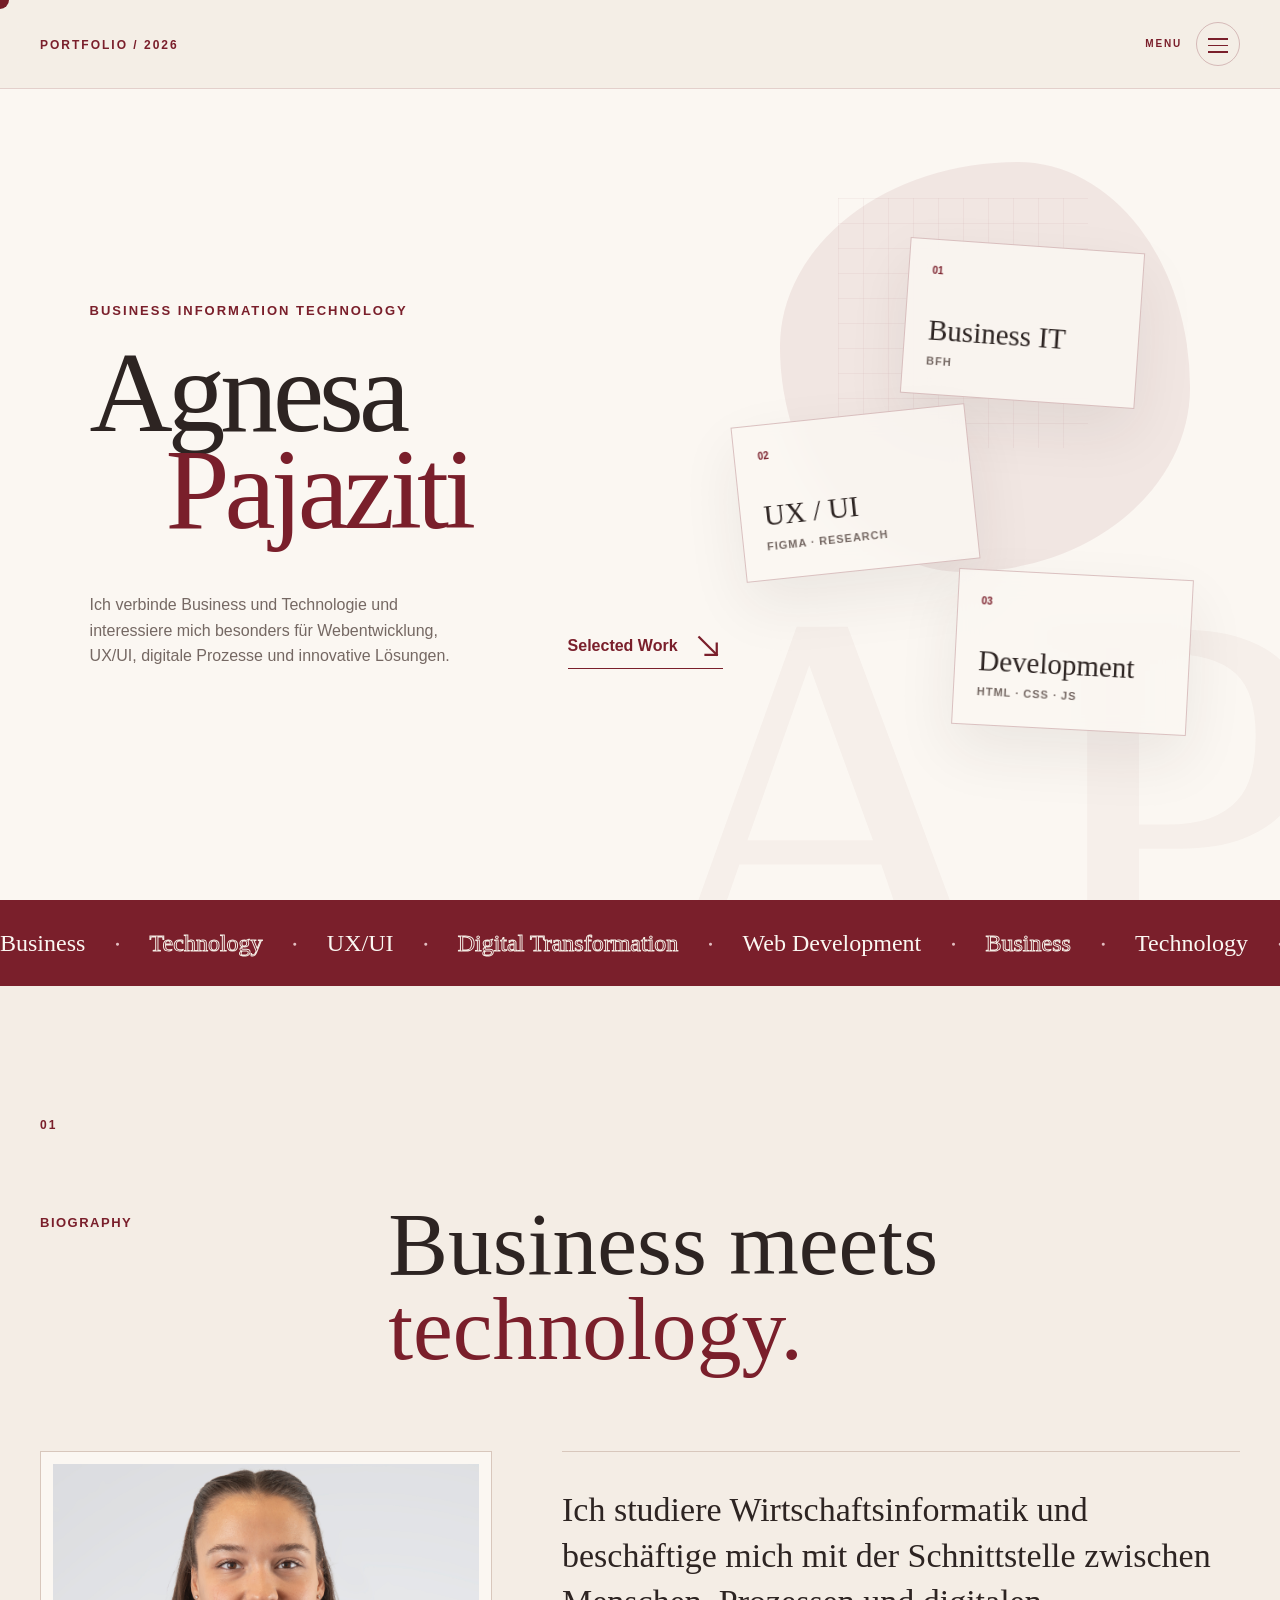
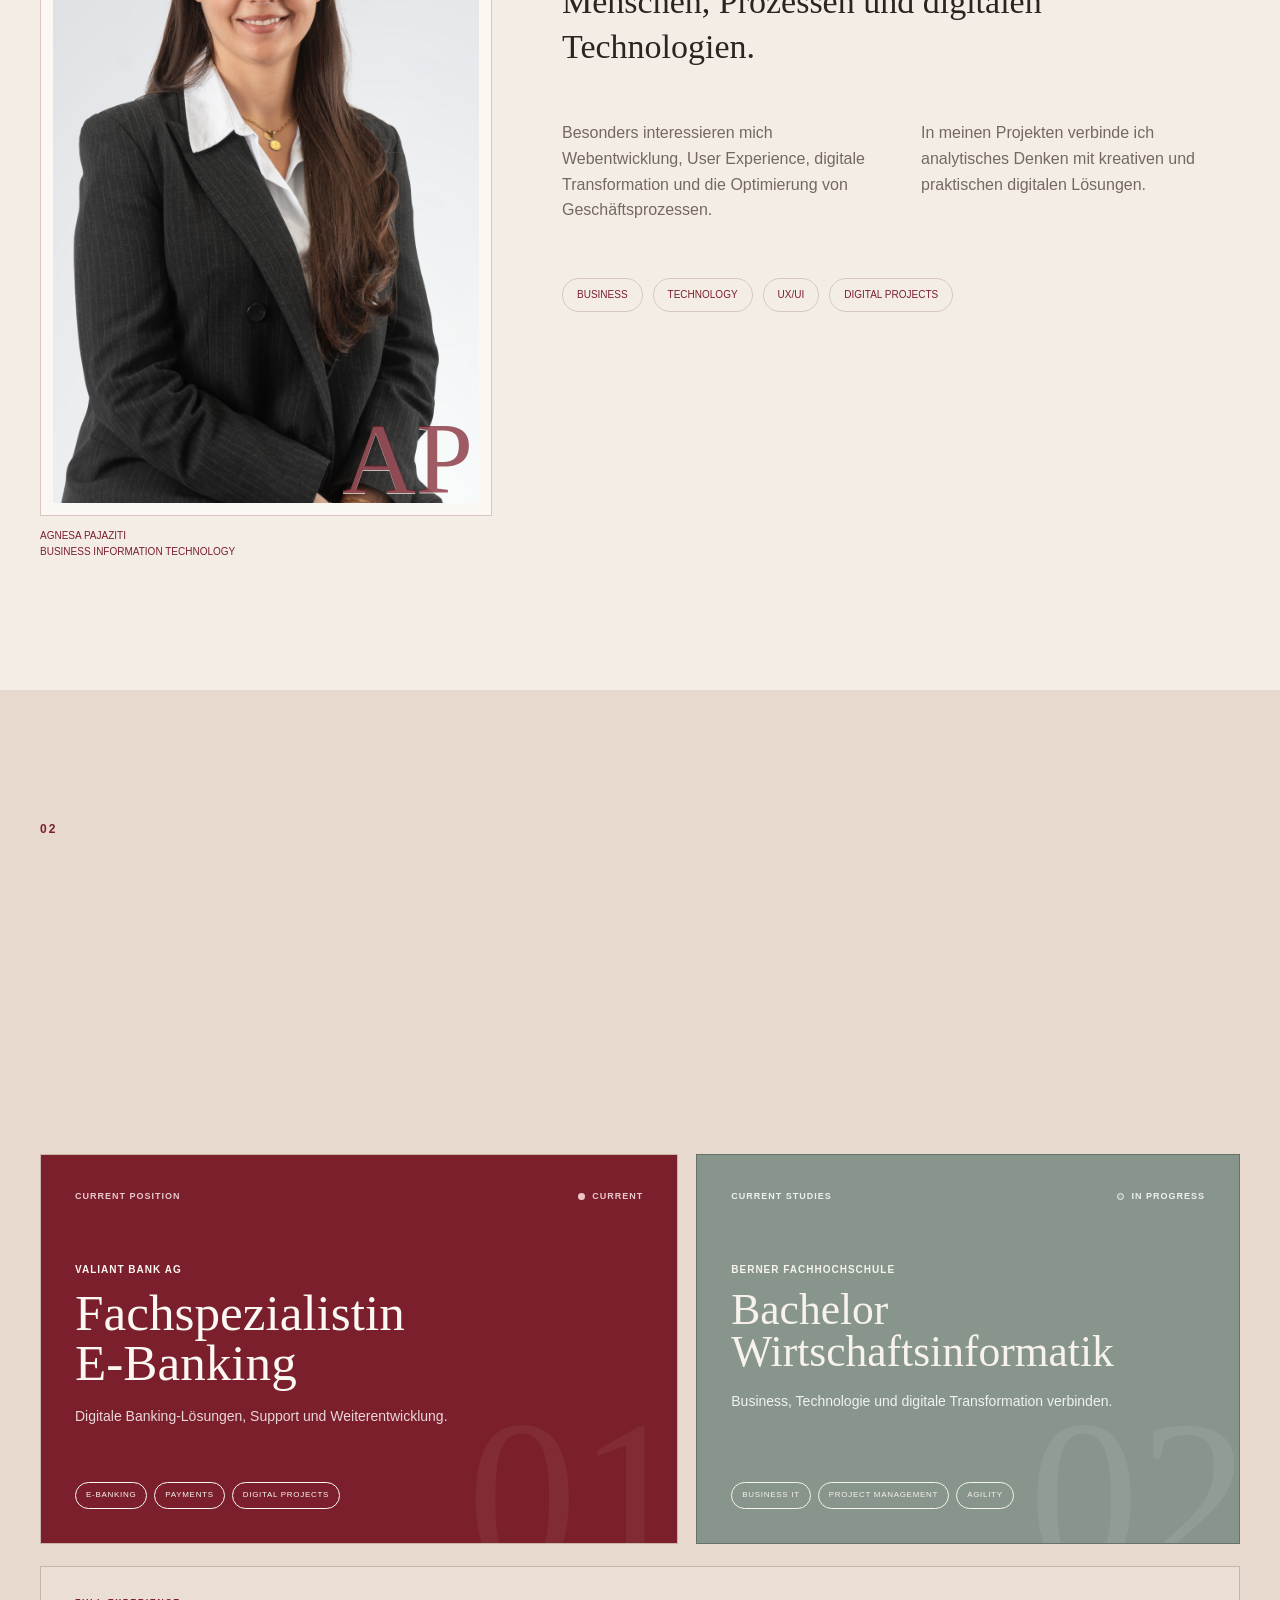
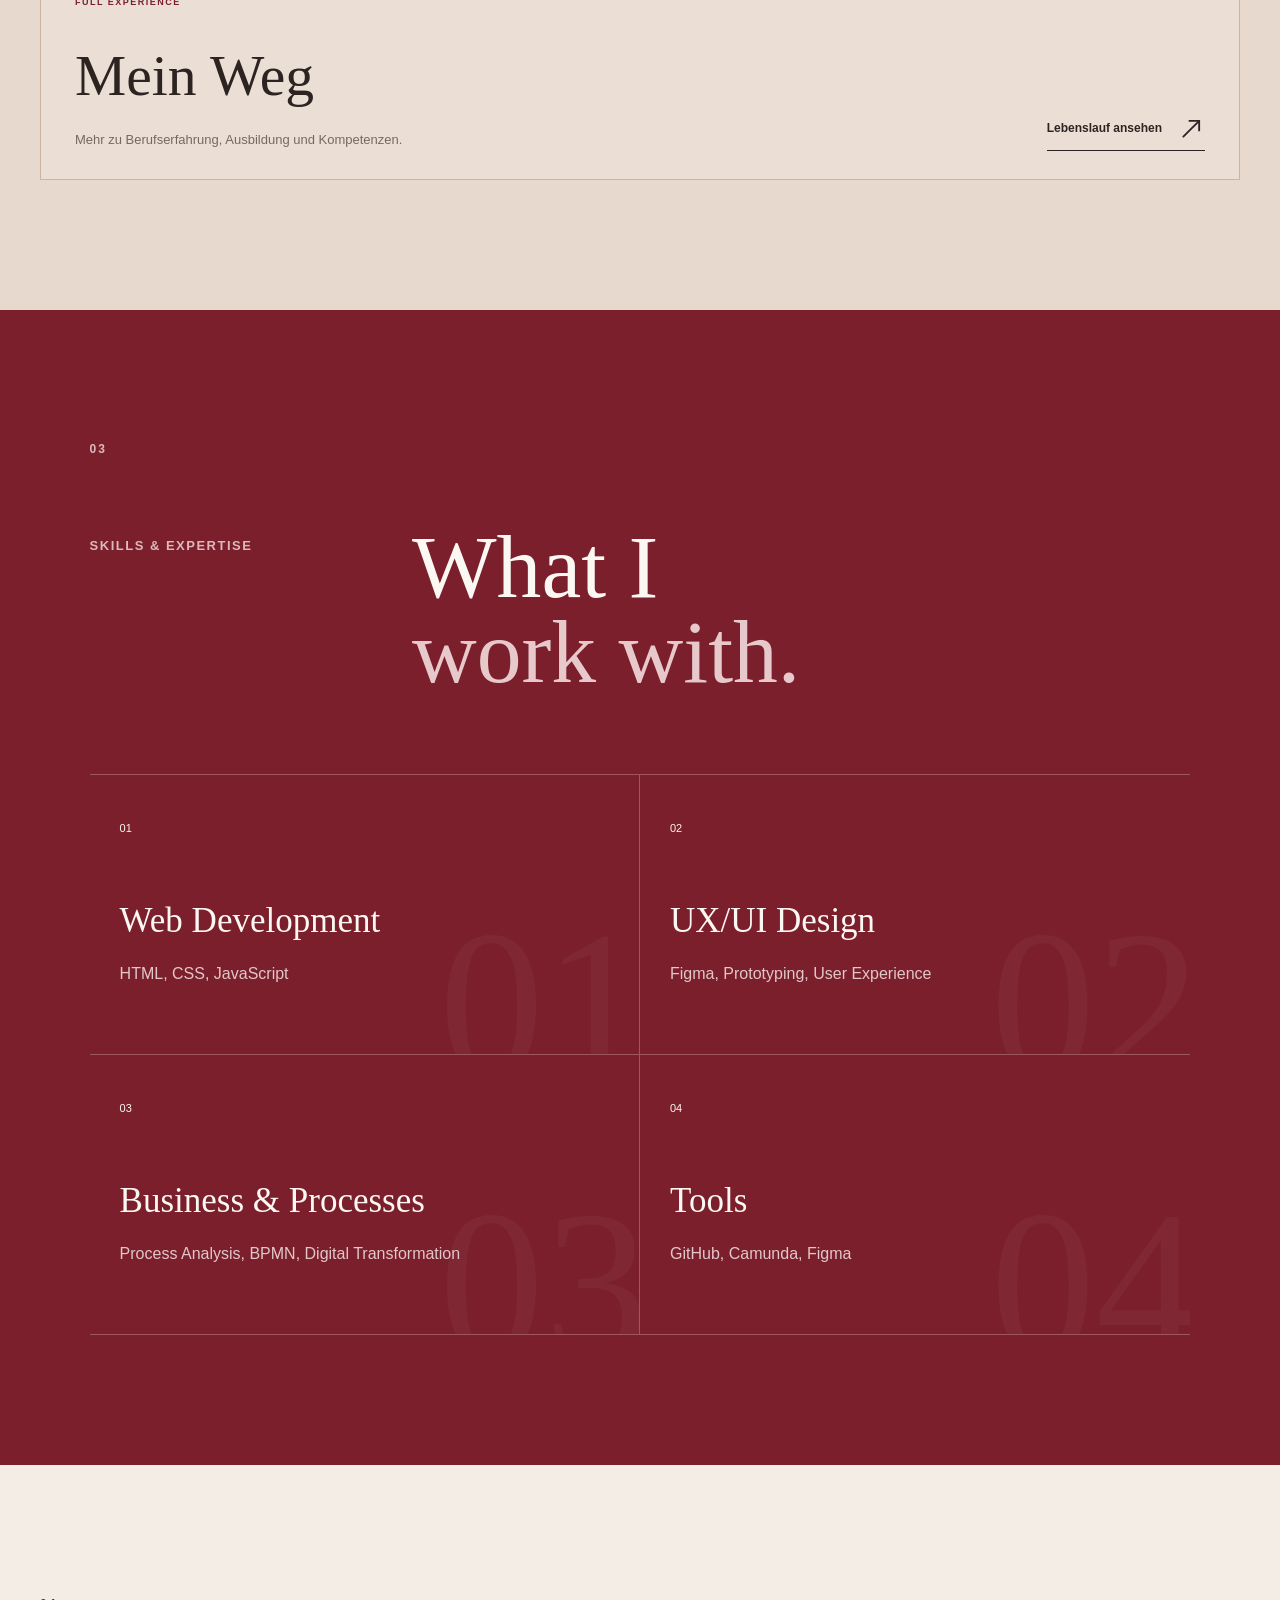
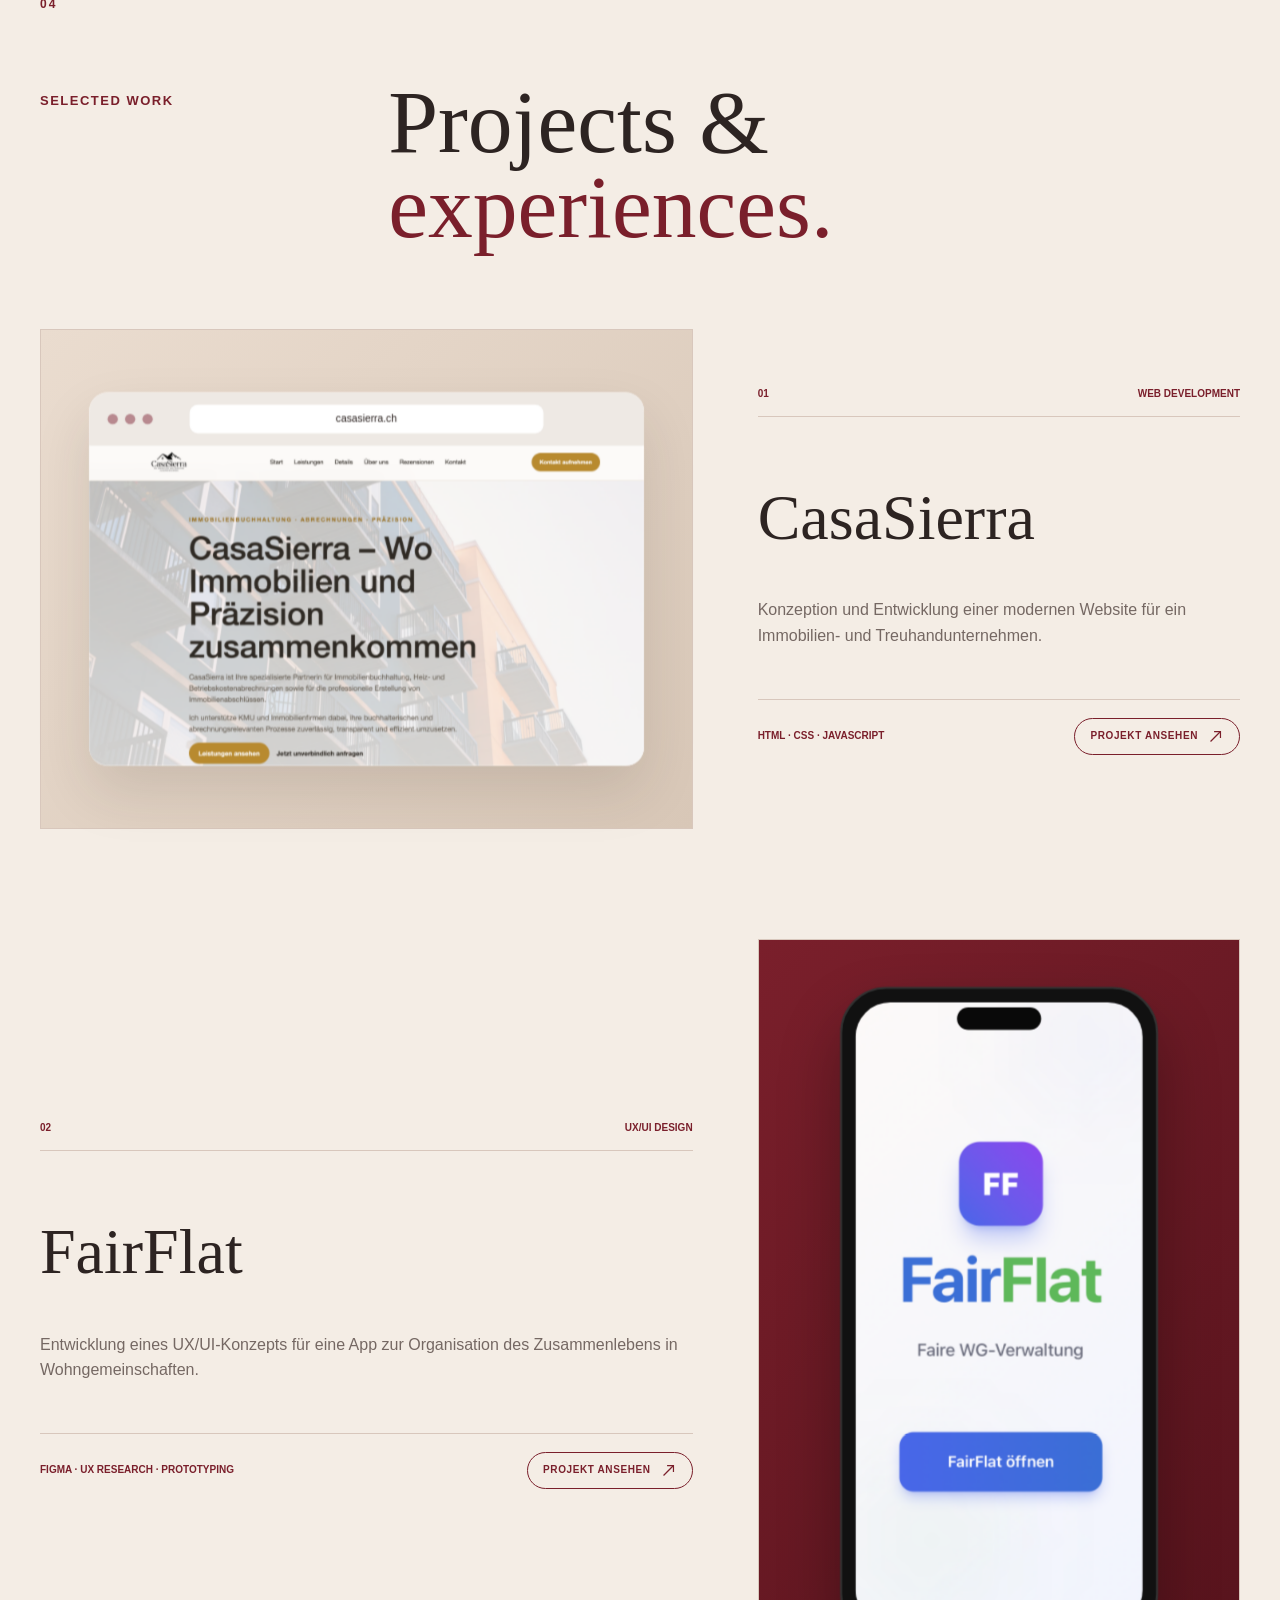
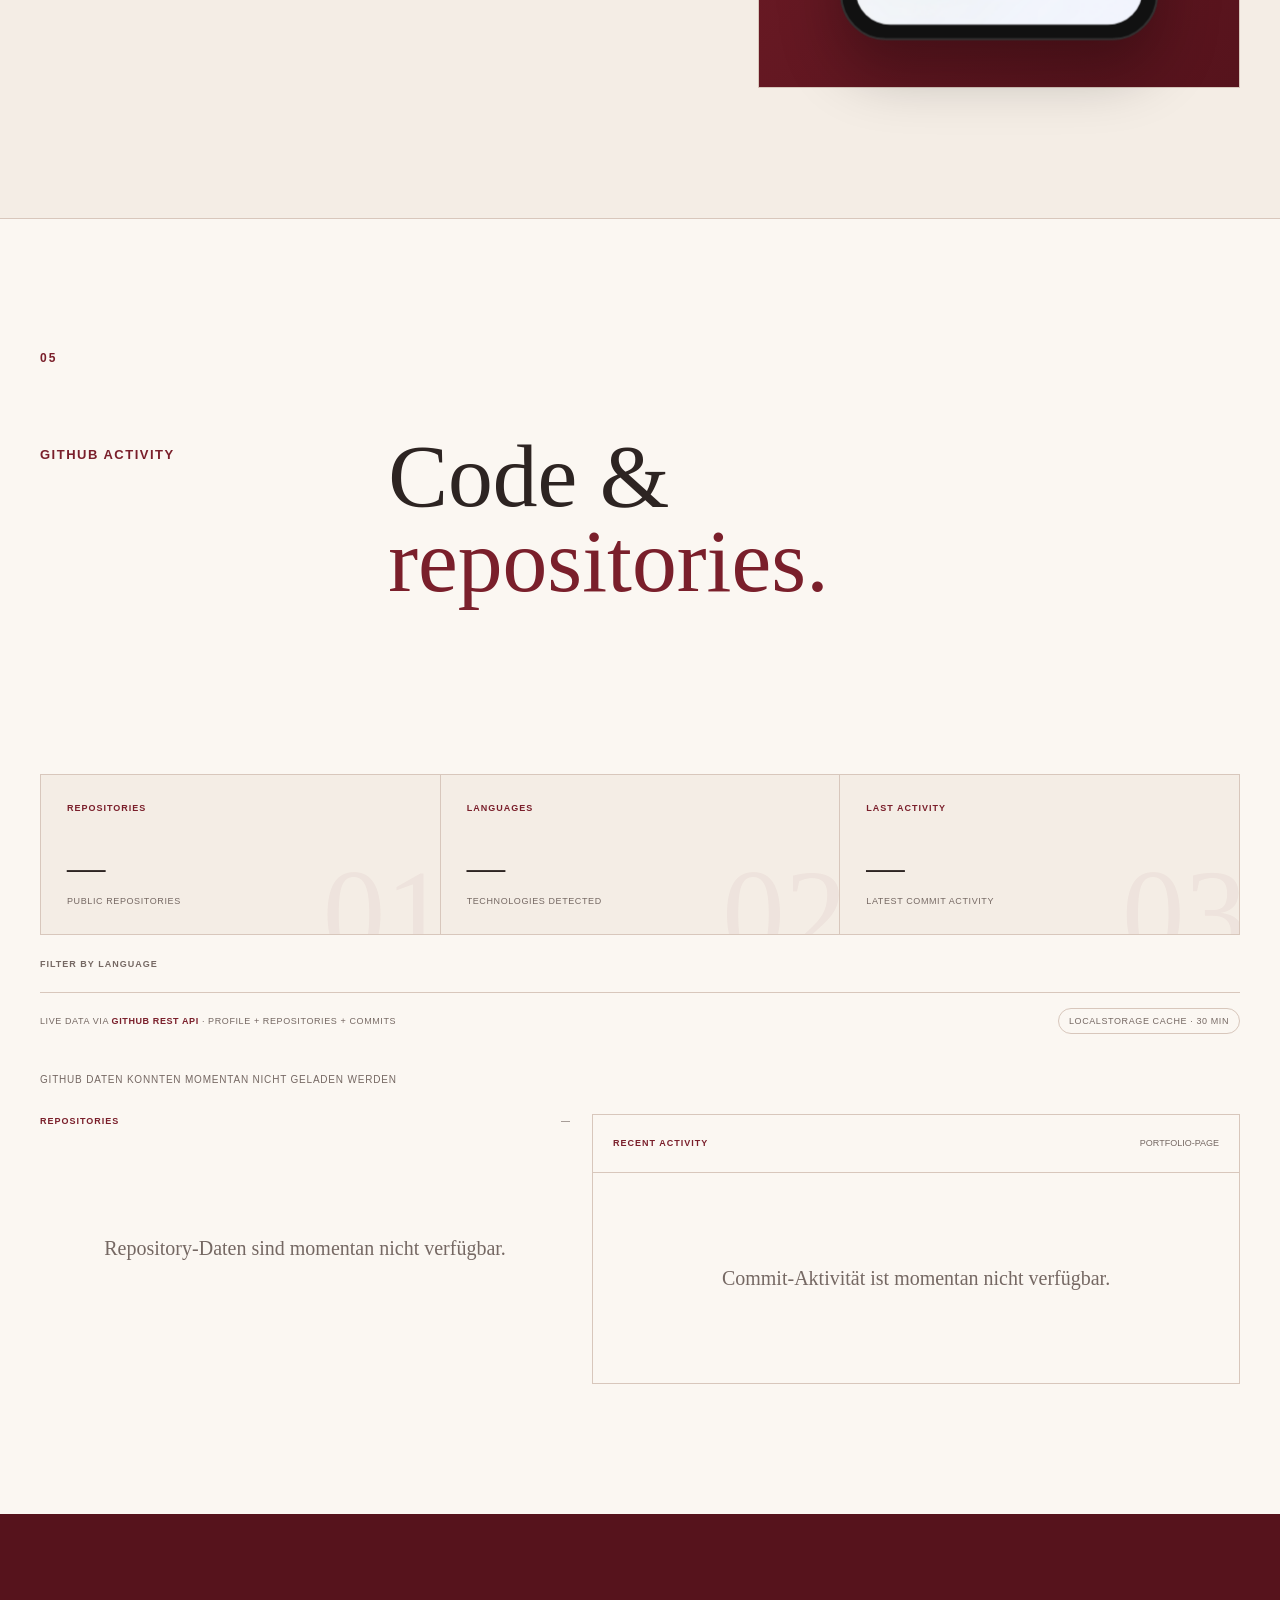
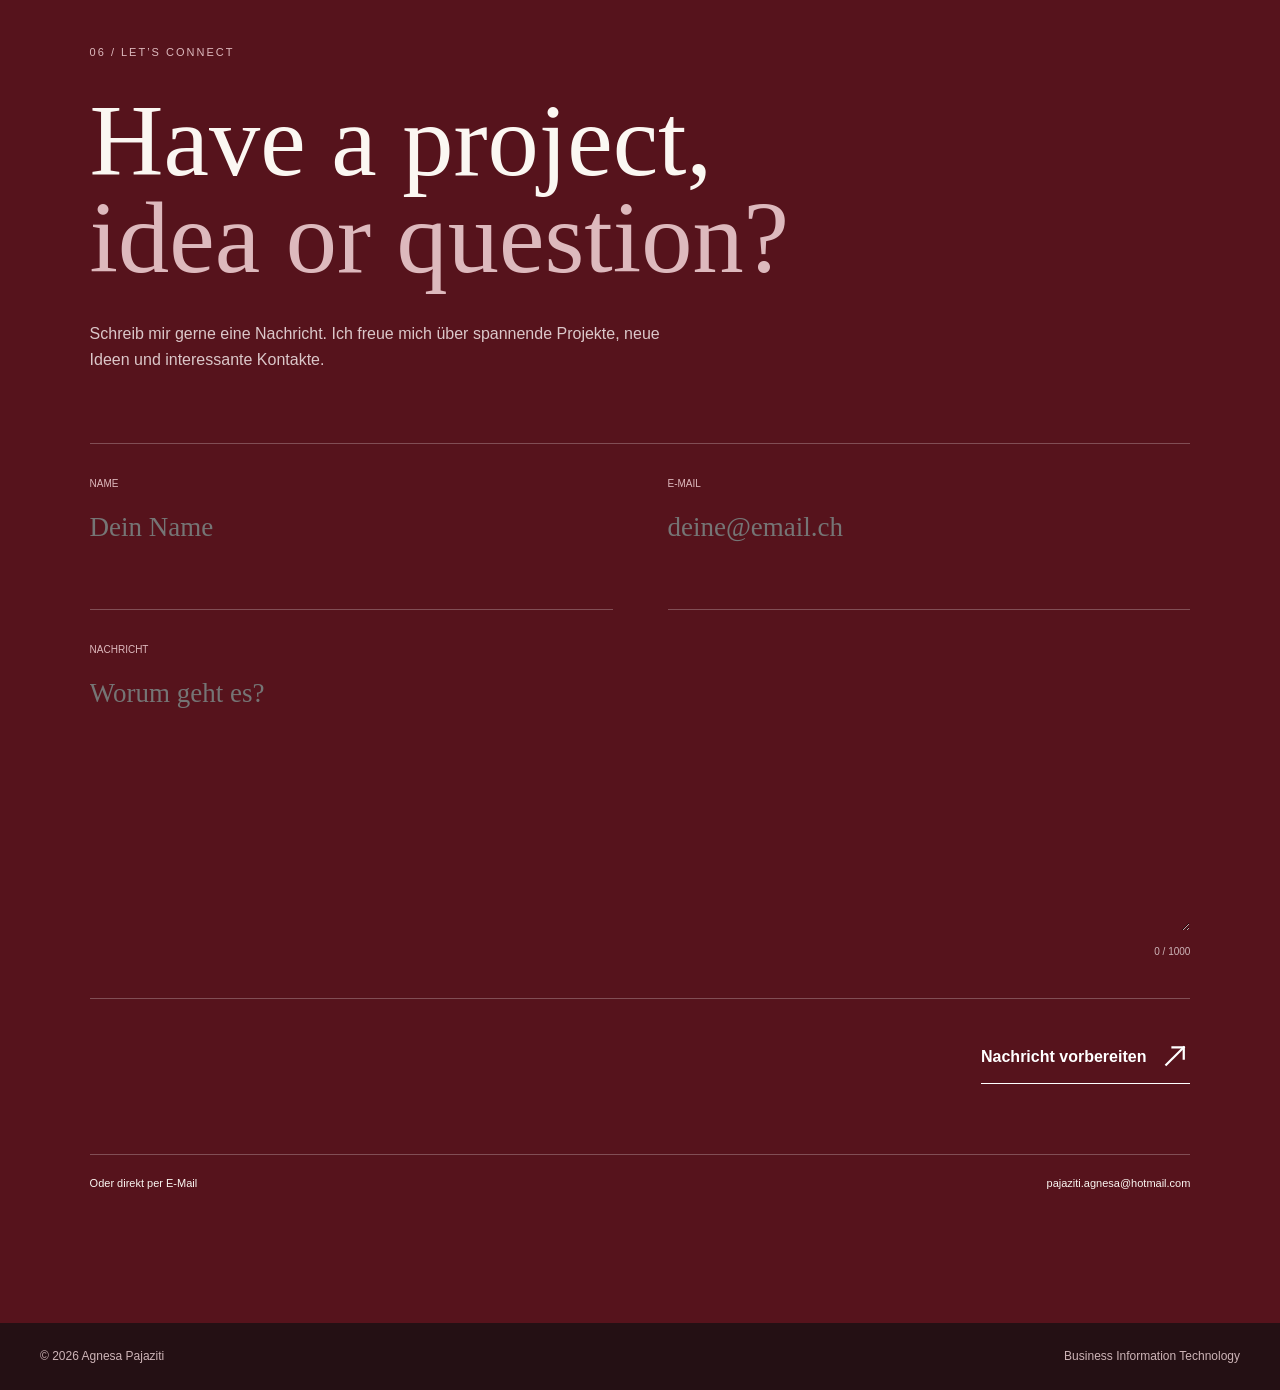
==== commit 660cee84: "Load accessibility enhancements Connected the accessibility enhancement module to the portfolio page" ====
--- a/index.html
+++ b/index.html
@@ -25,7 +25,6 @@
 <body>
 
     <!-- CUSTOM CURSOR -->
-
     <div
         class="custom-cursor"
         id="custom-cursor"
@@ -50,7 +49,6 @@
                     Portfolio / 2026
                 </span>
             </a>
-
 
             <div class="menu-area">
 
@@ -73,7 +71,6 @@
 
             </div>
 
-
             <ul
                 class="nav-links"
                 id="main-navigation"
@@ -138,12 +135,10 @@
                 AP
             </div>
 
-
             <div
                 class="hero-orb"
                 aria-hidden="true"
             ></div>
-
 
             <div
                 class="hero-grid-decoration"
@@ -175,7 +170,6 @@
                             mich besonders für Webentwicklung, UX/UI,
                             digitale Prozesse und innovative Lösungen.
                         </p>
-
 
                         <a
                             href="#projects"
@@ -275,40 +269,77 @@
 
                 <div class="ticker-content">
 
-                    <span>Business</span>
-                    <i>●</i>
+                    <span>
+                        Business
+                    </span>
+
+                    <i>
+                        ●
+                    </i>
 
                     <span class="ticker-outline">
                         Technology
                     </span>
-                    <i>●</i>
-
-                    <span>UX/UI</span>
-                    <i>●</i>
+
+                    <i>
+                        ●
+                    </i>
+
+                    <span>
+                        UX/UI
+                    </span>
+
+                    <i>
+                        ●
+                    </i>
 
                     <span class="ticker-outline">
                         Digital Transformation
                     </span>
-                    <i>●</i>
-
-                    <span>Web Development</span>
-                    <i>●</i>
+
+                    <i>
+                        ●
+                    </i>
+
+                    <span>
+                        Web Development
+                    </span>
+
+                    <i>
+                        ●
+                    </i>
 
                     <span class="ticker-outline">
                         Business
                     </span>
-                    <i>●</i>
-
-                    <span>Technology</span>
-                    <i>●</i>
+
+                    <i>
+                        ●
+                    </i>
+
+                    <span>
+                        Technology
+                    </span>
+
+                    <i>
+                        ●
+                    </i>
 
                     <span class="ticker-outline">
                         UX/UI
                     </span>
-                    <i>●</i>
-
-                    <span>Digital Transformation</span>
-                    <i>●</i>
+
+                    <i>
+                        ●
+                    </i>
+
+                    <span>
+                        Digital Transformation
+                    </span>
+
+                    <i>
+                        ●
+                    </i>
 
                     <span class="ticker-outline">
                         Web Development
@@ -988,6 +1019,7 @@
                             placeholder="Worum geht es?"
                         ></textarea>
 
+
                         <div class="message-meta">
 
                             <p
@@ -1103,7 +1135,6 @@
 
             <h2 id="modal-project-title"></h2>
 
-
             <p
                 class="project-modal-intro"
                 id="modal-project-description"
@@ -1189,8 +1220,11 @@
     </footer>
 
 
+    <!-- JAVASCRIPT -->
+
     <script src="script.js"></script>
     <script src="github-enhancements.js"></script>
+    <script src="accessibility-enhancements.js"></script>
 
 </body>
 
